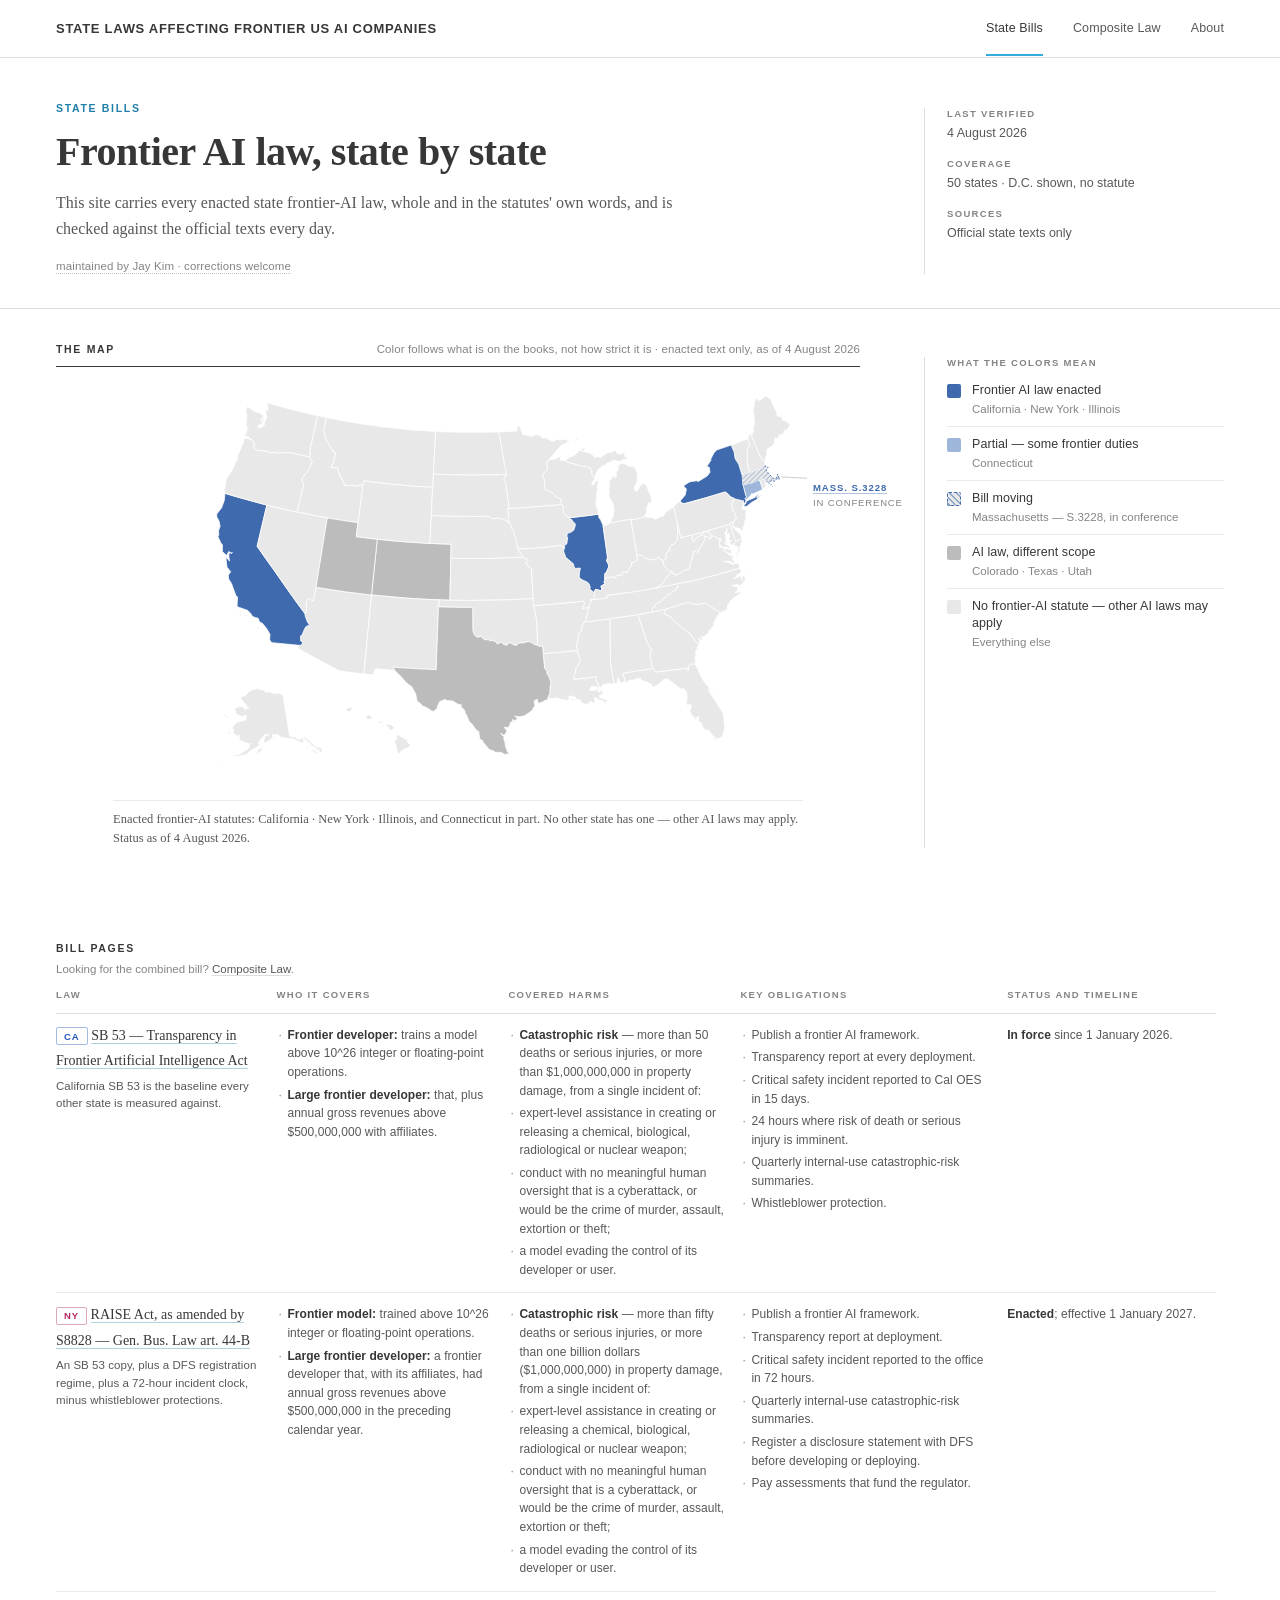
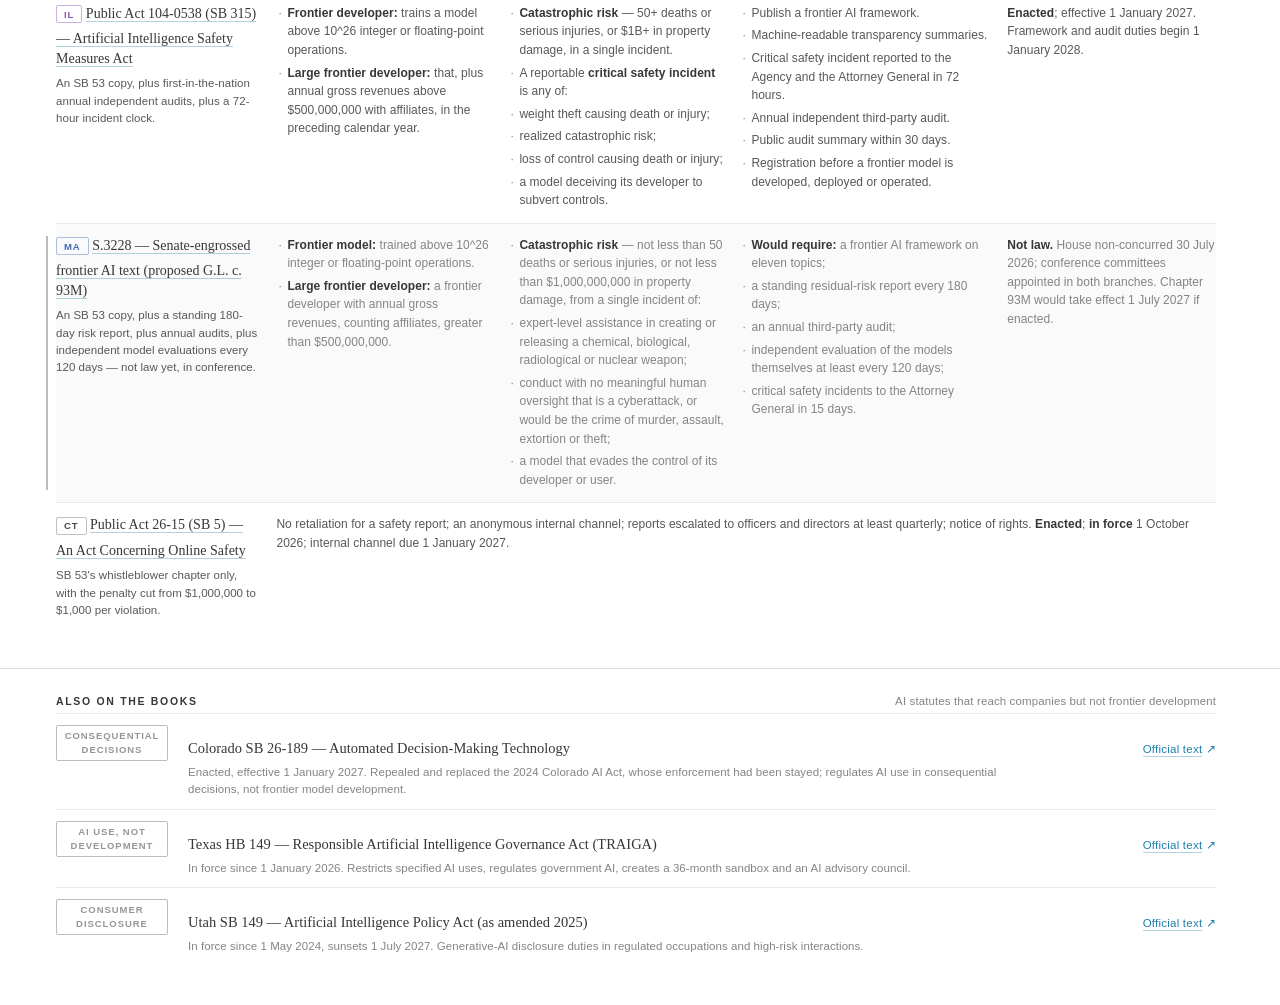
==== index.html @ 1c31c171 "publish: one-way sync from lawmap/v2/site/ @ HEAD (2026-08-04 12:29 EDT, white paper)" ====
<!doctype html><html lang="en"><head><meta charset="utf-8">
<meta name="viewport" content="width=device-width, initial-scale=1">
<title>State Laws Affecting Frontier US AI Companies</title>
<meta name="description" content="This site carries every enacted state frontier-AI law, whole and in the statutes' own words, and is checked against the official texts every day.">
<meta property="og:title" content="State Laws Affecting Frontier US AI Companies">
<meta property="og:description" content="This site carries every enacted state frontier-AI law, whole and in the statutes' own words, and is checked against the official texts every day.">
<meta property="og:url" content="https://frontierstatelaw.com/">
<meta property="og:image" content="https://frontierstatelaw.com/assets/og.png">
<meta name="twitter:card" content="summary_large_image">
<link rel="stylesheet" href="assets/site.css">
<link rel="stylesheet" href="assets/byline.css">
<link rel="stylesheet" href="assets/mobile.css">
<!-- THE FRONT PAGE since the inversion (Jay, 2026-08-03 ~20:00 ET) — this file
     was site/map.html until the deltas became the site's core value proposition.
     Hand-authored (BUILD_SPEC section 2): nothing regenerates it, so its cells
     are pinned against v2/data/provisions/*.json by build/test_landscape.test.js
     and its identity by build/test_frontpage.test.js.
     Adapted from mockups/mock4b_map.html; state outlines from lawmap/us_raw.svg
     (simplemaps.com, free for commercial use, attribution appreciated — credited
     on about.html). Colors are assigned mechanically from data/states.json
     `status`; the Massachusetts hatch is the one documented override, since
     states.json carries no pending-bill status. No JavaScript: states with a
     bill page are real <a> links, everything else is inert. -->
</head><body>

<div class="chrome">
  <div class="wordmark">State&nbsp;Laws Affecting Frontier&nbsp;US AI&nbsp;Companies</div>
  <nav>
    <a class="on" href="index.html">State Bills</a>
    <a class="" href="composite.html">Composite Law</a>
    <a class="" href="about.html">About</a>
  </nav>
</div>

<div class="mast">
  <div>
    <div class="eyebrow">State bills</div>
    <h1>Frontier AI law, state by state</h1>
    <div class="dek">This site carries every enacted state frontier-AI law, whole and in the statutes' own words, and is checked against the official texts every day.</div>
  <div class="byline" id="fb-byline">
  <button class="byline-t" id="fb-open" type="button" aria-expanded="false">maintained by Jay Kim &middot; corrections welcome</button>
  <div class="byline-card">
    <div class="byline-who">Jay Kim</div>
    <p class="byline-creed">An unsourced claim is a bug.</p>
    <p class="byline-ways"><a href="https://github.com/JayIoAurelius/frontier-ai-state-laws/issues">File a GitHub issue</a><span class="sep">&middot;</span><a href="mailto:jay.ifp.automation@gmail.com">jay.ifp.automation@gmail.com</a></p>
    <label class="byline-lab" for="fb-text">Or send a note from this page</label>
    <textarea id="fb-text" rows="3" placeholder="What is wrong, and where?"></textarea>
    <input id="fb-hp" type="text" tabindex="-1" autocomplete="off" aria-hidden="true">
    <button class="byline-send" id="fb-send" type="button">Send</button>
    <p class="byline-status" id="fb-status" role="status" aria-live="polite"></p>
  </div>
</div>
  </div>
  <dl class="meta">
    <dt>Last verified</dt><dd data-verified-stamp>1 August 2026</dd>
    <dt>Coverage</dt><dd>50 states &middot; D.C. shown, no statute</dd>
    <dt>Sources</dt><dd>Official state texts only</dd>
  </dl>
</div>

<div class="board">
  <div>
    <div class="sec-label">
      <h2>The map</h2>
      <span>Color follows what is on the books, not how strict it is &middot; enacted text only, as of <span data-verified-stamp>1 August 2026</span></span>
    </div>
    <div class="mapwrap">
      <svg class="usmap" viewBox="0 0 1000 589" xmlns="http://www.w3.org/2000/svg"
           role="img" aria-label="Map of the United States colored by enacted frontier AI law">
        <defs>
          <!-- The MOVING hatch. Its two hexes are the only colour literals on this
               page, because a <pattern> in <defs> is the one place the stylesheet's
               tokens cannot reach a fill. They are NOT free values: the backing rect
               is --m-none and the rule is --m-full, copied by hand, so the hatch
               reads as "no statute yet, but blue is coming". Both were re-derived
               under Jay's ruling 2026-08-04 12:04 ET (cream out, IFP light in): the
               rect was #EDE8D2, the warm no-statute fill, and is now #E8E8E8, its
               luminance-matched neutral. build/test_paperwhite.test.js asserts these
               two literals still equal --m-none and --m-full in site.css, so the
               pattern can never drift off the map's own palette again. -->
          <pattern id="hatch" width="5" height="5" patternUnits="userSpaceOnUse" patternTransform="rotate(45)">
            <rect width="5" height="5" fill="#E8E8E8"/>
            <line x1="0" y1="0" x2="0" y2="5" stroke="#3F6BAE" stroke-width="1.6" opacity=".62"/>
          </pattern>
        </defs>
<a href="states/ma.html" aria-label="Massachusetts bill page"><title>Massachusetts — open the bill page</title><path class="st moving" id="MA" d="m 956.31178,153.05085 -0.29118,-0.19412 0,0.29119 0.29118,-0.0971 z m -2.91189,-2.6207 0.67944,-0.29119 0,-0.38825 -0.67944,0.67944 z m 12.03583,-7.57092 -0.0971,-1.35889 -0.19412,-0.7765 0.29119,2.13539 z m -42.41659,-9.9975 -0.67944,0.29119 -5.5326,1.65007 -1.94126,0.67944 -2.23245,0.67944 -0.7765,0.29119 0,0.29119 0.29118,5.04728 0.29119,4.65903 0.29119,4.27078 0.48532,0.29119 1.74714,-0.48532 7.86211,-2.32951 0.19412,0.48531 13.97709,-5.33847 0.0971,0.19413 1.26182,-0.48532 4.4649,-1.74713 4.27078,5.14434 0,0 0.58238,-0.48531 0.29119,-1.45595 -0.0971,2.32952 0,0 0.97063,0 0.29119,1.16475 0.87357,1.65008 0,0 4.56197,-5.5326 3.78546,1.26182 0.87357,-1.94126 6.21204,-3.30015 -2.62071,-5.14435 0.67945,3.30015 -3.20309,2.42658 -3.59133,0.29119 -7.18267,-7.66799 -3.20309,-4.85315 3.20309,-3.39721 -3.30015,-0.19413 -1.35888,-3.20308 -0.0971,-0.19413 -5.53259,6.01791 -12.22996,4.07666 -3.97959,1.26182 0,0 z"/></a>
<g><title>Minnesota</title><path class="st none" id="MN" d="m 558.54712,73.847349 1.94126,6.891482 4.07665,24.848159 1.94126,9.90044 0.58238,8.73568 2.23246,5.24141 0.48531,4.4649 0.38825,1.45595 -0.0971,0.29119 -3.88252,6.40616 2.52364,4.27078 4.85315,34.16622 0.19413,4.4649 4.85315,-0.29119 19.12144,-1.06769 47.75505,-3.97959 4.7561,-0.48532 0,-0.48531 -1.35889,-7.47386 -5.92085,-3.00896 -4.65903,-4.85315 -7.37679,-4.46491 -2.32952,-0.19412 -3.59133,-2.71777 0.97063,-13.39471 -3.39721,-3.10602 1.16476,-5.43554 6.21204,-5.62966 -1.0677,-11.64757 2.23245,-2.52364 0,0 7.57093,-7.95918 8.63861,-11.065195 3.30015,-2.329514 5.82379,-2.814831 6.11497,-4.561967 -4.07665,0.776505 -2.42658,-1.844199 -9.31806,1.261821 -1.45594,-1.747136 -8.34743,3.397209 -6.69736,-2.814831 -1.84419,-2.232452 -5.33848,0.388253 -3.59133,-1.844199 1.16476,-1.358884 -4.56197,-1.455947 -4.07665,0 -6.50323,2.814831 -1.26182,-1.941263 -10.28869,-1.455947 -3.49427,-8.73568 -0.38826,-2.620705 -4.4649,-1.26182 0.38825,7.47386 -11.8417,0.873568 -14.65653,0.582379 -0.97063,0.09706 z"/></g>
<g><title>Montana</title><path class="st none" id="MT" d="m 465.65771,72.973781 -32.12789,-2.135389 -23.39221,-2.232451 -23.29515,-2.717768 -14.46241,-1.941262 -23.10102,-3.591336 -11.55051,-1.941262 -25.81879,-4.950219 -2.71777,-0.582379 -4.17371,19.800877 1.8442,3.591335 1.45595,5.532598 -0.87357,0.776505 1.8442,5.047282 2.52364,2.135389 7.18267,12.035829 0.67944,2.03832 2.91189,-0.19412 -3.39721,15.91835 -1.35888,0.38825 -1.8442,5.33847 9.60925,0.67944 0.77651,4.46491 5.43553,13.29765 0.97063,0.7765 3.78546,7.76505 0.97063,-0.7765 8.05624,-0.0971 10.19163,1.0677 2.52364,-3.30015 3.00896,5.43553 0.58238,0.29119 0.0971,-0.58237 1.35888,-9.51219 33.19559,4.07665 26.49823,2.52364 13.97709,1.16476 24.94522,1.45595 1.26182,0.0971 0.29119,0 0.0971,-1.35888 0.29119,-6.69736 0.38825,-8.83274 0.0971,-2.23246 0.19413,-3.88252 1.55301,-30.47782 1.26182,-23.683401 0.0971,-3.882525 -1.8442,-0.09706 z"/></g>
<g><title>North Dakota</title><path class="st none" id="ND" d="m 556.50879,73.847349 -29.31306,0.582379 -20.48032,-0.09706 -17.56842,-0.388253 -20.57738,-0.776505 -1.0677,-0.09706 -0.0971,3.882525 -1.26182,23.683405 -1.55301,30.47782 -0.19413,3.88252 3.78546,0.19413 42.80484,1.16476 39.50469,-0.29119 16.40367,-0.48532 3.30014,-0.19412 -0.38825,-1.45595 -0.48531,-4.4649 -2.23246,-5.24141 -0.58238,-8.73568 -1.94126,-9.90044 -4.07665,-24.848163 -1.94126,-6.891482 -2.03833,0 z"/></g>
<g><title>Hawaii</title><path class="st none" id="HI" d="m 416.34965,514.99923 -3.00896,-2.23245 -2.6207,0.67944 0.58238,5.43553 -3.59134,4.46491 3.10602,7.08561 0.87357,7.27973 3.59133,2.32951 2.23246,-3.59133 3.97958,-2.91189 4.85316,-1.26183 5.33847,-4.56196 -5.24141,-4.46491 -0.0971,-2.71776 -9.9975,-5.5326 z m -17.66549,-7.86211 -1.45595,-1.26182 -1.35888,1.8442 2.81483,-0.58238 z m -7.27973,-4.17372 0.38825,-3.59133 -1.8442,-0.29119 1.45595,3.88252 z m 6.11497,-5.92085 -1.65007,0.77651 1.16476,3.6884 2.52364,0.19412 0.7765,3.20308 2.71777,1.16476 6.01791,-2.81483 -5.62966,-4.65903 -5.92085,-1.55301 z m -12.42408,-3.97959 -0.87356,2.62071 4.17371,-0.0971 3.88252,0.97063 -2.03832,-3.20309 -5.14435,-0.29119 z m -12.22995,-7.66798 -2.23245,-2.13539 -4.27078,3.30015 2.71777,5.04728 1.94126,-2.03833 5.5326,1.16476 -0.48532,-2.32952 -3.20308,-3.00895 z m -43.48428,-4.27078 0.58238,-1.35888 1.65007,-0.87357 -2.23245,2.23245 z m 15.43304,-8.83274 -6.79442,2.52364 -0.67944,1.8442 2.71777,1.94126 3.78546,0.97063 2.71776,-5.33847 -1.74713,-1.94126 z m -47.07561,-17.85962 0,-0.0971 -0.19413,0 0.19413,0.0971 z m -51.44346,-12.71527 0,0.19413 0.0971,0 -0.0971,-0.19413 z m -26.98355,-4.4649 0.0971,0.0971 0,0 -0.0971,-0.0971 z m -1.06769,-1.94126 0,0 0,0 0,0 z m -0.87357,-0.97063 -0.19412,0 0,0.0971 0.19412,-0.0971 z m 0.67944,0 -0.0971,0 0.0971,0 0,0 z m -0.0971,-0.0971 0,0 0,0.0971 0,-0.0971 z m -30.47782,-25.04228 -0.0971,-0.29119 0,0.0971 0.0971,0.19413 z m -66.48824,-21.25682 -0.29119,0.29118 0.19413,0.0971 0.0971,-0.38825 z m -70.370758,-49.01688 0,0 0,0 0,0 z m 2.426578,0.0971 -0.09706,0 0,0 0.09706,0 z m -0.485316,-0.0971 0,0 0,0 0,0 z m -41.445952,-18.1508 0.291189,-0.0971 0,-0.19412 -0.291189,0.29119 z"/></g>
<g><title>Idaho</title><path class="st none" id="ID" d="m 309.0949,52.881715 -8.63862,-1.747136 -2.81483,-0.679442 -1.26182,-0.291189 -11.25932,50.666952 0.48532,4.17371 -0.38826,4.36784 0.19413,0.97063 0,0.0971 0.0971,1.84419 3.30015,3.59134 -4.75609,11.93876 -10.09457,13.20059 -0.29119,2.42658 2.62071,6.21204 -9.221,38.24287 -0.38825,2.03832 2.71776,0.58238 27.46887,5.43553 10.96813,2.03833 2.81483,0.48532 2.71777,0.48531 13.97709,2.23245 25.04228,3.78546 2.81483,0.38826 0.38825,-3.20309 0.87357,-6.3091 3.30015,-25.23641 1.74714,-12.52114 0.38825,-3.20309 -0.58238,-0.29119 -3.00896,-5.43553 -2.52364,3.30015 -10.19163,-1.0677 -8.05624,0.0971 -0.97063,0.7765 -3.78546,-7.76505 -0.97063,-0.7765 -5.43553,-13.29765 -0.77651,-4.46491 -9.60925,-0.67944 1.8442,-5.33847 1.35888,-0.38825 3.39721,-15.91835 -2.91189,0.19412 -0.67944,-2.03832 -7.18267,-12.035829 -2.52364,-2.135389 -1.8442,-5.047282 0.87357,-0.776505 -1.45595,-5.532598 -1.8442,-3.591335 4.17371,-19.800877 -0.0971,0 z"/></g>
<g><title>Washington</title><path class="st none" id="WA" d="m 192.13384,77.050432 0.0971,-1.650073 -0.19412,0.09706 0.0971,1.55301 z m 20.67445,-8.832744 0.58237,-0.970631 -0.67944,-0.09706 0.0971,1.067694 z m -1.8442,-1.747136 0.58237,-1.941262 -0.58237,-0.194127 0,2.135389 z m 7.0856,-2.814831 -0.0971,-1.941262 -1.65007,2.523641 1.74713,-0.582379 z m 0.19413,-4.076651 0.29119,-1.941262 -0.19413,-0.485316 -0.0971,2.426578 z m 0.29119,-9.512185 -0.0971,-1.067695 -0.38826,-0.09706 0.48532,1.164758 z m 3.10602,-6.406166 -0.87357,-0.09706 -1.74713,2.717767 2.6207,-2.620704 z m -2.42658,-2.620705 0.48532,-0.388252 0.0971,-0.291189 -0.58238,0.679441 z m -0.48531,0.29119 -0.29119,-1.941263 -0.87357,1.650073 1.16476,0.29119 z m -0.48532,-2.717768 -0.87357,-0.388252 0.67944,0.970631 0.19413,-0.582379 z m 2.91189,1.650074 0,-1.261821 -0.29119,0.485316 0.29119,0.776505 z m 0.87357,-1.261821 -0.38825,-0.291189 -0.0971,0 0.48531,0.291189 z m -5.5326,-2.135389 -0.48531,-0.388252 -0.19413,-0.09706 0.67944,0.485315 z m 3.59134,-0.388252 -2.6207,0.679442 0.67944,0.194126 1.94126,-0.873568 z m -2.13539,-0.194126 -0.48531,-0.582379 -0.0971,0.09706 0.58238,0.485316 z m 2.03833,-1.164758 -0.38826,0 0.48532,0.194126 -0.0971,-0.194126 z m -19.02438,49.793381 3.49428,3.785461 -0.58238,7.279734 0.67944,1.8442 5.24141,2.81483 14.75359,1.35888 0.58238,1.74714 6.98855,0.0971 6.60029,0.87357 10.774,-1.16476 5.33848,0.87357 1.45594,-0.67944 27.27474,6.21204 1.8442,0.38825 -0.19413,-0.97063 0.38826,-4.36784 -0.48532,-4.17371 11.25932,-50.666952 -1.55301,-0.29119 -22.71277,-5.338471 -19.80087,-5.047282 -22.42159,-6.21204 -6.69735,-1.650073 1.55301,8.444491 -1.45595,2.717768 -2.6207,-1.358884 2.52364,11.744637 -2.71777,3.882525 -1.26182,3.591336 0,3.688398 -5.72672,3.979588 -2.42658,-1.55301 -2.32952,1.164758 4.27078,-5.532598 -1.06769,3.785462 2.42658,-2.620705 1.94126,0.388253 -0.58238,-4.853156 1.26182,0.194126 2.6207,-5.823787 -0.87356,-0.873568 -3.39721,4.36784 -2.23246,0.09706 2.42658,-2.717767 2.71777,-0.679442 -0.97063,-4.950219 -2.71777,-0.679442 -1.35888,-2.329515 -1.65008,0.873568 -8.9298,-3.882524 -7.86211,-6.114977 -2.13539,5.92085 -0.19413,2.523641 1.65007,4.464904 -1.06769,14.462405 -0.77651,2.232452 4.36784,0.388252 -4.36784,3.10602 2.32952,1.164757 -1.8442,6.21204 -0.87357,-4.853156 -1.65007,5.629661 2.23245,2.717767 2.42658,-0.194126 2.91189,1.747136 1.45595,2.814831 1.74713,0 0,0 z"/></g>
<g><title>Arizona</title><path class="st none" id="AZ" d="m 372.18593,309.90486 -32.71027,-4.07665 -17.56843,-2.52365 -25.04228,-3.97958 -2.52364,-0.38826 0,0.19413 -4.27078,18.83025 -2.23245,-0.0971 -3.39721,-3.00895 -4.27078,3.59133 -0.0971,15.43304 -1.55301,3.30014 0,0.29119 0,0.0971 -0.19413,2.42657 3.39721,9.12394 3.00896,4.07665 -5.43554,3.20308 -2.13539,3.97959 -3.49427,8.54155 -1.74713,0.38826 -0.0971,7.0856 3.00896,2.23246 -1.55301,4.27077 -3.49427,0.19413 0,0 -2.03833,3.78546 6.98855,4.36784 13.20058,7.3768 40.76651,21.64507 34.55447,4.27078 0.38825,0 2.71777,-28.63362 0.67944,-7.08561 7.27974,-75.12685 0.38825,-3.49427 -2.52364,-0.29119 z"/></g>
<a href="states/ca.html" aria-label="California bill page"><title>California — open the bill page</title><path class="st full" id="CA" d="m 206.01387,363.77489 0.38825,2.13539 0,0.38825 -0.38825,-2.52364 z m -14.26828,-8.34743 0.67944,1.45595 0.38825,-0.0971 -1.06769,-1.35888 z m 16.98604,-0.29119 0.29119,2.52364 1.74714,1.26182 -2.03833,-3.78546 z m -11.74463,-13.78296 -1.0677,-0.29119 0.87357,0.38825 0.19413,-0.0971 z m -10.77401,-2.9119 -2.6207,1.55301 0.67944,0.67945 1.94126,-2.23246 z m -5.04728,-1.8442 -0.19413,0.77651 0.87357,0.19413 -0.67944,-0.97064 z m 8.54155,1.94127 4.27078,2.42658 0.77651,-0.67945 -5.04729,-1.74713 z m -33.09852,-85.51261 -0.0971,0.0971 0.0971,-0.0971 0,0 z m 10.38575,0.48531 -0.0971,-0.29119 0,0.38826 0.0971,-0.0971 z m 56.00542,-73.6709 -3.78546,-0.97064 -41.54301,-11.45344 -15.43304,-4.65903 0,0.38825 -0.87357,9.60925 -4.07665,11.35638 -6.79442,8.44449 -0.19412,4.27078 3.30014,5.92085 1.65008,7.76505 -2.32952,6.3091 0.38825,6.30911 -1.16475,2.6207 3.97958,8.63862 2.52364,3.30015 -0.19412,9.41512 6.01791,5.72672 3.49427,-5.82378 3.78547,3.00895 1.45594,-1.35888 -5.24141,0.97063 -0.0971,4.95022 1.0677,6.21204 -2.9119,-2.81483 -1.65007,-3.78546 -0.48532,5.2414 1.35889,10.38576 5.43553,6.69735 -3.59133,4.65903 0.58237,5.92085 3.88253,6.01792 6.79442,18.63612 2.13539,1.16475 -0.67945,12.9094 1.0677,1.55301 14.55947,5.24141 4.4649,4.75609 1.55301,3.10602 4.27078,2.42658 4.65903,0.87357 1.94126,5.33847 3.88252,1.8442 5.82379,6.89148 5.43554,9.02687 -0.38826,8.34743 3.00896,3.97958 39.69882,3.88253 0,0 3.49427,-0.19413 1.55301,-4.27077 -3.00896,-2.23246 0.0971,-7.0856 1.74713,-0.38826 3.49427,-8.54155 2.13539,-3.97959 5.43554,-3.20308 -3.00896,-4.07665 -3.39721,-9.12394 0.19413,-2.42657 0,-0.0971 -2.52364,-3.39721 -7.76505,-10.38575 -15.04479,-21.15976 -20.96563,-30.08957 -11.8417,-16.40366 -11.45345,-16.50074 13.20058,-56.00542 0.87357,-3.68839 z"/></a>
<g><title>Colorado</title><path class="st usage" id="CO" d="m 489.6323,255.54951 0.38826,-19.02437 -4.65903,-0.19413 -23.6834,-0.87357 -2.32952,-0.0971 -1.94126,-0.0971 -28.82775,-1.8442 -19.2185,-1.55301 -23.97459,-2.32952 -2.32951,-0.29119 -0.29119,2.52365 -5.24141,50.56988 -1.8442,17.66549 -0.7765,7.66799 -0.19413,2.52364 3.00896,0.29119 48.91981,4.27077 21.54801,1.35889 21.45095,0.97063 3.10602,0.0971 1.94126,0.0971 4.07665,0.0971 1.94127,0.0971 6.11497,0.19413 1.55301,0 0,-1.94127 1.0677,-51.34639 0.0971,-5.72672 0,-1.8442 0.0971,-1.26182 z"/></g>
<g><title>Nevada</title><path class="st none" id="NV" d="m 294.82662,295.8307 10.09457,-62.79983 5.14434,-31.44846 0.58238,-3.10601 -2.81483,-0.48532 -10.96813,-2.03833 -27.46887,-5.43553 -2.71776,-0.58238 -2.71777,-0.58238 -13.6859,-3.00895 -24.55697,-5.82379 -2.71777,-0.67944 -0.87357,3.68839 -13.20058,56.00542 11.45345,16.50074 11.8417,16.40366 20.96563,30.08957 15.04479,21.15976 7.76505,10.38575 2.52364,3.39721 0,-0.29119 1.55301,-3.30014 0.0971,-15.43304 4.27078,-3.59133 3.39721,3.00895 2.23245,0.0971 4.27078,-18.83025 0,-0.19413 0.48531,-3.10602 z"/></g>
<g><title>New Mexico</title><path class="st none" id="NM" d="m 472.45213,324.75551 0.0971,-2.52364 0.0971,-2.52364 0.0971,-2.52364 -3.10602,-0.0971 -21.45095,-0.97063 -21.54801,-1.35889 -48.91981,-4.27077 -3.00896,-0.29119 -0.38825,3.49427 -7.27974,75.12685 -0.67944,7.08561 -2.71777,28.63362 0.38826,0.0971 13.39471,1.26183 1.26182,-6.79442 2.42658,-1.94127 27.17767,2.42658 0.19413,0 -2.42658,-4.75609 12.32701,0.87357 30.76901,1.74713 19.2185,0.87357 3.30015,-91.0452 0.67944,0.0971 0.0971,-2.62071 z"/></g>
<g><title>Oregon</title><path class="st none" id="OR" d="m 162.2384,162.75717 15.43304,4.65903 41.54301,11.45344 3.78546,0.97064 2.71777,0.67944 24.55697,5.82379 13.6859,3.00895 2.71777,0.58238 0.38825,-2.03832 9.221,-38.24287 -2.62071,-6.21204 0.29119,-2.42658 10.09457,-13.20059 4.75609,-11.93876 -3.30015,-3.59134 -0.0971,-1.84419 0,-0.0971 -1.8442,-0.38825 -27.27474,-6.21204 -1.45594,0.67944 -5.33848,-0.87357 -10.774,1.16476 -6.60029,-0.87357 -6.98855,-0.0971 -0.58238,-1.74714 -14.75359,-1.35888 -5.24141,-2.81483 -0.67944,-1.8442 0.58238,-7.279734 -3.49428,-3.785461 -0.29118,0.09706 -0.67945,0.485315 -4.85315,-2.523641 -2.9119,0.873568 -1.94126,-0.970631 -2.03832,8.347429 -1.35889,2.329514 -6.01791,14.656531 -1.74714,8.05624 -1.06769,0.0971 -5.62966,13.39471 -3.78546,5.72672 -1.35889,0.97063 -3.49427,6.79442 -0.67944,7.18267 -2.13539,6.40617 1.26182,5.82378 0,0.0971 z m 35.5251,-79.688825 -0.29119,-0.873568 -0.0971,0.679442 0.38825,0.194126 z"/></g>
<g><title>Utah</title><path class="st usage" id="UT" d="m 352.38505,204.97962 -25.04228,-3.78546 -13.97709,-2.23245 -2.71777,-0.48531 -0.58238,3.10601 -5.14434,31.44846 -10.09457,62.79983 -0.48531,3.10602 2.52364,0.38826 25.04228,3.97958 17.56843,2.52365 32.71027,4.07665 2.52364,0.29119 0.19413,-2.52364 0.7765,-7.66799 1.8442,-17.66549 5.24141,-50.56988 0.29119,-2.52365 -1.94126,-0.19412 -24.7511,-3.00896 -3.78546,-0.48531 2.42658,-18.92731 0.19412,-1.26182 -2.81483,-0.38826 z"/></g>
<g><title>Wyoming</title><path class="st none" id="WY" d="m 461.38694,192.16729 0.7765,-15.14184 0.97063,-20.38326 0.0971,-2.52364 -1.26182,-0.0971 -24.94522,-1.45595 -13.97709,-1.16476 -26.49823,-2.52364 -33.19559,-4.07665 -1.35888,9.51219 -0.0971,0.58237 -0.38825,3.20309 -1.74714,12.52114 -3.30015,25.23641 -0.87357,6.3091 -0.38825,3.20309 -0.19412,1.26182 -2.42658,18.92731 3.78546,0.48531 24.7511,3.00896 1.94126,0.19412 2.32951,0.29119 23.97459,2.32952 19.2185,1.55301 28.82775,1.8442 1.94126,0.0971 0.0971,-2.52364 0.48532,-10.19163 0.87357,-17.76255 0.38825,-7.57092 0.0971,-2.52364 0.0971,-2.62071 z"/></g>
<g><title>Arkansas</title><path class="st none" id="AR" d="m 690.4559,328.05566 -10.48282,1.55301 4.27078,-6.79442 -1.8442,-3.78546 -36.98105,3.59134 -31.25432,2.52364 -4.56197,0.29119 0.58238,2.71776 3.78546,19.60675 0.0971,4.36784 1.0677,26.40117 0.0971,4.36784 0.29119,0.0971 1.45595,1.55301 5.82378,-0.19413 0.58238,8.54155 0.19413,2.42658 3.00896,-0.29119 9.22099,-0.67944 36.5928,-3.39721 0.19412,0 -0.0971,-2.13539 0.97063,-0.67944 -1.74713,-3.30014 3.6884,-15.5301 -1.45595,-1.74714 5.5326,-6.11498 -0.38826,-5.2414 4.07665,-6.79442 0,-0.0971 -0.19412,-0.19412 3.49427,-3.20309 -0.97063,-3.88252 2.71777,-4.27078 -0.58238,-3.97959 2.91189,-5.62966 0,-0.0971 -0.0971,0 z"/></g>
<g><title>Iowa</title><path class="st none" id="IA" d="m 661.53109,197.69989 -5.33847,-2.81483 -2.9119,-3.97959 -0.97063,-5.72672 0.77651,-2.62071 -2.81483,-3.39721 0,0 -4.7561,0.48532 -47.75505,3.97959 -19.12144,1.06769 -4.85315,0.29119 -2.03833,0.0971 1.65008,10.77401 -1.35889,5.14435 2.13539,3.20308 0,0.67944 0.67944,0.0971 3.10602,9.12394 3.00896,4.75609 0.19413,5.43554 3.30014,4.56196 -0.58238,1.94126 3.00896,12.22996 0,0.29119 0,0 19.89794,-0.58238 21.25682,-1.8442 20.86857,-2.62071 4.7561,4.17372 0.19412,0.19412 0.87357,-0.38825 -0.67944,-3.78546 3.59133,-2.23245 1.45595,-9.90044 -1.45595,-0.67944 0.87357,-5.04728 4.36784,-0.87357 4.85316,-3.49427 2.13539,-6.11498 0.0971,-3.10602 -3.88252,-3.6884 -1.16476,-2.32951 -3.6884,-2.32952 0.19413,-0.48531 0.0971,-0.48532 z"/></g>
<g><title>Kansas</title><path class="st none" id="KS" d="m 608.92288,312.71969 -2.42658,-41.0577 -4.36784,-2.52364 -0.38825,-1.94127 -3.49428,-3.10602 3.39721,-4.17371 -1.35888,-2.42658 -2.52364,0.0971 -2.32952,-1.65008 -0.97063,-0.7765 -3.30014,0.19412 -35.81629,1.35889 -16.40367,0.38825 -32.61321,0 -13.10352,-0.19413 -3.6884,-0.0971 0,1.8442 -0.0971,5.72672 -1.0677,51.34639 0,1.94127 4.17372,0.0971 22.51864,0.29119 52.70528,-0.77651 37.56342,-1.74713 3.6884,-0.29119 -0.0971,-2.52364 z"/></g>
<g><title>Missouri</title><path class="st none" id="MO" d="m 653.66898,242.44599 -4.7561,-4.17372 -20.86857,2.62071 -21.25682,1.8442 -19.89794,0.58238 0,0 -0.0971,0.58238 2.42657,4.65903 2.23246,1.553 2.6207,4.65903 0.38825,0.38826 0.97063,0.7765 2.32952,1.65008 2.52364,-0.0971 1.35888,2.42658 -3.39721,4.17371 3.49428,3.10602 0.38825,1.94127 4.36784,2.52364 2.42658,41.0577 0.0971,2.52364 0.19413,2.52364 0.0971,2.52364 0.19413,2.6207 0.0971,2.52365 4.56197,-0.29119 31.25432,-2.52364 36.98105,-3.59134 1.8442,3.78546 -4.27078,6.79442 10.48282,-1.55301 0.0971,0 0,-0.7765 0.19413,-4.46491 1.94126,-2.42658 -0.58238,-2.71776 -0.0971,-0.0971 -0.0971,-0.0971 0.38825,-1.26182 0.58238,0.19413 0.29119,0.7765 -0.0971,0.29119 0,0.0971 0,0.77651 0.38826,0.0971 0.7765,-0.97063 0,-0.0971 0.0971,-0.29119 2.52364,-1.55301 0.38826,-0.19413 0.87357,-7.95917 -0.19413,-0.38826 -0.29119,-0.0971 -6.89148,-5.62966 1.06769,-2.03833 -1.94126,-5.53259 -3.49427,-2.71777 -6.60029,-2.9119 -4.17372,-3.3972 0.48532,-6.98855 1.26182,-6.50323 -6.98855,0.38825 -2.13539,-2.23245 -0.97063,-4.4649 -11.06519,-9.31806 -3.10602,-8.63862 0.7765,-4.27078 0,0 -0.19412,-0.19412 z"/></g>
<g><title>Nebraska</title><path class="st none" id="NE" d="m 572.33008,204.68843 -3.00895,-3.00895 -10.57988,-3.10602 -3.39721,-0.0971 -5.14435,1.45594 -6.11498,-3.88252 -19.12143,0.19412 -27.85712,-0.29119 -32.90439,-1.06769 -2.9119,-0.0971 -0.0971,2.52364 -0.38825,7.57092 -0.87357,17.76255 -0.48532,10.19163 -0.0971,2.52364 2.32952,0.0971 23.6834,0.87357 4.65903,0.19413 -0.38826,19.02437 -0.0971,1.26182 3.6884,0.0971 13.10352,0.19413 32.61321,0 16.40367,-0.38825 35.81629,-1.35889 3.30014,-0.19412 -0.38825,-0.38826 -2.6207,-4.65903 -2.23246,-1.553 -2.42657,-4.65903 0.0971,-0.58238 0,-0.29119 -3.00896,-12.22996 0.58238,-1.94126 -3.30014,-4.56196 -0.19413,-5.43554 -3.00896,-4.75609 -3.10602,-9.12394 -0.67944,-0.0971 -1.8442,-0.19413 z"/></g>
<g><title>Oklahoma</title><path class="st none" id="OK" d="m 609.50526,322.91131 -0.19413,-2.6207 -0.0971,-2.52364 -0.19413,-2.52364 -3.6884,0.29119 -37.56342,1.74713 -52.70528,0.77651 -22.51864,-0.29119 -4.17372,-0.0971 -1.55301,0 -6.11497,-0.19413 -1.94127,-0.0971 -4.07665,-0.0971 -1.94126,-0.0971 -0.0971,2.52364 -0.0971,2.52364 -0.0971,2.52364 -0.0971,2.62071 0.58238,0 23.48927,0.58238 24.84816,0.29119 0.29119,33.19558 1.74714,5.82379 3.88252,3.6884 4.17372,0.19413 0.87356,-1.74714 5.72673,5.24141 7.47386,0.7765 1.35888,1.55301 2.71777,-1.26182 6.79442,3.20309 0,1.84419 2.52364,-0.0971 2.6207,-2.23245 4.85316,3.10602 4.56197,1.65007 3.10601,-4.27077 9.90044,4.65902 3.6884,-3.00895 3.00896,-1.16476 2.42658,0.58238 9.12393,-2.6207 4.85316,2.03832 4.36784,2.81483 3.78546,0.67944 0.0971,0 -0.0971,-4.36784 -1.0677,-26.40117 -0.0971,-4.36784 -3.78546,-19.60675 -0.58238,-2.71776 -0.0971,-2.52365 z"/></g>
<g><title>South Dakota</title><path class="st none" id="SD" d="m 566.89455,135.57949 -16.40367,0.48532 -39.50469,0.29119 -42.80484,-1.16476 -3.78546,-0.19413 -0.0971,2.23246 -0.38825,8.83274 -0.29119,6.69736 -0.0971,1.35888 -0.29119,0 -0.0971,2.52364 -0.97063,20.38326 -0.7765,15.14184 -0.0971,2.62071 2.9119,0.0971 32.90439,1.06769 27.85712,0.29119 19.12143,-0.19412 6.11498,3.88252 5.14435,-1.45594 3.39721,0.0971 10.57988,3.10602 3.00895,3.00895 1.8442,0.19413 0,-0.67944 -2.13539,-3.20308 1.35889,-5.14435 -1.65008,-10.77401 2.03833,-0.0971 -0.19413,-4.4649 -4.85315,-34.16622 -2.52364,-4.27078 3.88252,-6.40616 0.0971,-0.29119 -3.30014,0.19412 z"/></g>
<g><title>Louisiana</title><path class="st none" id="LA" d="m 688.99995,469.2825 -1.26182,0.29119 -0.58238,0.58238 1.8442,-0.87357 z m 4.07665,0 -0.67944,-0.29119 -0.19412,0.29119 0.87356,0 z m 2.32952,-0.77651 -0.67944,0 -0.38826,0.48532 1.0677,-0.48532 z m -1.16476,-0.67944 -0.19413,-0.29119 -0.0971,0.29119 0.29119,0 z m 7.76505,-5.14434 -0.29119,0.19412 0.48532,0 -0.19413,-0.19412 z m 13.58884,-5.72673 0.58238,-0.7765 -0.67945,0.87357 0.0971,-0.0971 z m 1.94126,-2.52364 -0.19413,0.0971 0,0.0971 0.19413,-0.19413 z m -49.89044,8.54156 1.45594,-1.8442 -3.97959,-1.0677 -1.74713,1.45595 4.27078,1.45595 z m 40.28119,-8.44449 -0.38825,-0.38826 -0.0971,0.19413 0.48532,0.19413 z m 1.06769,-1.74714 -0.97063,-0.29119 0.29119,0.97063 0.67944,-0.67944 z m 7.95918,-1.65007 0,-0.29119 0,0.0971 0,0.19413 z m 1.94126,-1.26182 -0.0971,-0.0971 0.0971,0.19413 0,-0.0971 z m -0.7765,-0.19413 -0.19413,-0.0971 -0.0971,0.29119 0.29119,-0.19413 z m -6.79442,-0.29119 0.87357,-0.29119 0,-0.29119 -0.87357,0.58238 z m 0.48532,-0.48532 0.48531,-0.48531 -0.0971,-0.0971 -0.38825,0.58237 z m -3.39721,-3.59133 -0.19413,0.19413 0.0971,0 0.0971,-0.19413 z m -35.8163,-54.35535 -0.19412,0 -36.5928,3.39721 -9.22099,0.67944 -3.00896,0.29119 0.0971,2.32952 1.94126,18.73318 3.20309,4.4649 0.0971,2.62071 3.10602,5.43553 2.52364,7.95918 -0.87357,4.4649 -0.67944,11.0652 -1.45594,3.59133 0.19412,0 0.29119,2.52364 -1.65007,2.32952 12.03582,-1.35889 9.41513,2.62071 6.69735,0.87357 3.39721,-2.42658 -1.8442,-2.42658 6.21204,-1.94126 -0.19412,2.13539 3.20308,-0.77651 2.6207,4.07665 2.23245,-0.7765 5.82379,3.97959 -3.59133,1.26182 8.25036,2.42657 3.10602,0 1.8442,-2.23245 3.97959,-2.13539 2.81483,4.07666 1.94126,-3.6884 -0.58238,-5.82379 5.24141,2.03833 0.58238,1.74713 6.21204,0.77651 3.10602,2.52364 -0.38825,2.03832 4.36784,-4.07665 -1.65008,-2.13539 -7.27973,-1.8442 -2.71777,-1.55301 -0.0971,-2.91189 3.00896,0.38825 2.32951,-4.75609 -3.00896,-4.17371 -1.65007,3.97958 -3.78546,-0.67944 2.6207,-4.27078 -1.74713,-0.48531 -4.27078,3.00896 -6.11498,0.38825 -1.74713,-1.35889 2.81483,-4.95021 3.30014,-0.0971 5.62967,1.8442 4.07665,0.38825 0,0 -2.23245,-2.81483 -4.27078,-8.34742 1.16476,-4.65903 -33.48678,3.68839 1.26182,-1.26182 -1.35888,-3.49427 2.03832,-3.00896 1.16476,-7.57092 7.3768,-12.6182 -3.59134,-4.36784 0.19413,-3.20309 -2.23246,-5.24141 0,-0.67944 z"/></g>
<g><title>Texas</title><path class="st usage" id="TX" d="m 573.98015,536.93549 -4.65902,-17.56842 0,3.30015 4.65902,14.26827 z m -1.06769,-30.86607 -3.30015,6.21204 -0.38825,2.03833 3.6884,-8.25037 z m 2.6207,-4.56196 3.10602,-4.07666 -2.23245,1.35889 -0.87357,2.71777 z m 10.96814,-9.90044 -7.27974,3.78546 2.03833,-0.38825 5.24141,-3.39721 z m 0.97063,-1.35889 2.03832,-1.65007 -0.7765,0.19413 -1.26182,1.45594 z m -115.11686,-162.87191 -0.67944,-0.0971 -3.30015,91.0452 -19.2185,-0.87357 -30.76901,-1.74713 -12.32701,-0.87357 2.42658,4.75609 0.0971,0.0971 10.48282,10.48281 6.01791,7.08561 7.95917,5.92085 5.62967,10.28869 2.13538,10.77401 4.56197,3.00895 3.59134,3.97959 5.14434,1.8442 7.47386,4.75609 3.39721,1.26183 4.65903,-4.65903 1.45595,-4.95022 2.42658,-4.7561 7.57092,-3.00895 2.91189,1.45594 8.44449,0.67945 7.66799,4.75609 5.24141,0.97063 -1.45595,2.71777 3.00896,1.94126 2.81483,3.39721 0.58238,3.59133 1.8442,2.42658 4.27077,10.28869 4.27078,3.59134 3.30015,5.43553 4.17371,4.27078 1.8442,0.58238 1.55301,11.06519 4.56197,2.52365 0.19412,3.49427 1.16476,-0.29119 7.95918,9.70631 3.97959,0.87357 5.04728,3.00896 7.76505,0 5.62966,3.10601 6.69735,-1.45594 -3.00895,-2.81483 -2.71777,-8.1533 -1.06769,-7.08561 -1.55301,-2.32952 0.67944,-4.75609 -2.03833,-0.19413 -2.71777,-4.4649 3.10602,3.30015 3.59134,-1.26182 1.94126,-5.14435 -3.88252,-5.24141 5.82378,0.67944 2.71777,-4.17371 -0.38825,-1.45595 2.42658,-3.20308 -0.58238,2.81483 2.71777,-2.13539 -1.0677,-3.78546 3.49427,1.8442 4.46491,-2.52364 -4.36784,-4.56197 2.71776,1.0677 5.04729,0.29119 6.60029,-1.45595 7.3768,-4.95022 4.4649,-3.6884 0.67944,-2.71777 2.71777,-2.81483 -1.45595,-4.65903 0.29119,-2.91189 4.85316,-2.13539 -0.38826,5.14435 2.9119,0 -3.20308,2.71776 12.90939,-6.79441 2.13539,-0.0971 1.35888,-6.21204 0.38826,0 1.45594,-3.59133 0.67944,-11.0652 0.87357,-4.4649 -2.52364,-7.95918 -3.10602,-5.43553 -0.0971,-2.62071 -3.20309,-4.4649 -1.94126,-18.73318 -0.0971,-2.32952 -0.19413,-2.42658 -0.58238,-8.54155 -5.82378,0.19413 -1.45595,-1.55301 -0.29119,-0.0971 -0.0971,0 -3.78546,-0.67944 -4.36784,-2.81483 -4.85316,-2.03832 -9.12393,2.6207 -2.42658,-0.58238 -3.00896,1.16476 -3.6884,3.00895 -9.90044,-4.65902 -3.10601,4.27077 -4.56197,-1.65007 -4.85316,-3.10602 -2.6207,2.23245 -2.52364,0.0971 0,-1.84419 -6.79442,-3.20309 -2.71777,1.26182 -1.35888,-1.55301 -7.47386,-0.7765 -5.72673,-5.24141 -0.87356,1.74714 -4.17372,-0.19413 -3.88252,-3.6884 -1.74714,-5.82379 -0.29119,-33.19558 -24.84816,-0.29119 -23.48927,-0.58238 -0.58238,0 z"/></g>
<a href="states/ct.html" aria-label="Connecticut bill page"><title>Connecticut — open the bill page</title><path class="st partial" id="CT" d="m 936.99622,143.34454 -13.97709,5.33847 -0.19412,-0.48531 -7.86211,2.32951 -1.74714,0.48532 0.19413,0.97063 3.68839,14.26828 1.16476,1.45595 -2.52364,3.10602 1.74714,1.65007 0,0 5.62966,-5.43554 3.00895,-4.17371 0.58238,1.16476 14.17122,-6.30911 0.29119,-0.29118 -0.0971,-2.32952 -0.58237,-2.03833 -3.00896,-8.44449 -0.38825,-1.06769 -0.0971,-0.19413 z"/></a>
<g><title>New Hampshire</title><path class="st none" id="NH" d="m 923.8927,75.982738 -1.26182,1.55301 -1.45594,-0.29119 -0.77651,6.406166 0,0.09706 2.32952,8.735681 -0.19413,1.747136 -4.17372,5.532598 1.0677,5.047281 0,6.30911 -0.77651,5.82378 4.36784,15.91836 0,0 0,0 3.97959,-1.26182 12.22996,-4.07666 5.53259,-6.01791 0,0 0,-1.55301 0.29119,-2.52364 -0.67944,0.29119 -0.0971,-0.58238 -6.11498,-7.47386 -0.19413,-0.67944 -14.07415,-33.001465 0,0 z"/></g>
<g><title>Rhode Island</title><path class="st none" id="RI" d="m 946.50841,152.08022 -0.0971,-2.03832 -0.29119,0.7765 0.38825,1.26182 z m 1.94126,-1.55301 -1.26182,-2.42657 -0.0971,2.52364 1.35888,-0.0971 z m -0.58238,-3.00895 0.67944,1.74713 0.87357,1.55301 0.58238,-1.16475 -0.87357,-1.65008 -0.29119,-1.16475 -0.97063,0 0,0.67944 z m -10.774,-3.97959 0.38825,1.06769 3.00896,8.44449 0.58237,2.03833 0.0971,2.32952 0.19412,-0.29119 4.65903,-3.6884 -0.87356,-6.60029 1.94126,-0.38826 0,0 -4.27078,-5.14434 -4.4649,1.74713 -1.26182,0.48532 z"/></g>
<g><title>Vermont</title><path class="st none" id="VT" d="m 923.01913,132.86173 -4.36784,-15.91836 0.77651,-5.82378 0,-6.30911 -1.0677,-5.047278 4.17372,-5.532598 0.19413,-1.747136 -2.32952,-8.735681 -1.26182,0.485316 -5.33847,1.941262 -5.24141,2.038326 -12.03583,4.36784 -0.67944,0.194126 4.36784,10.191633 1.45595,9.60924 5.14434,8.05624 4.85316,15.91835 0.19413,-0.0971 0.7765,-0.29119 2.23245,-0.67944 1.94126,-0.67944 5.5326,-1.65007 0.67944,-0.29119 0,0 z"/></g>
<g><title>Alabama</title><path class="st none" id="AL" d="m 718.31301,344.84758 0.38826,0.77651 1.35888,0.87356 0.58238,39.79588 0.19413,21.8392 4.95021,29.89545 0.38826,-0.0971 4.36784,0.87357 1.16475,-8.63862 1.94127,4.85316 3.30014,3.00896 6.30911,-3.6884 -0.67945,-0.58238 0.19413,0.0971 -4.36784,-9.9975 41.93127,-6.79442 2.81483,-0.48531 0,-0.0971 -2.62071,-4.95022 -0.19412,-7.0856 -2.13539,-3.88253 1.06769,-7.57092 1.74714,-1.94126 -7.18267,-12.81234 -13.00646,-39.60175 -0.0971,-0.19413 -2.9119,0.48532 -15.5301,2.52364 -7.76504,0.97063 -16.30661,2.23245 0.0971,0.19413 z"/></g>
<g><title>Florida</title><path class="st none" id="FL" d="m 854.6867,535.28542 -0.19413,0 0.0971,0.0971 0.0971,-0.0971 z m -0.87357,-0.0971 0,0.0971 0.0971,0 -0.0971,-0.0971 z m 0.19413,-0.0971 0,-0.0971 0,0.0971 0,0 z m -13.20059,1.45594 0,0 0,0.0971 0,-0.0971 z m -0.19412,0.0971 0,-0.0971 0,0.0971 0,0 z m 0.0971,-0.0971 0,0 0,0 0,0 z m -0.97063,0.0971 -0.0971,0 0,0.0971 0.0971,-0.0971 z m 27.56592,-6.11498 -0.0971,0 0.0971,0.19412 0,-0.19412 z m 2.62071,-0.67944 0,-0.19413 -0.19413,0.29119 0.19413,-0.0971 z m -0.97063,-0.19413 -0.38826,-0.38825 -0.0971,0.0971 0.48532,0.29119 z m -0.29119,0.77651 -1.16476,-1.45595 0.67944,1.26182 0.48532,0.19413 z m 9.22099,-5.72673 0,0.38825 0.19413,-0.19412 -0.19413,-0.19413 z m 1.35889,-0.97063 0.29119,-0.48532 -0.38826,0.38826 0.0971,0.0971 z m 0.29119,-0.97063 -0.0971,0 0,0.0971 0.0971,-0.0971 z m -1.74714,-0.29119 -0.0971,-0.0971 0.0971,0.0971 0,0 z m 0.87357,-1.45595 -0.0971,-0.0971 0,0.19413 0.0971,-0.0971 z m -2.62071,-0.0971 -0.0971,-0.0971 0.0971,0.0971 0,0 z m 3.30015,-2.23245 -0.19413,0.0971 0.29119,0.0971 -0.0971,-0.19412 z m 0.38825,0 -0.19412,-0.19413 0.0971,0.29119 0.0971,-0.0971 z m -0.67944,-0.19413 -0.0971,-0.0971 0,0.19412 0.0971,-0.0971 z m 3.59134,-0.67944 0,-0.0971 -0.19413,0.38825 0.19413,-0.29119 z m -4.07665,0.38825 -0.19413,0 0.19413,0.0971 0,-0.0971 z m 2.03832,-1.16476 -0.29119,0 -0.0971,0.0971 0.38825,-0.0971 z m 0.77651,-0.48531 0,0 -0.0971,0 0.0971,0 z m -8.15331,0.38825 0,-0.19412 -0.0971,0.19412 0.0971,0 z m 0.87357,-0.29119 -0.29119,0 0.29119,0.58238 0,-0.58238 z m -2.32951,0.0971 0,-0.58238 -0.48532,0.0971 0.48532,0.48532 z m -1.35889,-0.97064 0.48532,0.48532 0,-0.19413 -0.48532,-0.29119 z m 14.26828,0.58238 -1.74713,0.77651 0.58237,0.0971 1.16476,-0.87357 z m -13.58883,-0.87356 -0.58238,0 0,0.19412 0.58238,-0.19412 z m 15.33597,-4.85316 0.0971,-0.48532 0.0971,-1.26182 -0.19412,1.74714 z m 0.0971,-5.43554 -0.38825,-0.97063 -0.19413,0.38826 0.58238,0.58237 z m -22.42158,2.42658 -0.19413,0.29119 0.48532,0.0971 -0.29119,-0.38825 z m -1.8442,-0.87357 -0.87357,0.29119 0.67945,0.0971 0.19412,-0.38826 z m -1.94126,0.19413 0,-0.29119 -0.0971,0.0971 0.0971,0.19413 z m -2.03833,-0.0971 -0.58238,0.38825 0.77651,0.38825 -0.19413,-0.7765 z m 2.71777,0.0971 -0.0971,-0.29119 -0.48532,-0.0971 0.58238,0.38825 z m -12.71527,-9.51219 -0.58238,0.29119 1.16476,0.38826 -0.58238,-0.67945 z m -2.32951,-3.10602 -0.77651,-1.16475 0.29119,0.87357 0.48532,0.29118 z m 3.00895,1.94127 -1.35888,-3.10602 -0.97063,-0.29119 2.32951,3.39721 z m -3.88252,-3.88253 -0.29119,-0.7765 -0.19413,-0.48532 0.48532,1.26182 z m -8.05624,-10.774 -1.74714,-1.26182 0.67945,0.67944 1.06769,0.58238 z m 43.6784,-6.50323 -7.0856,-11.8417 -0.38826,0 7.47386,11.8417 z m -49.01687,-18.92731 -0.29119,-0.0971 0.29119,0.19412 0,-0.0971 z m -0.58238,-0.67944 -0.0971,0.0971 0.0971,0.0971 0,-0.19412 z m -0.67944,-0.97063 0,-0.0971 -0.0971,0.0971 0.0971,0 z m 0.38825,-0.38826 0.29119,0.19413 0,-0.19413 -0.29119,0 z m 0.58238,-0.38825 -0.38825,0.0971 0.0971,0 0.29119,-0.0971 z m -0.67944,-0.0971 -0.29119,-0.29119 0.0971,0.0971 0.19413,0.19413 z m -0.67944,-1.0677 -0.19413,0 0.29119,0.0971 -0.0971,-0.0971 z m 0.67944,-1.16475 -0.38826,0 -0.0971,0.0971 0.48532,-0.0971 z m 0.38825,0.19412 -0.48532,-0.48531 0.19413,0.0971 0.29119,0.38825 z m -3.6884,-4.17371 -0.19413,-0.0971 0,0.0971 0.19413,0 z m -4.17371,0 -0.29119,-0.38825 0.0971,0.48531 0.19413,-0.0971 z m -35.33098,-3.20309 2.91189,-2.23245 -3.20308,2.13539 0.29119,0.0971 z m 5.82379,-4.65902 0.29119,-0.29119 -1.16476,0.48531 0.87357,-0.19412 z m -36.88399,-6.50323 -10.57988,3.39721 5.82379,-1.65008 4.75609,-1.74713 z m 26.30411,-16.50073 -2.81483,0.48531 -41.93127,6.79442 4.36784,9.9975 0.29119,0.0971 -1.06769,3.97959 3.10602,-1.35888 3.3972,-3.00896 5.82379,-0.19412 6.69736,-2.42658 4.56196,0.67944 -1.06769,1.65007 8.34743,2.81483 7.18267,3.49428 1.65007,3.88252 5.33847,-1.16476 12.61821,-10.28869 4.65903,0.19413 19.02437,14.36534 3.88252,-0.77651 4.07666,5.43554 0.7765,8.63862 -1.26182,5.43553 0.58238,2.71777 3.39721,6.79442 -1.55301,-5.33847 4.36784,-0.0971 0.38825,3.88253 -2.32951,6.01791 8.05624,11.0652 3.00895,0.0971 -2.52364,-3.39721 3.10602,0.38825 1.8442,-1.16475 -0.7765,6.21204 4.17371,3.30014 2.81483,7.57093 3.78546,2.32951 4.85316,1.26182 6.69735,8.54156 3.49428,1.84419 -4.65903,0.29119 2.13538,2.42658 7.66799,-2.52364 3.78546,-2.13539 3.49427,-12.22995 -1.74713,-19.02437 -0.38825,-1.94127 -9.31806,-15.53009 -7.95918,-11.25933 -4.4649,-9.22099 3.78546,3.20308 0.7765,-0.58238 1.65008,8.05624 4.27077,6.11498 -4.17371,-8.1533 0.19413,-3.88253 -12.52115,-15.23891 -3.00895,-4.75609 -3.97959,-8.05624 -2.71777,-6.79442 -2.13539,-2.42658 -0.48531,-3.10602 -0.0971,-0.0971 -6.69735,-0.38825 -2.62071,2.03832 -1.45594,7.47386 -1.35889,-3.49427 -45.81379,5.72672 -3.30014,-5.14434 0.0971,-0.0971 z"/></g>
<g><title>Georgia</title><path class="st none" id="GA" d="m 845.85395,396.09691 -0.0971,-2.9119 -0.67944,2.52364 0.7765,0.38826 z m 1.0677,-4.46491 -0.38825,-2.23245 -0.29119,1.35889 0.67944,0.87356 z m -45.42554,-61.14976 -1.26182,0.29119 -3.6884,0.7765 -13.58884,2.81483 -1.26182,0.29119 -1.35888,0.19413 -7.57093,1.45595 -2.03832,0.38825 -8.25037,1.55301 -1.74713,0.19412 0.0971,0.19413 13.00646,39.60175 7.18267,12.81234 -1.74714,1.94126 -1.06769,7.57092 2.13539,3.88253 0.19412,7.0856 2.62071,4.95022 0,0.0971 -0.0971,0.0971 3.30014,5.14434 45.81379,-5.72672 1.35889,3.49427 1.45594,-7.47386 2.62071,-2.03832 6.69735,0.38825 0,0 -0.58237,-10.48282 1.26182,-2.23245 -0.67945,-4.17371 1.35889,-3.97959 2.03832,-2.23245 -1.45594,-1.35889 3.39721,-4.17371 -0.0971,0 -5.82378,-5.43554 -7.95918,-11.35638 -4.36784,-2.03833 -18.73318,-15.72422 -4.56197,-5.82379 -8.83274,-3.6884 -0.48532,-1.94126 2.71777,-5.33847 0,0 z"/></g>
<g><title>Mississippi</title><path class="st none" id="MS" d="m 716.76,442.78427 -0.48531,0.0971 0,0.0971 0.48531,-0.19412 z m 9.02687,-1.16476 -1.35888,0 1.26182,0.0971 0.0971,-0.0971 z m -11.25932,0.97063 -0.38825,0.38825 0.0971,0.0971 0.29119,-0.48532 z m 9.12394,-0.7765 -3.6884,0 3.49427,0.0971 0.19413,-0.0971 z m -40.47533,-92.50116 0,0.0971 -4.07665,6.79442 0.38826,5.2414 -5.5326,6.11498 1.45595,1.74714 -3.6884,15.5301 1.74713,3.30014 -0.97063,0.67944 0.0971,2.13539 0,0.67944 2.23246,5.24141 -0.19413,3.20309 3.59134,4.36784 -7.3768,12.6182 -1.16476,7.57092 -2.03832,3.00896 1.35888,3.49427 -1.26182,1.26182 33.48678,-3.68839 -1.16476,4.65903 4.27078,8.34742 2.23245,2.81483 0,-0.0971 3.59133,-4.07665 7.57093,-1.65007 6.98854,0.7765 1.06769,-1.35888 0,-0.0971 -4.95021,-29.89545 -0.19413,-21.8392 -0.58238,-39.79588 -1.35888,-0.87356 -0.38826,-0.77651 -0.19412,0 -4.85316,0.67944 -8.54155,1.16476 -19.41263,2.42658 -2.13539,0.19412 z"/></g>
<g><title>South Carolina</title><path class="st none" id="SC" d="m 801.49611,330.48224 0,0 -2.71777,5.33847 0.48532,1.94126 8.83274,3.6884 4.56197,5.82379 18.73318,15.72422 4.36784,2.03833 7.95918,11.35638 5.82378,5.43554 0,0 0.97063,-4.4649 -1.55301,-4.27078 4.17372,3.10602 2.32951,-1.8442 -3.97959,-3.30015 4.85316,-0.29119 7.57092,-6.40616 -0.87356,-1.65008 4.65903,-3.59133 -0.48532,-1.74714 3.39721,-2.13539 0.19413,-4.95022 5.33847,-9.90043 3.59133,-4.56197 0.38826,-0.19413 -21.64508,-13.6859 -8.05624,1.55301 -10.96813,-0.38825 -5.43554,-2.81483 -32.22495,10.19163 -0.29119,0 z"/></g>
<a href="states/il.html" aria-label="Illinois bill page"><title>Illinois — open the bill page</title><path class="st full" id="IL" d="m 661.43403,198.18521 -0.19413,0.48531 3.6884,2.32952 1.16476,2.32951 3.88252,3.6884 -0.0971,3.10602 -2.13539,6.11498 -4.85316,3.49427 -4.36784,0.87357 -0.87357,5.04728 1.45595,0.67944 -1.45595,9.90044 -3.59133,2.23245 0.67944,3.78546 -0.87357,0.38825 0,0 -0.7765,4.27078 3.10602,8.63862 11.06519,9.31806 0.97063,4.4649 2.13539,2.23245 6.98855,-0.38825 -1.26182,6.50323 -0.48532,6.98855 4.17372,3.3972 6.60029,2.9119 3.49427,2.71777 1.94126,5.53259 -1.06769,2.03833 6.89148,5.62966 0.29119,0.0971 -0.58238,-0.58238 1.94126,-4.56196 7.47386,2.03832 1.8442,-2.13539 -1.45594,-4.27077 6.11497,-3.59134 -1.65007,-2.32951 1.45595,-3.30015 0,-0.29119 -0.38826,-0.0971 0.0971,-8.63862 2.13539,-1.55301 3.68839,-8.63862 -0.7765,-3.78546 -2.42658,-4.56196 1.35888,-5.14435 -6.79441,-47.85212 -0.97064,-1.06769 -2.52364,-5.72673 -2.03832,-2.13539 -0.87357,-5.62966 0,-0.19412 -13.10352,1.8442 -7.86211,0.97063 -21.15976,2.42658 0,0 z"/></a>
<g><title>Indiana</title><path class="st none" id="IN" d="m 750.34384,200.22353 -14.85065,2.62071 -3.39721,0.67944 -12.03583,1.94126 -2.52364,2.03833 -3.78546,1.74713 -1.45595,-0.0971 -1.74714,-0.87357 -0.58237,-0.58238 6.79441,47.85212 -1.35888,5.14435 2.42658,4.56196 0.7765,3.78546 -3.68839,8.63862 -2.13539,1.55301 -0.0971,8.63862 0.38826,0.0971 0.38825,-0.0971 1.45595,-2.71777 3.59133,0 4.36784,-1.45595 5.43554,2.03833 0.58237,-2.23245 3.10602,-2.32952 4.65903,0.67945 2.52365,-4.95022 6.89148,0.58237 -0.0971,-2.81483 6.11498,-8.05623 -0.97063,-3.6884 4.27078,-0.0971 5.2414,-4.17371 -1.26182,-4.75609 0.19413,-0.19413 -0.19413,-1.65007 -5.82378,-34.36035 -2.62071,-14.65653 -0.29119,-1.55301 -0.29119,-1.26182 z"/></g>
<g><title>Kentucky</title><path class="st none" id="KY" d="m 693.17367,317.18459 -0.29119,-0.7765 -0.58238,-0.19413 -0.38825,1.26182 0.0971,0.0971 1.06769,-0.0971 0.0971,-0.29119 z m 66.39117,-63.47928 -0.19413,0.19413 1.26182,4.75609 -5.2414,4.17371 -4.27078,0.0971 0.97063,3.6884 -6.11498,8.05623 0.0971,2.81483 -6.89148,-0.58237 -2.52365,4.95022 -4.65903,-0.67945 -3.10602,2.32952 -0.58237,2.23245 -5.43554,-2.03833 -4.36784,1.45595 -3.59133,0 -1.45595,2.71777 -0.38825,0.0971 0,0.29119 -1.45595,3.30015 1.65007,2.32951 -6.11497,3.59134 1.45594,4.27077 -1.8442,2.13539 -7.47386,-2.03832 -1.94126,4.56196 0.58238,0.58238 0.19413,0.38826 -0.87357,7.95917 -0.38826,0.19413 -2.52364,1.55301 -0.0971,0.29119 2.81483,-0.38826 19.60675,-2.6207 -0.97063,-3.88252 3.30015,-0.0971 39.50469,-5.24141 27.76005,-4.65903 0.38825,-0.29119 0.67944,-0.7765 7.27974,-3.88252 5.62966,-7.3768 0.7765,-2.52364 3.6884,-2.9119 4.65903,-5.92085 0.67944,-0.97063 -0.29119,-0.0971 -2.42657,0 -3.10602,-1.74714 -5.5326,-6.69735 -1.94126,-6.79442 0,-0.19413 -0.19413,-0.19412 -4.07665,-2.32952 -1.8442,-3.10602 -3.6884,3.59134 -2.32951,0.58238 -2.9119,-1.16476 -2.52364,1.94126 -5.24141,-2.32951 -1.35888,0.58237 -4.95022,-4.27077 -2.52364,-1.26182 -4.75609,0.58238 -0.77651,0.7765 z"/></g>
<g><title>North Carolina</title><path class="st none" id="NC" d="m 890.2118,332.22937 -1.06769,1.0677 0.19412,0.19413 0.87357,-1.26183 z m 0.7765,-5.62966 -0.48531,0.77651 0.19413,0.7765 0.29118,-1.55301 z m 5.82379,-9.02687 -1.45594,0.97063 -0.77651,1.16476 2.23245,-2.13539 z m 12.52114,-6.11497 -0.58237,-0.38826 -1.26182,-0.0971 1.84419,0.48532 z m -2.6207,-0.58238 -0.87357,0 -1.45594,0.7765 2.32951,-0.7765 z m 3.00896,1.06769 2.81483,-6.98854 -1.94126,2.91189 -0.87357,4.07665 z m 4.17371,-9.22099 1.26182,-1.8442 -0.67944,0 -0.58238,1.8442 z m 8.1533,-7.57093 -2.13539,-10.774 1.8442,5.62966 0.29119,5.14434 z m -11.8417,-24.55697 -0.19412,0.0971 -0.29119,0.0971 0,0 0.0971,0 5.33847,9.02687 4.17372,4.17371 -9.12394,-13.39471 0,0 z m -1.74713,0.58238 -0.77651,0.19413 0,0 0.19413,0.0971 1.65007,0 -0.19413,-0.58238 0,0 -0.29118,0.0971 -0.29119,0 0,0 0,0.19412 -0.19413,0.0971 -0.0971,-0.0971 0,0 z m -89.78339,22.13039 -0.48532,1.45595 0.0971,4.17371 -1.0677,-0.0971 -2.52364,5.14435 -2.81483,0.29119 -5.24141,5.14434 -2.32951,-0.87357 -3.00896,4.46491 -7.95917,7.18267 -3.88253,0.97063 -4.07665,3.78546 -0.19413,2.52364 -3.59133,1.94126 0.0971,4.27078 0,0.97063 1.26182,-0.29119 13.58884,-2.81483 3.6884,-0.7765 1.26182,-0.29119 0.29119,0 32.22495,-10.19163 5.43554,2.81483 10.96813,0.38825 8.05624,-1.55301 21.64508,13.6859 0.38825,-0.29119 9.9975,-4.07665 0.0971,-5.33847 3.59134,-6.50323 3.88252,-3.6884 8.05624,-5.33847 1.0677,-1.94126 2.13538,0.97063 0.97064,-6.40616 -1.16476,2.23245 -4.07665,1.35888 -3.88253,0.0971 4.7561,-3.49427 -1.45595,-1.55301 1.65007,-3.49427 -9.12393,-1.45595 -0.38825,-0.48531 7.76505,-1.45595 2.52364,1.26182 3.20308,-0.29119 2.6207,-1.94126 1.94127,-3.78546 1.74713,-0.48532 -0.29119,-5.33847 -2.23245,-2.13539 -2.23245,2.03833 0.48531,5.14434 -1.65007,-6.3091 -1.26182,-0.29119 -9.60925,3.97959 4.27078,-4.17372 0.19413,-1.65007 4.4649,-1.06769 1.26182,-3.30015 3.00896,1.74714 -3.20309,-4.7561 -2.23245,-1.94126 0,0 -38.82525,11.0652 -24.75109,6.3091 -25.04229,4.65903 -0.0971,-0.19413 z"/></g>
<g><title>Ohio</title><path class="st none" id="OH" d="m 818.19096,206.6297 -2.42657,-10.48282 -0.48532,-2.13539 -2.71777,-11.93876 -3.49427,2.23245 -7.47386,5.72672 -4.85315,5.92085 -3.78547,0.58238 -6.98854,3.97959 -3.88253,-2.32951 -11.74463,-1.35889 0,0 -6.21204,1.55301 -6.11498,1.45595 -6.40617,1.35888 -0.97063,0.29119 0.29119,1.55301 2.62071,14.65653 5.82378,34.36035 0.19413,1.65007 0.77651,-0.7765 4.75609,-0.58238 2.52364,1.26182 4.95022,4.27077 1.35888,-0.58237 5.24141,2.32951 2.52364,-1.94126 2.9119,1.16476 2.32951,-0.58238 3.6884,-3.59134 1.8442,3.10602 4.07665,2.32952 0.19413,0.19412 0,0 4.17371,-2.03832 1.45595,-3.20309 -1.16476,-3.30014 3.30014,-5.04728 2.42658,-0.38826 -0.29119,-4.27077 3.97959,-5.43554 0.67944,0.77651 3.59134,-2.71777 3.10602,-4.65903 0.48531,-21.25682 0.19413,-0.0971 -0.48532,-2.03832 z"/></g>
<g><title>Tennessee</title><path class="st none" id="TN" d="m 786.2572,300.48973 -27.76005,4.65903 -39.50469,5.24141 -3.30015,0.0971 0.97063,3.88252 -19.60675,2.6207 -2.81483,0.38826 0,0.0971 -0.7765,0.97063 -0.38826,-0.0971 0,-0.77651 0,-0.0971 -1.06769,0.0971 0.0971,0.0971 0.58238,2.71776 -1.94126,2.42658 -0.19413,4.46491 0,0.7765 0,0.0971 -2.91189,5.62966 0.58238,3.97959 -2.71777,4.27078 0.97063,3.88252 -3.49427,3.20309 0.19412,0.19412 2.13539,-0.19412 19.41263,-2.42658 8.54155,-1.16476 4.85316,-0.67944 0.19412,0 -0.0971,-0.19413 16.30661,-2.23245 7.76504,-0.97063 15.5301,-2.52364 2.9119,-0.48532 1.74713,-0.19412 8.25037,-1.55301 2.03832,-0.38825 7.57093,-1.45595 1.35888,-0.19413 0,-0.97063 -0.0971,-4.27078 3.59133,-1.94126 0.19413,-2.52364 4.07665,-3.78546 3.88253,-0.97063 7.95917,-7.18267 3.00896,-4.46491 2.32951,0.87357 5.24141,-5.14434 2.81483,-0.29119 2.52364,-5.14435 1.0677,0.0971 -0.0971,-4.17371 0.48532,-1.45595 -1.55301,0.29119 -5.5326,1.55301 -6.60029,1.35889 -16.59779,3.39721 -1.74714,0.29118 -0.38825,0.29119 z"/></g>
<g><title>Virginia</title><path class="st none" id="VA" d="m 908.75086,270.98255 0.29119,0 0.29118,-0.0971 0,0 -0.19412,-0.48531 -0.38825,0.58238 0,0 z m -3.30015,-10.87107 0,0.48531 0.48532,-0.29119 -0.48532,-0.19412 z m 1.74714,-3.39721 -0.0971,-0.77651 0,0 0.0971,0.77651 z m -0.58238,1.16475 -0.19413,1.26183 -0.29119,0.48531 0.48532,-1.74714 z m 0.87357,-2.52364 0.0971,-0.58238 -0.19413,0.58238 0.0971,0 z m 0.58237,-2.6207 0.29119,-0.67944 -0.48531,1.74713 0.19412,-1.06769 z m 0.0971,-1.45595 0.38825,-2.13539 -0.48532,0.48532 0.0971,1.65007 z m 1.74713,-9.60925 0.19413,-0.87356 -0.0971,0.19412 -0.0971,0.67944 z m -0.38825,-2.23245 -1.26182,0.48532 -1.94126,0.87357 -0.67944,0.87356 0.29119,0.0971 -2.32952,14.4624 0.87357,2.32952 1.35888,-6.01792 2.52364,-7.86211 1.16476,-5.14435 0,-0.0971 z m 1.94126,-0.7765 -0.29119,0.0971 -0.0971,0.38825 -0.48531,3.00896 0.38825,-1.0677 0.48531,-2.42657 z m -101.43096,37.17517 -0.67944,0.97063 -4.65903,5.92085 -3.6884,2.9119 -0.7765,2.52364 -5.62966,7.3768 -7.27974,3.88252 -0.67944,0.7765 1.74714,-0.29118 16.59779,-3.39721 6.60029,-1.35889 5.5326,-1.55301 1.55301,-0.29119 0.0971,0.19413 25.04229,-4.65903 24.75109,-6.3091 38.82525,-11.0652 0,0 -0.29119,-0.48531 -0.0971,-0.29119 0.67944,0.67944 0,0 0,0 0.77651,-0.19413 -0.0971,-0.0971 -0.67944,-3.30015 0.48532,0.0971 1.55301,2.91189 0,0 0,0 0.29119,-0.0971 0.19412,-0.0971 -0.38825,-0.7765 -3.97959,-6.11498 -4.95022,0.87357 -2.23245,1.8442 -2.13539,-1.94126 -7.27973,-2.42658 -5.04728,-0.19413 9.80337,-0.87357 5.43554,3.6884 1.55301,-2.42658 -4.36784,-5.53259 3.10602,0.19412 -1.65008,-4.4649 -3.88252,0.19413 -9.221,-7.47386 -1.16476,0 13.00646,6.40616 -0.87357,-4.4649 0.87357,-1.45595 -6.60029,-2.52364 -5.72672,-0.38825 -2.81483,-2.52364 -2.32952,1.45594 -0.87357,-6.69735 0.97063,0.19412 -0.19412,-5.43553 -0.19413,-0.19413 -0.19413,0.0971 -0.19412,-0.0971 -0.48532,-0.38825 -0.29119,-0.29119 -3.10602,-1.35888 -3.20308,-2.32952 -4.4649,-1.16475 -0.29119,-0.0971 0,0.0971 -0.58238,4.07665 -9.02687,-3.88253 0.19413,5.62966 -4.95022,9.41513 -3.00896,3.30014 -1.94126,5.72673 -5.92085,-2.03833 -2.9119,13.20058 -2.32951,4.46491 -0.38825,5.82379 -1.74714,2.81483 -6.50323,1.94126 -5.33847,4.17371 -2.52364,0.38825 -2.42658,2.13539 -6.11498,-2.23245 -1.06769,-3.00896 -0.19413,-0.0971 z"/></g>
<g><title>Wisconsin</title><path class="st none" id="WI" d="m 705.79187,134.80299 -2.42658,3.00896 -1.45594,4.36784 0.67944,2.42657 3.20308,-9.80337 z m -55.71423,-22.80983 1.45595,-2.03833 -1.0677,0.97063 -0.38825,1.0677 z m 2.23245,-3.20309 -0.48531,-0.58238 -1.0677,0.67945 1.55301,-0.0971 z m -21.15976,5.43554 -2.23245,2.52364 1.0677,11.64757 -6.21204,5.62966 -1.16476,5.43554 3.39721,3.10602 -0.97063,13.39471 3.59133,2.71777 2.32952,0.19412 7.37679,4.46491 4.65903,4.85315 5.92085,3.00896 1.35889,7.47386 0,0.48531 0,0 2.81483,3.39721 -0.77651,2.62071 0.97063,5.72672 2.9119,3.97959 5.33847,2.81483 -0.0971,0.48532 0,0 21.15976,-2.42658 7.86211,-0.97063 13.10352,-1.8442 -0.38825,-1.45595 0,-4.56197 -2.62071,-4.85315 -0.67944,-6.11498 1.26182,-6.79442 -0.67944,-5.24141 2.32952,-6.50322 -0.87357,-1.0677 0.19412,-6.01791 1.26182,-4.56197 -1.45594,-1.55301 -2.81483,0.97063 -1.55301,4.07665 -3.6884,2.13539 1.16476,-5.14434 3.30014,-4.36784 0.19413,-1.94127 0.0971,-0.0971 -4.65903,-4.65903 0,-6.60029 -5.24141,-4.27078 -7.18267,-0.48531 -7.3768,-1.94127 -15.91835,-4.85315 -3.10602,-1.74714 -0.29119,0.29119 -4.95022,-0.67944 -1.65007,0.97063 0.67944,-7.08561 -7.95917,4.07665 -9.70631,1.55301 -0.0971,-0.19412 z m 19.02437,-5.14435 -0.19412,-0.67944 -0.67944,0.29119 0.87356,0.38825 z m -3.49427,-0.67944 0.29119,-0.58238 -0.19413,-0.19413 -0.0971,0.77651 z m 7.08561,-1.65007 -0.29119,-1.35889 -0.29119,1.65008 0.58238,-0.29119 z"/></g>
<g><title>West Virginia</title><path class="st none" id="WV" d="m 836.73002,223.71281 -13.78296,3.39721 -4.27078,-18.442 0,0 -0.19413,0.0971 -0.48531,21.25682 -3.10602,4.65903 -3.59134,2.71777 -0.67944,-0.77651 -3.97959,5.43554 0.29119,4.27077 -2.42658,0.38826 -3.30014,5.04728 1.16476,3.30014 -1.45595,3.20309 -4.17371,2.03832 0,0 0,0.19413 1.94126,6.79442 5.5326,6.69735 3.10602,1.74714 2.42657,0 0.29119,0.0971 0.19413,0.0971 1.06769,3.00896 6.11498,2.23245 2.42658,-2.13539 2.52364,-0.38825 5.33847,-4.17371 6.50323,-1.94126 1.74714,-2.81483 0.38825,-5.82379 2.32951,-4.46491 2.9119,-13.20058 5.92085,2.03833 1.94126,-5.72673 3.00896,-3.30014 4.95022,-9.41513 -0.19413,-5.62966 9.02687,3.88253 0.58238,-4.07665 0,-0.0971 0,0 -2.81483,-4.85315 -5.82379,-0.67945 -3.39721,2.62071 0,1.94126 -2.91189,0.67944 -4.27078,3.00896 -2.23245,0.48532 -4.46491,6.3091 -2.23245,-10.19163 -1.94126,0.48532 z"/></g>
<g><title>Delaware</title><path class="st none" id="DE" d="m 893.80314,207.69739 0.38825,1.45595 8.05624,23.00396 9.22099,-2.71777 -0.0971,-0.19413 0.19413,0 0.29119,0.0971 0,0 0.19412,-0.0971 -0.19412,-0.38825 -2.32952,-6.21204 -11.35638,-10.774 0.48531,-7.47386 0,0 -2.32951,0 -1.74714,1.35888 -0.7765,1.94126 0,0 z"/></g>
<g><title>District of Columbia</title><path class="st none" id="DC" d="m 878.17597,229.14834 0.48532,0.38825 0.19412,0.0971 0.19413,-0.0971 0.19413,0.0971 0.67944,0.38825 0.19413,0.29119 0,0.67944 0.19412,0.38825 1.26182,-2.32951 -1.35888,-0.77651 -1.65007,0.0971 -0.38826,0.7765 z"/></g>
<g><title>Maryland</title><path class="st none" id="MD" d="m 911.56569,238.27227 0.67944,-5.2414 -0.58238,3.88252 -0.38825,1.65007 -0.0971,0.19413 0.29119,-0.0971 0.0971,-0.38826 z m 0.48531,-9.02687 -0.19412,0.0971 0.19412,0.58238 0,1.16475 0,-1.8442 0,0 z m -73.37972,-6.01791 2.23245,10.19163 4.46491,-6.3091 2.23245,-0.48532 4.27078,-3.00896 2.91189,-0.67944 0,-1.94126 3.39721,-2.62071 5.82379,0.67945 2.81483,4.85315 0,0 0.29119,0.0971 4.4649,1.16475 3.20308,2.32952 3.10602,1.35888 0.29119,0.29119 0.38826,-0.7765 1.65007,-0.0971 1.35888,0.77651 -1.26182,2.32951 0,0.0971 -1.8442,5.62966 6.01792,3.88252 6.01791,0.29119 3.97959,1.8442 -1.65008,-4.65903 -5.14434,-1.74714 -1.26182,-3.97958 3.20308,4.27077 2.62071,0.38826 -2.32952,-2.32952 -1.8442,-6.89148 0.48532,-3.97959 -2.03833,-4.36784 2.13539,-1.74713 1.55301,-5.62967 -0.58238,8.34743 1.65007,2.81483 1.55301,-3.30014 0.87357,5.43553 -1.65007,3.97959 4.75609,1.74714 -4.07665,1.35888 2.13539,3.97959 3.49427,1.16475 1.94126,-3.3972 -0.19412,4.75609 3.30014,-0.0971 2.13539,2.42657 0.0971,0 0.67944,-0.87356 1.94126,-0.87357 1.26182,-0.48532 -0.0971,-0.19412 2.52364,-7.47386 0,-0.29119 -0.48532,-1.94127 0,-0.0971 -9.22099,2.71777 -8.05624,-23.00396 -0.38825,-1.45595 -1.65008,0.48532 -6.89148,2.13539 -37.95168,10.57988 -6.89148,1.8442 -1.74714,0.48531 z"/></g>
<g><title>New Jersey</title><path class="st none" id="NJ" d="m 916.80709,207.30914 -0.48531,-1.16476 0,1.16476 0.48531,0 z m 0.97064,-3.59134 0.29119,-2.91189 -0.58238,2.52364 0.29119,0.38825 z m -3.97959,-29.79837 -10.19163,-2.52365 -1.74714,-0.48531 -1.65007,-0.38825 0,0 -4.07665,9.02687 1.74714,2.13539 -0.0971,6.50322 1.8442,0.29119 3.78546,9.90044 -0.19412,0.29119 -4.75609,6.98855 0.48531,5.33847 11.45345,3.88252 0.0971,4.46491 2.62071,-3.6884 0.38825,-5.33847 2.71777,-1.8442 -1.0677,-3.97959 2.03833,-4.75609 0,-10.38576 -0.67944,-3.39721 -4.56197,0.0971 1.16476,-4.65903 0.67944,-7.47386 0,0 z"/></g>
<a href="states/ny.html" aria-label="New York bill page"><title>New York — open the bill page</title><path class="st full" id="NY" d="m 913.50695,181.78154 -1.45595,2.03832 -0.38825,0.58238 1.8442,-2.6207 z m 13.39471,-4.75609 4.85316,-4.27078 0,-0.19413 -4.85316,4.46491 z m -12.71527,3.00895 0,-3.30014 -0.29119,1.74713 0.29119,1.55301 z m 22.51864,-15.5301 -1.16475,-0.29119 -0.19413,0.87357 1.35888,-0.58238 z m 2.62071,-1.74713 -0.0971,0.97063 0.19412,-0.58238 -0.0971,-0.38825 z m -2.71777,0.0971 -6.50323,6.01791 -9.9975,4.27078 -2.6207,2.23245 -0.19413,2.13539 -2.71777,2.23245 0.38826,2.9119 4.17371,-1.65008 6.11498,-4.95022 6.79441,-3.59133 10.2887,-9.70631 -7.27974,5.53259 -2.32951,0.97064 3.88252,-6.40617 z m 3.00896,-4.07665 0.38825,-0.58238 -1.16476,1.35888 0.77651,-0.7765 z m -109.09895,-3.59134 -1.55301,-0.19412 1.16476,1.55301 0.38825,-1.35889 z m 32.22496,-29.70131 0.19412,-1.0677 -0.7765,0.97064 0.58238,0.0971 z m 0.48531,-6.98855 -0.38825,0.19413 -0.48532,1.06769 0.87357,-1.26182 z m -41.0577,55.13186 0.67944,2.91189 5.14435,1.26182 29.50719,-8.05624 29.70131,-8.92981 5.43554,4.17372 1.06769,2.42658 6.3091,2.71776 0.19413,0.38826 1.65007,0.38825 1.74714,0.48531 10.19163,2.52365 -0.19413,-0.48532 0.87357,3.97959 1.94126,-0.48532 1.0677,-4.36784 0,-0.0971 -1.74714,-1.65007 2.52364,-3.10602 -1.16476,-1.45595 -3.68839,-14.26828 -0.19413,-0.97063 -0.48532,-0.29119 -0.29119,-4.27078 -0.29119,-4.65903 -0.29118,-5.04728 0,-0.29119 -0.19413,0.0971 -4.85316,-15.91835 -5.14434,-8.05624 -1.45595,-9.60924 -4.36784,-10.191633 -0.58238,0.29119 -20.28619,6.794418 -4.07665,4.367845 -4.56197,8.73568 0.19413,1.94126 -6.01791,9.12393 3.68839,1.26182 1.0677,6.89148 -4.27078,5.62967 -12.81233,7.76504 -2.42658,-0.97063 -9.51218,1.35889 -8.83275,5.33847 0.48532,2.81483 3.10602,2.71777 -1.74714,8.54155 -6.98854,8.1533 -0.0971,0.0971 z"/></a>
<g><title>Pennsylvania</title><path class="st none" id="PA" d="m 900.01517,170.13396 -6.3091,-2.71776 -1.06769,-2.42658 -5.43554,-4.17372 -29.70131,8.92981 -29.50719,8.05624 -5.14435,-1.26182 -0.67944,-2.91189 -1.65007,1.26182 -2.6207,1.8442 -4.7561,4.85315 -0.58238,0.48532 2.71777,11.93876 0.48532,2.13539 2.42657,10.48282 0.48532,2.03832 0,0 4.27078,18.442 13.78296,-3.39721 1.94126,-0.48532 1.74714,-0.48531 6.89148,-1.8442 37.95168,-10.57988 6.89148,-2.13539 1.65008,-0.48532 0,0 0.7765,-1.94126 1.74714,-1.35888 2.32951,0 0.29119,-0.87357 3.78546,-4.27078 0.38825,-0.67944 0.29119,-0.19413 -3.78546,-9.90044 -1.8442,-0.29119 0.0971,-6.50322 -1.74714,-2.13539 4.07665,-9.02687 0,0 -0.19413,-0.38826 z"/></g>
<g><title>Maine</title><path class="st none" id="ME" d="m 946.7996,118.39932 -0.0971,0 0.19412,0.0971 -0.0971,-0.0971 z m 7.18267,-20.674443 -0.77651,-1.164758 0,0.582379 0.77651,0.582379 z m -1.35888,-1.067695 0,-0.970631 -0.0971,-0.582379 0.0971,1.55301 z m 3.49427,-4.076651 -0.19413,-0.09706 0.0971,0.291189 0.0971,-0.194126 z m 9.70631,-4.853156 -0.19413,-1.455947 -0.38825,0.679442 0.58238,0.776505 z m -2.42658,0.582379 0.0971,-1.067694 -1.16476,0.194126 1.06769,0.873568 z m 3.59134,-3.203083 -0.38825,0 0,0.194126 0.38825,-0.194126 z m -4.85316,1.455947 -0.87357,-0.194126 -0.0971,0.873568 0.97063,-0.679442 z m 4.95022,-3.008957 0.87357,0.679442 -0.29119,-0.776505 -0.58238,0.09706 z m -2.6207,0.09706 -0.87357,1.650073 1.16476,-0.582379 -0.29119,-1.067694 z m -4.17372,0.09706 -0.38825,0.582379 0.29119,0.873568 0.0971,-1.455947 z m 5.72673,-3.203083 -0.0971,-0.776505 -0.29119,0.485316 0.38826,0.291189 z m -0.48532,0.388253 -0.87357,-0.776505 0,0.679442 0.87357,0.09706 z m -5.43553,2.232452 -0.19413,-1.067695 -0.38825,0.873568 0.58238,0.194127 z m 9.22099,-3.39721 -1.45594,2.135389 -0.0971,-1.55301 1.55301,-0.582379 z m 7.08561,-6.503229 -0.67944,-0.970631 -0.38825,0.194126 1.06769,0.776505 z m 2.6207,-4.36784 -0.58237,-0.291189 -0.0971,0.291189 0.67944,0 z m 1.26183,-7.570923 -0.87357,0 0.97063,0.291189 -0.0971,-0.291189 z m 1.45594,0.970631 -0.29119,-1.747136 -0.7765,-0.09706 1.06769,1.8442 z m -1.55301,-1.55301 -0.19412,-1.844199 -0.67945,1.26182 0.87357,0.582379 z m -56.29661,15.23891 14.07415,33.001458 0.19413,0.67944 6.11498,7.47386 0,-0.0971 0.97063,-0.29119 0.19413,-5.5326 1.55301,-1.94126 0.97063,-5.14435 -0.87357,-0.87357 1.65007,-5.047274 5.62966,-2.620704 3.6884,-4.464904 1.35888,-7.765049 5.92085,-0.388253 -0.7765,-3.979588 7.3768,-2.81483 0.48531,-4.36784 1.74714,0.388252 4.85315,-3.979588 2.13539,-5.144345 -4.95022,-4.950219 -5.2414,-1.067695 -1.94127,-3.979588 0,-2.329515 -3.20308,0.970632 -3.59134,-1.261821 0,-3.979588 -9.70631,-20.965634 -7.0856,-3.688398 -7.86212,6.600292 -2.13539,-0.388253 -1.8442,-3.397209 -2.52364,0.970631 -3.59133,17.859614 1.26182,5.823788 1.06769,11.8417 -2.81483,9.123934 1.94126,1.455946 -2.32951,4.464904 -2.52364,-0.388253 -0.19413,0.194127 z"/></g>
<g><title>Michigan</title><path class="st none" id="MI" d="m 719.96309,138.2002 -0.48532,-0.77651 -0.0971,0.97063 0.58238,-0.19412 z m 1.55301,-1.74714 -1.16476,-1.55301 -0.19413,0.67944 1.35889,0.87357 z m 0.97063,-6.98854 -0.97063,-0.87357 0,0.19412 0.97063,0.67945 z m -2.42658,76.00042 12.03583,-1.94126 3.39721,-0.67944 14.85065,-2.62071 0.29119,1.26182 0.97063,-0.29119 6.40617,-1.35888 6.11498,-1.45595 6.21204,-1.55301 -0.0971,-0.29119 3.20309,-6.3091 -0.29119,-5.24141 3.59133,-9.02687 2.81483,1.65007 1.0677,-2.03832 -0.29119,-7.76505 -2.62071,-4.85316 -3.88252,-10.28869 -3.39721,-3.78546 -1.74714,-0.48531 -6.3091,4.36784 0.67944,0.87356 -3.30014,6.21204 -3.20309,-0.58238 -0.97063,-6.50322 1.35889,-0.48532 2.81483,-6.50323 0.29119,-11.45345 -4.36784,-9.70631 -9.70632,-1.65007 -0.97063,-1.45595 -9.02687,-2.6207 -4.07665,5.04728 0.38825,4.36784 -3.10602,3.88252 0.67945,6.01792 -3.00896,2.13539 0,-7.57093 -2.71777,5.72673 -3.20308,5.04728 -2.13539,1.65007 1.06769,5.33847 -1.35888,5.5326 0.77651,6.89148 -0.97064,3.39721 6.98855,13.39471 0.87357,5.14435 -0.87357,9.51218 -4.65903,10.67695 -0.58238,0.38825 z m 20.77151,-87.45387 -2.52364,0.19412 1.55301,1.16476 0.97063,-1.35888 z m -14.7536,2.52364 -0.7765,0 0.87357,0.38825 -0.0971,-0.38825 z m 16.98605,-12.32702 -0.97063,-1.55301 -0.38825,0.0971 1.35888,1.45594 z m -87.93919,7.08561 3.10602,1.74714 15.91835,4.85315 7.3768,1.94127 7.18267,0.48531 5.24141,4.27078 0,6.60029 4.65903,4.65903 0,-0.0971 3.78546,-10.96814 4.56197,-3.20308 3.49427,-3.88252 0.58238,3.49427 3.59134,-5.5326 8.63861,-3.30014 0.67945,-1.35889 8.73568,1.0677 3.39721,1.74713 1.65007,-4.27077 1.55301,0.97063 6.79442,-1.0677 -1.65008,-2.71777 -3.00895,-1.74713 0.58238,-6.3091 -5.92085,3.30014 -5.43554,-0.67944 -1.74714,-4.17371 0.58238,-1.358888 -7.37679,3.494268 -4.7561,0.29119 -8.54155,5.24141 -0.97063,1.94126 -5.24141,-1.26182 -3.30015,1.45595 -6.60029,-5.72672 -14.65653,-4.46491 -0.29119,-1.747133 -9.41512,9.026873 -5.33847,1.35888 -7.57093,5.72673 -0.29119,0.19412 z m 34.36035,-22.033327 -11.35639,5.629661 3.78546,3.688396 1.45595,-3.688396 3.88253,-4.756093 2.23245,-0.873568 z M 676.77,79.962326 l -7.76505,5.338471 -0.38825,2.620704 6.11497,-4.464903 2.03833,-3.494272 z"/></g>
<g><title>Alaska</title><path class="st none" id="AK" d="m 101.28276,542.95341 -0.48532,0.19412 0.38826,0.0971 0.0971,-0.29119 z m 3.59134,0.58238 0,0 0,0.0971 0,-0.0971 z m -1.74714,-1.65008 0,0.29119 0.19413,-0.0971 -0.19413,-0.19413 z m -0.87357,-0.48531 0,-0.0971 0,0 0,0.0971 z m 1.8442,0.97063 0,-0.19413 -0.0971,0.0971 0.0971,0.0971 z m -0.19413,-0.19413 0,-0.0971 -0.19412,0 0.19412,0.0971 z m -75.709229,-63.77047 -0.09706,0.67945 0.194126,1.94126 -0.09706,-2.62071 z m -0.485315,-2.6207 0.09706,0.87357 0.09706,-0.29119 -0.194126,-0.58238 z m 76.194544,65.22642 0.0971,-0.58238 -0.38825,0.19412 0.29118,0.38826 z m 11.0652,4.75609 -0.0971,-0.0971 0.19412,0.38825 -0.0971,-0.29119 z m -7.18267,-3.39721 -1.06769,-0.97063 0,2.32951 1.06769,-1.35888 z m 2.42658,2.13539 -0.0971,-0.67944 -1.65007,-0.0971 1.74714,0.77651 z m 5.82378,1.35888 -0.0971,0.19413 0.19413,0 -0.0971,-0.19413 z m 0.38826,0.0971 -0.19413,0 0.38825,0.0971 -0.19412,-0.0971 z m 1.16475,0.38826 -0.0971,0 -0.0971,0 0.19412,0 z m -85.70673,-65.8088 0.388252,0.0971 0.29119,-0.0971 -0.679442,0 z m 83.57135,64.44991 -0.77651,-0.0971 0.29119,0.29119 0.48532,-0.19413 z m -88.812759,-72.02083 -1.358883,-0.58238 -0.09706,0.29119 1.455947,0.29119 z m 91.239329,72.21496 -0.19412,-0.0971 0,0.0971 0.19412,0 z m 5.92085,1.16476 -3.78546,0.29119 -0.87357,0.38825 4.65903,-0.67944 z m -104.05166,-88.61863 -1.067695,0 0.194127,0.29119 0.873568,-0.29119 z m 115.7963,93.08353 0,-0.38825 -0.19412,0 0.19412,0.38825 z m 5.04728,0.0971 0.19413,-0.19412 -0.19413,-0.19413 0,0.38825 z m 3.78547,1.0677 0.19412,-0.0971 -0.0971,0 -0.0971,0.0971 z m -3.10602,-1.74714 -0.0971,-0.38825 -0.19412,0 0.29119,0.38825 z m 6.50322,1.45595 -0.0971,0.0971 0.0971,0 0,-0.0971 z m -127.443872,-98.90732 -1.455946,0.19413 1.844199,1.65007 -0.388253,-1.8442 z m 122.299532,97.45137 0.19413,-0.58238 -0.0971,0 -0.0971,0.58238 z m 16.40367,-1.45594 0.0971,-0.19413 -0.19413,-0.0971 0.0971,0.29119 z m -2.42658,-0.87357 -3.39721,3.00895 2.42658,-0.19412 2.81483,-2.23245 -1.8442,-0.58238 z m 6.11498,1.06769 -0.67945,-0.19412 0.48532,0.38825 0.19413,-0.19413 z m 1.35888,0.0971 -1.0677,-0.29118 -0.19412,0.0971 1.26182,0.19412 z m -3.6884,-1.35888 -1.06769,0 1.8442,0.48532 -0.77651,-0.48532 z m 4.4649,0.97063 -0.0971,-0.19412 -0.38825,0.0971 0.48531,0.0971 z m -2.91189,-1.16476 -0.38825,-0.19412 0,1.06769 0.38825,-0.87357 z m 12.42408,2.42658 -0.0971,-0.0971 -0.19413,0 0.29119,0.0971 z m 0.19413,-0.0971 0,-0.0971 -0.19413,-0.0971 0.19413,0.19413 z m -1.65008,-0.58238 0.19413,0.38825 0,-0.0971 -0.19413,-0.29119 z m 0.87357,0 -0.87357,-0.29119 1.0677,0.77651 -0.19413,-0.48532 z m 1.26182,-0.97063 0,0 0,0.0971 0,-0.0971 z m 11.55051,1.45595 -0.19412,-0.38826 -0.0971,0 0.29119,0.38826 z m 104.43992,-6.50323 -0.19413,-0.19413 0.0971,0.19413 0.0971,0 z m -117.6405,3.00895 0,-0.0971 -0.0971,0.0971 0.0971,0 z m 120.45533,-4.75609 0.29119,0.38825 0.19413,0 -0.48532,-0.38825 z m -106.08999,7.27974 -0.0971,0.0971 0,0.29119 0.0971,-0.38825 z m -12.03583,-1.74714 0.19413,-0.77651 -0.0971,0 -0.0971,0.77651 z m 123.75548,-7.76505 -0.87357,0.48532 0.77651,0.38825 0.0971,-0.87357 z m -122.00834,7.27973 -0.0971,-0.19412 0.0971,0.19412 0,0 z m -7.27973,-2.13539 -2.42658,0.48532 -2.13539,2.81483 4.56197,-3.30015 z m 17.37429,3.6884 -0.58237,0.48532 0.58237,-0.0971 0,-0.38826 z m 111.91378,-9.31806 -0.19412,-0.38825 -0.0971,0.19413 0.29119,0.19412 z m -121.23184,6.79442 -0.67944,-0.0971 0.67944,0.67944 0,-0.58238 z m 114.82568,-5.5326 -0.19413,0.19413 0.19413,0.67944 0,-0.87357 z m -113.27267,5.43554 -0.29118,0.0971 0.38825,0.29119 -0.0971,-0.38825 z m 7.18268,2.03832 -0.29119,0 -0.19413,-0.19412 0.48532,0.19412 z m -7.95918,-2.03832 -0.48532,-0.29119 0.19413,0.29119 0.29119,0 z m 6.50323,1.06769 -0.87357,0.29119 -0.58238,1.55301 1.45595,-1.8442 z m 105.41055,-6.79441 0,0.67944 0.38825,-0.48532 -0.38825,-0.19412 z m -116.864,3.68839 0.77651,-0.19412 -0.0971,0 -0.67944,0.19412 z m -0.97063,-0.58238 -0.19413,-0.19412 0,0.0971 0.19413,0.0971 z m 117.83463,-3.78546 -0.19413,-0.0971 -0.0971,0.29119 0.29119,-0.19413 z m -106.47825,5.82379 -0.19412,-0.0971 -0.19413,0.29119 0.38825,-0.19413 z m 105.50762,-5.62966 0.0971,-0.48532 -0.19413,-0.0971 0.0971,0.58238 z m -0.77651,-0.48532 -0.29119,0.38826 0.48532,0.0971 -0.19413,-0.48532 z m -100.65445,4.7561 -0.19413,-0.19413 -0.0971,0 0.29119,0.19413 z m 100.36326,-6.50323 0.77651,0.29119 0.29119,-0.38826 -1.0677,0.0971 z m 1.16476,-0.67944 -0.29119,0.19412 0.48532,0.29119 -0.19413,-0.48531 z m -2.23245,0.58237 -0.19413,-0.38825 -0.19413,0.19413 0.38826,0.19412 z m 9.70631,-3.59133 -1.26182,3.59133 1.26182,-0.7765 0,-2.81483 z m -115.0198,7.47386 -0.0971,0 0,0 0.0971,0 z m 106.47824,-6.11498 -0.87356,0.87357 0.19412,0.97063 0.67944,-1.8442 z m -90.36576,7.76505 0,-0.38825 -0.0971,0.19413 0.0971,0.19412 z m 89.29807,-8.73568 2.81483,4.27078 6.3091,3.97959 -1.45594,-3.39721 -6.01792,-5.14435 -1.65007,0.29119 z m -93.18059,7.18267 -0.0971,-0.29119 -0.19412,0.0971 0.29119,0.19412 z m 96.48074,-8.83274 -0.38826,1.45595 0.67945,-0.48532 -0.29119,-0.97063 z m 2.03832,0 -0.0971,0.97063 0.87357,0.29119 -0.77651,-1.26182 z m -95.41305,7.57092 -0.48531,-0.0971 -0.48532,0.19413 0.97063,-0.0971 z m 9.99751,0.77651 -0.38826,0.67944 0.19413,-0.58238 0.19413,-0.0971 z m 1.45594,0.0971 -0.87357,0.0971 0.48532,0.58238 0.38825,-0.67944 z m -58.82025,-12.42408 0.97063,0.48532 -0.19412,-0.19413 -0.77651,-0.29119 z m 38.53406,9.60925 0.0971,-0.0971 -0.0971,0.0971 0,0 z m 0.29119,-0.0971 0.0971,0 0,-0.0971 -0.0971,0.0971 z m 100.36327,-7.47386 0.48531,1.8442 0.97063,-0.58238 -1.45594,-1.26182 z m -97.74257,6.40616 0.0971,-0.0971 0,0 -0.0971,0.0971 z m 93.56885,-5.62966 0.48532,4.4649 0.97063,-0.97063 -1.45595,-3.49427 z m 0.48532,-1.45595 2.23245,3.10602 -0.29119,-2.03832 -1.94126,-1.0677 z m -6.89148,0.77651 -0.58238,1.8442 0.7765,-1.26182 -0.19412,-0.58238 z m -77.6505,4.75609 -0.0971,-0.0971 0.0971,0.0971 0,0 z m 9.221,0.19413 -0.19413,-0.29119 0.19413,0.38825 0,-0.0971 z m 68.62362,-6.40617 3.88253,6.40617 -0.58238,-4.36784 -3.30015,-2.03833 z m -63.18809,3.39721 -0.29119,0.29119 0.48532,0.19413 -0.19413,-0.48532 z m -1.26182,0.19413 0.0971,-0.29119 -0.38825,0 0.29119,0.29119 z m -0.97063,0 -2.52364,1.65007 -3.10602,4.07665 1.55301,1.65008 7.18267,-5.33848 -3.10602,-2.03832 z m 61.24683,-6.3091 -0.67944,-0.38826 0,0.58238 0.67944,-0.19412 z m -61.82921,5.14434 0.0971,0.38825 0.67945,0.38826 -0.77651,-0.77651 z m 63.67341,-6.98854 -1.94126,0.97063 1.84419,0.58238 0.0971,-1.55301 z m -1.26182,0 -0.19413,-0.19413 -0.0971,0.19413 0.29119,0 z m 5.92085,-1.55301 -0.77651,-0.29119 -0.19412,0.58238 0.97063,-0.29119 z m -4.17372,0.67944 -0.67944,-0.0971 0,0.19413 0.67944,-0.0971 z m 2.13539,-0.77651 3.97959,5.82379 -1.06769,-5.33847 -2.9119,-0.48532 z m -64.06166,6.30911 -2.32951,1.74713 1.06769,1.16476 3.10602,-2.32952 -1.8442,-0.58237 z m -26.40117,-3.6884 -0.0971,-0.0971 0,0.0971 0.0971,0 z m -1.06769,-0.48532 -0.0971,-0.48531 0,0.19412 0.0971,0.29119 z m 29.79838,1.26182 -0.19413,0.0971 0,0.0971 0.19413,-0.19413 z m -0.97063,-0.19412 -0.0971,0 -0.19412,0.29119 0.29119,-0.29119 z m 2.32951,-0.77651 -0.29119,-0.19413 0,0.0971 0.29119,0.0971 z m 0.77651,-0.0971 -0.29119,-0.19413 0,0.0971 0.29119,0.0971 z m -1.26182,-0.29119 -0.38826,0 0,0.0971 0.38826,-0.0971 z m 19.31556,-1.94126 0.0971,-0.29119 -0.19413,0.19412 0.0971,0.0971 z m 5.92085,-3.10602 1.16475,-1.45595 -0.38825,0.29119 -0.7765,1.16476 z m -11.8417,-0.19413 0.38825,-0.29119 0.0971,-0.38825 -0.48531,0.67944 z m 0,-1.06769 -0.38826,0.29118 0.67945,-0.19412 -0.29119,-0.0971 z m -15.91836,0 -0.0971,-0.38826 -0.0971,0 0.19412,0.38826 z m 15.5301,-0.0971 -0.38825,0.38825 -0.19412,0.38826 0.58237,-0.77651 z m 10.67695,-1.16476 0.0971,0 0.0971,0 -0.19412,0 z m 0.48531,0 -0.19412,-0.0971 0,0.0971 0.19412,0 z m -1.16475,-0.0971 0.0971,0.0971 0,-0.0971 -0.0971,0 z m -7.95918,0.58238 0.38825,-0.38825 -0.48531,0.38825 0.0971,0 z m 5.92085,-1.16476 0,0 0,0 0,0 z m -4.75609,0.29119 -2.32952,3.78546 3.00896,-3.49427 -0.67944,-0.29119 z m -3.00896,0.48532 -0.29119,-0.38825 -0.0971,0.19412 0.38825,0.19413 z m 7.3768,-0.87357 -0.19413,-0.0971 0.0971,0.0971 0.0971,0 z m 2.52364,0.19413 0,-0.67945 -0.19413,0.29119 0.19413,0.38826 z m -71.24433,-7.47386 -4.65903,-0.19413 3.20308,3.39721 1.45595,-3.20308 z m 66.29411,6.89148 0.19413,0.67944 0.48531,-0.77651 -0.67944,0.0971 z m -3.88253,-0.0971 -0.29119,2.13539 0.48532,-1.35888 -0.19413,-0.77651 z m -84.25078,-16.11247 0.0971,-0.38826 0,0 -0.0971,0.38826 z m 83.28015,14.75359 0.0971,0.29119 0.19412,-0.0971 -0.29119,-0.19413 z m -0.48531,0.38825 -0.19413,-0.58238 -0.29119,0.19413 0.48532,0.38825 z m 4.56196,-1.16475 0,-0.38826 -0.29119,0.19413 0.29119,0.19413 z m -4.36784,-0.58238 0,0.97063 0.29119,-0.67944 -0.29119,-0.29119 z m -7.37679,-1.16476 0,-0.29119 0,0 0,0.29119 z m -50.66695,-12.03583 0.19412,-0.58238 -0.0971,0.0971 -0.0971,0.48531 z m 0.29119,-0.97063 -0.0971,-0.0971 -0.0971,0.0971 0.19413,0 z m 4.27077,-2.32951 0,-0.0971 0,0 0,0.0971 z m 0,-0.38826 -0.0971,-0.19412 0,0 0.0971,0.19412 z m 1.74714,-2.52364 0,0 -0.0971,0 0.0971,0 z m 0.58238,0.19413 -0.38825,-0.19413 0,0.0971 0.38825,0.0971 z m -0.58238,-0.38825 0,-0.19413 -0.19413,0.19413 0.19413,0 z m -15.5301,-4.56197 -0.19412,-0.48532 -0.0971,-0.29118 0.29119,0.7765 z m 1.45595,-1.74714 0.0971,0 0.0971,0.0971 -0.19412,-0.0971 z m -2.62071,-0.48531 -0.7765,-0.97063 0.58238,0.7765 0.19412,0.19413 z m -1.55301,-1.55301 -0.19412,0 0.29119,0.0971 -0.0971,-0.0971 z m 0.19413,-1.0677 0,0 0,0 0,0 z m -0.19413,-0.0971 0,0 0.19413,0.0971 -0.19413,-0.0971 z m 25.72173,7.66799 -1.06769,0.0971 0.58238,0.29119 0.48531,-0.38825 z m -26.78942,-9.41513 -0.77651,2.9119 2.42658,0.38825 3.20309,3.30015 1.94126,-0.87357 -6.79442,-5.72673 z m 16.98605,1.16476 0,-0.19412 0,0.0971 0,0.0971 z m -4.85316,-10.28869 -0.19413,-0.0971 0.0971,0.0971 0.0971,0 z m 2.81483,0.97063 0.29119,-0.0971 -0.0971,0 -0.19413,0.0971 z m 1.94126,-0.58238 0.29119,0 0.87357,-0.38825 -1.16476,0.38825 z m 3.49428,-1.06769 0.19412,-0.19413 -0.29119,0.19413 0.0971,0 z m 0.48531,-0.0971 0.58238,-0.29119 -0.48532,0.0971 -0.0971,0.19413 z m 1.45595,-0.58238 -0.48532,0.0971 0,0.0971 0.48532,-0.19412 z m 0.58238,-0.0971 0,0 0,0 0,0 z m 61.73214,-17.47136 -0.38825,-0.29119 -0.67944,-0.29119 1.06769,0.58238 z m -50.86107,-2.13539 0.87356,-1.16475 -0.48531,0.38825 -0.38825,0.7765 z m 1.16475,-1.35888 0.38826,-0.58238 -0.19413,0.19413 -0.19413,0.38825 z m 0.58238,-0.7765 0.67944,-0.58238 -0.38825,0.19412 -0.29119,0.38826 z m 30.57488,0.19412 0.48532,0.48532 0.29119,0 -0.77651,-0.48532 z m -15.62716,-6.40616 -3.97959,3.30014 -2.42657,-0.67944 -5.62966,3.20308 -1.0677,-0.67944 -6.40616,7.18267 -6.50323,1.45595 0.58237,3.49427 2.9119,3.97959 5.43553,5.24141 -0.87356,2.03832 4.07665,1.74714 -2.13539,0.38825 -2.62071,-2.03832 1.35889,3.00895 -1.74714,1.0677 -5.5326,-5.04728 -4.36784,0.7765 -7.47386,2.81483 3.39721,3.78546 -0.48531,2.32952 2.23245,2.71776 7.37679,2.9119 5.33848,-2.71777 0.87356,2.03833 -1.45594,6.11497 -4.46491,0 -5.2414,2.32952 -0.29119,-1.65008 -2.71777,1.0677 -1.26182,2.81483 -4.46491,3.39721 0,4.95022 1.74714,0.7765 -1.35888,4.17372 5.82378,5.04728 3.6884,-1.55301 -0.7765,6.21204 1.06769,1.35888 4.46491,0.97063 1.65007,1.8442 3.88252,0.29119 1.8442,1.94127 3.97959,-1.16476 -1.8442,2.52364 -1.45595,5.14434 -11.8417,7.66799 -1.55301,1.55301 -2.23245,-0.87357 -3.59133,0.87357 -5.14435,3.39721 8.05624,-2.32952 1.16476,1.74714 10.38575,-3.39721 0.29119,1.35889 4.07665,-4.07666 8.54156,-5.92085 0.67944,0.38826 7.47386,-5.92085 -1.94126,-2.32952 2.52364,-4.17371 6.60029,-7.86212 5.04728,-0.97063 1.55301,1.0677 -6.11497,1.74713 -1.65008,6.50323 0.19413,3.49428 2.13539,-0.19413 10.28869,-6.21204 0.7765,-2.32952 -0.87356,-3.59133 3.10601,0.7765 2.23246,-1.45594 6.40616,3.88252 -0.48531,1.0677 14.55946,1.8442 3.39721,-1.0677 0.97064,1.45595 12.6182,6.01791 2.13539,-1.26182 0.19413,-7.27973 1.65007,3.30014 8.1533,5.92085 0.67944,2.42658 7.08561,3.97959 1.8442,5.14434 1.74714,-3.97958 3.59133,6.98854 2.42658,-3.97959 -1.94126,-4.95022 -7.47386,-0.7765 -11.45345,-10.96813 -6.21204,-4.56197 -4.75609,4.65903 -2.81483,0 -6.50323,-4.27078 -6.40617,-0.29119 -9.12393,-57.55843 -1.55301,-2.71776 -3.6884,-2.23246 -5.5326,1.0677 -4.27078,-0.87357 -5.43553,-2.13539 -5.72673,0.38825 -1.45594,-2.71776 -4.56197,-0.67945 -0.7765,-1.65007 -2.03833,2.32952 -0.58238,-4.36784 z"/></g>
        <path class="lead" d="M 969 139 L 1006 141"/>
      </svg>
      <!-- CROP-SAFE CAPTION (2026-08-03). Inside .mapwrap on purpose: a reader
           who screenshots the map crops away every word on the page except what
           is in this block, and the resulting image must not teach "these states
           have no AI regulation at all". So the caption carries the scope of the
           claim and its date, and the date is the hydrated data-verified-stamp —
           a hand-typed one would go stale inside every screenshot ever taken.
           Pinned by build/test_mapcrop.test.js. -->
      <div class="mapcap">Enacted frontier-AI statutes: California &middot; New York &middot; Illinois, and Connecticut in part. No other state has one &mdash; other AI laws may apply. Status as of <span data-verified-stamp>1 August 2026</span>.</div>
      <div class="matag"><a href="states/ma.html">Mass. S.3228</a><em data-ma-status>In conference</em></div>
    </div>
  </div>

  <div class="legend">
    <h3>What the colors mean</h3>
    <div class="lrow"><span class="sw full"></span>
      <div><div class="n">Frontier AI law enacted</div><div class="w">California &middot; New York &middot; Illinois</div></div></div>
    <div class="lrow"><span class="sw partial"></span>
      <div><div class="n">Partial &mdash; some frontier duties</div><div class="w">Connecticut</div></div></div>
    <div class="lrow"><span class="sw moving"></span>
      <div><div class="n">Bill moving</div><div class="w">Massachusetts &mdash; S.3228, in conference</div></div></div>
    <div class="lrow"><span class="sw usage"></span>
      <div><div class="n">AI law, different scope</div><div class="w">Colorado &middot; Texas &middot; Utah</div></div></div>
    <div class="lrow"><span class="sw"></span>
      <div><div class="n">No frontier-AI statute &mdash; other AI laws may apply</div><div class="w">Everything else</div></div></div>
  </div>
</div>

<div class="summary">
  <div class="sum-head">
    <h2>Bill pages</h2>
  </div>

  <!-- The scriptless half of the link preservation above: a reader who followed
       a pre-inversion https://frontierstatelaw.com/#<section> link with
       JavaScript off lands here with no redirect, so the way on has to be a
       plain anchor. Pinned by build/test_deeplinks.test.js (DL5). -->
  <p class="xref">Looking for the combined bill? <a href="composite.html">Composite Law</a>.</p>

  <!-- LANDSCAPE TABLE (2026-08-03). map.html is hand-authored (BUILD_SPEC
       section 2), so no generator keeps these cells honest — build/
       test_landscape.test.js does, by checking every figure and every harm term
       against the state's own v2/data/provisions/*.json. Each row is preceded by
       a comment naming the provision ids its cells were written from, so a
       reader and the next editor can check a cell against a specific row of
       data. The delta line under each law name is the FIRST LINE of that
       state's delta_sentence, verbatim (LT8) — first line only because
       California's delta is a five-line stanza whose remaining lines are the
       Key obligations cell said twice. The harms column is the statutes' own catastrophic-risk vocabulary,
       never our gloss of it: where a state's module carries the definition as a
       quoted provision the cell names its limbs, and where it carries it only
       through the glosses on its duties (Illinois) or through the covered-
       employee definition (Connecticut) the cell says that much and no more.

       BULLETED, not prose (Jay, 2026-08-03 ~22:39 ET, clarified ~22:44): the
       three content columns are compact lists, several bullets per cell. The
       harms list opens with the threshold bullet and gives one bullet per limb
       of that state's own definition; obligations give one bullet per distinct
       obligation; covers gives one bullet per covered tier. The words are
       unchanged — the bullets are the same sentences, cut at the semicolons the
       statutes already put there, so per-state fidelity is intact and
       test_landscape.test.js still holds every figure and term against the
       state's own module. The table is allowed to grow taller; re-condensing a
       cell to save height reverses the ruling, and
       build/test_lstbullets.test.js fails on it. -->
  <div class="lscape">
  <table class="lst">
    <thead>
      <tr>
        <th scope="col">Law</th>
        <th scope="col">Who it covers</th>
        <th scope="col">Covered harms</th>
        <th scope="col">Key obligations</th>
        <th scope="col">Status and timeline</th>
      </tr>
    </thead>
    <tbody>

      <!-- California. covers: ca-thresholds-compute-and-revenue ·
           harms: ca-catastrophic-risk-definition ·
           obligations: ca-frontier-ai-framework-publish,
           ca-transparency-report-baseline, ca-incident-reporting-15-days,
           ca-incident-reporting-24-hours, ca-internal-use-quarterly-summary,
           ca-whistleblower-core-protection ·
           status: ca.json bill.effective_date -->
      <tr>
        <th scope="row" class="lst-law" data-col="Law"><span class="chip ca">CA</span>
          <a href="states/ca.html">SB 53 &mdash; Transparency in Frontier Artificial Intelligence Act</a>
          <div class="lst-delta">California SB 53 is the baseline every other state is measured against.</div></th>
        <td data-col="Who it covers"><ul class="cl">
          <li><b>Frontier developer:</b> trains a model above 10^26 integer or floating-point operations.</li>
          <li><b>Large frontier developer:</b> that, plus annual gross revenues above $500,000,000 with affiliates.</li>
        </ul></td>
        <td data-col="Covered harms"><ul class="cl">
          <li><b>Catastrophic risk</b> &mdash; more than 50 deaths or serious injuries, or more than $1,000,000,000 in property damage, from a single incident of:</li>
          <li>expert-level assistance in creating or releasing a chemical, biological, radiological or nuclear weapon;</li>
          <li>conduct with no meaningful human oversight that is a cyberattack, or would be the crime of murder, assault, extortion or theft;</li>
          <li>a model evading the control of its developer or user.</li>
        </ul></td>
        <td data-col="Key obligations"><ul class="cl">
          <li>Publish a frontier AI framework.</li>
          <li>Transparency report at every deployment.</li>
          <li>Critical safety incident reported to Cal OES in 15 days.</li>
          <li>24 hours where risk of death or serious injury is imminent.</li>
          <li>Quarterly internal-use catastrophic-risk summaries.</li>
          <li>Whistleblower protection.</li>
        </ul></td>
        <td data-col="Status and timeline"><b>In force</b> since 1 January 2026.</td>
      </tr>

      <!-- New York. covers: ny-thresholds-compute-revenue ·
           harms: ny-catastrophic-risk-definition ·
           obligations: ny-frontier-ai-framework, ny-transparency-reports,
           ny-incident-reporting-72h, ny-internal-use-risk,
           ny-registration-disclosure, ny-industry-funded-regulator ·
           status: ny.json bill.effective_date -->
      <tr>
        <th scope="row" class="lst-law" data-col="Law"><span class="chip ny">NY</span>
          <a href="states/ny.html">RAISE Act, as amended by S8828 &mdash; Gen. Bus. Law art. 44-B</a>
          <div class="lst-delta">An SB 53 copy, plus a DFS registration regime, plus a 72-hour incident clock, minus whistleblower protections.</div></th>
        <td data-col="Who it covers"><ul class="cl">
          <li><b>Frontier model:</b> trained above 10^26 integer or floating-point operations.</li>
          <li><b>Large frontier developer:</b> a frontier developer that, with its affiliates, had annual gross revenues above $500,000,000 in the preceding calendar year.</li>
        </ul></td>
        <td data-col="Covered harms"><ul class="cl">
          <li><b>Catastrophic risk</b> &mdash; more than fifty deaths or serious injuries, or more than one billion dollars ($1,000,000,000) in property damage, from a single incident of:</li>
          <li>expert-level assistance in creating or releasing a chemical, biological, radiological or nuclear weapon;</li>
          <li>conduct with no meaningful human oversight that is a cyberattack, or would be the crime of murder, assault, extortion or theft;</li>
          <li>a model evading the control of its developer or user.</li>
        </ul></td>
        <td data-col="Key obligations"><ul class="cl">
          <li>Publish a frontier AI framework.</li>
          <li>Transparency report at deployment.</li>
          <li>Critical safety incident reported to the office in 72 hours.</li>
          <li>Quarterly internal-use catastrophic-risk summaries.</li>
          <li>Register a disclosure statement with DFS before developing or deploying.</li>
          <li>Pay assessments that fund the regulator.</li>
        </ul></td>
        <td data-col="Status and timeline"><b>Enacted</b>; effective 1 January 2027.</td>
      </tr>

      <!-- Illinois. covers: il-thresholds-scoping ·
           harms: il-internal-use-risk and il-incident-reporting-72h glosses
           (il.json carries the catastrophic-risk and critical-safety-incident
           definitions as glosses, not as quoted provisions, so the cell says
           what the module says) ·
           obligations: il-frontier-ai-framework, il-transparency-machine-readable,
           il-incident-reporting-72h, il-independent-audit-annual,
           il-audit-public-summary-30d, il-lfd-disclosure-registration ·
           status: il.json bill.effective_date -->
      <tr>
        <th scope="row" class="lst-law" data-col="Law"><span class="chip il">IL</span>
          <a href="states/il.html">Public Act 104-0538 (SB 315) &mdash; Artificial Intelligence Safety Measures Act</a>
          <div class="lst-delta">An SB 53 copy, plus first-in-the-nation annual independent audits, plus a 72-hour incident clock.</div></th>
        <td data-col="Who it covers"><ul class="cl">
          <li><b>Frontier developer:</b> trains a model above 10^26 integer or floating-point operations.</li>
          <li><b>Large frontier developer:</b> that, plus annual gross revenues above $500,000,000 with affiliates, in the preceding calendar year.</li>
        </ul></td>
        <td data-col="Covered harms"><ul class="cl">
          <li><b>Catastrophic risk</b> &mdash; 50+ deaths or serious injuries, or $1B+ in property damage, in a single incident.</li>
          <li>A reportable <b>critical safety incident</b> is any of:</li>
          <li>weight theft causing death or injury;</li>
          <li>realized catastrophic risk;</li>
          <li>loss of control causing death or injury;</li>
          <li>a model deceiving its developer to subvert controls.</li>
        </ul></td>
        <td data-col="Key obligations"><ul class="cl">
          <li>Publish a frontier AI framework.</li>
          <li>Machine-readable transparency summaries.</li>
          <li>Critical safety incident reported to the Agency and the Attorney General in 72 hours.</li>
          <li>Annual independent third-party audit.</li>
          <li>Public audit summary within 30 days.</li>
          <li>Registration before a frontier model is developed, deployed or operated.</li>
        </ul></td>
        <td data-col="Status and timeline"><b>Enacted</b>; effective 1 January 2027. Framework and audit duties begin 1 January 2028.</td>
      </tr>

      <!-- Massachusetts. NOT LAW — the row keeps the not-law treatment.
           covers: ma-thresholds-compute-revenue ·
           harms: ma-catastrophic-risk-definition ·
           obligations: ma-frontier-ai-framework, ma-residual-risk-report-180d,
           ma-annual-independent-audit, ma-independent-model-evaluation-120d,
           ma-incident-reporting-15d-to-ag ·
           status: ma.json bill.effective_date + bill.status -->
      <tr class="notlaw">
        <th scope="row" class="lst-law" data-col="Law"><span class="chip ma">MA</span>
          <a href="states/ma.html">S.3228 &mdash; Senate-engrossed frontier AI text (proposed G.L. c. 93M)</a>
          <div class="lst-delta">An SB 53 copy, plus a standing 180-day risk report, plus annual audits, plus independent model evaluations every 120 days &mdash; not law yet, in conference.</div></th>
        <td data-col="Who it covers"><ul class="cl">
          <li><b>Frontier model:</b> trained above 10^26 integer or floating-point operations.</li>
          <li><b>Large frontier developer:</b> a frontier developer with annual gross revenues, counting affiliates, greater than $500,000,000.</li>
        </ul></td>
        <td data-col="Covered harms"><ul class="cl">
          <li><b>Catastrophic risk</b> &mdash; not less than 50 deaths or serious injuries, or not less than $1,000,000,000 in property damage, from a single incident of:</li>
          <li>expert-level assistance in creating or releasing a chemical, biological, radiological or nuclear weapon;</li>
          <li>conduct with no meaningful human oversight that is a cyberattack, or would be the crime of murder, assault, extortion or theft;</li>
          <li>a model that evades the control of its developer or user.</li>
        </ul></td>
        <td data-col="Key obligations"><ul class="cl">
          <li><b>Would require:</b> a frontier AI framework on eleven topics;</li>
          <li>a standing residual-risk report every 180 days;</li>
          <li>an annual third-party audit;</li>
          <li>independent evaluation of the models themselves at least every 120 days;</li>
          <li>critical safety incidents to the Attorney General in 15 days.</li>
        </ul></td>
        <td data-col="Status and timeline"><b>Not law.</b> House non-concurred 30 July 2026; conference committees appointed in both branches. Chapter 93M would take effect 1 July 2027 if enacted.</td>
      </tr>

      <!-- Connecticut. COMPACT ROW, LAST — Jay's ruling 2026-08-04 08:46 ET:
           Public Act 26-15 took "more space than it ought to have given how
           useless it is… make it smaller like it ought to be. and maybe put it
           at the very bottom below MA." It is SB 53's whistleblower chapter and
           nothing else, so the four detail columns collapse into one line in the
           table's existing .lst-delta idiom (no new type sizes) and the row sits
           below Massachusetts. Nothing is deleted: the per-column detail — the
           two covered tiers, the covered-employee route to the harms, the four
           whistleblower duties — is on states/ct.html, which the row links.
           Shape pinned by test_landscape LT9 and test_lstbullets LB9.
           covers: ct-thresholds-frontier-developer ·
           harms: ct-thresholds-covered-employee (Public Act 26-15 reaches the
           harms only through who it protects) ·
           obligations: ct-whistleblower-contract-and-retaliation-ban,
           ct-whistleblower-anonymous-internal-channel,
           ct-whistleblower-quarterly-escalation,
           ct-whistleblower-notice-of-rights, ct-enforcement-civil-penalty ·
           status: ct.json bill.effective_date -->
      <tr>
        <th scope="row" class="lst-law" data-col="Law"><span class="chip ct">CT</span>
          <a href="states/ct.html">Public Act 26-15 (SB 5) &mdash; An Act Concerning Online Safety</a>
          <div class="lst-delta">SB 53's whistleblower chapter only, with the penalty cut from $1,000,000 to $1,000 per violation.</div></th>
        <td class="lst-delta" colspan="4" data-col="Whistleblower chapter only">No retaliation for a safety report; an anonymous internal channel; reports escalated to officers and directors at least quarterly; notice of rights. <b>Enacted</b>; <b>in force</b> 1 October 2026; internal channel due 1 January 2027.</td>
      </tr>

    </tbody>
  </table>
  </div>
</div>

<div class="strip">
  <div class="sum-head">
    <h2>Also on the books</h2>
    <span>AI statutes that reach companies but not frontier development</span>
  </div>

  <div class="sum-row">
    <div><span class="chip scope">Consequential decisions</span></div>
    <div class="sum-t">Colorado SB 26-189 &mdash; Automated Decision-Making Technology
      <span class="sub">Enacted, effective 1 January 2027. Repealed and replaced the 2024 Colorado AI Act, whose enforcement had been stayed; regulates AI use in consequential decisions, not frontier model development.</span></div>
    <a class="sum-l" href="https://leg.colorado.gov/bills/sb26-189"><u>Official text</u> &#8599;</a>
  </div>

  <div class="sum-row">
    <div><span class="chip scope">AI use, not development</span></div>
    <div class="sum-t">Texas HB 149 &mdash; Responsible Artificial Intelligence Governance Act (TRAIGA)
      <span class="sub">In force since 1 January 2026. Restricts specified AI uses, regulates government AI, creates a 36-month sandbox and an AI advisory council.</span></div>
    <a class="sum-l" href="https://capitol.texas.gov/BillLookup/History.aspx?LegSess=89R&amp;Bill=HB149"><u>Official text</u> &#8599;</a>
  </div>

  <div class="sum-row">
    <div><span class="chip scope">Consumer disclosure</span></div>
    <div class="sum-t">Utah SB 149 &mdash; Artificial Intelligence Policy Act (as amended 2025)
      <span class="sub">In force since 1 May 2024, sunsets 1 July 2027. Generative-AI disclosure duties in regulated occupations and high-risk interactions.</span></div>
    <a class="sum-l" href="https://le.utah.gov/~2024/bills/static/SB0149.html"><u>Official text</u> &#8599;</a>
  </div>
</div>

<script id="deeplink">
(function () {
  /* OLD COMPOSITE DEEP LINKS (the inversion, 2026-08-03). Until today this URL
     WAS the composite, so every link already shared into a group chat looks like
     https://frontierstatelaw.com/#il-independent-audit-annual — the root, plus a
     composite section anchor. Those sections now live on composite.html, and
     PURPOSE counts a dispute ending with one of our deep links as success, so a
     hash that can be PROVEN to have been a section is forwarded there.

     Proven, not guessed: the list below is the composite's own section anchors,
     pinned against data/composite.json by build/test_deeplinks.test.js (DL2).
     This page is hand-authored, so when the composite gains or loses a section
     the list is re-copied by hand and that test is what says so. A hash which is
     not on the list — one of this page's own anchors, a typo, an old id — is
     left exactly where it is rather than sent to a page that never had it.

     replace(), not assign(): the reader never wanted this page, so it must not
     sit in the back stack waiting to bounce them forward again. */
  var SECTIONS = [
    "ca-frontier-ai-framework-publish", "ca-transparency-report-baseline",,
    "il-transparency-machine-readable", "il-incident-reporting-72h",,
    "il-incident-reporting-24h-imminent", "ca-whistleblower-core-protection",,
    "il-independent-audit-annual", "il-enforcement-civil-penalty",,
    "ny-registration-disclosure", "il-lfd-disclosure-registration",,
    "ca-thresholds-compute-and-revenue", "ca-internal-use-quarterly-summary",,
    "ca-no-false-or-misleading-statements"
  ];
  var hash = String(location.hash || "").replace(/^#/, "");
  if (!/^[a-z]{2}-[a-z0-9-]+$/.test(hash)) return;
  for (var i = 0; i < SECTIONS.length; i++) {
    if (SECTIONS[i] === hash) { location.replace("composite.html#" + hash); return; }
  }
})();
</script>
<script id="feedback">
(function () {
  var root = document.getElementById("fb-byline");
  var trig = document.getElementById("fb-open");
  if (root && trig && root.classList && root.contains) {
    /* Take the open state off the CSS: .byline-js turns the hover and
       focus-within rules off, so nothing fights the toggle. */
    root.classList.add("byline-js");
    var open = false;
    var setOpen = function (next) {
      open = next;
      if (next) { root.classList.add("is-open"); } else { root.classList.remove("is-open"); }
      trig.setAttribute("aria-expanded", next ? "true" : "false");
    };
    trig.addEventListener("click", function () { setOpen(!open); });
    document.addEventListener("click", function (e) {
      // The trigger's own handler has already run; the card is inside root, so
      // this closes on outside clicks only.
      if (open && !root.contains(e.target)) { setOpen(false); }
    });
    document.addEventListener("keydown", function (e) {
      if (open && (e.key === "Escape" || e.key === "Esc")) { setOpen(false); trig.focus(); }
    });
  }

  var box = document.getElementById("fb-text");
  var send = document.getElementById("fb-send");
  var out = document.getElementById("fb-status");
  var hp = document.getElementById("fb-hp");
  if (!box || !send || !out || typeof fetch !== "function") return;
  var FAILED = 'Could not send. Please <a href="https://github.com/JayIoAurelius/frontier-ai-state-laws/issues">file a GitHub issue</a>'
    + ' or email <a href="mailto:jay.ifp.automation@gmail.com">jay.ifp.automation@gmail.com</a>.';
  send.addEventListener("click", function () {
    var comment = box.value.trim();
    if (!comment) { out.textContent = "Type a note first."; return; }
    send.disabled = true;
    out.textContent = "Sending\u2026";
    fetch("https://jayiomini.tail2094be.ts.net:8443/feedback", {
      method: "POST",
      headers: { "Content-Type": "application/json" },
      body: JSON.stringify({
        page: location.pathname,
        section: null,
        comment: comment,
        website: hp ? hp.value : ""
      })
    }).then(function (r) {
      return r.json().then(function (d) { return r.ok && d && d.ok === true; },
        function () { return false; });
    }).catch(function () {
      return false;
    }).then(function (accepted) {
      if (accepted) {
        box.value = "";
        out.textContent = "Sent \u2014 thank you.";
      } else {
        out.innerHTML = FAILED;
      }
      send.disabled = false;
    });
  });
})();
</script>
<script id="verified">
(function () {
  var MONTHS = ["January", "February", "March", "April", "May", "June", "July",
    "August", "September", "October", "November", "December"];
  function longDate(iso) {
    var m = /^(\d{4})-(\d{2})-(\d{2})$/.exec(iso || "");
    if (!m) return null;
    var mo = MONTHS[Number(m[2]) - 1];
    return mo ? Number(m[3]) + " " + mo + " " + m[1] : null;
  }
  fetch("/verified.json", { cache: "no-store" })
    .then(function (r) { return r.ok ? r.json() : null; })
    .then(function (j) {
      if (!j) return;
      var d = longDate(j.last_verified);
      if (d) {
        var stamps = document.querySelectorAll("[data-verified-stamp]");
        for (var i = 0; i < stamps.length; i++) stamps[i].textContent = d;
      }
      if (j.ma_status) {
        var chips = document.querySelectorAll("[data-ma-status]");
        for (var k = 0; k < chips.length; k++)
          chips[k].setAttribute("title", j.ma_status);
      }
    })
    .catch(function () {});
})();
</script>
</body></html>
---- assets/site.css ----
/* ==========================================================================
   LAWMAP v2 — frozen design system.
   Extracted (not invented) from mockups/mock1e_composite.html (composite),
   mock3e_textspine.html (bill page), mock4b_map.html (map), mock_shared.css.
   PNG ground truth: mock1e.png, mock3e.png, mock4b.png.
   Typography per Inputs/IFP_Brand/BRAND.md and the Cirrus/IFP webapp GUIDE:
   the SERIF carries the statute, the display line, and every longer chunk of
   our own prose (standfirst, summaries, About body, map caption); the SANS
   carries navigation, chips, eyebrows, labels, table headers and the editorial
   gloss that sits inside a statute line.  Both stacks live in one token each
   (--serif / --sans below) because the published site has no licensed fonts:
   renders in the browser's default face (2026-08-04: six bare 'Sohne' rules
   were shipping every chip and status flag on the public site in Times).
   Fonts are licensed and gitignored: referenced by relative path out of the
   ========================================================================== */


/* ---------- tokens (IFP palette: white #FFFFFF, rich black #373737,
   light blue #41C4FC/#35ABDD, dark blue #2658B9, mulberry #B52964) ----------
   THE PAPER IS WHITE (Jay ruling 2026-08-04 12:04 ET: cream out, IFP light in).
   --off was #FFFEF2, the Notion "Off White (new)" swatch, and the GUIDE's own
   provenance note flags it as a house call: "production ifp.org does not use the
   off-white body background our apps standardized on". #FFFFFF is not an
   invention either — it is the value production ifp.org itself sets for
   --color-body-background (in its prefers-contrast:more block), so the site now
   runs on IFP's own light surface rather than on our staging-derived cream.
   The token keeps the name --off so no rule outside this block had to move.

   EVERY WARM TINT BELOW WAS RE-DERIVED, NOT RE-GUESSED. Each one was a warm
   step off cream; each is now the NEUTRAL GRAY OF THE SAME RELATIVE LUMINANCE
   (WCAG 2.x definition), so every contrast step the approved design depends on
   survives the change while the yellow cast goes. The drift is under 0.08 of a
   contrast ratio at every token — e.g. --rule read 1.320:1 on cream and reads
   1.345:1 on white, --ink-2 7.086 -> 7.114, --ink-3 3.665 -> 3.740. Nothing got
   quieter; the hierarchy is the one Jay already approved, hue-corrected.
   The cool tokens (blues, --il, --ny, --green) never referenced the paper and
   are untouched. Pinned by build/test_paperwhite.test.js. */
:root{
  --off:#FFFFFF; --panel:#F4F4F4; --ink:#373737;
  --ink-2:#585858; --ink-3:#848484; --rule:#DEDEDE; --rule-2:#EAEAEA;
  --blue:#41C4FC; --blue-d:#35ABDD; --blue-ink:#1E7FA9;
  --ca:#2658B9; --ny:#B52964; --il:#8A56B5; --ct:#4A4A4A; --ma:#3F6BAE; --green:#3F7A4E;
  /* --gold is DERIVED, not invented (Jay's chip ruling, 2026-08-03): it was the
     palette's own warm axis — the hue of the old warm --ink-3 #8B8474 and
     --m-usage #C3BBA6, both hue ~41-43 — taken to accent strength. Saturation
     65% sits between --ny (63) and --ca (66); lightness 34 between --green (36)
     and --ny (44). White on it is 4.90:1, clearing WCAG AA for the 9.5px chip
     text, which the lighter ambers do not. Used for one thing: the FIRST IN THE
     NATION chip. KEPT THROUGH THE 2026-08-04 WHITE RULING, deliberately: the two
     grays it took its hue from are neutral now, so gold is the only warm value
     left in the palette — but the chip is a solid fill with white text, so its
     contrast math never involved the paper and the ruling does not reach it.
     It now reads as a chosen accent (brand law allows rich black plus one other
     colour) rather than as the warm family's brightest member. */
  --gold:#8F6B1E;
  --m-full:#3F6BAE; --m-on:#2E5B9E; --m-partial:#9DB6D9; --m-usage:#BCBCBC; --m-none:#E8E8E8;
  --railw:128px; --railgap:22px;              /* bill pages override to 132/24 */
  /* Room the map column keeps clear on each side for the Massachusetts callout,
     which hangs OUTSIDE .mapwrap at left:100% and so is invisible to the layout
     engine (2026-08-04). Half of it always lands on the callout's side, because
     the map is centred — that plus the .board gap is what keeps the label off
     the legend's rule at every width, not the accident of a wide viewport.
     114px is the largest reserve that still leaves the approved 850px map at the
     1440px design width. Pinned by build/test_mapcallout.test.js. */
  --matagw:114px;
  /* Type stacks (GUIDE §ii token sheet). Name-first, and every stack ends in a
     generic family: the licensed Klim files are LOCAL ONLY, so on the public
     site 'Tiempos' and 'Sohne' resolve to nothing and the rest of the stack is
     what a reader actually gets — Iowan Old Style on macOS, Georgia elsewhere.
     "Tiempos Text" / "Söhne" are the licensed families' real names, free on any
     machine that has them installed.  Pinned by build/test_serifvoice.test.js. */
  --serif:'Tiempos',"Tiempos Text","Iowan Old Style",Georgia,serif;
  --sans:'Sohne',"Söhne",Inter,-apple-system,"Helvetica Neue",Arial,sans-serif;
}
*{margin:0;padding:0;box-sizing:border-box;}
html{-webkit-font-smoothing:antialiased;}
body{max-width:1440px;margin:0 auto;background:var(--off);color:var(--ink);
  font-family:var(--sans);font-size:14px;}

/* ---------- site chrome / nav (templates/nav.html) ---------- */
.chrome{display:flex;align-items:center;justify-content:space-between;
  height:58px;padding:0 56px;border-bottom:1px solid var(--rule);}
.wordmark{font-weight:600;font-size:13px;letter-spacing:.055em;text-transform:uppercase;color:var(--ink);}
.wordmark .thin{font-weight:400;color:var(--ink-3);letter-spacing:.055em;}
nav{display:flex;gap:30px;align-items:center;}
nav a{font-size:12.5px;color:var(--ink-2);text-decoration:none;letter-spacing:.01em;
  padding:20px 0 19px;border-bottom:2px solid transparent;}
nav a.on{color:var(--ink);font-weight:500;border-bottom-color:var(--blue-d);}
nav a.mute{color:var(--ink-3);}

/* ---------- masthead ---------- */
.mast{display:grid;grid-template-columns:1fr 300px;gap:64px;
  padding:44px 56px 34px;border-bottom:1px solid var(--rule);}
.mast.tight{padding:40px 56px 32px;}            /* bill pages */
.eyebrow{font-size:10.5px;font-weight:600;letter-spacing:.16em;text-transform:uppercase;
  color:var(--blue-ink);margin-bottom:16px;}
.mast.tight .eyebrow{margin-bottom:14px;}
h1{font-family:var(--serif);font-weight:700;font-size:40px;line-height:1.1;
  letter-spacing:-.012em;margin-bottom:16px;}
h1.bill{font-size:38px;line-height:1.12;margin-bottom:14px;
  display:flex;align-items:baseline;gap:16px;flex-wrap:wrap;}
h1 .thin{font-weight:400;color:var(--ink-2);}
/* The standfirst is OURS, and it is the longest chunk of our prose above the
   fold on every page — serif, per the GUIDE, at the token sheet's body leading.
   It stays a step back from the statute's ink so the two voices never merge. */
.dek{font-family:var(--serif);font-size:16px;line-height:1.6;color:var(--ink-2);
  max-width:660px;font-weight:400;}
.dek b{font-weight:500;color:var(--ink);}
.subdek{font-family:var(--serif);font-size:14px;line-height:1.6;
  color:var(--ink-3);max-width:660px;}
.statusline{margin:-4px 0 14px;}
.status{font-family:var(--sans);font-size:9.5px;font-weight:600;letter-spacing:.13em;
  text-transform:uppercase;color:var(--green);border:1px solid rgba(63,122,78,.42);
  background:rgba(63,122,78,.10);padding:4px 9px 3px;border-radius:2px;}
.status.live{color:var(--blue-ink);border-color:rgba(30,127,169,.42);background:rgba(65,196,252,.10);}
.entries{margin-top:20px;padding-top:14px;border-top:1px solid var(--rule-2);max-width:660px;}
.entries dt{font-size:9.5px;font-weight:600;letter-spacing:.14em;text-transform:uppercase;
  color:var(--ink-3);margin-bottom:8px;}
.entries .row{display:flex;flex-wrap:wrap;align-items:baseline;gap:0 4px;font-size:12.5px;}
.entries a{color:var(--ink-2);text-decoration:none;border-bottom:1px solid #C8C8C8;
  padding-bottom:1px;letter-spacing:.005em;}
.entries a.soon{color:var(--ink-3);border-bottom-style:dashed;border-bottom-color:#D0D0D0;}
.entries .sep{color:#BEBEBE;padding:0 4px;}
.entries .conf{font-size:11px;color:var(--ink-3);letter-spacing:.02em;}
.meta{border-left:1px solid var(--rule);padding-left:22px;margin-top:6px;}
.meta dt{font-size:9.5px;font-weight:600;letter-spacing:.14em;text-transform:uppercase;
  color:var(--ink-3);margin-bottom:5px;}
.meta dd{font-size:12.5px;color:var(--ink-2);line-height:1.45;margin-bottom:16px;}
.meta dd:last-child{margin-bottom:0;}

/* ---------- section labels ---------- */
.sec-label{display:flex;justify-content:space-between;align-items:baseline;
  padding-bottom:11px;border-bottom:1px solid var(--ink);margin-bottom:12px;}
.sec-label h2{font-size:10.5px;font-weight:600;letter-spacing:.16em;text-transform:uppercase;color:var(--ink);}
.sec-label span{font-size:11.5px;color:var(--ink-3);letter-spacing:.01em;}

/* ---------- delta-first summary + one-line strips (same register) ---------- */
.summary{padding:34px 56px 36px;border-bottom:1px solid var(--rule);}
.sum-head{display:flex;justify-content:space-between;align-items:baseline;max-width:1160px;margin-bottom:6px;}
.sum-head h2{font-size:10.5px;font-weight:600;letter-spacing:.16em;text-transform:uppercase;color:var(--ink);}
.sum-head span{font-size:11.5px;color:var(--ink-3);letter-spacing:.01em;}
.sum-lede{font-family:var(--serif);font-size:20.5px;line-height:1.45;
  letter-spacing:-.004em;color:var(--ink);max-width:1180px;margin:15px 0 24px;}
.sum-row{display:grid;grid-template-columns:112px 1fr 152px;gap:0 20px;align-items:baseline;
  max-width:1160px;padding:13px 0 12px;border-top:1px solid var(--rule-2);}
.sum-row:first-of-type{border-top:1px solid var(--rule);}
.sum-row.hi + .sum-row{border-top:none;}
.sum-row.hi .sum-t{font-size:17.5px;}
.sum-t{font-family:var(--serif);font-size:16.5px;line-height:1.5;color:var(--ink);}
.sum-t i{font-style:italic;color:var(--ink-2);}
.sum-t .sub{display:block;font-family:var(--sans);font-size:11.5px;line-height:1.5;
  color:var(--ink-3);margin-top:4px;letter-spacing:.005em;}
.sum-l{text-align:right;font-size:11.5px;letter-spacing:.02em;color:var(--blue-ink);
  text-decoration:none;white-space:nowrap;}
.sum-l u{text-decoration:none;border-bottom:1px solid rgba(30,127,169,.35);padding-bottom:1px;}
/* "also on the books" strip (ruling 17): quieter than a summary block, same rows */
.strip{padding:26px 56px 40px;}
.strip .sum-row{padding:11px 0 10px;}
.strip .sum-t{font-size:14.5px;}
.strip-note{max-width:1160px;margin-top:14px;padding-top:12px;border-top:1px solid var(--rule-2);
  font-size:11.5px;line-height:1.6;color:var(--ink-3);}

/* ---------- split view (composite + bill pages) ---------- */
.split{display:grid;grid-template-columns:3fr 2fr;} /* 864:576 of the 1440 mock, fluid below it */
.split.bill{--railw:132px;--railgap:24px;}
.left{padding:40px 60px 56px 56px;}
.right{padding:40px 56px 56px 44px;background:var(--panel);border-left:1px solid var(--rule);
  position:sticky;top:0;align-self:start;height:100vh;overflow-y:auto;overscroll-behavior:contain;}

/* ---------- the bill (composite head) ---------- */
.bill-head{text-align:center;padding:0 40px 22px 150px;}
.act{font-family:var(--serif);font-size:17px;line-height:1.55;color:var(--ink);}
.act .sc{font-variant-caps:all-small-caps;letter-spacing:.07em;font-weight:700;}
.assembled{font-size:11.5px;line-height:1.6;color:var(--ink-3);margin:12px auto 0;max-width:470px;letter-spacing:.005em;}
.dbl{border-top:1px solid var(--ink);border-bottom:1px solid var(--ink);height:3px;margin-bottom:34px;opacity:.55;}

/* ---------- statute sections ---------- */
.sec{display:grid;grid-template-columns:var(--railw) 1fr;gap:var(--railgap);
  padding:14px 20px 16px 0;margin:0 0 6px -20px;border-radius:2px;position:relative;}
.split.bill .sec{padding:16px 20px 18px 0;margin-bottom:4px;}
.rail{display:flex;flex-direction:column;align-items:flex-end;text-align:right;padding-top:2px;}
.secno{font-size:10.5px;font-weight:600;letter-spacing:.13em;text-transform:uppercase;
  color:var(--ink-3);white-space:nowrap;}
.rail .chip{margin-top:8px;}
.rail .chip.eff{margin-top:5px;}
.leg{font-family:var(--serif);font-size:15.5px;line-height:1.74;color:var(--ink);max-width:598px;}
.split.bill .leg{max-width:620px;}
.leg .rin{font-weight:700;}
/* editorial gloss on a defined term — Sohne, never statute text (ruling 12) */
.gloss{font-family:var(--sans);font-size:11.5px;line-height:1;
  color:#949494;letter-spacing:.004em;font-weight:400;}
.gloss.tight{white-space:nowrap;}
.contd{display:grid;grid-template-columns:var(--railw) 1fr;gap:var(--railgap);margin-top:26px;
  padding-top:18px;border-top:1px solid var(--rule);}
.contd .secno{color:#969696;text-align:right;}
.contd p{font-size:12.5px;line-height:1.65;color:var(--ink-3);max-width:610px;}

/* ---------- chips ----------
   Tag hierarchy (BUILD_SPEC §3): solid purple NO CA ANALOGUE  >
   outline blue TIGHTENS CA  >  gray MATCHES.  Provision `tag` -> class:
     NEW_NO_CA_ANALOGUE -> .chip.newf   (alias .chip.tag-new)
     TIGHTENS_CA        -> .chip.vs     (alias .chip.tag-tightens)
     MATCHES            -> .chip.same   (alias .chip.tag-matches)
     BASELINE           -> .chip.ca     (alias .chip.tag-baseline)
   .chip.new is the quieter outline-purple NEW used outside the promoted band.
   OUTSIDE the hierarchy, because it is a different KIND of claim (Jay,
   2026-08-03): .chip.fin, the gold FIRST IN THE NATION solid. The purple chips
   say "no counterpart in SB 53", a comparison this site makes; the gold one says
   "no state had it first", which the site cannot check and therefore carries on
   an external citation (ruling 15). Same shape, different colour, so the two
   never scan as one register. */
.chip{display:inline-block;font-family:var(--sans);font-size:9.5px;font-weight:600;
  letter-spacing:.1em;text-transform:uppercase;padding:2.5px 7px 2px;border-radius:2px;
  border:1px solid;line-height:1.2;}
.chip.ca,.chip.tag-baseline{color:var(--ca);border-color:rgba(38,88,185,.42);}
.chip.ny{color:var(--ny);border-color:rgba(181,41,100,.42);}
.chip.il{color:var(--il);border-color:rgba(138,86,181,.45);}
.chip.ct{color:var(--ct);border-color:rgba(74,74,74,.35);}
.chip.ma{color:var(--ma);border-color:rgba(63,107,174,.42);}
/* effective-date chips — outline only, uncolored, quieter than the state chip */
.chip.eff{font-weight:500;letter-spacing:.085em;color:#969696;border-color:#D2D2D2;background:transparent;}
.chip.eff.live{color:var(--green);border-color:rgba(63,122,78,.34);}
/* tag chips wrap to two lines inside the rail, so they carry their own metrics */
.chip.vs,.chip.same,.chip.new,.chip.newf,.chip.fin,.chip.scope,
.chip.tag-tightens,.chip.tag-matches,.chip.tag-new{
  padding:3px 7px 2.5px;line-height:1.5;max-width:132px;text-align:center;}
.chip.vs,.chip.tag-tightens{color:var(--ca);border-color:rgba(38,88,185,.42);}
.chip.same,.chip.tag-matches,.chip.scope{color:#969696;border-color:#BCBCBC;}
.chip.new{color:var(--il);border-color:rgba(138,86,181,.45);background:rgba(138,86,181,.09);}
.chip.newf,.chip.tag-new{color:#fff;background:var(--il);border-color:var(--il);}
.chip.fin{color:#fff;background:var(--gold);border-color:var(--gold);}
/* An ABSENCE row: what an amended act removed. Struck-through label, no fill,
   muted ink — it must not read as a duty in the way every other chip does. */
.chip.repealed{color:var(--ink-3);border-color:#BCBCBC;background:transparent;
  text-decoration:line-through;text-decoration-thickness:1px;}

/* ---------- register A: EDITORIAL BAND (purple) ----------
   Ours, not the statute's: promotes a NEW — NO CA ANALOGUE provision
   (ruling 15). Never used to mark selection. */
.sec.newhi{background:rgba(138,86,181,.075);margin-bottom:22px;padding-top:18px;padding-bottom:20px;
  border-top:1px solid rgba(138,86,181,.22);border-bottom:1px solid rgba(138,86,181,.22);}
.sec.newhi::before{content:"";position:absolute;left:-20px;top:-1px;bottom:-1px;width:3px;background:var(--il);}
.sec.newhi .secno{color:var(--ink-2);}
.sum-row.hi{position:relative;background:rgba(138,86,181,.105);max-width:1196px;margin:0 -18px;
  padding:17px 18px;border-top:1px solid rgba(138,86,181,.22);border-bottom:1px solid rgba(138,86,181,.22);}
.sum-row.hi::before{content:"";position:absolute;left:0;top:-1px;bottom:-1px;width:3px;background:var(--il);}
.sublab{font-size:9px;font-weight:600;letter-spacing:.09em;text-transform:uppercase;
  color:#8E77AB;margin-top:8px;white-space:nowrap;}
.meaning{grid-column:2;max-width:620px;margin-top:16px;padding-top:13px;
  border-top:1px solid rgba(138,86,181,.24);
  font-family:var(--sans);font-size:12.5px;line-height:1.62;color:var(--ink-3);}

/* ---------- register B: SELECTION STATE (blue) ----------
   Which row the right-hand panel is currently showing, and the identical
   words inside it. Never used to say a provision is new. */
.sec.sel{background:rgba(65,196,252,.085);}
.sec.sel::before{content:"";position:absolute;left:-20px;top:0;bottom:0;width:2px;background:var(--blue-d);}
.sec.sel .chip.il{color:#fff;background:var(--il);border-color:var(--il);}
.sec.sel .chip.vs,.sec.sel .chip.tag-tightens{color:#fff;background:var(--ca);border-color:var(--ca);}
.sec.sel .secno{color:var(--ink-2);}
.sec.hov{background:rgba(55,55,55,.026);}
.sec.hov .secno{color:var(--ink-2);}
.openat{font-size:9px;font-weight:600;letter-spacing:.09em;text-transform:uppercase;
  color:var(--blue-ink);margin-top:9px;white-space:nowrap;}
.hl{background:rgba(65,196,252,.26);box-shadow:0 1px 0 var(--blue-d);padding-bottom:.5px;}

/* ---------- source panel (right half of the split) ---------- */
.p-head{display:flex;align-items:center;gap:10px;margin-bottom:13px;}
.p-eyebrow{font-size:9.5px;font-weight:600;letter-spacing:.16em;text-transform:uppercase;color:var(--blue-ink);}
.p-title{font-family:var(--serif);font-size:20px;font-weight:700;
  line-height:1.25;letter-spacing:-.005em;margin-bottom:7px;}
.p-cite{font-size:12px;color:var(--ink-2);letter-spacing:.005em;}
.p-cite .dot{color:#BEBEBE;padding:0 5px;}
.p-cite a{color:var(--ink-2);text-decoration:none;border-bottom:1px solid #C8C8C8;}
.p-rule{height:1px;background:var(--rule);margin:20px 0;}
.src{font-family:var(--serif);font-size:14.5px;line-height:1.76;color:#747474;}
.src .hl{color:var(--ink);}
.note{margin-top:26px;padding-top:18px;border-top:1px solid var(--rule);}
.note h3{font-size:9.5px;font-weight:600;letter-spacing:.14em;text-transform:uppercase;
  color:var(--ink-3);margin-bottom:9px;}
.note p{font-size:13px;line-height:1.62;color:var(--ink-2);}
.note i{font-style:italic;}
.facts{margin-top:24px;padding-top:18px;border-top:1px solid var(--rule);
  display:grid;grid-template-columns:112px 1fr;row-gap:9px;column-gap:14px;}
.facts dt{font-size:9.5px;font-weight:600;letter-spacing:.12em;text-transform:uppercase;
  color:var(--ink-3);padding-top:2px;}
.facts dd{font-size:12.5px;color:var(--ink-2);line-height:1.45;font-variant-numeric:tabular-nums;}

/* ---------- map board ---------- */
.board{display:grid;grid-template-columns:1fr 300px;gap:64px;padding:34px 56px 60px;}
.board .sec-label{margin-bottom:6px;}
.mapwrap{position:relative;max-width:min(850px, 100% - var(--matagw));margin:14px auto 0;}
svg.usmap{display:block;width:100%;height:auto;overflow:visible;}
/* The five map semantics. Colour follows what is ON THE BOOKS, so the five have
   to stay separable at a glance and in a screenshot — and the paper changing from
   cream to white (Jay ruling 2026-08-04 12:04 ET) moved two of them, so all ten
   pairwise separations were re-measured rather than eyeballed:
     enacted   --m-full    #3F6BAE   5.35:1 on the paper (was 5.28 on cream)
     partial   --m-partial #9DB6D9   2.07 on paper, 2.58 against enacted
     moving    url(#hatch) neutral base + the enacted blue at 62%, plus its own
                           dashed blue stroke — the only state carrying a texture
     diff.scope--m-usage   #BCBCBC   1.90 on paper, 2.82 against enacted. It was
                           #C3BBA6, a warm beige that the legend called "gray";
                           on white it is finally the gray it always claimed.
     no statute--m-none    #E8E8E8   1.23 on paper — deliberately near-background,
                           separated from it by the white state strokes below.
   Every one of those numbers moved by at most +0.074 against its cream value, so
   the map a reader learned last week still reads the same this week.
   The state strokes are the paper itself (--off), which is what keeps 51 shapes
   legible when most of them carry the near-background fill. */
.st{stroke:var(--off);stroke-width:1.1;stroke-linejoin:round;fill:var(--m-none);}
.st.full{fill:var(--m-full);}
.st.partial{fill:var(--m-partial);}
.st.usage{fill:var(--m-usage);}
.st.moving{fill:url(#hatch);stroke:var(--m-full);stroke-width:1.2;stroke-dasharray:3 2.2;}
.st.on{fill:var(--m-on);stroke:var(--blue-d);stroke-width:1.8;}
svg.usmap a{cursor:pointer;}
svg.usmap a:hover .st,svg.usmap a:focus .st{stroke:var(--blue-d);stroke-width:1.8;stroke-dasharray:none;}
svg.usmap a:hover .st.full{fill:var(--m-on);}
.lead{stroke:#B6B6B6;stroke-width:1;fill:none;}
.dot{fill:var(--blue-d);stroke:var(--off);stroke-width:1.4;}
/* hover tooltip — kept from mock4b for a future JS hover layer (no JS in v1) */
.tip{position:absolute;background:var(--off);border:1px solid var(--rule);border-radius:2px;
  box-shadow:0 3px 12px rgba(55,55,55,.10);padding:10px 13px 11px;white-space:nowrap;}
.tip::before{content:"";position:absolute;left:-5px;top:16px;width:8px;height:8px;
  background:var(--off);border-left:1px solid var(--rule);border-bottom:1px solid var(--rule);transform:rotate(45deg);}
.tip .t{font-size:12.5px;font-weight:500;color:var(--ink);letter-spacing:.005em;}
.tip .s{font-size:11.5px;color:var(--ink-3);margin-top:3px;letter-spacing:.005em;}
.tip .go{font-size:9.5px;font-weight:600;letter-spacing:.11em;text-transform:uppercase;
  color:var(--blue-ink);margin-top:8px;}
/* Crop-safe caption: sits under the SVG and inside .mapwrap so a screenshot of
   the map carries the claim's scope and its date (build/test_mapcrop.test.js).
   It is a sentence of OURS about the map, not a label on it, so it reads in the
   serif (2026-08-04); the .005em tracking it used to carry was a correction for
   Söhne at caption size and is wrong for a serif, so it goes. */
.mapcap{margin:12px 0 0;padding-top:9px;border-top:1px solid var(--rule-2);
  font-family:var(--serif);font-size:12.5px;line-height:1.55;color:var(--ink-2);}
/* A DEFINITE 96px width, not nowrap: the published site runs on fallback fonts
   font wider than Sohne walks straight over the legend's rule however much room
   the column reserves. It has to be `width`, not `max-width` — at left:100% the
   space to the containing block's right edge is zero, so shrink-to-fit resolves
   to the min-content width and the label breaks one word per line. */
.matag{position:absolute;left:100%;top:21.4%;margin-left:10px;width:96px;
  font-size:9.5px;font-weight:600;letter-spacing:.1em;text-transform:uppercase;
  color:var(--m-full);line-height:1.55;}
.matag em{display:block;font-style:normal;color:var(--ink-3);font-weight:500;letter-spacing:.09em;}
.matag a{color:inherit;text-decoration:none;border-bottom:1px solid rgba(63,107,174,.4);}

/* ---------- legend / right rail list ---------- */
.legend{border-left:1px solid var(--rule);padding-left:22px;margin-top:14px;}
.legend h3{font-size:9.5px;font-weight:600;letter-spacing:.14em;text-transform:uppercase;
  color:var(--ink-3);margin-bottom:14px;}
.lrow{display:grid;grid-template-columns:14px 1fr;gap:11px;align-items:start;
  padding:9px 0;border-top:1px solid var(--rule-2);}
.lrow:first-of-type{border-top:none;padding-top:0;}
.sw{width:14px;height:14px;border-radius:2px;margin-top:2px;background:var(--m-none);}
.sw.full{background:var(--m-full);}
.sw.partial{background:var(--m-partial);}
.sw.usage{background:var(--m-usage);}
.sw.moving{background:var(--m-none);border:1px dashed var(--m-full);
  background-image:repeating-linear-gradient(45deg,rgba(63,107,174,.55) 0 1.5px,transparent 1.5px 4.5px);}
.lrow .n{font-size:12.5px;color:var(--ink);line-height:1.35;letter-spacing:.005em;}
.lrow .w,.jump .w{font-size:11.5px;color:var(--ink-3);line-height:1.4;margin-top:2px;display:block;}
/* jump list — same rail, no swatches (the swatches mean map status, nothing else) */
.jump{display:block;padding:9px 0;border-top:1px solid var(--rule-2);font-size:12.5px;
  color:var(--ink);text-decoration:none;letter-spacing:.005em;}
.jump:first-of-type{border-top:none;padding-top:0;}
.jump:hover,.jump:hover .w{color:var(--blue-ink);}
.lnote{margin-top:20px;padding-top:14px;border-top:1px solid var(--rule);
  font-size:11.5px;line-height:1.6;color:var(--ink-3);}

/* ---------- prose (About) — Tiempos body on off-white, per BRAND.md ---------- */
.page{padding:34px 56px 60px;}
.prose{max-width:660px;}
.prose p{font-family:var(--serif);font-size:15.5px;line-height:1.74;
  color:var(--ink);margin-bottom:16px;}
.prose p:last-child{margin-bottom:0;}
.prose p.small{font-family:var(--sans);font-size:12.5px;line-height:1.65;color:var(--ink-3);}
.prose ul{list-style:none;margin:0 0 18px;}
.prose li{font-family:var(--serif);font-size:15.5px;line-height:1.7;
  color:var(--ink);padding-left:18px;position:relative;margin-bottom:9px;}
.prose li::before{content:"·";position:absolute;left:4px;color:var(--ink-3);}
.prose a{color:var(--ink);text-decoration:none;border-bottom:1px solid #C8C8C8;padding-bottom:1px;}
.prose a:hover{border-bottom-color:var(--blue-d);}
.prose code{font-family:ui-monospace,Menlo,monospace;font-size:.86em;color:var(--ink-2);}
.prose h3{font-family:var(--sans);font-size:10.5px;font-weight:600;letter-spacing:.16em;
  text-transform:uppercase;color:var(--ink);margin:26px 0 10px;}
.block{margin-bottom:38px;}
.block:last-child{margin-bottom:0;}

/* ---------- landscape table (map page) ----------
   The five bill pages compared on the statutes' own terms. Same type scale and
   rules as .sum-row, laid out as a table because five columns of statutory
   detail are a table; nothing here introduces a colour or a size site.css does
   not already define. Pinned by build/test_landscape.test.js. */
/* Quiet cross-reference line (the inversion, 2026-08-03): the scriptless path
   from the front page to the composite. Sized below the section caption on
   purpose — it is a way out for a reader who arrived by an old link, not a
   second invitation competing with the table. */
.xref{font-size:11.5px;line-height:1.6;color:var(--ink-3);margin-bottom:10px;}
.xref a{color:var(--ink-2);text-decoration:underline;text-underline-offset:2px;
  text-decoration-color:var(--rule);}
.xref a:hover{color:var(--blue-ink);}
.lscape{max-width:1160px;}
.lst{width:100%;border-collapse:collapse;table-layout:fixed;}
.lst th,.lst td{vertical-align:top;text-align:left;padding:12px 16px 13px 0;
  border-top:1px solid var(--rule-2);}
.lst thead th{border-top:none;border-bottom:1px solid var(--rule);padding-top:0;
  font-size:9.5px;font-weight:600;letter-spacing:.14em;text-transform:uppercase;
  color:var(--ink-3);}
.lst td{font-size:12px;line-height:1.55;color:var(--ink-2);letter-spacing:.004em;}
.lst td b{font-weight:600;color:var(--ink);}
.lst-law{width:19%;font-family:var(--serif);font-size:14px;
  line-height:1.4;font-weight:400;color:var(--ink);}
.lst-law .chip{margin-bottom:6px;}
/* The delta sentence, under the law name (the inversion, 2026-08-03): the
   community's own one-line format for what a bill adds. Back to the body sans
   at caption size, so it reads as a claim about the law rather than as part of
   the law's title, and so the serif name still leads the scan. */
.lst-delta{margin-top:7px;font-family:var(--sans);
  font-size:11.5px;line-height:1.5;font-weight:400;color:var(--ink-2);
  letter-spacing:.004em;}
/* Compact list — the landscape cells' bullet idiom (Jay, 2026-08-03). Nothing
   new: the same middot marker and muted marker ink .prose li already uses,
   re-hung at the table's own type scale (12px/1.55, inherited from .lst td) and
   at a tighter indent, because a 20%-wide column cannot spend 18px on a hang.
   Declared unscoped so a future cell elsewhere can reuse it rather than invent
   a second bullet; it is styled from the ink tokens, not from the table. */
.cl{list-style:none;}
.cl li{position:relative;padding-left:11px;margin-bottom:4px;}
.cl li:last-child{margin-bottom:0;}
.cl li::before{content:"·";position:absolute;left:2px;color:var(--ink-3);}
.lst-law a{color:var(--ink);text-decoration:none;
  border-bottom:1px solid rgba(30,127,169,.35);}
.lst-law a:hover{color:var(--blue-ink);}
.lst thead th:nth-child(2),.lst thead th:nth-child(3){width:20%;}
.lst thead th:nth-child(4){width:23%;}
.lst thead th:nth-child(5){width:18%;padding-right:0;}
.lst td:last-child{padding-right:0;}
/* Not law: the row is greyed and rule-marked so the status is visible before
   the status column is read. It is not a grade — it is the same not-law
   treatment the composite's status line uses.
   The row tint survived the white ruling (2026-08-04 12:04 ET) unchanged, and
   that is a measured result, not an oversight: it is an ALPHA of the ink over
   whatever the paper is, so it re-derives itself. Over cream it composited to
   #FBFAEE at 1.0350:1; over white it composites to #FBFBFB at 1.0348:1 — the
   same step, minus the cream. Re-deriving it to a literal would have frozen a
   value that currently tracks the paper for free. The visible signal was never
   this tint alone anyway: it is the tint plus --ink-3 text plus the rule marker
   below, which is why the row still reads as not-law at 1.03:1. */
.lst tr.notlaw td,.lst tr.notlaw th{color:var(--ink-3);background:rgba(55,55,55,.022);}
.lst tr.notlaw .lst-law{position:relative;}
.lst tr.notlaw .lst-law::before{content:"";position:absolute;left:-10px;top:12px;
  bottom:12px;width:2px;background:var(--m-usage);}

/* ---------- cite this page ----------
   A quiet meta-list row that costs one line until it is opened. Same type and
   ink as the rest of .meta; the payloads sit on the panel fill so they read as
   things to copy rather than as prose. Pinned by build/test_cite.test.js. */
.citeblk{margin-top:2px;}
.cite-t{cursor:pointer;list-style:none;font-size:12.5px;color:var(--ink-2);
  border-bottom:1px solid #C8C8C8;display:inline-block;}
.cite-t::-webkit-details-marker{display:none;}
.cite-t:hover{color:var(--blue-ink);border-bottom-color:var(--blue-d);}
.cite-body{margin-top:10px;}
.cite-line{font-size:11.5px;line-height:1.55;color:var(--ink-2);
  background:var(--panel);border:1px solid var(--rule-2);padding:8px 9px;
  word-break:break-word;}
.cite-bib{font-family:ui-monospace,SFMono-Regular,Menlo,monospace;font-size:10.5px;
  line-height:1.5;color:var(--ink-2);background:var(--panel);
  border:1px solid var(--rule-2);padding:8px 9px;margin-top:8px;
  white-space:pre-wrap;word-break:break-word;}
.citecopy{margin-top:6px;font-family:var(--sans);font-size:9.5px;
  font-weight:600;letter-spacing:.11em;text-transform:uppercase;color:var(--blue-ink);
  background:none;border:none;padding:0;cursor:pointer;}
.citecopy:hover{color:var(--ink);}
.citecopy:focus-visible{outline:2px solid var(--blue-d);outline-offset:2px;}
---- assets/byline.css ----
/* ==========================================================================
   BYLINE — the maintainer line and its corrections card (change 1, 2026-08-02).
   Site-wide chrome, loaded by every page, kept OUT of site.css because the
   design system there is frozen (BUILD_SPEC section 3: extract, don't invent)
   and this card is new vocabulary rather than extracted mockup vocabulary.
   Loads after site.css and any page patch, before mobile.css.
   ========================================================================== */
/* ---------- maintainer byline + corrections card (change 1) ----------
   Site-wide chrome, so it belongs here and not in a page patch: map.html and
   about.html load site.css and nothing else. Opening is a click when the script
   runs (.byline-js .is-open) and CSS when it does not — :hover for a mouse,
   :focus-within for a tap or the keyboard, since tapping the trigger focuses it
   — so the issue link and the email stay reachable with scripting off. The two
   CSS rules are scoped :not(.byline-js) because a live hover rule would undo
   click-to-close while the pointer is still on the trigger (fix 1, 2026-08-02).
   The card is out of flow: opening it never moves the page. */
.byline{position:relative;display:inline-block;margin-top:16px;}
.byline-t{font-family:var(--sans);font-size:11.5px;letter-spacing:.01em;
  color:var(--ink-3);background:none;border:0;border-bottom:1px dotted #C8C8C8;
  padding:0 0 1px;cursor:pointer;}
.byline:hover .byline-t,.byline:focus-within .byline-t{color:var(--ink-2);}
.byline-card{position:absolute;left:0;top:calc(100% + 8px);z-index:20;width:320px;
  max-width:calc(100vw - 40px);background:var(--off);border:1px solid var(--rule);
  border-radius:2px;box-shadow:0 3px 12px rgba(55,55,55,.10);padding:14px 15px 13px;
  visibility:hidden;opacity:0;transition:opacity .12s ease;}
.byline:not(.byline-js):hover .byline-card,
.byline:not(.byline-js):focus-within .byline-card{visibility:visible;opacity:1;}
.byline.is-open .byline-card{visibility:visible;opacity:1;}
.byline-who{font-size:12.5px;font-weight:500;color:var(--ink);letter-spacing:.005em;}
.byline-creed{font-family:var(--serif);font-size:13.5px;line-height:1.5;
  color:var(--ink-2);margin-top:4px;}
.byline-ways{font-size:11.5px;line-height:1.5;margin-top:9px;}
.byline-ways a{color:var(--blue-ink);text-decoration:none;
  border-bottom:1px solid rgba(30,127,169,.35);}
.byline-ways .sep{color:#BEBEBE;padding:0 5px;}
.byline-lab{display:block;font-size:9.5px;font-weight:600;letter-spacing:.14em;
  text-transform:uppercase;color:var(--ink-3);margin:13px 0 6px;}
.byline-card textarea{display:block;width:100%;font-family:var(--sans);
  font-size:12px;line-height:1.5;color:var(--ink);background:#fff;border:1px solid var(--rule);
  border-radius:2px;padding:7px 8px;resize:vertical;}
.byline-card textarea:focus{outline:none;border-color:var(--blue-d);}
#fb-hp{position:absolute;left:-9999px;width:1px;height:1px;opacity:0;}
.byline-send{margin-top:8px;font-family:var(--sans);font-size:9.5px;
  font-weight:600;letter-spacing:.11em;text-transform:uppercase;color:var(--blue-ink);
  background:transparent;border:1px solid rgba(30,127,169,.42);border-radius:2px;
  padding:5px 11px 4px;cursor:pointer;}
.byline-send:hover{background:rgba(65,196,252,.10);}
.byline-send[disabled]{color:var(--ink-3);border-color:var(--rule);cursor:default;}
.byline-status{font-size:11.5px;line-height:1.5;color:var(--ink-3);margin-top:8px;}
.byline-status:empty{display:none;}
.byline-status a{color:var(--blue-ink);}
---- assets/mobile.css ----
/* ==========================================================================
   mobile.css — phone layout for every v2 page. Loaded LAST on every page so
   its overrides beat site.css (frozen design system), composite-patch.css and
   billpage-patch.css without any of them being edited.

   Why this file exists: distribution is a Signal group opened on phones, and
   below ~900px the desktop split view (3fr/2fr) rendered as two unusable
   slivers. Jay's ruling, 2026-08-01.

   Contract, in one line each:
     - one column below 900px: .mast, .board, .split and .sec all stack;
     - the source panel (.right) stops being a column and becomes a bottom
       sheet over the lower 55vh, hidden until a row is opened;
     - the sheet carries a visible close affordance (.sheet-close) that
       returns the reader to the text spine;
     - at >=900px NOTHING here applies: the approved desktop layout is
       untouched, which is why every rule below sits inside the media query
       except the two that hide the close affordance on desktop.

   The two mechanisms differ because the pages differ. The composite runs a
   small inline script already (open(n)); it toggles body.panel-open and the
   close button clears it. The bill pages are deliberately JavaScript-free, so
   the sheet opens on :has(.sec:target) — the same selector billpage-patch.css
   already uses to reveal a panel — and the close affordance is an <a> that
   retargets the URL at the inert #closed anchor in templates/billpage.html.
   ========================================================================== */

/* Desktop: the sheet affordance does not exist. Outside the media query so it
   is hidden even on the pages that never open a sheet. */
.sheet-close{display:none;}

@media (max-width: 899px){

  /* ---------- page frame ----------
     56px of side padding is a third of a 390px screen. 18px throughout. */
  body{max-width:none;}

  /* ---------- chrome / nav ----------
     The wordmark is a sentence, not a logotype, so it takes its own line and
     wraps; the three nav items (ruling 19) stay on one line at a smaller size,
     which is the whole reason the chrome stacks rather than wrapping as a row. */
  .chrome{flex-direction:column;align-items:flex-start;gap:6px;
    height:auto;padding:12px 18px 0;}
  .wordmark{font-size:11.5px;line-height:1.4;letter-spacing:.045em;}
  nav{gap:20px;flex-wrap:nowrap;white-space:nowrap;align-self:stretch;}
  nav a{font-size:11.5px;padding:8px 0 7px;}

  /* ---------- masthead + map board: the 1fr/300px grids stack ----------
     The meta rail's left rule becomes a top rule; it is a separator either way. */
  .mast,.mast.tight{grid-template-columns:1fr;gap:22px;padding:24px 18px 22px;}
  .board{grid-template-columns:1fr;gap:26px;padding:22px 18px 40px;}
  .meta,.legend{border-left:none;border-top:1px solid var(--rule);
    padding-left:0;padding-top:16px;margin-top:0;}
  h1{font-size:27px;}
  h1.bill{font-size:25px;}
  .dek,.subdek,.entries,.strip-note{max-width:none;}
  .entries{margin-top:16px;}
  .sec-label,.sum-head{flex-wrap:wrap;gap:3px 12px;}

  /* ---------- summary rows: chip / text / link stack ----------
     billpage-patch.css compresses these rows to one desktop scan line with
     `.summary .sum-row` selectors; the overrides below carry at least the same
     specificity, or the three-column grid would survive past the breakpoint. */
  .summary{padding:22px 18px 24px;}
  .sum-head,.sum-lede,.sum-row,.strip .sec-label{max-width:none;}
  .sum-lede{font-size:17px;margin:11px 0 16px;}
  .summary .sum-row{grid-template-columns:1fr;gap:5px;padding:10px 0 9px;}
  .summary .sum-row.hi{margin:0 -18px;padding:11px 18px;max-width:none;}
  .sum-x>summary.sum-line{flex-direction:column;align-items:flex-start;gap:5px;}
  .sum-x>summary.sum-line>div:first-child{flex:none;}
  .summary .sum-t,.summary .sum-row.hi .sum-t{font-size:15px;}
  .sum-l{text-align:left;white-space:normal;}
  .sum-drop{margin-left:0;max-width:none;}
  .sum-list{grid-template-columns:1fr;}

  /* ---------- the split becomes one column ---------- */
  .split{grid-template-columns:1fr;}
  .left{padding:24px 18px 40px;}
  /* Section index (2026-08-03): four columns do not survive 320px, so each row
     becomes two lines — the obligation, then its two chips under it. The number
     stays in its own narrow column so the list still scans as numbered. */
  .secindex{max-width:none;margin-bottom:24px;}
  .sxi tr{display:grid;grid-template-columns:30px 1fr;
    border-top:1px solid var(--rule-2);}
  .sxi tr:first-child{border-top:1px solid var(--rule);}
  .sxi td{border-top:none;padding:5px 0;}
  .sxi-n{grid-row:1 / span 2;padding-right:10px;}
  .sxi-h,.sxi-e{width:auto;text-align:left;display:inline-block;padding:0 8px 6px 0;}
  .bill-head{padding:0 0 18px;text-align:left;}
  .assembled{margin-left:0;max-width:none;}
  .strip{padding:22px 18px 32px;}
  /* The pipeline ledger stacks like the summary rows: date and branch, then the
     recorded action, then the link — three lines instead of three columns. */
  .pipeline{padding:22px 18px 26px;}
  .pipeline .strip-note{max-width:none;}
  .pipeline .sum-row{grid-template-columns:1fr;gap:5px;padding:10px 0 9px;}
  .page{padding:24px 18px 40px;}
  .prose{max-width:none;}

  /* ---------- statute rows: rail on top, text below ----------
     site.css hangs .sec 20px into the left gutter so the selection bar sits
     outside the text column. At 390px that gutter is off-screen, so the row
     un-hangs and the bar moves to x=0 — otherwise the page scrolls sideways. */
  .sec,.contd,details.sec>summary.sec-row{grid-template-columns:1fr;
    gap:9px;}
  .sec{margin:0 0 6px;padding:14px 0 15px 12px;}
  .split.bill .sec{padding:15px 0 16px 12px;margin-bottom:4px;}
  .sec.newhi{padding-top:16px;padding-bottom:18px;margin-bottom:18px;}
  .sec.newhi::before,.sec.sel::before,.split.bill .sec:target::before{left:0;}
  .rail{flex-direction:row;flex-wrap:wrap;align-items:center;
    justify-content:flex-start;text-align:left;gap:7px;padding-top:0;}
  .rail>*{margin-top:0 !important;}
  .rail .secno,.contd .secno{text-align:left;}
  .chip.vs,.chip.same,.chip.new,.chip.newf,.chip.scope,
  .chip.tag-tightens,.chip.tag-matches,.chip.tag-new{max-width:none;}
  .leg,.split.bill .leg,.meaning,.contd p{max-width:none;}
  .meaning{grid-column:1;margin-top:13px;}
  .drop{grid-column:1;margin-left:0;padding-left:0;max-width:none;}
  .contd{margin-top:22px;}

  /* ---------- the source panel becomes a bottom sheet ----------
     Fixed to the lower 55vh, slid out of view until a row is opened. It is
     `position:fixed`, so it takes no space in the stacked column and the
     spine keeps its own scroll. */
  .right{
    position:fixed;left:0;right:0;bottom:0;top:auto;
    height:55vh;max-height:55vh;width:auto;align-self:auto;
    padding:14px 18px 26px;
    background:var(--panel);
    border-left:none;border-top:1px solid var(--rule);
    box-shadow:0 -8px 26px rgba(55,55,55,.20);
    overflow-y:auto;overscroll-behavior:contain;
    z-index:60;
    transform:translateY(100%);visibility:hidden;
    transition:transform .22s ease-out, visibility .22s;
  }
  /* Composite: the inline script sets body.panel-open on open(n). */
  body.panel-open .right,
  /* Bill pages: JS-free — the same :has(.sec:target) billpage-patch.css uses. */
  .split.bill:has(.sec:target) .right{transform:translateY(0);visibility:visible;}

  /* Neither panel stack sticks inside the sheet — the sheet is the viewport. */
  .panelwrap,.right>.panel{position:static;top:auto;}
  .right .src,.right .note p,.right .p-cite{max-width:none;}
  .facts{grid-template-columns:96px 1fr;column-gap:12px;}

  /* ---------- compact card typography in the sheet ----------
     The desktop card steps its type down inside a min-width query, so below
     900px the sheet was still inheriting site.css's full-size SPINE metrics
     (14.5px statute, 20px title) — the widest column on the site rendered at
     the narrowest width. Same numbers as the desktop card: 55vh of phone is
     less room than the card has, not more. */
  .right .p-eyebrow{font-size:8.5px;letter-spacing:.14em;}
  .right .p-head{margin-bottom:10px;}
  .right .p-title{font-size:16px;margin-bottom:5px;}
  .right .p-cite{font-size:10.5px;}
  .right .p-rule{margin:13px 0;}
  .right .src{font-size:12px;line-height:1.7;}
  .right .p-more{font-size:10.5px;margin-top:12px;padding-top:10px;}
  .right .note{margin-top:15px;padding-top:12px;}
  .right .note h3{font-size:8.5px;letter-spacing:.13em;margin-bottom:5px;}
  .right .note p{font-size:11px;line-height:1.56;}

  /* Room to keep reading the spine underneath an open sheet. */
  body.panel-open .left,
  .split.bill:has(.sec:target) .left{padding-bottom:58vh;}

  /* ---------- close affordance ----------
     A <button> on the composite (script-driven), an <a href="#closed"> on the
     bill pages (retargets the URL, which closes the sheet with no script).
     Sticky so it stays reachable however far the source text is scrolled. */
  .sheet-close{
    display:flex;align-items:center;justify-content:center;
    position:sticky;top:0;z-index:2;margin:0 0 6px auto;
    width:34px;height:34px;border-radius:50%;
    background:var(--off);border:1px solid var(--rule);
    color:var(--ink-2);font-family:var(--sans);
    font-size:15px;line-height:1;text-decoration:none;cursor:pointer;
    box-shadow:0 1px 5px rgba(55,55,55,.14);
  }
  .sheet-close:focus-visible{outline:2px solid var(--blue-d);outline-offset:2px;}

  /* ---------- the way back to the summary ----------
     Shown by the same :target that opens the sheet, so on a phone it would
     otherwise sit underneath it: it rides on top of the sheet's 55vh instead.
     A landed spine row also needs far less headroom than on a desktop. */
  .split.bill>.tosum{left:12px;bottom:12px;padding:7px 10px 6px;}
  .split.bill:has(.sec:target)>.tosum{bottom:calc(55vh + 12px);}
  .split.bill .sec{scroll-margin-top:18px;}

  /* ---------- map ----------
     mock4b hangs the Massachusetts tag off the right edge of the SVG at
     left:100%. On a phone that is off-screen and drags a horizontal scrollbar
     onto every page, so the tag drops below the map instead.
     The desktop reserve (--matagw, site.css) exists only because the tag is
     absolutely positioned outside the map's box; here it is a flow element
     under the map, so the reserve would narrow the map for nothing. */
  .mapwrap{margin-top:10px;--matagw:0px;}
  /* The caption wraps to two or three lines on a phone; it must stay attached to
     the map and above the MA tag, which is now also in normal flow. */
  .mapcap{margin-top:10px;font-size:11px;max-width:none;}

  /* ---------- landscape table stacks ----------
     Five columns of statutory detail cannot shrink to 390px, and a sideways
     scroll hides columns 3-5 entirely. Each row becomes a card and each cell
     grows the column label it lost, from the same data-col attribute the
     desktop header row prints. */
  .lscape{max-width:none;}
  .lst,.lst tbody,.lst tr,.lst th,.lst td{display:block;width:auto;}
  .lst thead{position:absolute;width:1px;height:1px;overflow:hidden;
    clip:rect(0 0 0 0);clip-path:inset(50%);}
  .lst tr{border-top:1px solid var(--rule);padding:14px 0 4px;}
  .lst th,.lst td{border-top:none;padding:0 0 10px;}
  .lst td::before{content:attr(data-col);display:block;margin-bottom:3px;
    font-size:9px;font-weight:600;letter-spacing:.13em;text-transform:uppercase;
    color:var(--ink-3);}
  /* The bulleted cells (Jay, 2026-08-03) are the row's ONLY structure here: the
     column header is a label stacked above each cell rather than a column
     beside it, so nothing else separates one obligation from the next. They get
     a little more air than in the desktop table, where the column rules do part
     of that work. */
  .lst .cl li{margin-bottom:6px;}
  .lst-law{width:auto;font-size:15px;padding-bottom:12px;}
  .lst tr.notlaw{margin:0 -18px;padding:14px 18px 4px;}
  .lst tr.notlaw .lst-law::before{display:none;}
  .matag{position:static;margin:14px 0 0;left:auto;top:auto;white-space:normal;
    width:auto;}
  .lnote{max-width:none;}
}
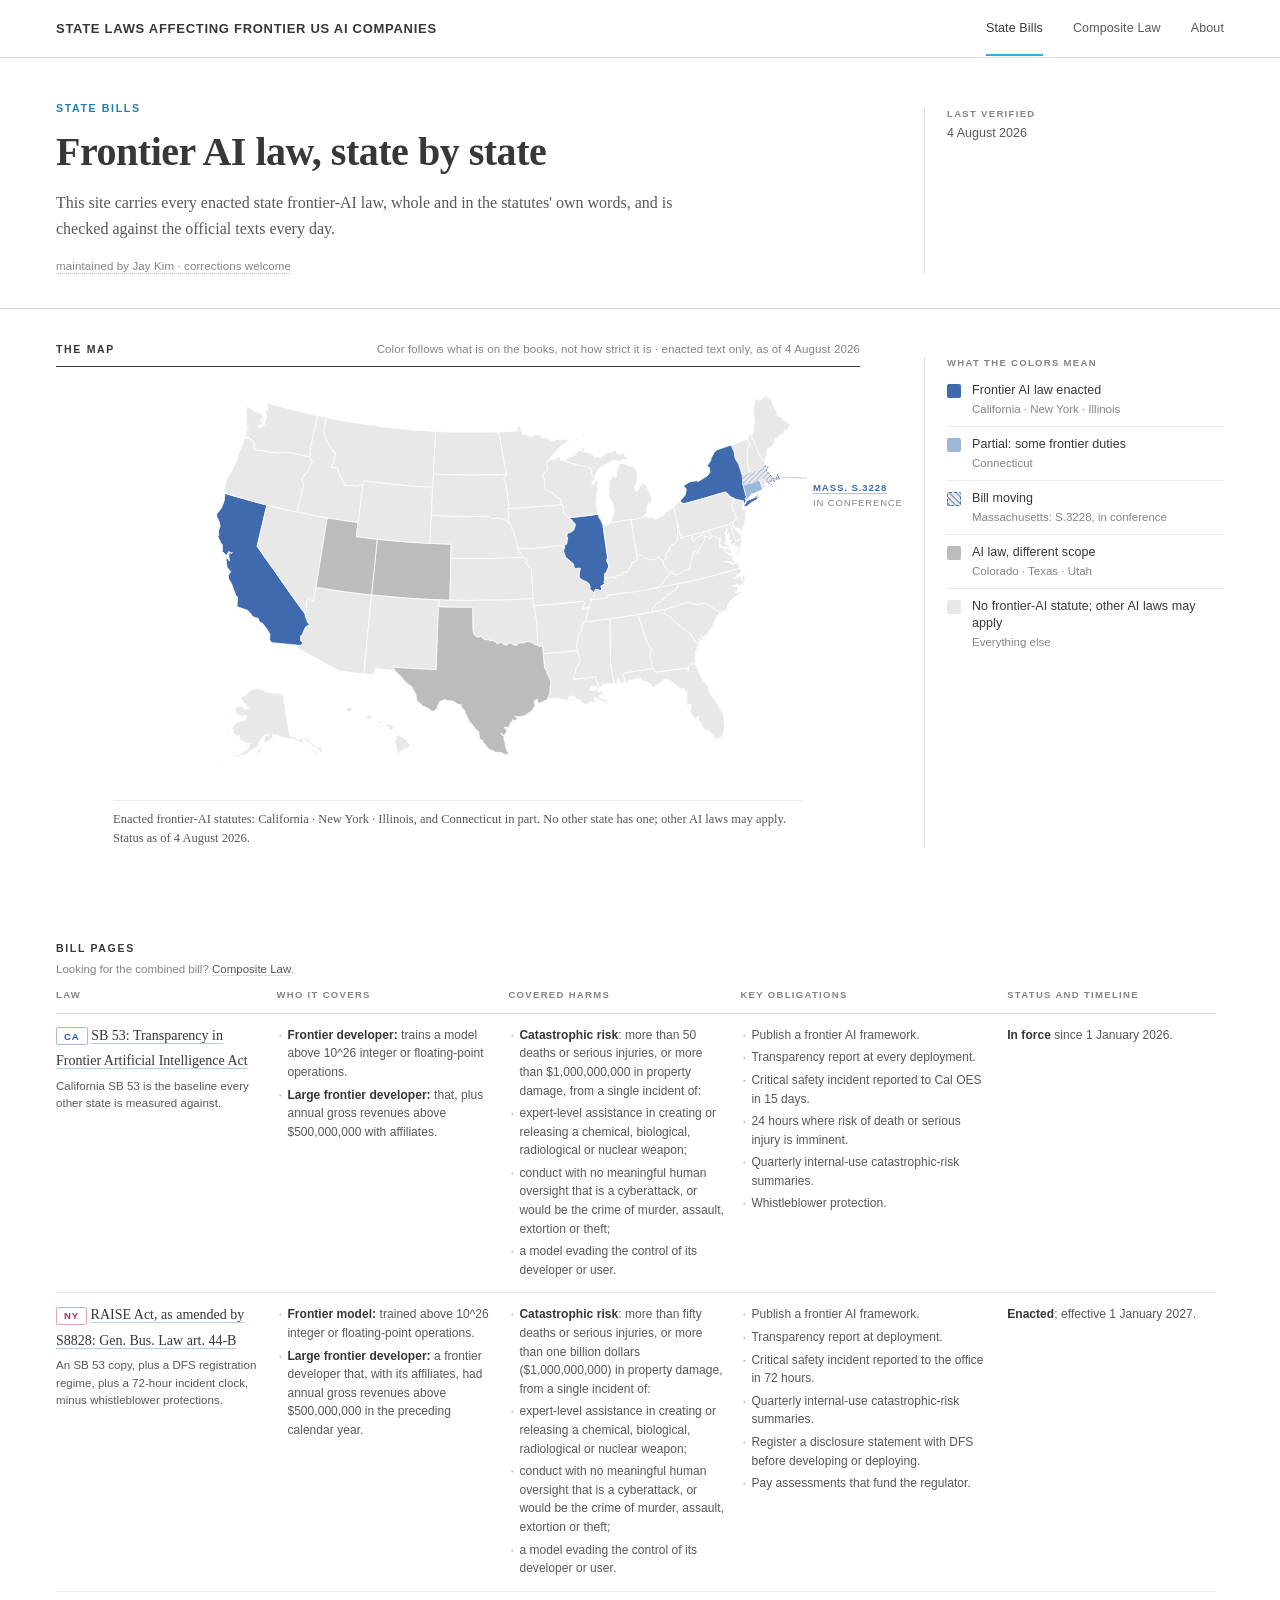
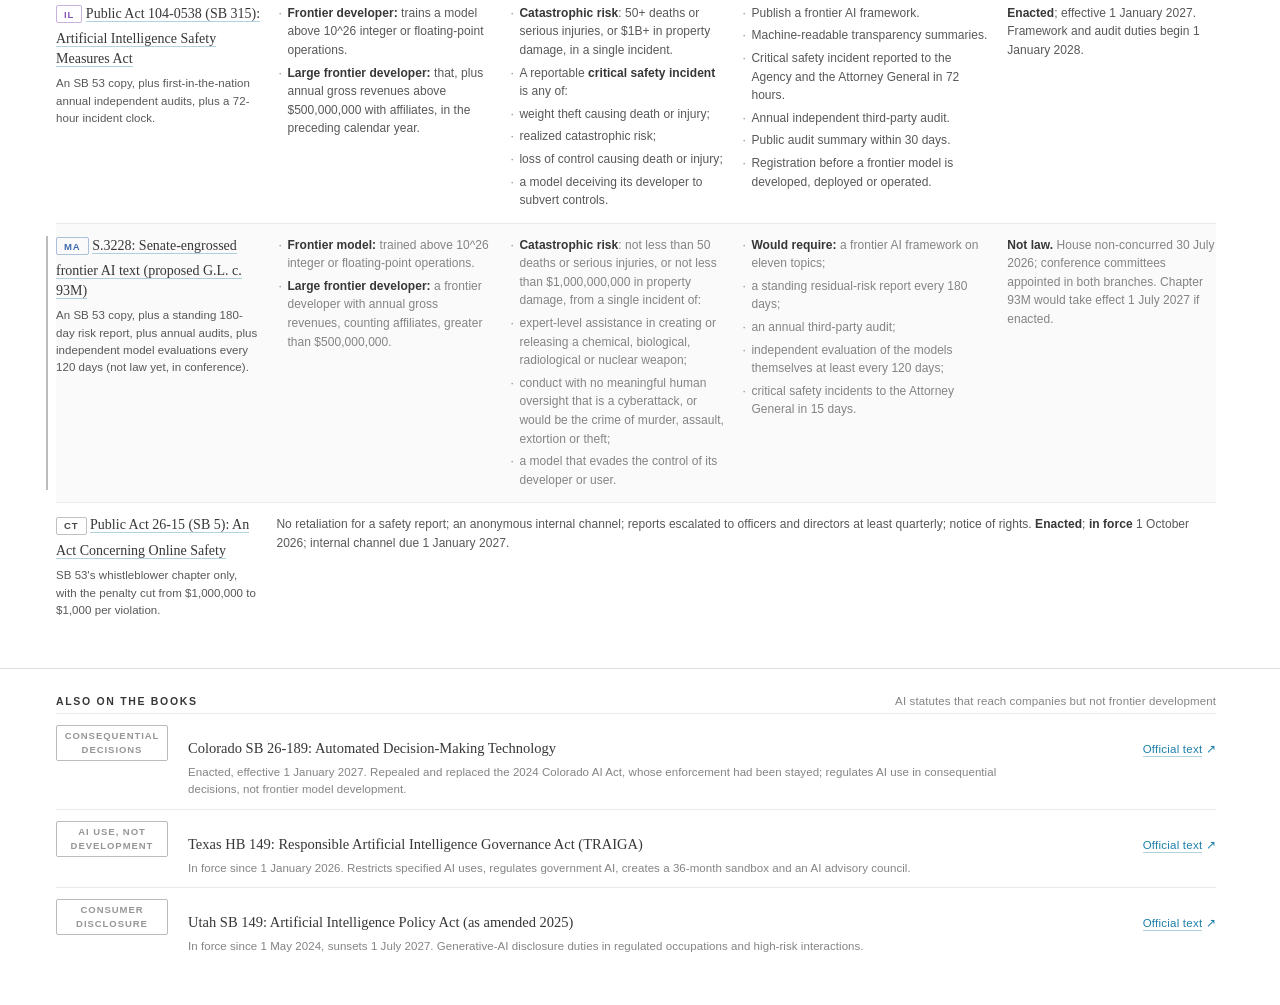
==== commit 3e696e8b: "publish: one-way sync from lawmap/v2/site/ @ HEAD (2026-08-04 12:58 EDT: em-dash purge, card scroll," ====
--- a/index.html
+++ b/index.html
@@ -41,7 +41,6 @@
   <button class="byline-t" id="fb-open" type="button" aria-expanded="false">maintained by Jay Kim &middot; corrections welcome</button>
   <div class="byline-card">
     <div class="byline-who">Jay Kim</div>
-    <p class="byline-creed">An unsourced claim is a bug.</p>
     <p class="byline-ways"><a href="https://github.com/JayIoAurelius/frontier-ai-state-laws/issues">File a GitHub issue</a><span class="sep">&middot;</span><a href="mailto:jay.ifp.automation@gmail.com">jay.ifp.automation@gmail.com</a></p>
     <label class="byline-lab" for="fb-text">Or send a note from this page</label>
     <textarea id="fb-text" rows="3" placeholder="What is wrong, and where?"></textarea>
@@ -53,8 +52,6 @@
   </div>
   <dl class="meta">
     <dt>Last verified</dt><dd data-verified-stamp>1 August 2026</dd>
-    <dt>Coverage</dt><dd>50 states &middot; D.C. shown, no statute</dd>
-    <dt>Sources</dt><dd>Official state texts only</dd>
   </dl>
 </div>
 
@@ -83,7 +80,7 @@
             <line x1="0" y1="0" x2="0" y2="5" stroke="#3F6BAE" stroke-width="1.6" opacity=".62"/>
           </pattern>
         </defs>
-<a href="states/ma.html" aria-label="Massachusetts bill page"><title>Massachusetts — open the bill page</title><path class="st moving" id="MA" d="m 956.31178,153.05085 -0.29118,-0.19412 0,0.29119 0.29118,-0.0971 z m -2.91189,-2.6207 0.67944,-0.29119 0,-0.38825 -0.67944,0.67944 z m 12.03583,-7.57092 -0.0971,-1.35889 -0.19412,-0.7765 0.29119,2.13539 z m -42.41659,-9.9975 -0.67944,0.29119 -5.5326,1.65007 -1.94126,0.67944 -2.23245,0.67944 -0.7765,0.29119 0,0.29119 0.29118,5.04728 0.29119,4.65903 0.29119,4.27078 0.48532,0.29119 1.74714,-0.48532 7.86211,-2.32951 0.19412,0.48531 13.97709,-5.33847 0.0971,0.19413 1.26182,-0.48532 4.4649,-1.74713 4.27078,5.14434 0,0 0.58238,-0.48531 0.29119,-1.45595 -0.0971,2.32952 0,0 0.97063,0 0.29119,1.16475 0.87357,1.65008 0,0 4.56197,-5.5326 3.78546,1.26182 0.87357,-1.94126 6.21204,-3.30015 -2.62071,-5.14435 0.67945,3.30015 -3.20309,2.42658 -3.59133,0.29119 -7.18267,-7.66799 -3.20309,-4.85315 3.20309,-3.39721 -3.30015,-0.19413 -1.35888,-3.20308 -0.0971,-0.19413 -5.53259,6.01791 -12.22996,4.07666 -3.97959,1.26182 0,0 z"/></a>
+<a href="states/ma.html" aria-label="Massachusetts bill page"><title>Massachusetts: open the bill page</title><path class="st moving" id="MA" d="m 956.31178,153.05085 -0.29118,-0.19412 0,0.29119 0.29118,-0.0971 z m -2.91189,-2.6207 0.67944,-0.29119 0,-0.38825 -0.67944,0.67944 z m 12.03583,-7.57092 -0.0971,-1.35889 -0.19412,-0.7765 0.29119,2.13539 z m -42.41659,-9.9975 -0.67944,0.29119 -5.5326,1.65007 -1.94126,0.67944 -2.23245,0.67944 -0.7765,0.29119 0,0.29119 0.29118,5.04728 0.29119,4.65903 0.29119,4.27078 0.48532,0.29119 1.74714,-0.48532 7.86211,-2.32951 0.19412,0.48531 13.97709,-5.33847 0.0971,0.19413 1.26182,-0.48532 4.4649,-1.74713 4.27078,5.14434 0,0 0.58238,-0.48531 0.29119,-1.45595 -0.0971,2.32952 0,0 0.97063,0 0.29119,1.16475 0.87357,1.65008 0,0 4.56197,-5.5326 3.78546,1.26182 0.87357,-1.94126 6.21204,-3.30015 -2.62071,-5.14435 0.67945,3.30015 -3.20309,2.42658 -3.59133,0.29119 -7.18267,-7.66799 -3.20309,-4.85315 3.20309,-3.39721 -3.30015,-0.19413 -1.35888,-3.20308 -0.0971,-0.19413 -5.53259,6.01791 -12.22996,4.07666 -3.97959,1.26182 0,0 z"/></a>
 <g><title>Minnesota</title><path class="st none" id="MN" d="m 558.54712,73.847349 1.94126,6.891482 4.07665,24.848159 1.94126,9.90044 0.58238,8.73568 2.23246,5.24141 0.48531,4.4649 0.38825,1.45595 -0.0971,0.29119 -3.88252,6.40616 2.52364,4.27078 4.85315,34.16622 0.19413,4.4649 4.85315,-0.29119 19.12144,-1.06769 47.75505,-3.97959 4.7561,-0.48532 0,-0.48531 -1.35889,-7.47386 -5.92085,-3.00896 -4.65903,-4.85315 -7.37679,-4.46491 -2.32952,-0.19412 -3.59133,-2.71777 0.97063,-13.39471 -3.39721,-3.10602 1.16476,-5.43554 6.21204,-5.62966 -1.0677,-11.64757 2.23245,-2.52364 0,0 7.57093,-7.95918 8.63861,-11.065195 3.30015,-2.329514 5.82379,-2.814831 6.11497,-4.561967 -4.07665,0.776505 -2.42658,-1.844199 -9.31806,1.261821 -1.45594,-1.747136 -8.34743,3.397209 -6.69736,-2.814831 -1.84419,-2.232452 -5.33848,0.388253 -3.59133,-1.844199 1.16476,-1.358884 -4.56197,-1.455947 -4.07665,0 -6.50323,2.814831 -1.26182,-1.941263 -10.28869,-1.455947 -3.49427,-8.73568 -0.38826,-2.620705 -4.4649,-1.26182 0.38825,7.47386 -11.8417,0.873568 -14.65653,0.582379 -0.97063,0.09706 z"/></g>
 <g><title>Montana</title><path class="st none" id="MT" d="m 465.65771,72.973781 -32.12789,-2.135389 -23.39221,-2.232451 -23.29515,-2.717768 -14.46241,-1.941262 -23.10102,-3.591336 -11.55051,-1.941262 -25.81879,-4.950219 -2.71777,-0.582379 -4.17371,19.800877 1.8442,3.591335 1.45595,5.532598 -0.87357,0.776505 1.8442,5.047282 2.52364,2.135389 7.18267,12.035829 0.67944,2.03832 2.91189,-0.19412 -3.39721,15.91835 -1.35888,0.38825 -1.8442,5.33847 9.60925,0.67944 0.77651,4.46491 5.43553,13.29765 0.97063,0.7765 3.78546,7.76505 0.97063,-0.7765 8.05624,-0.0971 10.19163,1.0677 2.52364,-3.30015 3.00896,5.43553 0.58238,0.29119 0.0971,-0.58237 1.35888,-9.51219 33.19559,4.07665 26.49823,2.52364 13.97709,1.16476 24.94522,1.45595 1.26182,0.0971 0.29119,0 0.0971,-1.35888 0.29119,-6.69736 0.38825,-8.83274 0.0971,-2.23246 0.19413,-3.88252 1.55301,-30.47782 1.26182,-23.683401 0.0971,-3.882525 -1.8442,-0.09706 z"/></g>
 <g><title>North Dakota</title><path class="st none" id="ND" d="m 556.50879,73.847349 -29.31306,0.582379 -20.48032,-0.09706 -17.56842,-0.388253 -20.57738,-0.776505 -1.0677,-0.09706 -0.0971,3.882525 -1.26182,23.683405 -1.55301,30.47782 -0.19413,3.88252 3.78546,0.19413 42.80484,1.16476 39.50469,-0.29119 16.40367,-0.48532 3.30014,-0.19412 -0.38825,-1.45595 -0.48531,-4.4649 -2.23246,-5.24141 -0.58238,-8.73568 -1.94126,-9.90044 -4.07665,-24.848163 -1.94126,-6.891482 -2.03833,0 z"/></g>
@@ -91,7 +88,7 @@
 <g><title>Idaho</title><path class="st none" id="ID" d="m 309.0949,52.881715 -8.63862,-1.747136 -2.81483,-0.679442 -1.26182,-0.291189 -11.25932,50.666952 0.48532,4.17371 -0.38826,4.36784 0.19413,0.97063 0,0.0971 0.0971,1.84419 3.30015,3.59134 -4.75609,11.93876 -10.09457,13.20059 -0.29119,2.42658 2.62071,6.21204 -9.221,38.24287 -0.38825,2.03832 2.71776,0.58238 27.46887,5.43553 10.96813,2.03833 2.81483,0.48532 2.71777,0.48531 13.97709,2.23245 25.04228,3.78546 2.81483,0.38826 0.38825,-3.20309 0.87357,-6.3091 3.30015,-25.23641 1.74714,-12.52114 0.38825,-3.20309 -0.58238,-0.29119 -3.00896,-5.43553 -2.52364,3.30015 -10.19163,-1.0677 -8.05624,0.0971 -0.97063,0.7765 -3.78546,-7.76505 -0.97063,-0.7765 -5.43553,-13.29765 -0.77651,-4.46491 -9.60925,-0.67944 1.8442,-5.33847 1.35888,-0.38825 3.39721,-15.91835 -2.91189,0.19412 -0.67944,-2.03832 -7.18267,-12.035829 -2.52364,-2.135389 -1.8442,-5.047282 0.87357,-0.776505 -1.45595,-5.532598 -1.8442,-3.591335 4.17371,-19.800877 -0.0971,0 z"/></g>
 <g><title>Washington</title><path class="st none" id="WA" d="m 192.13384,77.050432 0.0971,-1.650073 -0.19412,0.09706 0.0971,1.55301 z m 20.67445,-8.832744 0.58237,-0.970631 -0.67944,-0.09706 0.0971,1.067694 z m -1.8442,-1.747136 0.58237,-1.941262 -0.58237,-0.194127 0,2.135389 z m 7.0856,-2.814831 -0.0971,-1.941262 -1.65007,2.523641 1.74713,-0.582379 z m 0.19413,-4.076651 0.29119,-1.941262 -0.19413,-0.485316 -0.0971,2.426578 z m 0.29119,-9.512185 -0.0971,-1.067695 -0.38826,-0.09706 0.48532,1.164758 z m 3.10602,-6.406166 -0.87357,-0.09706 -1.74713,2.717767 2.6207,-2.620704 z m -2.42658,-2.620705 0.48532,-0.388252 0.0971,-0.291189 -0.58238,0.679441 z m -0.48531,0.29119 -0.29119,-1.941263 -0.87357,1.650073 1.16476,0.29119 z m -0.48532,-2.717768 -0.87357,-0.388252 0.67944,0.970631 0.19413,-0.582379 z m 2.91189,1.650074 0,-1.261821 -0.29119,0.485316 0.29119,0.776505 z m 0.87357,-1.261821 -0.38825,-0.291189 -0.0971,0 0.48531,0.291189 z m -5.5326,-2.135389 -0.48531,-0.388252 -0.19413,-0.09706 0.67944,0.485315 z m 3.59134,-0.388252 -2.6207,0.679442 0.67944,0.194126 1.94126,-0.873568 z m -2.13539,-0.194126 -0.48531,-0.582379 -0.0971,0.09706 0.58238,0.485316 z m 2.03833,-1.164758 -0.38826,0 0.48532,0.194126 -0.0971,-0.194126 z m -19.02438,49.793381 3.49428,3.785461 -0.58238,7.279734 0.67944,1.8442 5.24141,2.81483 14.75359,1.35888 0.58238,1.74714 6.98855,0.0971 6.60029,0.87357 10.774,-1.16476 5.33848,0.87357 1.45594,-0.67944 27.27474,6.21204 1.8442,0.38825 -0.19413,-0.97063 0.38826,-4.36784 -0.48532,-4.17371 11.25932,-50.666952 -1.55301,-0.29119 -22.71277,-5.338471 -19.80087,-5.047282 -22.42159,-6.21204 -6.69735,-1.650073 1.55301,8.444491 -1.45595,2.717768 -2.6207,-1.358884 2.52364,11.744637 -2.71777,3.882525 -1.26182,3.591336 0,3.688398 -5.72672,3.979588 -2.42658,-1.55301 -2.32952,1.164758 4.27078,-5.532598 -1.06769,3.785462 2.42658,-2.620705 1.94126,0.388253 -0.58238,-4.853156 1.26182,0.194126 2.6207,-5.823787 -0.87356,-0.873568 -3.39721,4.36784 -2.23246,0.09706 2.42658,-2.717767 2.71777,-0.679442 -0.97063,-4.950219 -2.71777,-0.679442 -1.35888,-2.329515 -1.65008,0.873568 -8.9298,-3.882524 -7.86211,-6.114977 -2.13539,5.92085 -0.19413,2.523641 1.65007,4.464904 -1.06769,14.462405 -0.77651,2.232452 4.36784,0.388252 -4.36784,3.10602 2.32952,1.164757 -1.8442,6.21204 -0.87357,-4.853156 -1.65007,5.629661 2.23245,2.717767 2.42658,-0.194126 2.91189,1.747136 1.45595,2.814831 1.74713,0 0,0 z"/></g>
 <g><title>Arizona</title><path class="st none" id="AZ" d="m 372.18593,309.90486 -32.71027,-4.07665 -17.56843,-2.52365 -25.04228,-3.97958 -2.52364,-0.38826 0,0.19413 -4.27078,18.83025 -2.23245,-0.0971 -3.39721,-3.00895 -4.27078,3.59133 -0.0971,15.43304 -1.55301,3.30014 0,0.29119 0,0.0971 -0.19413,2.42657 3.39721,9.12394 3.00896,4.07665 -5.43554,3.20308 -2.13539,3.97959 -3.49427,8.54155 -1.74713,0.38826 -0.0971,7.0856 3.00896,2.23246 -1.55301,4.27077 -3.49427,0.19413 0,0 -2.03833,3.78546 6.98855,4.36784 13.20058,7.3768 40.76651,21.64507 34.55447,4.27078 0.38825,0 2.71777,-28.63362 0.67944,-7.08561 7.27974,-75.12685 0.38825,-3.49427 -2.52364,-0.29119 z"/></g>
-<a href="states/ca.html" aria-label="California bill page"><title>California — open the bill page</title><path class="st full" id="CA" d="m 206.01387,363.77489 0.38825,2.13539 0,0.38825 -0.38825,-2.52364 z m -14.26828,-8.34743 0.67944,1.45595 0.38825,-0.0971 -1.06769,-1.35888 z m 16.98604,-0.29119 0.29119,2.52364 1.74714,1.26182 -2.03833,-3.78546 z m -11.74463,-13.78296 -1.0677,-0.29119 0.87357,0.38825 0.19413,-0.0971 z m -10.77401,-2.9119 -2.6207,1.55301 0.67944,0.67945 1.94126,-2.23246 z m -5.04728,-1.8442 -0.19413,0.77651 0.87357,0.19413 -0.67944,-0.97064 z m 8.54155,1.94127 4.27078,2.42658 0.77651,-0.67945 -5.04729,-1.74713 z m -33.09852,-85.51261 -0.0971,0.0971 0.0971,-0.0971 0,0 z m 10.38575,0.48531 -0.0971,-0.29119 0,0.38826 0.0971,-0.0971 z m 56.00542,-73.6709 -3.78546,-0.97064 -41.54301,-11.45344 -15.43304,-4.65903 0,0.38825 -0.87357,9.60925 -4.07665,11.35638 -6.79442,8.44449 -0.19412,4.27078 3.30014,5.92085 1.65008,7.76505 -2.32952,6.3091 0.38825,6.30911 -1.16475,2.6207 3.97958,8.63862 2.52364,3.30015 -0.19412,9.41512 6.01791,5.72672 3.49427,-5.82378 3.78547,3.00895 1.45594,-1.35888 -5.24141,0.97063 -0.0971,4.95022 1.0677,6.21204 -2.9119,-2.81483 -1.65007,-3.78546 -0.48532,5.2414 1.35889,10.38576 5.43553,6.69735 -3.59133,4.65903 0.58237,5.92085 3.88253,6.01792 6.79442,18.63612 2.13539,1.16475 -0.67945,12.9094 1.0677,1.55301 14.55947,5.24141 4.4649,4.75609 1.55301,3.10602 4.27078,2.42658 4.65903,0.87357 1.94126,5.33847 3.88252,1.8442 5.82379,6.89148 5.43554,9.02687 -0.38826,8.34743 3.00896,3.97958 39.69882,3.88253 0,0 3.49427,-0.19413 1.55301,-4.27077 -3.00896,-2.23246 0.0971,-7.0856 1.74713,-0.38826 3.49427,-8.54155 2.13539,-3.97959 5.43554,-3.20308 -3.00896,-4.07665 -3.39721,-9.12394 0.19413,-2.42657 0,-0.0971 -2.52364,-3.39721 -7.76505,-10.38575 -15.04479,-21.15976 -20.96563,-30.08957 -11.8417,-16.40366 -11.45345,-16.50074 13.20058,-56.00542 0.87357,-3.68839 z"/></a>
+<a href="states/ca.html" aria-label="California bill page"><title>California: open the bill page</title><path class="st full" id="CA" d="m 206.01387,363.77489 0.38825,2.13539 0,0.38825 -0.38825,-2.52364 z m -14.26828,-8.34743 0.67944,1.45595 0.38825,-0.0971 -1.06769,-1.35888 z m 16.98604,-0.29119 0.29119,2.52364 1.74714,1.26182 -2.03833,-3.78546 z m -11.74463,-13.78296 -1.0677,-0.29119 0.87357,0.38825 0.19413,-0.0971 z m -10.77401,-2.9119 -2.6207,1.55301 0.67944,0.67945 1.94126,-2.23246 z m -5.04728,-1.8442 -0.19413,0.77651 0.87357,0.19413 -0.67944,-0.97064 z m 8.54155,1.94127 4.27078,2.42658 0.77651,-0.67945 -5.04729,-1.74713 z m -33.09852,-85.51261 -0.0971,0.0971 0.0971,-0.0971 0,0 z m 10.38575,0.48531 -0.0971,-0.29119 0,0.38826 0.0971,-0.0971 z m 56.00542,-73.6709 -3.78546,-0.97064 -41.54301,-11.45344 -15.43304,-4.65903 0,0.38825 -0.87357,9.60925 -4.07665,11.35638 -6.79442,8.44449 -0.19412,4.27078 3.30014,5.92085 1.65008,7.76505 -2.32952,6.3091 0.38825,6.30911 -1.16475,2.6207 3.97958,8.63862 2.52364,3.30015 -0.19412,9.41512 6.01791,5.72672 3.49427,-5.82378 3.78547,3.00895 1.45594,-1.35888 -5.24141,0.97063 -0.0971,4.95022 1.0677,6.21204 -2.9119,-2.81483 -1.65007,-3.78546 -0.48532,5.2414 1.35889,10.38576 5.43553,6.69735 -3.59133,4.65903 0.58237,5.92085 3.88253,6.01792 6.79442,18.63612 2.13539,1.16475 -0.67945,12.9094 1.0677,1.55301 14.55947,5.24141 4.4649,4.75609 1.55301,3.10602 4.27078,2.42658 4.65903,0.87357 1.94126,5.33847 3.88252,1.8442 5.82379,6.89148 5.43554,9.02687 -0.38826,8.34743 3.00896,3.97958 39.69882,3.88253 0,0 3.49427,-0.19413 1.55301,-4.27077 -3.00896,-2.23246 0.0971,-7.0856 1.74713,-0.38826 3.49427,-8.54155 2.13539,-3.97959 5.43554,-3.20308 -3.00896,-4.07665 -3.39721,-9.12394 0.19413,-2.42657 0,-0.0971 -2.52364,-3.39721 -7.76505,-10.38575 -15.04479,-21.15976 -20.96563,-30.08957 -11.8417,-16.40366 -11.45345,-16.50074 13.20058,-56.00542 0.87357,-3.68839 z"/></a>
 <g><title>Colorado</title><path class="st usage" id="CO" d="m 489.6323,255.54951 0.38826,-19.02437 -4.65903,-0.19413 -23.6834,-0.87357 -2.32952,-0.0971 -1.94126,-0.0971 -28.82775,-1.8442 -19.2185,-1.55301 -23.97459,-2.32952 -2.32951,-0.29119 -0.29119,2.52365 -5.24141,50.56988 -1.8442,17.66549 -0.7765,7.66799 -0.19413,2.52364 3.00896,0.29119 48.91981,4.27077 21.54801,1.35889 21.45095,0.97063 3.10602,0.0971 1.94126,0.0971 4.07665,0.0971 1.94127,0.0971 6.11497,0.19413 1.55301,0 0,-1.94127 1.0677,-51.34639 0.0971,-5.72672 0,-1.8442 0.0971,-1.26182 z"/></g>
 <g><title>Nevada</title><path class="st none" id="NV" d="m 294.82662,295.8307 10.09457,-62.79983 5.14434,-31.44846 0.58238,-3.10601 -2.81483,-0.48532 -10.96813,-2.03833 -27.46887,-5.43553 -2.71776,-0.58238 -2.71777,-0.58238 -13.6859,-3.00895 -24.55697,-5.82379 -2.71777,-0.67944 -0.87357,3.68839 -13.20058,56.00542 11.45345,16.50074 11.8417,16.40366 20.96563,30.08957 15.04479,21.15976 7.76505,10.38575 2.52364,3.39721 0,-0.29119 1.55301,-3.30014 0.0971,-15.43304 4.27078,-3.59133 3.39721,3.00895 2.23245,0.0971 4.27078,-18.83025 0,-0.19413 0.48531,-3.10602 z"/></g>
 <g><title>New Mexico</title><path class="st none" id="NM" d="m 472.45213,324.75551 0.0971,-2.52364 0.0971,-2.52364 0.0971,-2.52364 -3.10602,-0.0971 -21.45095,-0.97063 -21.54801,-1.35889 -48.91981,-4.27077 -3.00896,-0.29119 -0.38825,3.49427 -7.27974,75.12685 -0.67944,7.08561 -2.71777,28.63362 0.38826,0.0971 13.39471,1.26183 1.26182,-6.79442 2.42658,-1.94127 27.17767,2.42658 0.19413,0 -2.42658,-4.75609 12.32701,0.87357 30.76901,1.74713 19.2185,0.87357 3.30015,-91.0452 0.67944,0.0971 0.0971,-2.62071 z"/></g>
@@ -107,7 +104,7 @@
 <g><title>South Dakota</title><path class="st none" id="SD" d="m 566.89455,135.57949 -16.40367,0.48532 -39.50469,0.29119 -42.80484,-1.16476 -3.78546,-0.19413 -0.0971,2.23246 -0.38825,8.83274 -0.29119,6.69736 -0.0971,1.35888 -0.29119,0 -0.0971,2.52364 -0.97063,20.38326 -0.7765,15.14184 -0.0971,2.62071 2.9119,0.0971 32.90439,1.06769 27.85712,0.29119 19.12143,-0.19412 6.11498,3.88252 5.14435,-1.45594 3.39721,0.0971 10.57988,3.10602 3.00895,3.00895 1.8442,0.19413 0,-0.67944 -2.13539,-3.20308 1.35889,-5.14435 -1.65008,-10.77401 2.03833,-0.0971 -0.19413,-4.4649 -4.85315,-34.16622 -2.52364,-4.27078 3.88252,-6.40616 0.0971,-0.29119 -3.30014,0.19412 z"/></g>
 <g><title>Louisiana</title><path class="st none" id="LA" d="m 688.99995,469.2825 -1.26182,0.29119 -0.58238,0.58238 1.8442,-0.87357 z m 4.07665,0 -0.67944,-0.29119 -0.19412,0.29119 0.87356,0 z m 2.32952,-0.77651 -0.67944,0 -0.38826,0.48532 1.0677,-0.48532 z m -1.16476,-0.67944 -0.19413,-0.29119 -0.0971,0.29119 0.29119,0 z m 7.76505,-5.14434 -0.29119,0.19412 0.48532,0 -0.19413,-0.19412 z m 13.58884,-5.72673 0.58238,-0.7765 -0.67945,0.87357 0.0971,-0.0971 z m 1.94126,-2.52364 -0.19413,0.0971 0,0.0971 0.19413,-0.19413 z m -49.89044,8.54156 1.45594,-1.8442 -3.97959,-1.0677 -1.74713,1.45595 4.27078,1.45595 z m 40.28119,-8.44449 -0.38825,-0.38826 -0.0971,0.19413 0.48532,0.19413 z m 1.06769,-1.74714 -0.97063,-0.29119 0.29119,0.97063 0.67944,-0.67944 z m 7.95918,-1.65007 0,-0.29119 0,0.0971 0,0.19413 z m 1.94126,-1.26182 -0.0971,-0.0971 0.0971,0.19413 0,-0.0971 z m -0.7765,-0.19413 -0.19413,-0.0971 -0.0971,0.29119 0.29119,-0.19413 z m -6.79442,-0.29119 0.87357,-0.29119 0,-0.29119 -0.87357,0.58238 z m 0.48532,-0.48532 0.48531,-0.48531 -0.0971,-0.0971 -0.38825,0.58237 z m -3.39721,-3.59133 -0.19413,0.19413 0.0971,0 0.0971,-0.19413 z m -35.8163,-54.35535 -0.19412,0 -36.5928,3.39721 -9.22099,0.67944 -3.00896,0.29119 0.0971,2.32952 1.94126,18.73318 3.20309,4.4649 0.0971,2.62071 3.10602,5.43553 2.52364,7.95918 -0.87357,4.4649 -0.67944,11.0652 -1.45594,3.59133 0.19412,0 0.29119,2.52364 -1.65007,2.32952 12.03582,-1.35889 9.41513,2.62071 6.69735,0.87357 3.39721,-2.42658 -1.8442,-2.42658 6.21204,-1.94126 -0.19412,2.13539 3.20308,-0.77651 2.6207,4.07665 2.23245,-0.7765 5.82379,3.97959 -3.59133,1.26182 8.25036,2.42657 3.10602,0 1.8442,-2.23245 3.97959,-2.13539 2.81483,4.07666 1.94126,-3.6884 -0.58238,-5.82379 5.24141,2.03833 0.58238,1.74713 6.21204,0.77651 3.10602,2.52364 -0.38825,2.03832 4.36784,-4.07665 -1.65008,-2.13539 -7.27973,-1.8442 -2.71777,-1.55301 -0.0971,-2.91189 3.00896,0.38825 2.32951,-4.75609 -3.00896,-4.17371 -1.65007,3.97958 -3.78546,-0.67944 2.6207,-4.27078 -1.74713,-0.48531 -4.27078,3.00896 -6.11498,0.38825 -1.74713,-1.35889 2.81483,-4.95021 3.30014,-0.0971 5.62967,1.8442 4.07665,0.38825 0,0 -2.23245,-2.81483 -4.27078,-8.34742 1.16476,-4.65903 -33.48678,3.68839 1.26182,-1.26182 -1.35888,-3.49427 2.03832,-3.00896 1.16476,-7.57092 7.3768,-12.6182 -3.59134,-4.36784 0.19413,-3.20309 -2.23246,-5.24141 0,-0.67944 z"/></g>
 <g><title>Texas</title><path class="st usage" id="TX" d="m 573.98015,536.93549 -4.65902,-17.56842 0,3.30015 4.65902,14.26827 z m -1.06769,-30.86607 -3.30015,6.21204 -0.38825,2.03833 3.6884,-8.25037 z m 2.6207,-4.56196 3.10602,-4.07666 -2.23245,1.35889 -0.87357,2.71777 z m 10.96814,-9.90044 -7.27974,3.78546 2.03833,-0.38825 5.24141,-3.39721 z m 0.97063,-1.35889 2.03832,-1.65007 -0.7765,0.19413 -1.26182,1.45594 z m -115.11686,-162.87191 -0.67944,-0.0971 -3.30015,91.0452 -19.2185,-0.87357 -30.76901,-1.74713 -12.32701,-0.87357 2.42658,4.75609 0.0971,0.0971 10.48282,10.48281 6.01791,7.08561 7.95917,5.92085 5.62967,10.28869 2.13538,10.77401 4.56197,3.00895 3.59134,3.97959 5.14434,1.8442 7.47386,4.75609 3.39721,1.26183 4.65903,-4.65903 1.45595,-4.95022 2.42658,-4.7561 7.57092,-3.00895 2.91189,1.45594 8.44449,0.67945 7.66799,4.75609 5.24141,0.97063 -1.45595,2.71777 3.00896,1.94126 2.81483,3.39721 0.58238,3.59133 1.8442,2.42658 4.27077,10.28869 4.27078,3.59134 3.30015,5.43553 4.17371,4.27078 1.8442,0.58238 1.55301,11.06519 4.56197,2.52365 0.19412,3.49427 1.16476,-0.29119 7.95918,9.70631 3.97959,0.87357 5.04728,3.00896 7.76505,0 5.62966,3.10601 6.69735,-1.45594 -3.00895,-2.81483 -2.71777,-8.1533 -1.06769,-7.08561 -1.55301,-2.32952 0.67944,-4.75609 -2.03833,-0.19413 -2.71777,-4.4649 3.10602,3.30015 3.59134,-1.26182 1.94126,-5.14435 -3.88252,-5.24141 5.82378,0.67944 2.71777,-4.17371 -0.38825,-1.45595 2.42658,-3.20308 -0.58238,2.81483 2.71777,-2.13539 -1.0677,-3.78546 3.49427,1.8442 4.46491,-2.52364 -4.36784,-4.56197 2.71776,1.0677 5.04729,0.29119 6.60029,-1.45595 7.3768,-4.95022 4.4649,-3.6884 0.67944,-2.71777 2.71777,-2.81483 -1.45595,-4.65903 0.29119,-2.91189 4.85316,-2.13539 -0.38826,5.14435 2.9119,0 -3.20308,2.71776 12.90939,-6.79441 2.13539,-0.0971 1.35888,-6.21204 0.38826,0 1.45594,-3.59133 0.67944,-11.0652 0.87357,-4.4649 -2.52364,-7.95918 -3.10602,-5.43553 -0.0971,-2.62071 -3.20309,-4.4649 -1.94126,-18.73318 -0.0971,-2.32952 -0.19413,-2.42658 -0.58238,-8.54155 -5.82378,0.19413 -1.45595,-1.55301 -0.29119,-0.0971 -0.0971,0 -3.78546,-0.67944 -4.36784,-2.81483 -4.85316,-2.03832 -9.12393,2.6207 -2.42658,-0.58238 -3.00896,1.16476 -3.6884,3.00895 -9.90044,-4.65902 -3.10601,4.27077 -4.56197,-1.65007 -4.85316,-3.10602 -2.6207,2.23245 -2.52364,0.0971 0,-1.84419 -6.79442,-3.20309 -2.71777,1.26182 -1.35888,-1.55301 -7.47386,-0.7765 -5.72673,-5.24141 -0.87356,1.74714 -4.17372,-0.19413 -3.88252,-3.6884 -1.74714,-5.82379 -0.29119,-33.19558 -24.84816,-0.29119 -23.48927,-0.58238 -0.58238,0 z"/></g>
-<a href="states/ct.html" aria-label="Connecticut bill page"><title>Connecticut — open the bill page</title><path class="st partial" id="CT" d="m 936.99622,143.34454 -13.97709,5.33847 -0.19412,-0.48531 -7.86211,2.32951 -1.74714,0.48532 0.19413,0.97063 3.68839,14.26828 1.16476,1.45595 -2.52364,3.10602 1.74714,1.65007 0,0 5.62966,-5.43554 3.00895,-4.17371 0.58238,1.16476 14.17122,-6.30911 0.29119,-0.29118 -0.0971,-2.32952 -0.58237,-2.03833 -3.00896,-8.44449 -0.38825,-1.06769 -0.0971,-0.19413 z"/></a>
+<a href="states/ct.html" aria-label="Connecticut bill page"><title>Connecticut: open the bill page</title><path class="st partial" id="CT" d="m 936.99622,143.34454 -13.97709,5.33847 -0.19412,-0.48531 -7.86211,2.32951 -1.74714,0.48532 0.19413,0.97063 3.68839,14.26828 1.16476,1.45595 -2.52364,3.10602 1.74714,1.65007 0,0 5.62966,-5.43554 3.00895,-4.17371 0.58238,1.16476 14.17122,-6.30911 0.29119,-0.29118 -0.0971,-2.32952 -0.58237,-2.03833 -3.00896,-8.44449 -0.38825,-1.06769 -0.0971,-0.19413 z"/></a>
 <g><title>New Hampshire</title><path class="st none" id="NH" d="m 923.8927,75.982738 -1.26182,1.55301 -1.45594,-0.29119 -0.77651,6.406166 0,0.09706 2.32952,8.735681 -0.19413,1.747136 -4.17372,5.532598 1.0677,5.047281 0,6.30911 -0.77651,5.82378 4.36784,15.91836 0,0 0,0 3.97959,-1.26182 12.22996,-4.07666 5.53259,-6.01791 0,0 0,-1.55301 0.29119,-2.52364 -0.67944,0.29119 -0.0971,-0.58238 -6.11498,-7.47386 -0.19413,-0.67944 -14.07415,-33.001465 0,0 z"/></g>
 <g><title>Rhode Island</title><path class="st none" id="RI" d="m 946.50841,152.08022 -0.0971,-2.03832 -0.29119,0.7765 0.38825,1.26182 z m 1.94126,-1.55301 -1.26182,-2.42657 -0.0971,2.52364 1.35888,-0.0971 z m -0.58238,-3.00895 0.67944,1.74713 0.87357,1.55301 0.58238,-1.16475 -0.87357,-1.65008 -0.29119,-1.16475 -0.97063,0 0,0.67944 z m -10.774,-3.97959 0.38825,1.06769 3.00896,8.44449 0.58237,2.03833 0.0971,2.32952 0.19412,-0.29119 4.65903,-3.6884 -0.87356,-6.60029 1.94126,-0.38826 0,0 -4.27078,-5.14434 -4.4649,1.74713 -1.26182,0.48532 z"/></g>
 <g><title>Vermont</title><path class="st none" id="VT" d="m 923.01913,132.86173 -4.36784,-15.91836 0.77651,-5.82378 0,-6.30911 -1.0677,-5.047278 4.17372,-5.532598 0.19413,-1.747136 -2.32952,-8.735681 -1.26182,0.485316 -5.33847,1.941262 -5.24141,2.038326 -12.03583,4.36784 -0.67944,0.194126 4.36784,10.191633 1.45595,9.60924 5.14434,8.05624 4.85316,15.91835 0.19413,-0.0971 0.7765,-0.29119 2.23245,-0.67944 1.94126,-0.67944 5.5326,-1.65007 0.67944,-0.29119 0,0 z"/></g>
@@ -116,7 +113,7 @@
 <g><title>Georgia</title><path class="st none" id="GA" d="m 845.85395,396.09691 -0.0971,-2.9119 -0.67944,2.52364 0.7765,0.38826 z m 1.0677,-4.46491 -0.38825,-2.23245 -0.29119,1.35889 0.67944,0.87356 z m -45.42554,-61.14976 -1.26182,0.29119 -3.6884,0.7765 -13.58884,2.81483 -1.26182,0.29119 -1.35888,0.19413 -7.57093,1.45595 -2.03832,0.38825 -8.25037,1.55301 -1.74713,0.19412 0.0971,0.19413 13.00646,39.60175 7.18267,12.81234 -1.74714,1.94126 -1.06769,7.57092 2.13539,3.88253 0.19412,7.0856 2.62071,4.95022 0,0.0971 -0.0971,0.0971 3.30014,5.14434 45.81379,-5.72672 1.35889,3.49427 1.45594,-7.47386 2.62071,-2.03832 6.69735,0.38825 0,0 -0.58237,-10.48282 1.26182,-2.23245 -0.67945,-4.17371 1.35889,-3.97959 2.03832,-2.23245 -1.45594,-1.35889 3.39721,-4.17371 -0.0971,0 -5.82378,-5.43554 -7.95918,-11.35638 -4.36784,-2.03833 -18.73318,-15.72422 -4.56197,-5.82379 -8.83274,-3.6884 -0.48532,-1.94126 2.71777,-5.33847 0,0 z"/></g>
 <g><title>Mississippi</title><path class="st none" id="MS" d="m 716.76,442.78427 -0.48531,0.0971 0,0.0971 0.48531,-0.19412 z m 9.02687,-1.16476 -1.35888,0 1.26182,0.0971 0.0971,-0.0971 z m -11.25932,0.97063 -0.38825,0.38825 0.0971,0.0971 0.29119,-0.48532 z m 9.12394,-0.7765 -3.6884,0 3.49427,0.0971 0.19413,-0.0971 z m -40.47533,-92.50116 0,0.0971 -4.07665,6.79442 0.38826,5.2414 -5.5326,6.11498 1.45595,1.74714 -3.6884,15.5301 1.74713,3.30014 -0.97063,0.67944 0.0971,2.13539 0,0.67944 2.23246,5.24141 -0.19413,3.20309 3.59134,4.36784 -7.3768,12.6182 -1.16476,7.57092 -2.03832,3.00896 1.35888,3.49427 -1.26182,1.26182 33.48678,-3.68839 -1.16476,4.65903 4.27078,8.34742 2.23245,2.81483 0,-0.0971 3.59133,-4.07665 7.57093,-1.65007 6.98854,0.7765 1.06769,-1.35888 0,-0.0971 -4.95021,-29.89545 -0.19413,-21.8392 -0.58238,-39.79588 -1.35888,-0.87356 -0.38826,-0.77651 -0.19412,0 -4.85316,0.67944 -8.54155,1.16476 -19.41263,2.42658 -2.13539,0.19412 z"/></g>
 <g><title>South Carolina</title><path class="st none" id="SC" d="m 801.49611,330.48224 0,0 -2.71777,5.33847 0.48532,1.94126 8.83274,3.6884 4.56197,5.82379 18.73318,15.72422 4.36784,2.03833 7.95918,11.35638 5.82378,5.43554 0,0 0.97063,-4.4649 -1.55301,-4.27078 4.17372,3.10602 2.32951,-1.8442 -3.97959,-3.30015 4.85316,-0.29119 7.57092,-6.40616 -0.87356,-1.65008 4.65903,-3.59133 -0.48532,-1.74714 3.39721,-2.13539 0.19413,-4.95022 5.33847,-9.90043 3.59133,-4.56197 0.38826,-0.19413 -21.64508,-13.6859 -8.05624,1.55301 -10.96813,-0.38825 -5.43554,-2.81483 -32.22495,10.19163 -0.29119,0 z"/></g>
-<a href="states/il.html" aria-label="Illinois bill page"><title>Illinois — open the bill page</title><path class="st full" id="IL" d="m 661.43403,198.18521 -0.19413,0.48531 3.6884,2.32952 1.16476,2.32951 3.88252,3.6884 -0.0971,3.10602 -2.13539,6.11498 -4.85316,3.49427 -4.36784,0.87357 -0.87357,5.04728 1.45595,0.67944 -1.45595,9.90044 -3.59133,2.23245 0.67944,3.78546 -0.87357,0.38825 0,0 -0.7765,4.27078 3.10602,8.63862 11.06519,9.31806 0.97063,4.4649 2.13539,2.23245 6.98855,-0.38825 -1.26182,6.50323 -0.48532,6.98855 4.17372,3.3972 6.60029,2.9119 3.49427,2.71777 1.94126,5.53259 -1.06769,2.03833 6.89148,5.62966 0.29119,0.0971 -0.58238,-0.58238 1.94126,-4.56196 7.47386,2.03832 1.8442,-2.13539 -1.45594,-4.27077 6.11497,-3.59134 -1.65007,-2.32951 1.45595,-3.30015 0,-0.29119 -0.38826,-0.0971 0.0971,-8.63862 2.13539,-1.55301 3.68839,-8.63862 -0.7765,-3.78546 -2.42658,-4.56196 1.35888,-5.14435 -6.79441,-47.85212 -0.97064,-1.06769 -2.52364,-5.72673 -2.03832,-2.13539 -0.87357,-5.62966 0,-0.19412 -13.10352,1.8442 -7.86211,0.97063 -21.15976,2.42658 0,0 z"/></a>
+<a href="states/il.html" aria-label="Illinois bill page"><title>Illinois: open the bill page</title><path class="st full" id="IL" d="m 661.43403,198.18521 -0.19413,0.48531 3.6884,2.32952 1.16476,2.32951 3.88252,3.6884 -0.0971,3.10602 -2.13539,6.11498 -4.85316,3.49427 -4.36784,0.87357 -0.87357,5.04728 1.45595,0.67944 -1.45595,9.90044 -3.59133,2.23245 0.67944,3.78546 -0.87357,0.38825 0,0 -0.7765,4.27078 3.10602,8.63862 11.06519,9.31806 0.97063,4.4649 2.13539,2.23245 6.98855,-0.38825 -1.26182,6.50323 -0.48532,6.98855 4.17372,3.3972 6.60029,2.9119 3.49427,2.71777 1.94126,5.53259 -1.06769,2.03833 6.89148,5.62966 0.29119,0.0971 -0.58238,-0.58238 1.94126,-4.56196 7.47386,2.03832 1.8442,-2.13539 -1.45594,-4.27077 6.11497,-3.59134 -1.65007,-2.32951 1.45595,-3.30015 0,-0.29119 -0.38826,-0.0971 0.0971,-8.63862 2.13539,-1.55301 3.68839,-8.63862 -0.7765,-3.78546 -2.42658,-4.56196 1.35888,-5.14435 -6.79441,-47.85212 -0.97064,-1.06769 -2.52364,-5.72673 -2.03832,-2.13539 -0.87357,-5.62966 0,-0.19412 -13.10352,1.8442 -7.86211,0.97063 -21.15976,2.42658 0,0 z"/></a>
 <g><title>Indiana</title><path class="st none" id="IN" d="m 750.34384,200.22353 -14.85065,2.62071 -3.39721,0.67944 -12.03583,1.94126 -2.52364,2.03833 -3.78546,1.74713 -1.45595,-0.0971 -1.74714,-0.87357 -0.58237,-0.58238 6.79441,47.85212 -1.35888,5.14435 2.42658,4.56196 0.7765,3.78546 -3.68839,8.63862 -2.13539,1.55301 -0.0971,8.63862 0.38826,0.0971 0.38825,-0.0971 1.45595,-2.71777 3.59133,0 4.36784,-1.45595 5.43554,2.03833 0.58237,-2.23245 3.10602,-2.32952 4.65903,0.67945 2.52365,-4.95022 6.89148,0.58237 -0.0971,-2.81483 6.11498,-8.05623 -0.97063,-3.6884 4.27078,-0.0971 5.2414,-4.17371 -1.26182,-4.75609 0.19413,-0.19413 -0.19413,-1.65007 -5.82378,-34.36035 -2.62071,-14.65653 -0.29119,-1.55301 -0.29119,-1.26182 z"/></g>
 <g><title>Kentucky</title><path class="st none" id="KY" d="m 693.17367,317.18459 -0.29119,-0.7765 -0.58238,-0.19413 -0.38825,1.26182 0.0971,0.0971 1.06769,-0.0971 0.0971,-0.29119 z m 66.39117,-63.47928 -0.19413,0.19413 1.26182,4.75609 -5.2414,4.17371 -4.27078,0.0971 0.97063,3.6884 -6.11498,8.05623 0.0971,2.81483 -6.89148,-0.58237 -2.52365,4.95022 -4.65903,-0.67945 -3.10602,2.32952 -0.58237,2.23245 -5.43554,-2.03833 -4.36784,1.45595 -3.59133,0 -1.45595,2.71777 -0.38825,0.0971 0,0.29119 -1.45595,3.30015 1.65007,2.32951 -6.11497,3.59134 1.45594,4.27077 -1.8442,2.13539 -7.47386,-2.03832 -1.94126,4.56196 0.58238,0.58238 0.19413,0.38826 -0.87357,7.95917 -0.38826,0.19413 -2.52364,1.55301 -0.0971,0.29119 2.81483,-0.38826 19.60675,-2.6207 -0.97063,-3.88252 3.30015,-0.0971 39.50469,-5.24141 27.76005,-4.65903 0.38825,-0.29119 0.67944,-0.7765 7.27974,-3.88252 5.62966,-7.3768 0.7765,-2.52364 3.6884,-2.9119 4.65903,-5.92085 0.67944,-0.97063 -0.29119,-0.0971 -2.42657,0 -3.10602,-1.74714 -5.5326,-6.69735 -1.94126,-6.79442 0,-0.19413 -0.19413,-0.19412 -4.07665,-2.32952 -1.8442,-3.10602 -3.6884,3.59134 -2.32951,0.58238 -2.9119,-1.16476 -2.52364,1.94126 -5.24141,-2.32951 -1.35888,0.58237 -4.95022,-4.27077 -2.52364,-1.26182 -4.75609,0.58238 -0.77651,0.7765 z"/></g>
 <g><title>North Carolina</title><path class="st none" id="NC" d="m 890.2118,332.22937 -1.06769,1.0677 0.19412,0.19413 0.87357,-1.26183 z m 0.7765,-5.62966 -0.48531,0.77651 0.19413,0.7765 0.29118,-1.55301 z m 5.82379,-9.02687 -1.45594,0.97063 -0.77651,1.16476 2.23245,-2.13539 z m 12.52114,-6.11497 -0.58237,-0.38826 -1.26182,-0.0971 1.84419,0.48532 z m -2.6207,-0.58238 -0.87357,0 -1.45594,0.7765 2.32951,-0.7765 z m 3.00896,1.06769 2.81483,-6.98854 -1.94126,2.91189 -0.87357,4.07665 z m 4.17371,-9.22099 1.26182,-1.8442 -0.67944,0 -0.58238,1.8442 z m 8.1533,-7.57093 -2.13539,-10.774 1.8442,5.62966 0.29119,5.14434 z m -11.8417,-24.55697 -0.19412,0.0971 -0.29119,0.0971 0,0 0.0971,0 5.33847,9.02687 4.17372,4.17371 -9.12394,-13.39471 0,0 z m -1.74713,0.58238 -0.77651,0.19413 0,0 0.19413,0.0971 1.65007,0 -0.19413,-0.58238 0,0 -0.29118,0.0971 -0.29119,0 0,0 0,0.19412 -0.19413,0.0971 -0.0971,-0.0971 0,0 z m -89.78339,22.13039 -0.48532,1.45595 0.0971,4.17371 -1.0677,-0.0971 -2.52364,5.14435 -2.81483,0.29119 -5.24141,5.14434 -2.32951,-0.87357 -3.00896,4.46491 -7.95917,7.18267 -3.88253,0.97063 -4.07665,3.78546 -0.19413,2.52364 -3.59133,1.94126 0.0971,4.27078 0,0.97063 1.26182,-0.29119 13.58884,-2.81483 3.6884,-0.7765 1.26182,-0.29119 0.29119,0 32.22495,-10.19163 5.43554,2.81483 10.96813,0.38825 8.05624,-1.55301 21.64508,13.6859 0.38825,-0.29119 9.9975,-4.07665 0.0971,-5.33847 3.59134,-6.50323 3.88252,-3.6884 8.05624,-5.33847 1.0677,-1.94126 2.13538,0.97063 0.97064,-6.40616 -1.16476,2.23245 -4.07665,1.35888 -3.88253,0.0971 4.7561,-3.49427 -1.45595,-1.55301 1.65007,-3.49427 -9.12393,-1.45595 -0.38825,-0.48531 7.76505,-1.45595 2.52364,1.26182 3.20308,-0.29119 2.6207,-1.94126 1.94127,-3.78546 1.74713,-0.48532 -0.29119,-5.33847 -2.23245,-2.13539 -2.23245,2.03833 0.48531,5.14434 -1.65007,-6.3091 -1.26182,-0.29119 -9.60925,3.97959 4.27078,-4.17372 0.19413,-1.65007 4.4649,-1.06769 1.26182,-3.30015 3.00896,1.74714 -3.20309,-4.7561 -2.23245,-1.94126 0,0 -38.82525,11.0652 -24.75109,6.3091 -25.04229,4.65903 -0.0971,-0.19413 z"/></g>
@@ -129,7 +126,7 @@
 <g><title>District of Columbia</title><path class="st none" id="DC" d="m 878.17597,229.14834 0.48532,0.38825 0.19412,0.0971 0.19413,-0.0971 0.19413,0.0971 0.67944,0.38825 0.19413,0.29119 0,0.67944 0.19412,0.38825 1.26182,-2.32951 -1.35888,-0.77651 -1.65007,0.0971 -0.38826,0.7765 z"/></g>
 <g><title>Maryland</title><path class="st none" id="MD" d="m 911.56569,238.27227 0.67944,-5.2414 -0.58238,3.88252 -0.38825,1.65007 -0.0971,0.19413 0.29119,-0.0971 0.0971,-0.38826 z m 0.48531,-9.02687 -0.19412,0.0971 0.19412,0.58238 0,1.16475 0,-1.8442 0,0 z m -73.37972,-6.01791 2.23245,10.19163 4.46491,-6.3091 2.23245,-0.48532 4.27078,-3.00896 2.91189,-0.67944 0,-1.94126 3.39721,-2.62071 5.82379,0.67945 2.81483,4.85315 0,0 0.29119,0.0971 4.4649,1.16475 3.20308,2.32952 3.10602,1.35888 0.29119,0.29119 0.38826,-0.7765 1.65007,-0.0971 1.35888,0.77651 -1.26182,2.32951 0,0.0971 -1.8442,5.62966 6.01792,3.88252 6.01791,0.29119 3.97959,1.8442 -1.65008,-4.65903 -5.14434,-1.74714 -1.26182,-3.97958 3.20308,4.27077 2.62071,0.38826 -2.32952,-2.32952 -1.8442,-6.89148 0.48532,-3.97959 -2.03833,-4.36784 2.13539,-1.74713 1.55301,-5.62967 -0.58238,8.34743 1.65007,2.81483 1.55301,-3.30014 0.87357,5.43553 -1.65007,3.97959 4.75609,1.74714 -4.07665,1.35888 2.13539,3.97959 3.49427,1.16475 1.94126,-3.3972 -0.19412,4.75609 3.30014,-0.0971 2.13539,2.42657 0.0971,0 0.67944,-0.87356 1.94126,-0.87357 1.26182,-0.48532 -0.0971,-0.19412 2.52364,-7.47386 0,-0.29119 -0.48532,-1.94127 0,-0.0971 -9.22099,2.71777 -8.05624,-23.00396 -0.38825,-1.45595 -1.65008,0.48532 -6.89148,2.13539 -37.95168,10.57988 -6.89148,1.8442 -1.74714,0.48531 z"/></g>
 <g><title>New Jersey</title><path class="st none" id="NJ" d="m 916.80709,207.30914 -0.48531,-1.16476 0,1.16476 0.48531,0 z m 0.97064,-3.59134 0.29119,-2.91189 -0.58238,2.52364 0.29119,0.38825 z m -3.97959,-29.79837 -10.19163,-2.52365 -1.74714,-0.48531 -1.65007,-0.38825 0,0 -4.07665,9.02687 1.74714,2.13539 -0.0971,6.50322 1.8442,0.29119 3.78546,9.90044 -0.19412,0.29119 -4.75609,6.98855 0.48531,5.33847 11.45345,3.88252 0.0971,4.46491 2.62071,-3.6884 0.38825,-5.33847 2.71777,-1.8442 -1.0677,-3.97959 2.03833,-4.75609 0,-10.38576 -0.67944,-3.39721 -4.56197,0.0971 1.16476,-4.65903 0.67944,-7.47386 0,0 z"/></g>
-<a href="states/ny.html" aria-label="New York bill page"><title>New York — open the bill page</title><path class="st full" id="NY" d="m 913.50695,181.78154 -1.45595,2.03832 -0.38825,0.58238 1.8442,-2.6207 z m 13.39471,-4.75609 4.85316,-4.27078 0,-0.19413 -4.85316,4.46491 z m -12.71527,3.00895 0,-3.30014 -0.29119,1.74713 0.29119,1.55301 z m 22.51864,-15.5301 -1.16475,-0.29119 -0.19413,0.87357 1.35888,-0.58238 z m 2.62071,-1.74713 -0.0971,0.97063 0.19412,-0.58238 -0.0971,-0.38825 z m -2.71777,0.0971 -6.50323,6.01791 -9.9975,4.27078 -2.6207,2.23245 -0.19413,2.13539 -2.71777,2.23245 0.38826,2.9119 4.17371,-1.65008 6.11498,-4.95022 6.79441,-3.59133 10.2887,-9.70631 -7.27974,5.53259 -2.32951,0.97064 3.88252,-6.40617 z m 3.00896,-4.07665 0.38825,-0.58238 -1.16476,1.35888 0.77651,-0.7765 z m -109.09895,-3.59134 -1.55301,-0.19412 1.16476,1.55301 0.38825,-1.35889 z m 32.22496,-29.70131 0.19412,-1.0677 -0.7765,0.97064 0.58238,0.0971 z m 0.48531,-6.98855 -0.38825,0.19413 -0.48532,1.06769 0.87357,-1.26182 z m -41.0577,55.13186 0.67944,2.91189 5.14435,1.26182 29.50719,-8.05624 29.70131,-8.92981 5.43554,4.17372 1.06769,2.42658 6.3091,2.71776 0.19413,0.38826 1.65007,0.38825 1.74714,0.48531 10.19163,2.52365 -0.19413,-0.48532 0.87357,3.97959 1.94126,-0.48532 1.0677,-4.36784 0,-0.0971 -1.74714,-1.65007 2.52364,-3.10602 -1.16476,-1.45595 -3.68839,-14.26828 -0.19413,-0.97063 -0.48532,-0.29119 -0.29119,-4.27078 -0.29119,-4.65903 -0.29118,-5.04728 0,-0.29119 -0.19413,0.0971 -4.85316,-15.91835 -5.14434,-8.05624 -1.45595,-9.60924 -4.36784,-10.191633 -0.58238,0.29119 -20.28619,6.794418 -4.07665,4.367845 -4.56197,8.73568 0.19413,1.94126 -6.01791,9.12393 3.68839,1.26182 1.0677,6.89148 -4.27078,5.62967 -12.81233,7.76504 -2.42658,-0.97063 -9.51218,1.35889 -8.83275,5.33847 0.48532,2.81483 3.10602,2.71777 -1.74714,8.54155 -6.98854,8.1533 -0.0971,0.0971 z"/></a>
+<a href="states/ny.html" aria-label="New York bill page"><title>New York: open the bill page</title><path class="st full" id="NY" d="m 913.50695,181.78154 -1.45595,2.03832 -0.38825,0.58238 1.8442,-2.6207 z m 13.39471,-4.75609 4.85316,-4.27078 0,-0.19413 -4.85316,4.46491 z m -12.71527,3.00895 0,-3.30014 -0.29119,1.74713 0.29119,1.55301 z m 22.51864,-15.5301 -1.16475,-0.29119 -0.19413,0.87357 1.35888,-0.58238 z m 2.62071,-1.74713 -0.0971,0.97063 0.19412,-0.58238 -0.0971,-0.38825 z m -2.71777,0.0971 -6.50323,6.01791 -9.9975,4.27078 -2.6207,2.23245 -0.19413,2.13539 -2.71777,2.23245 0.38826,2.9119 4.17371,-1.65008 6.11498,-4.95022 6.79441,-3.59133 10.2887,-9.70631 -7.27974,5.53259 -2.32951,0.97064 3.88252,-6.40617 z m 3.00896,-4.07665 0.38825,-0.58238 -1.16476,1.35888 0.77651,-0.7765 z m -109.09895,-3.59134 -1.55301,-0.19412 1.16476,1.55301 0.38825,-1.35889 z m 32.22496,-29.70131 0.19412,-1.0677 -0.7765,0.97064 0.58238,0.0971 z m 0.48531,-6.98855 -0.38825,0.19413 -0.48532,1.06769 0.87357,-1.26182 z m -41.0577,55.13186 0.67944,2.91189 5.14435,1.26182 29.50719,-8.05624 29.70131,-8.92981 5.43554,4.17372 1.06769,2.42658 6.3091,2.71776 0.19413,0.38826 1.65007,0.38825 1.74714,0.48531 10.19163,2.52365 -0.19413,-0.48532 0.87357,3.97959 1.94126,-0.48532 1.0677,-4.36784 0,-0.0971 -1.74714,-1.65007 2.52364,-3.10602 -1.16476,-1.45595 -3.68839,-14.26828 -0.19413,-0.97063 -0.48532,-0.29119 -0.29119,-4.27078 -0.29119,-4.65903 -0.29118,-5.04728 0,-0.29119 -0.19413,0.0971 -4.85316,-15.91835 -5.14434,-8.05624 -1.45595,-9.60924 -4.36784,-10.191633 -0.58238,0.29119 -20.28619,6.794418 -4.07665,4.367845 -4.56197,8.73568 0.19413,1.94126 -6.01791,9.12393 3.68839,1.26182 1.0677,6.89148 -4.27078,5.62967 -12.81233,7.76504 -2.42658,-0.97063 -9.51218,1.35889 -8.83275,5.33847 0.48532,2.81483 3.10602,2.71777 -1.74714,8.54155 -6.98854,8.1533 -0.0971,0.0971 z"/></a>
 <g><title>Pennsylvania</title><path class="st none" id="PA" d="m 900.01517,170.13396 -6.3091,-2.71776 -1.06769,-2.42658 -5.43554,-4.17372 -29.70131,8.92981 -29.50719,8.05624 -5.14435,-1.26182 -0.67944,-2.91189 -1.65007,1.26182 -2.6207,1.8442 -4.7561,4.85315 -0.58238,0.48532 2.71777,11.93876 0.48532,2.13539 2.42657,10.48282 0.48532,2.03832 0,0 4.27078,18.442 13.78296,-3.39721 1.94126,-0.48532 1.74714,-0.48531 6.89148,-1.8442 37.95168,-10.57988 6.89148,-2.13539 1.65008,-0.48532 0,0 0.7765,-1.94126 1.74714,-1.35888 2.32951,0 0.29119,-0.87357 3.78546,-4.27078 0.38825,-0.67944 0.29119,-0.19413 -3.78546,-9.90044 -1.8442,-0.29119 0.0971,-6.50322 -1.74714,-2.13539 4.07665,-9.02687 0,0 -0.19413,-0.38826 z"/></g>
 <g><title>Maine</title><path class="st none" id="ME" d="m 946.7996,118.39932 -0.0971,0 0.19412,0.0971 -0.0971,-0.0971 z m 7.18267,-20.674443 -0.77651,-1.164758 0,0.582379 0.77651,0.582379 z m -1.35888,-1.067695 0,-0.970631 -0.0971,-0.582379 0.0971,1.55301 z m 3.49427,-4.076651 -0.19413,-0.09706 0.0971,0.291189 0.0971,-0.194126 z m 9.70631,-4.853156 -0.19413,-1.455947 -0.38825,0.679442 0.58238,0.776505 z m -2.42658,0.582379 0.0971,-1.067694 -1.16476,0.194126 1.06769,0.873568 z m 3.59134,-3.203083 -0.38825,0 0,0.194126 0.38825,-0.194126 z m -4.85316,1.455947 -0.87357,-0.194126 -0.0971,0.873568 0.97063,-0.679442 z m 4.95022,-3.008957 0.87357,0.679442 -0.29119,-0.776505 -0.58238,0.09706 z m -2.6207,0.09706 -0.87357,1.650073 1.16476,-0.582379 -0.29119,-1.067694 z m -4.17372,0.09706 -0.38825,0.582379 0.29119,0.873568 0.0971,-1.455947 z m 5.72673,-3.203083 -0.0971,-0.776505 -0.29119,0.485316 0.38826,0.291189 z m -0.48532,0.388253 -0.87357,-0.776505 0,0.679442 0.87357,0.09706 z m -5.43553,2.232452 -0.19413,-1.067695 -0.38825,0.873568 0.58238,0.194127 z m 9.22099,-3.39721 -1.45594,2.135389 -0.0971,-1.55301 1.55301,-0.582379 z m 7.08561,-6.503229 -0.67944,-0.970631 -0.38825,0.194126 1.06769,0.776505 z m 2.6207,-4.36784 -0.58237,-0.291189 -0.0971,0.291189 0.67944,0 z m 1.26183,-7.570923 -0.87357,0 0.97063,0.291189 -0.0971,-0.291189 z m 1.45594,0.970631 -0.29119,-1.747136 -0.7765,-0.09706 1.06769,1.8442 z m -1.55301,-1.55301 -0.19412,-1.844199 -0.67945,1.26182 0.87357,0.582379 z m -56.29661,15.23891 14.07415,33.001458 0.19413,0.67944 6.11498,7.47386 0,-0.0971 0.97063,-0.29119 0.19413,-5.5326 1.55301,-1.94126 0.97063,-5.14435 -0.87357,-0.87357 1.65007,-5.047274 5.62966,-2.620704 3.6884,-4.464904 1.35888,-7.765049 5.92085,-0.388253 -0.7765,-3.979588 7.3768,-2.81483 0.48531,-4.36784 1.74714,0.388252 4.85315,-3.979588 2.13539,-5.144345 -4.95022,-4.950219 -5.2414,-1.067695 -1.94127,-3.979588 0,-2.329515 -3.20308,0.970632 -3.59134,-1.261821 0,-3.979588 -9.70631,-20.965634 -7.0856,-3.688398 -7.86212,6.600292 -2.13539,-0.388253 -1.8442,-3.397209 -2.52364,0.970631 -3.59133,17.859614 1.26182,5.823788 1.06769,11.8417 -2.81483,9.123934 1.94126,1.455946 -2.32951,4.464904 -2.52364,-0.388253 -0.19413,0.194127 z"/></g>
 <g><title>Michigan</title><path class="st none" id="MI" d="m 719.96309,138.2002 -0.48532,-0.77651 -0.0971,0.97063 0.58238,-0.19412 z m 1.55301,-1.74714 -1.16476,-1.55301 -0.19413,0.67944 1.35889,0.87357 z m 0.97063,-6.98854 -0.97063,-0.87357 0,0.19412 0.97063,0.67945 z m -2.42658,76.00042 12.03583,-1.94126 3.39721,-0.67944 14.85065,-2.62071 0.29119,1.26182 0.97063,-0.29119 6.40617,-1.35888 6.11498,-1.45595 6.21204,-1.55301 -0.0971,-0.29119 3.20309,-6.3091 -0.29119,-5.24141 3.59133,-9.02687 2.81483,1.65007 1.0677,-2.03832 -0.29119,-7.76505 -2.62071,-4.85316 -3.88252,-10.28869 -3.39721,-3.78546 -1.74714,-0.48531 -6.3091,4.36784 0.67944,0.87356 -3.30014,6.21204 -3.20309,-0.58238 -0.97063,-6.50322 1.35889,-0.48532 2.81483,-6.50323 0.29119,-11.45345 -4.36784,-9.70631 -9.70632,-1.65007 -0.97063,-1.45595 -9.02687,-2.6207 -4.07665,5.04728 0.38825,4.36784 -3.10602,3.88252 0.67945,6.01792 -3.00896,2.13539 0,-7.57093 -2.71777,5.72673 -3.20308,5.04728 -2.13539,1.65007 1.06769,5.33847 -1.35888,5.5326 0.77651,6.89148 -0.97064,3.39721 6.98855,13.39471 0.87357,5.14435 -0.87357,9.51218 -4.65903,10.67695 -0.58238,0.38825 z m 20.77151,-87.45387 -2.52364,0.19412 1.55301,1.16476 0.97063,-1.35888 z m -14.7536,2.52364 -0.7765,0 0.87357,0.38825 -0.0971,-0.38825 z m 16.98605,-12.32702 -0.97063,-1.55301 -0.38825,0.0971 1.35888,1.45594 z m -87.93919,7.08561 3.10602,1.74714 15.91835,4.85315 7.3768,1.94127 7.18267,0.48531 5.24141,4.27078 0,6.60029 4.65903,4.65903 0,-0.0971 3.78546,-10.96814 4.56197,-3.20308 3.49427,-3.88252 0.58238,3.49427 3.59134,-5.5326 8.63861,-3.30014 0.67945,-1.35889 8.73568,1.0677 3.39721,1.74713 1.65007,-4.27077 1.55301,0.97063 6.79442,-1.0677 -1.65008,-2.71777 -3.00895,-1.74713 0.58238,-6.3091 -5.92085,3.30014 -5.43554,-0.67944 -1.74714,-4.17371 0.58238,-1.358888 -7.37679,3.494268 -4.7561,0.29119 -8.54155,5.24141 -0.97063,1.94126 -5.24141,-1.26182 -3.30015,1.45595 -6.60029,-5.72672 -14.65653,-4.46491 -0.29119,-1.747133 -9.41512,9.026873 -5.33847,1.35888 -7.57093,5.72673 -0.29119,0.19412 z m 34.36035,-22.033327 -11.35639,5.629661 3.78546,3.688396 1.45595,-3.688396 3.88253,-4.756093 2.23245,-0.873568 z M 676.77,79.962326 l -7.76505,5.338471 -0.38825,2.620704 6.11497,-4.464903 2.03833,-3.494272 z"/></g>
@@ -143,7 +140,7 @@
            claim and its date, and the date is the hydrated data-verified-stamp —
            a hand-typed one would go stale inside every screenshot ever taken.
            Pinned by build/test_mapcrop.test.js. -->
-      <div class="mapcap">Enacted frontier-AI statutes: California &middot; New York &middot; Illinois, and Connecticut in part. No other state has one &mdash; other AI laws may apply. Status as of <span data-verified-stamp>1 August 2026</span>.</div>
+      <div class="mapcap">Enacted frontier-AI statutes: California &middot; New York &middot; Illinois, and Connecticut in part. No other state has one; other AI laws may apply. Status as of <span data-verified-stamp>1 August 2026</span>.</div>
       <div class="matag"><a href="states/ma.html">Mass. S.3228</a><em data-ma-status>In conference</em></div>
     </div>
   </div>
@@ -153,13 +150,13 @@
     <div class="lrow"><span class="sw full"></span>
       <div><div class="n">Frontier AI law enacted</div><div class="w">California &middot; New York &middot; Illinois</div></div></div>
     <div class="lrow"><span class="sw partial"></span>
-      <div><div class="n">Partial &mdash; some frontier duties</div><div class="w">Connecticut</div></div></div>
+      <div><div class="n">Partial: some frontier duties</div><div class="w">Connecticut</div></div></div>
     <div class="lrow"><span class="sw moving"></span>
-      <div><div class="n">Bill moving</div><div class="w">Massachusetts &mdash; S.3228, in conference</div></div></div>
+      <div><div class="n">Bill moving</div><div class="w">Massachusetts: S.3228, in conference</div></div></div>
     <div class="lrow"><span class="sw usage"></span>
       <div><div class="n">AI law, different scope</div><div class="w">Colorado &middot; Texas &middot; Utah</div></div></div>
     <div class="lrow"><span class="sw"></span>
-      <div><div class="n">No frontier-AI statute &mdash; other AI laws may apply</div><div class="w">Everything else</div></div></div>
+      <div><div class="n">No frontier-AI statute; other AI laws may apply</div><div class="w">Everything else</div></div></div>
   </div>
 </div>
 
@@ -222,14 +219,14 @@
            status: ca.json bill.effective_date -->
       <tr>
         <th scope="row" class="lst-law" data-col="Law"><span class="chip ca">CA</span>
-          <a href="states/ca.html">SB 53 &mdash; Transparency in Frontier Artificial Intelligence Act</a>
+          <a href="states/ca.html">SB 53: Transparency in Frontier Artificial Intelligence Act</a>
           <div class="lst-delta">California SB 53 is the baseline every other state is measured against.</div></th>
         <td data-col="Who it covers"><ul class="cl">
           <li><b>Frontier developer:</b> trains a model above 10^26 integer or floating-point operations.</li>
           <li><b>Large frontier developer:</b> that, plus annual gross revenues above $500,000,000 with affiliates.</li>
         </ul></td>
         <td data-col="Covered harms"><ul class="cl">
-          <li><b>Catastrophic risk</b> &mdash; more than 50 deaths or serious injuries, or more than $1,000,000,000 in property damage, from a single incident of:</li>
+          <li><b>Catastrophic risk</b>: more than 50 deaths or serious injuries, or more than $1,000,000,000 in property damage, from a single incident of:</li>
           <li>expert-level assistance in creating or releasing a chemical, biological, radiological or nuclear weapon;</li>
           <li>conduct with no meaningful human oversight that is a cyberattack, or would be the crime of murder, assault, extortion or theft;</li>
           <li>a model evading the control of its developer or user.</li>
@@ -253,14 +250,14 @@
            status: ny.json bill.effective_date -->
       <tr>
         <th scope="row" class="lst-law" data-col="Law"><span class="chip ny">NY</span>
-          <a href="states/ny.html">RAISE Act, as amended by S8828 &mdash; Gen. Bus. Law art. 44-B</a>
+          <a href="states/ny.html">RAISE Act, as amended by S8828: Gen. Bus. Law art. 44-B</a>
           <div class="lst-delta">An SB 53 copy, plus a DFS registration regime, plus a 72-hour incident clock, minus whistleblower protections.</div></th>
         <td data-col="Who it covers"><ul class="cl">
           <li><b>Frontier model:</b> trained above 10^26 integer or floating-point operations.</li>
           <li><b>Large frontier developer:</b> a frontier developer that, with its affiliates, had annual gross revenues above $500,000,000 in the preceding calendar year.</li>
         </ul></td>
         <td data-col="Covered harms"><ul class="cl">
-          <li><b>Catastrophic risk</b> &mdash; more than fifty deaths or serious injuries, or more than one billion dollars ($1,000,000,000) in property damage, from a single incident of:</li>
+          <li><b>Catastrophic risk</b>: more than fifty deaths or serious injuries, or more than one billion dollars ($1,000,000,000) in property damage, from a single incident of:</li>
           <li>expert-level assistance in creating or releasing a chemical, biological, radiological or nuclear weapon;</li>
           <li>conduct with no meaningful human oversight that is a cyberattack, or would be the crime of murder, assault, extortion or theft;</li>
           <li>a model evading the control of its developer or user.</li>
@@ -287,14 +284,14 @@
            status: il.json bill.effective_date -->
       <tr>
         <th scope="row" class="lst-law" data-col="Law"><span class="chip il">IL</span>
-          <a href="states/il.html">Public Act 104-0538 (SB 315) &mdash; Artificial Intelligence Safety Measures Act</a>
+          <a href="states/il.html">Public Act 104-0538 (SB 315): Artificial Intelligence Safety Measures Act</a>
           <div class="lst-delta">An SB 53 copy, plus first-in-the-nation annual independent audits, plus a 72-hour incident clock.</div></th>
         <td data-col="Who it covers"><ul class="cl">
           <li><b>Frontier developer:</b> trains a model above 10^26 integer or floating-point operations.</li>
           <li><b>Large frontier developer:</b> that, plus annual gross revenues above $500,000,000 with affiliates, in the preceding calendar year.</li>
         </ul></td>
         <td data-col="Covered harms"><ul class="cl">
-          <li><b>Catastrophic risk</b> &mdash; 50+ deaths or serious injuries, or $1B+ in property damage, in a single incident.</li>
+          <li><b>Catastrophic risk</b>: 50+ deaths or serious injuries, or $1B+ in property damage, in a single incident.</li>
           <li>A reportable <b>critical safety incident</b> is any of:</li>
           <li>weight theft causing death or injury;</li>
           <li>realized catastrophic risk;</li>
@@ -321,14 +318,14 @@
            status: ma.json bill.effective_date + bill.status -->
       <tr class="notlaw">
         <th scope="row" class="lst-law" data-col="Law"><span class="chip ma">MA</span>
-          <a href="states/ma.html">S.3228 &mdash; Senate-engrossed frontier AI text (proposed G.L. c. 93M)</a>
-          <div class="lst-delta">An SB 53 copy, plus a standing 180-day risk report, plus annual audits, plus independent model evaluations every 120 days &mdash; not law yet, in conference.</div></th>
+          <a href="states/ma.html">S.3228: Senate-engrossed frontier AI text (proposed G.L. c. 93M)</a>
+          <div class="lst-delta">An SB 53 copy, plus a standing 180-day risk report, plus annual audits, plus independent model evaluations every 120 days (not law yet, in conference).</div></th>
         <td data-col="Who it covers"><ul class="cl">
           <li><b>Frontier model:</b> trained above 10^26 integer or floating-point operations.</li>
           <li><b>Large frontier developer:</b> a frontier developer with annual gross revenues, counting affiliates, greater than $500,000,000.</li>
         </ul></td>
         <td data-col="Covered harms"><ul class="cl">
-          <li><b>Catastrophic risk</b> &mdash; not less than 50 deaths or serious injuries, or not less than $1,000,000,000 in property damage, from a single incident of:</li>
+          <li><b>Catastrophic risk</b>: not less than 50 deaths or serious injuries, or not less than $1,000,000,000 in property damage, from a single incident of:</li>
           <li>expert-level assistance in creating or releasing a chemical, biological, radiological or nuclear weapon;</li>
           <li>conduct with no meaningful human oversight that is a cyberattack, or would be the crime of murder, assault, extortion or theft;</li>
           <li>a model that evades the control of its developer or user.</li>
@@ -363,7 +360,7 @@
            status: ct.json bill.effective_date -->
       <tr>
         <th scope="row" class="lst-law" data-col="Law"><span class="chip ct">CT</span>
-          <a href="states/ct.html">Public Act 26-15 (SB 5) &mdash; An Act Concerning Online Safety</a>
+          <a href="states/ct.html">Public Act 26-15 (SB 5): An Act Concerning Online Safety</a>
           <div class="lst-delta">SB 53's whistleblower chapter only, with the penalty cut from $1,000,000 to $1,000 per violation.</div></th>
         <td class="lst-delta" colspan="4" data-col="Whistleblower chapter only">No retaliation for a safety report; an anonymous internal channel; reports escalated to officers and directors at least quarterly; notice of rights. <b>Enacted</b>; <b>in force</b> 1 October 2026; internal channel due 1 January 2027.</td>
       </tr>
@@ -381,21 +378,21 @@
 
   <div class="sum-row">
     <div><span class="chip scope">Consequential decisions</span></div>
-    <div class="sum-t">Colorado SB 26-189 &mdash; Automated Decision-Making Technology
+    <div class="sum-t">Colorado SB 26-189: Automated Decision-Making Technology
       <span class="sub">Enacted, effective 1 January 2027. Repealed and replaced the 2024 Colorado AI Act, whose enforcement had been stayed; regulates AI use in consequential decisions, not frontier model development.</span></div>
     <a class="sum-l" href="https://leg.colorado.gov/bills/sb26-189"><u>Official text</u> &#8599;</a>
   </div>
 
   <div class="sum-row">
     <div><span class="chip scope">AI use, not development</span></div>
-    <div class="sum-t">Texas HB 149 &mdash; Responsible Artificial Intelligence Governance Act (TRAIGA)
+    <div class="sum-t">Texas HB 149: Responsible Artificial Intelligence Governance Act (TRAIGA)
       <span class="sub">In force since 1 January 2026. Restricts specified AI uses, regulates government AI, creates a 36-month sandbox and an AI advisory council.</span></div>
     <a class="sum-l" href="https://capitol.texas.gov/BillLookup/History.aspx?LegSess=89R&amp;Bill=HB149"><u>Official text</u> &#8599;</a>
   </div>
 
   <div class="sum-row">
     <div><span class="chip scope">Consumer disclosure</span></div>
-    <div class="sum-t">Utah SB 149 &mdash; Artificial Intelligence Policy Act (as amended 2025)
+    <div class="sum-t">Utah SB 149: Artificial Intelligence Policy Act (as amended 2025)
       <span class="sub">In force since 1 May 2024, sunsets 1 July 2027. Generative-AI disclosure duties in regulated occupations and high-risk interactions.</span></div>
     <a class="sum-l" href="https://le.utah.gov/~2024/bills/static/SB0149.html"><u>Official text</u> &#8599;</a>
   </div>
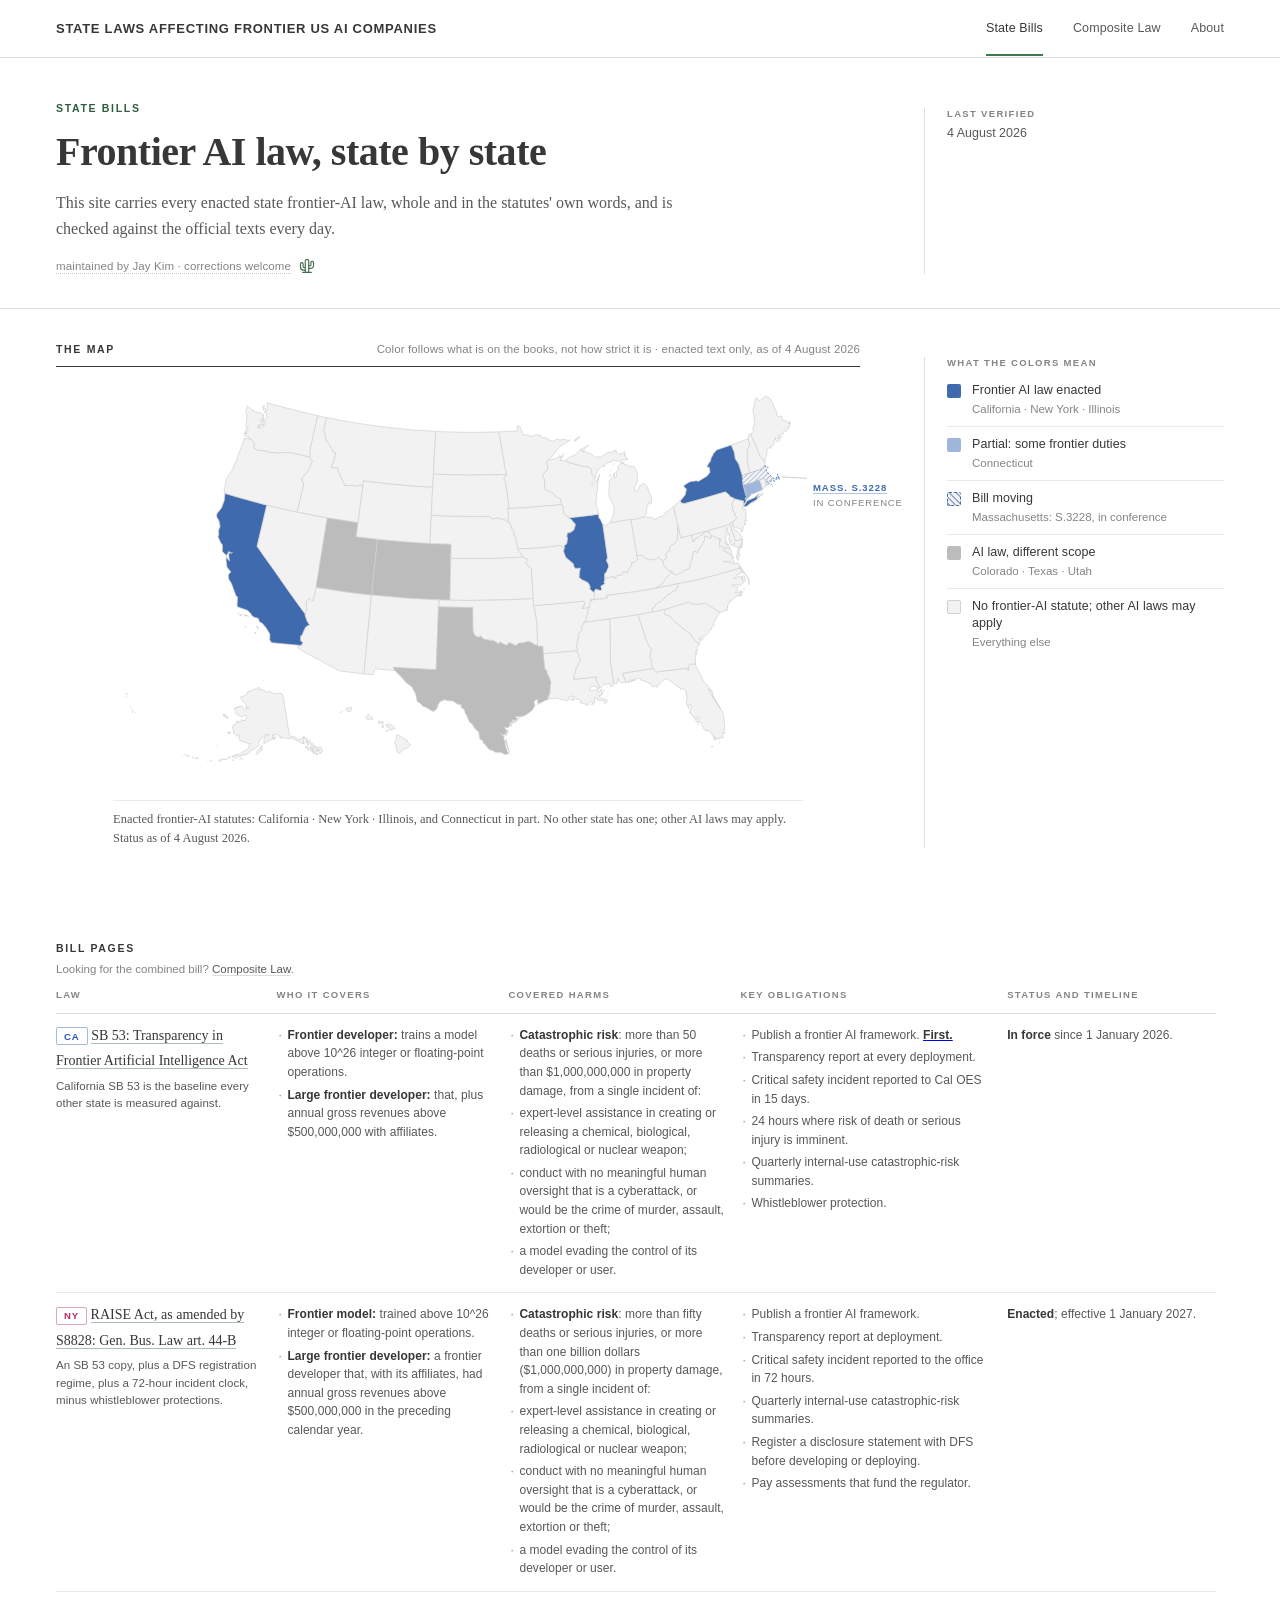
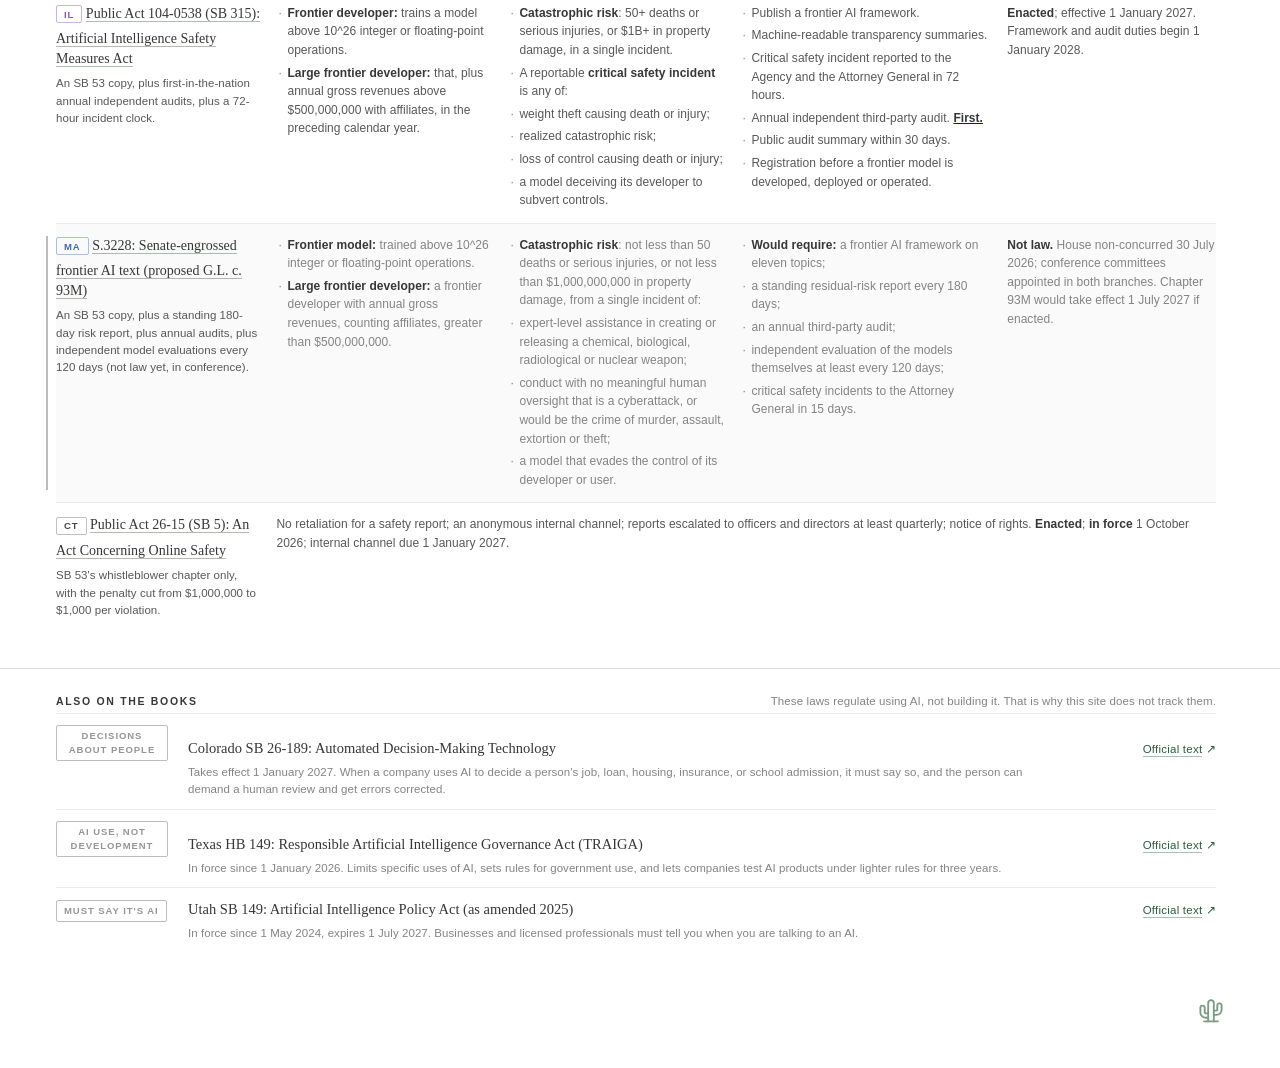
==== commit 5ecf0ba3: "publish: one-way sync from lawmap/v2/site/ (2026-08-04 17:44 EDT)" ====
--- a/index.html
+++ b/index.html
@@ -7,6 +7,8 @@
 <meta property="og:url" content="https://frontierstatelaw.com/">
 <meta property="og:image" content="https://frontierstatelaw.com/assets/og.png">
 <meta name="twitter:card" content="summary_large_image">
+<link rel="icon" href="favicon.svg" type="image/svg+xml">
+<link rel="alternate icon" href="favicon.ico" sizes="32x32">
 <link rel="stylesheet" href="assets/site.css">
 <link rel="stylesheet" href="assets/byline.css">
 <link rel="stylesheet" href="assets/mobile.css">
@@ -38,10 +40,10 @@
     <h1>Frontier AI law, state by state</h1>
     <div class="dek">This site carries every enacted state frontier-AI law, whole and in the statutes' own words, and is checked against the official texts every day.</div>
   <div class="byline" id="fb-byline">
-  <button class="byline-t" id="fb-open" type="button" aria-expanded="false">maintained by Jay Kim &middot; corrections welcome</button>
+  <button class="byline-t" id="fb-open" type="button" aria-expanded="false">maintained by Jay Kim &middot; corrections welcome</button><svg class="cactus-i" viewBox="0 0 24 24" fill="none" stroke="currentColor" stroke-width="1.7" stroke-linecap="round" stroke-linejoin="round" aria-hidden="true" focusable="false"><path d="M9.4 21.6V4.6a2.6 2.6 0 0 1 5.2 0V21.6"/><path d="M9.4 18.2H7a4.8 4.8 0 0 1-4.8-4.8V9a2 2 0 0 1 4 0v4.4a.8.8 0 0 0 .8.8h1.8"/><path d="M14.6 15.6H17a4.8 4.8 0 0 0 4.8-4.8V7a2 2 0 0 0-4 0v3.8a.8.8 0 0 1-.8.8h-2.4"/><path d="M5.6 21.6h12.8"/></svg>
   <div class="byline-card">
     <div class="byline-who">Jay Kim</div>
-    <p class="byline-ways"><a href="https://github.com/JayIoAurelius/frontier-ai-state-laws/issues">File a GitHub issue</a><span class="sep">&middot;</span><a href="mailto:jay.ifp.automation@gmail.com">jay.ifp.automation@gmail.com</a></p>
+    <p class="byline-ways"><a href="https://github.com/JayIoAurelius/frontier-ai-state-laws/issues">File a GitHub issue</a><span class="sep">&middot;</span><a href="mailto:jay.ifp.automation@gmail.com">jay.ifp.automation@gmail.com</a><span class="sep">&middot;</span><a href="/corrections.html">What this site got wrong</a></p>
     <label class="byline-lab" for="fb-text">Or send a note from this page</label>
     <textarea id="fb-text" rows="3" placeholder="What is wrong, and where?"></textarea>
     <input id="fb-hp" type="text" tabindex="-1" autocomplete="off" aria-hidden="true">
@@ -71,12 +73,15 @@
                is --m-none and the rule is --m-full, copied by hand, so the hatch
                reads as "no statute yet, but blue is coming". Both were re-derived
                under Jay's ruling 2026-08-04 12:04 ET (cream out, IFP light in): the
-               rect was #EDE8D2, the warm no-statute fill, and is now #E8E8E8, its
-               luminance-matched neutral. build/test_paperwhite.test.js asserts these
-               two literals still equal --m-none and --m-full in site.css, so the
-               pattern can never drift off the map's own palette again. -->
+               rect was #EDE8D2, the warm no-statute fill, then #E8E8E8, its
+               luminance-matched neutral, and is now #F2F2F2 under the green ruling
+               of the same day, which lifted the no-statute fill and put a real
+               #D0D0D0 stroke under the map. test_paperwhite B6 and
+               test_greenpalette G6 both assert these two literals still equal
+               --m-none and --m-full in site.css, so the pattern can never drift
+               off the map's own palette again. -->
           <pattern id="hatch" width="5" height="5" patternUnits="userSpaceOnUse" patternTransform="rotate(45)">
-            <rect width="5" height="5" fill="#E8E8E8"/>
+            <rect width="5" height="5" fill="#F2F2F2"/>
             <line x1="0" y1="0" x2="0" y2="5" stroke="#3F6BAE" stroke-width="1.6" opacity=".62"/>
           </pattern>
         </defs>
@@ -89,11 +94,11 @@
 <g><title>Washington</title><path class="st none" id="WA" d="m 192.13384,77.050432 0.0971,-1.650073 -0.19412,0.09706 0.0971,1.55301 z m 20.67445,-8.832744 0.58237,-0.970631 -0.67944,-0.09706 0.0971,1.067694 z m -1.8442,-1.747136 0.58237,-1.941262 -0.58237,-0.194127 0,2.135389 z m 7.0856,-2.814831 -0.0971,-1.941262 -1.65007,2.523641 1.74713,-0.582379 z m 0.19413,-4.076651 0.29119,-1.941262 -0.19413,-0.485316 -0.0971,2.426578 z m 0.29119,-9.512185 -0.0971,-1.067695 -0.38826,-0.09706 0.48532,1.164758 z m 3.10602,-6.406166 -0.87357,-0.09706 -1.74713,2.717767 2.6207,-2.620704 z m -2.42658,-2.620705 0.48532,-0.388252 0.0971,-0.291189 -0.58238,0.679441 z m -0.48531,0.29119 -0.29119,-1.941263 -0.87357,1.650073 1.16476,0.29119 z m -0.48532,-2.717768 -0.87357,-0.388252 0.67944,0.970631 0.19413,-0.582379 z m 2.91189,1.650074 0,-1.261821 -0.29119,0.485316 0.29119,0.776505 z m 0.87357,-1.261821 -0.38825,-0.291189 -0.0971,0 0.48531,0.291189 z m -5.5326,-2.135389 -0.48531,-0.388252 -0.19413,-0.09706 0.67944,0.485315 z m 3.59134,-0.388252 -2.6207,0.679442 0.67944,0.194126 1.94126,-0.873568 z m -2.13539,-0.194126 -0.48531,-0.582379 -0.0971,0.09706 0.58238,0.485316 z m 2.03833,-1.164758 -0.38826,0 0.48532,0.194126 -0.0971,-0.194126 z m -19.02438,49.793381 3.49428,3.785461 -0.58238,7.279734 0.67944,1.8442 5.24141,2.81483 14.75359,1.35888 0.58238,1.74714 6.98855,0.0971 6.60029,0.87357 10.774,-1.16476 5.33848,0.87357 1.45594,-0.67944 27.27474,6.21204 1.8442,0.38825 -0.19413,-0.97063 0.38826,-4.36784 -0.48532,-4.17371 11.25932,-50.666952 -1.55301,-0.29119 -22.71277,-5.338471 -19.80087,-5.047282 -22.42159,-6.21204 -6.69735,-1.650073 1.55301,8.444491 -1.45595,2.717768 -2.6207,-1.358884 2.52364,11.744637 -2.71777,3.882525 -1.26182,3.591336 0,3.688398 -5.72672,3.979588 -2.42658,-1.55301 -2.32952,1.164758 4.27078,-5.532598 -1.06769,3.785462 2.42658,-2.620705 1.94126,0.388253 -0.58238,-4.853156 1.26182,0.194126 2.6207,-5.823787 -0.87356,-0.873568 -3.39721,4.36784 -2.23246,0.09706 2.42658,-2.717767 2.71777,-0.679442 -0.97063,-4.950219 -2.71777,-0.679442 -1.35888,-2.329515 -1.65008,0.873568 -8.9298,-3.882524 -7.86211,-6.114977 -2.13539,5.92085 -0.19413,2.523641 1.65007,4.464904 -1.06769,14.462405 -0.77651,2.232452 4.36784,0.388252 -4.36784,3.10602 2.32952,1.164757 -1.8442,6.21204 -0.87357,-4.853156 -1.65007,5.629661 2.23245,2.717767 2.42658,-0.194126 2.91189,1.747136 1.45595,2.814831 1.74713,0 0,0 z"/></g>
 <g><title>Arizona</title><path class="st none" id="AZ" d="m 372.18593,309.90486 -32.71027,-4.07665 -17.56843,-2.52365 -25.04228,-3.97958 -2.52364,-0.38826 0,0.19413 -4.27078,18.83025 -2.23245,-0.0971 -3.39721,-3.00895 -4.27078,3.59133 -0.0971,15.43304 -1.55301,3.30014 0,0.29119 0,0.0971 -0.19413,2.42657 3.39721,9.12394 3.00896,4.07665 -5.43554,3.20308 -2.13539,3.97959 -3.49427,8.54155 -1.74713,0.38826 -0.0971,7.0856 3.00896,2.23246 -1.55301,4.27077 -3.49427,0.19413 0,0 -2.03833,3.78546 6.98855,4.36784 13.20058,7.3768 40.76651,21.64507 34.55447,4.27078 0.38825,0 2.71777,-28.63362 0.67944,-7.08561 7.27974,-75.12685 0.38825,-3.49427 -2.52364,-0.29119 z"/></g>
 <a href="states/ca.html" aria-label="California bill page"><title>California: open the bill page</title><path class="st full" id="CA" d="m 206.01387,363.77489 0.38825,2.13539 0,0.38825 -0.38825,-2.52364 z m -14.26828,-8.34743 0.67944,1.45595 0.38825,-0.0971 -1.06769,-1.35888 z m 16.98604,-0.29119 0.29119,2.52364 1.74714,1.26182 -2.03833,-3.78546 z m -11.74463,-13.78296 -1.0677,-0.29119 0.87357,0.38825 0.19413,-0.0971 z m -10.77401,-2.9119 -2.6207,1.55301 0.67944,0.67945 1.94126,-2.23246 z m -5.04728,-1.8442 -0.19413,0.77651 0.87357,0.19413 -0.67944,-0.97064 z m 8.54155,1.94127 4.27078,2.42658 0.77651,-0.67945 -5.04729,-1.74713 z m -33.09852,-85.51261 -0.0971,0.0971 0.0971,-0.0971 0,0 z m 10.38575,0.48531 -0.0971,-0.29119 0,0.38826 0.0971,-0.0971 z m 56.00542,-73.6709 -3.78546,-0.97064 -41.54301,-11.45344 -15.43304,-4.65903 0,0.38825 -0.87357,9.60925 -4.07665,11.35638 -6.79442,8.44449 -0.19412,4.27078 3.30014,5.92085 1.65008,7.76505 -2.32952,6.3091 0.38825,6.30911 -1.16475,2.6207 3.97958,8.63862 2.52364,3.30015 -0.19412,9.41512 6.01791,5.72672 3.49427,-5.82378 3.78547,3.00895 1.45594,-1.35888 -5.24141,0.97063 -0.0971,4.95022 1.0677,6.21204 -2.9119,-2.81483 -1.65007,-3.78546 -0.48532,5.2414 1.35889,10.38576 5.43553,6.69735 -3.59133,4.65903 0.58237,5.92085 3.88253,6.01792 6.79442,18.63612 2.13539,1.16475 -0.67945,12.9094 1.0677,1.55301 14.55947,5.24141 4.4649,4.75609 1.55301,3.10602 4.27078,2.42658 4.65903,0.87357 1.94126,5.33847 3.88252,1.8442 5.82379,6.89148 5.43554,9.02687 -0.38826,8.34743 3.00896,3.97958 39.69882,3.88253 0,0 3.49427,-0.19413 1.55301,-4.27077 -3.00896,-2.23246 0.0971,-7.0856 1.74713,-0.38826 3.49427,-8.54155 2.13539,-3.97959 5.43554,-3.20308 -3.00896,-4.07665 -3.39721,-9.12394 0.19413,-2.42657 0,-0.0971 -2.52364,-3.39721 -7.76505,-10.38575 -15.04479,-21.15976 -20.96563,-30.08957 -11.8417,-16.40366 -11.45345,-16.50074 13.20058,-56.00542 0.87357,-3.68839 z"/></a>
-<g><title>Colorado</title><path class="st usage" id="CO" d="m 489.6323,255.54951 0.38826,-19.02437 -4.65903,-0.19413 -23.6834,-0.87357 -2.32952,-0.0971 -1.94126,-0.0971 -28.82775,-1.8442 -19.2185,-1.55301 -23.97459,-2.32952 -2.32951,-0.29119 -0.29119,2.52365 -5.24141,50.56988 -1.8442,17.66549 -0.7765,7.66799 -0.19413,2.52364 3.00896,0.29119 48.91981,4.27077 21.54801,1.35889 21.45095,0.97063 3.10602,0.0971 1.94126,0.0971 4.07665,0.0971 1.94127,0.0971 6.11497,0.19413 1.55301,0 0,-1.94127 1.0677,-51.34639 0.0971,-5.72672 0,-1.8442 0.0971,-1.26182 z"/></g>
+<a href="https://leg.colorado.gov/bills/sb26-189" aria-label="Colorado SB 26-189 official text"><title>Colorado SB 26-189: AI use, not frontier development</title><path class="st usage" id="CO" d="m 489.6323,255.54951 0.38826,-19.02437 -4.65903,-0.19413 -23.6834,-0.87357 -2.32952,-0.0971 -1.94126,-0.0971 -28.82775,-1.8442 -19.2185,-1.55301 -23.97459,-2.32952 -2.32951,-0.29119 -0.29119,2.52365 -5.24141,50.56988 -1.8442,17.66549 -0.7765,7.66799 -0.19413,2.52364 3.00896,0.29119 48.91981,4.27077 21.54801,1.35889 21.45095,0.97063 3.10602,0.0971 1.94126,0.0971 4.07665,0.0971 1.94127,0.0971 6.11497,0.19413 1.55301,0 0,-1.94127 1.0677,-51.34639 0.0971,-5.72672 0,-1.8442 0.0971,-1.26182 z"/></a>
 <g><title>Nevada</title><path class="st none" id="NV" d="m 294.82662,295.8307 10.09457,-62.79983 5.14434,-31.44846 0.58238,-3.10601 -2.81483,-0.48532 -10.96813,-2.03833 -27.46887,-5.43553 -2.71776,-0.58238 -2.71777,-0.58238 -13.6859,-3.00895 -24.55697,-5.82379 -2.71777,-0.67944 -0.87357,3.68839 -13.20058,56.00542 11.45345,16.50074 11.8417,16.40366 20.96563,30.08957 15.04479,21.15976 7.76505,10.38575 2.52364,3.39721 0,-0.29119 1.55301,-3.30014 0.0971,-15.43304 4.27078,-3.59133 3.39721,3.00895 2.23245,0.0971 4.27078,-18.83025 0,-0.19413 0.48531,-3.10602 z"/></g>
 <g><title>New Mexico</title><path class="st none" id="NM" d="m 472.45213,324.75551 0.0971,-2.52364 0.0971,-2.52364 0.0971,-2.52364 -3.10602,-0.0971 -21.45095,-0.97063 -21.54801,-1.35889 -48.91981,-4.27077 -3.00896,-0.29119 -0.38825,3.49427 -7.27974,75.12685 -0.67944,7.08561 -2.71777,28.63362 0.38826,0.0971 13.39471,1.26183 1.26182,-6.79442 2.42658,-1.94127 27.17767,2.42658 0.19413,0 -2.42658,-4.75609 12.32701,0.87357 30.76901,1.74713 19.2185,0.87357 3.30015,-91.0452 0.67944,0.0971 0.0971,-2.62071 z"/></g>
 <g><title>Oregon</title><path class="st none" id="OR" d="m 162.2384,162.75717 15.43304,4.65903 41.54301,11.45344 3.78546,0.97064 2.71777,0.67944 24.55697,5.82379 13.6859,3.00895 2.71777,0.58238 0.38825,-2.03832 9.221,-38.24287 -2.62071,-6.21204 0.29119,-2.42658 10.09457,-13.20059 4.75609,-11.93876 -3.30015,-3.59134 -0.0971,-1.84419 0,-0.0971 -1.8442,-0.38825 -27.27474,-6.21204 -1.45594,0.67944 -5.33848,-0.87357 -10.774,1.16476 -6.60029,-0.87357 -6.98855,-0.0971 -0.58238,-1.74714 -14.75359,-1.35888 -5.24141,-2.81483 -0.67944,-1.8442 0.58238,-7.279734 -3.49428,-3.785461 -0.29118,0.09706 -0.67945,0.485315 -4.85315,-2.523641 -2.9119,0.873568 -1.94126,-0.970631 -2.03832,8.347429 -1.35889,2.329514 -6.01791,14.656531 -1.74714,8.05624 -1.06769,0.0971 -5.62966,13.39471 -3.78546,5.72672 -1.35889,0.97063 -3.49427,6.79442 -0.67944,7.18267 -2.13539,6.40617 1.26182,5.82378 0,0.0971 z m 35.5251,-79.688825 -0.29119,-0.873568 -0.0971,0.679442 0.38825,0.194126 z"/></g>
-<g><title>Utah</title><path class="st usage" id="UT" d="m 352.38505,204.97962 -25.04228,-3.78546 -13.97709,-2.23245 -2.71777,-0.48531 -0.58238,3.10601 -5.14434,31.44846 -10.09457,62.79983 -0.48531,3.10602 2.52364,0.38826 25.04228,3.97958 17.56843,2.52365 32.71027,4.07665 2.52364,0.29119 0.19413,-2.52364 0.7765,-7.66799 1.8442,-17.66549 5.24141,-50.56988 0.29119,-2.52365 -1.94126,-0.19412 -24.7511,-3.00896 -3.78546,-0.48531 2.42658,-18.92731 0.19412,-1.26182 -2.81483,-0.38826 z"/></g>
+<a href="https://le.utah.gov/~2024/bills/static/SB0149.html" aria-label="Utah SB 149 official text"><title>Utah SB 149: AI use, not frontier development</title><path class="st usage" id="UT" d="m 352.38505,204.97962 -25.04228,-3.78546 -13.97709,-2.23245 -2.71777,-0.48531 -0.58238,3.10601 -5.14434,31.44846 -10.09457,62.79983 -0.48531,3.10602 2.52364,0.38826 25.04228,3.97958 17.56843,2.52365 32.71027,4.07665 2.52364,0.29119 0.19413,-2.52364 0.7765,-7.66799 1.8442,-17.66549 5.24141,-50.56988 0.29119,-2.52365 -1.94126,-0.19412 -24.7511,-3.00896 -3.78546,-0.48531 2.42658,-18.92731 0.19412,-1.26182 -2.81483,-0.38826 z"/></a>
 <g><title>Wyoming</title><path class="st none" id="WY" d="m 461.38694,192.16729 0.7765,-15.14184 0.97063,-20.38326 0.0971,-2.52364 -1.26182,-0.0971 -24.94522,-1.45595 -13.97709,-1.16476 -26.49823,-2.52364 -33.19559,-4.07665 -1.35888,9.51219 -0.0971,0.58237 -0.38825,3.20309 -1.74714,12.52114 -3.30015,25.23641 -0.87357,6.3091 -0.38825,3.20309 -0.19412,1.26182 -2.42658,18.92731 3.78546,0.48531 24.7511,3.00896 1.94126,0.19412 2.32951,0.29119 23.97459,2.32952 19.2185,1.55301 28.82775,1.8442 1.94126,0.0971 0.0971,-2.52364 0.48532,-10.19163 0.87357,-17.76255 0.38825,-7.57092 0.0971,-2.52364 0.0971,-2.62071 z"/></g>
 <g><title>Arkansas</title><path class="st none" id="AR" d="m 690.4559,328.05566 -10.48282,1.55301 4.27078,-6.79442 -1.8442,-3.78546 -36.98105,3.59134 -31.25432,2.52364 -4.56197,0.29119 0.58238,2.71776 3.78546,19.60675 0.0971,4.36784 1.0677,26.40117 0.0971,4.36784 0.29119,0.0971 1.45595,1.55301 5.82378,-0.19413 0.58238,8.54155 0.19413,2.42658 3.00896,-0.29119 9.22099,-0.67944 36.5928,-3.39721 0.19412,0 -0.0971,-2.13539 0.97063,-0.67944 -1.74713,-3.30014 3.6884,-15.5301 -1.45595,-1.74714 5.5326,-6.11498 -0.38826,-5.2414 4.07665,-6.79442 0,-0.0971 -0.19412,-0.19412 3.49427,-3.20309 -0.97063,-3.88252 2.71777,-4.27078 -0.58238,-3.97959 2.91189,-5.62966 0,-0.0971 -0.0971,0 z"/></g>
 <g><title>Iowa</title><path class="st none" id="IA" d="m 661.53109,197.69989 -5.33847,-2.81483 -2.9119,-3.97959 -0.97063,-5.72672 0.77651,-2.62071 -2.81483,-3.39721 0,0 -4.7561,0.48532 -47.75505,3.97959 -19.12144,1.06769 -4.85315,0.29119 -2.03833,0.0971 1.65008,10.77401 -1.35889,5.14435 2.13539,3.20308 0,0.67944 0.67944,0.0971 3.10602,9.12394 3.00896,4.75609 0.19413,5.43554 3.30014,4.56196 -0.58238,1.94126 3.00896,12.22996 0,0.29119 0,0 19.89794,-0.58238 21.25682,-1.8442 20.86857,-2.62071 4.7561,4.17372 0.19412,0.19412 0.87357,-0.38825 -0.67944,-3.78546 3.59133,-2.23245 1.45595,-9.90044 -1.45595,-0.67944 0.87357,-5.04728 4.36784,-0.87357 4.85316,-3.49427 2.13539,-6.11498 0.0971,-3.10602 -3.88252,-3.6884 -1.16476,-2.32951 -3.6884,-2.32952 0.19413,-0.48531 0.0971,-0.48532 z"/></g>
@@ -103,7 +108,7 @@
 <g><title>Oklahoma</title><path class="st none" id="OK" d="m 609.50526,322.91131 -0.19413,-2.6207 -0.0971,-2.52364 -0.19413,-2.52364 -3.6884,0.29119 -37.56342,1.74713 -52.70528,0.77651 -22.51864,-0.29119 -4.17372,-0.0971 -1.55301,0 -6.11497,-0.19413 -1.94127,-0.0971 -4.07665,-0.0971 -1.94126,-0.0971 -0.0971,2.52364 -0.0971,2.52364 -0.0971,2.52364 -0.0971,2.62071 0.58238,0 23.48927,0.58238 24.84816,0.29119 0.29119,33.19558 1.74714,5.82379 3.88252,3.6884 4.17372,0.19413 0.87356,-1.74714 5.72673,5.24141 7.47386,0.7765 1.35888,1.55301 2.71777,-1.26182 6.79442,3.20309 0,1.84419 2.52364,-0.0971 2.6207,-2.23245 4.85316,3.10602 4.56197,1.65007 3.10601,-4.27077 9.90044,4.65902 3.6884,-3.00895 3.00896,-1.16476 2.42658,0.58238 9.12393,-2.6207 4.85316,2.03832 4.36784,2.81483 3.78546,0.67944 0.0971,0 -0.0971,-4.36784 -1.0677,-26.40117 -0.0971,-4.36784 -3.78546,-19.60675 -0.58238,-2.71776 -0.0971,-2.52365 z"/></g>
 <g><title>South Dakota</title><path class="st none" id="SD" d="m 566.89455,135.57949 -16.40367,0.48532 -39.50469,0.29119 -42.80484,-1.16476 -3.78546,-0.19413 -0.0971,2.23246 -0.38825,8.83274 -0.29119,6.69736 -0.0971,1.35888 -0.29119,0 -0.0971,2.52364 -0.97063,20.38326 -0.7765,15.14184 -0.0971,2.62071 2.9119,0.0971 32.90439,1.06769 27.85712,0.29119 19.12143,-0.19412 6.11498,3.88252 5.14435,-1.45594 3.39721,0.0971 10.57988,3.10602 3.00895,3.00895 1.8442,0.19413 0,-0.67944 -2.13539,-3.20308 1.35889,-5.14435 -1.65008,-10.77401 2.03833,-0.0971 -0.19413,-4.4649 -4.85315,-34.16622 -2.52364,-4.27078 3.88252,-6.40616 0.0971,-0.29119 -3.30014,0.19412 z"/></g>
 <g><title>Louisiana</title><path class="st none" id="LA" d="m 688.99995,469.2825 -1.26182,0.29119 -0.58238,0.58238 1.8442,-0.87357 z m 4.07665,0 -0.67944,-0.29119 -0.19412,0.29119 0.87356,0 z m 2.32952,-0.77651 -0.67944,0 -0.38826,0.48532 1.0677,-0.48532 z m -1.16476,-0.67944 -0.19413,-0.29119 -0.0971,0.29119 0.29119,0 z m 7.76505,-5.14434 -0.29119,0.19412 0.48532,0 -0.19413,-0.19412 z m 13.58884,-5.72673 0.58238,-0.7765 -0.67945,0.87357 0.0971,-0.0971 z m 1.94126,-2.52364 -0.19413,0.0971 0,0.0971 0.19413,-0.19413 z m -49.89044,8.54156 1.45594,-1.8442 -3.97959,-1.0677 -1.74713,1.45595 4.27078,1.45595 z m 40.28119,-8.44449 -0.38825,-0.38826 -0.0971,0.19413 0.48532,0.19413 z m 1.06769,-1.74714 -0.97063,-0.29119 0.29119,0.97063 0.67944,-0.67944 z m 7.95918,-1.65007 0,-0.29119 0,0.0971 0,0.19413 z m 1.94126,-1.26182 -0.0971,-0.0971 0.0971,0.19413 0,-0.0971 z m -0.7765,-0.19413 -0.19413,-0.0971 -0.0971,0.29119 0.29119,-0.19413 z m -6.79442,-0.29119 0.87357,-0.29119 0,-0.29119 -0.87357,0.58238 z m 0.48532,-0.48532 0.48531,-0.48531 -0.0971,-0.0971 -0.38825,0.58237 z m -3.39721,-3.59133 -0.19413,0.19413 0.0971,0 0.0971,-0.19413 z m -35.8163,-54.35535 -0.19412,0 -36.5928,3.39721 -9.22099,0.67944 -3.00896,0.29119 0.0971,2.32952 1.94126,18.73318 3.20309,4.4649 0.0971,2.62071 3.10602,5.43553 2.52364,7.95918 -0.87357,4.4649 -0.67944,11.0652 -1.45594,3.59133 0.19412,0 0.29119,2.52364 -1.65007,2.32952 12.03582,-1.35889 9.41513,2.62071 6.69735,0.87357 3.39721,-2.42658 -1.8442,-2.42658 6.21204,-1.94126 -0.19412,2.13539 3.20308,-0.77651 2.6207,4.07665 2.23245,-0.7765 5.82379,3.97959 -3.59133,1.26182 8.25036,2.42657 3.10602,0 1.8442,-2.23245 3.97959,-2.13539 2.81483,4.07666 1.94126,-3.6884 -0.58238,-5.82379 5.24141,2.03833 0.58238,1.74713 6.21204,0.77651 3.10602,2.52364 -0.38825,2.03832 4.36784,-4.07665 -1.65008,-2.13539 -7.27973,-1.8442 -2.71777,-1.55301 -0.0971,-2.91189 3.00896,0.38825 2.32951,-4.75609 -3.00896,-4.17371 -1.65007,3.97958 -3.78546,-0.67944 2.6207,-4.27078 -1.74713,-0.48531 -4.27078,3.00896 -6.11498,0.38825 -1.74713,-1.35889 2.81483,-4.95021 3.30014,-0.0971 5.62967,1.8442 4.07665,0.38825 0,0 -2.23245,-2.81483 -4.27078,-8.34742 1.16476,-4.65903 -33.48678,3.68839 1.26182,-1.26182 -1.35888,-3.49427 2.03832,-3.00896 1.16476,-7.57092 7.3768,-12.6182 -3.59134,-4.36784 0.19413,-3.20309 -2.23246,-5.24141 0,-0.67944 z"/></g>
-<g><title>Texas</title><path class="st usage" id="TX" d="m 573.98015,536.93549 -4.65902,-17.56842 0,3.30015 4.65902,14.26827 z m -1.06769,-30.86607 -3.30015,6.21204 -0.38825,2.03833 3.6884,-8.25037 z m 2.6207,-4.56196 3.10602,-4.07666 -2.23245,1.35889 -0.87357,2.71777 z m 10.96814,-9.90044 -7.27974,3.78546 2.03833,-0.38825 5.24141,-3.39721 z m 0.97063,-1.35889 2.03832,-1.65007 -0.7765,0.19413 -1.26182,1.45594 z m -115.11686,-162.87191 -0.67944,-0.0971 -3.30015,91.0452 -19.2185,-0.87357 -30.76901,-1.74713 -12.32701,-0.87357 2.42658,4.75609 0.0971,0.0971 10.48282,10.48281 6.01791,7.08561 7.95917,5.92085 5.62967,10.28869 2.13538,10.77401 4.56197,3.00895 3.59134,3.97959 5.14434,1.8442 7.47386,4.75609 3.39721,1.26183 4.65903,-4.65903 1.45595,-4.95022 2.42658,-4.7561 7.57092,-3.00895 2.91189,1.45594 8.44449,0.67945 7.66799,4.75609 5.24141,0.97063 -1.45595,2.71777 3.00896,1.94126 2.81483,3.39721 0.58238,3.59133 1.8442,2.42658 4.27077,10.28869 4.27078,3.59134 3.30015,5.43553 4.17371,4.27078 1.8442,0.58238 1.55301,11.06519 4.56197,2.52365 0.19412,3.49427 1.16476,-0.29119 7.95918,9.70631 3.97959,0.87357 5.04728,3.00896 7.76505,0 5.62966,3.10601 6.69735,-1.45594 -3.00895,-2.81483 -2.71777,-8.1533 -1.06769,-7.08561 -1.55301,-2.32952 0.67944,-4.75609 -2.03833,-0.19413 -2.71777,-4.4649 3.10602,3.30015 3.59134,-1.26182 1.94126,-5.14435 -3.88252,-5.24141 5.82378,0.67944 2.71777,-4.17371 -0.38825,-1.45595 2.42658,-3.20308 -0.58238,2.81483 2.71777,-2.13539 -1.0677,-3.78546 3.49427,1.8442 4.46491,-2.52364 -4.36784,-4.56197 2.71776,1.0677 5.04729,0.29119 6.60029,-1.45595 7.3768,-4.95022 4.4649,-3.6884 0.67944,-2.71777 2.71777,-2.81483 -1.45595,-4.65903 0.29119,-2.91189 4.85316,-2.13539 -0.38826,5.14435 2.9119,0 -3.20308,2.71776 12.90939,-6.79441 2.13539,-0.0971 1.35888,-6.21204 0.38826,0 1.45594,-3.59133 0.67944,-11.0652 0.87357,-4.4649 -2.52364,-7.95918 -3.10602,-5.43553 -0.0971,-2.62071 -3.20309,-4.4649 -1.94126,-18.73318 -0.0971,-2.32952 -0.19413,-2.42658 -0.58238,-8.54155 -5.82378,0.19413 -1.45595,-1.55301 -0.29119,-0.0971 -0.0971,0 -3.78546,-0.67944 -4.36784,-2.81483 -4.85316,-2.03832 -9.12393,2.6207 -2.42658,-0.58238 -3.00896,1.16476 -3.6884,3.00895 -9.90044,-4.65902 -3.10601,4.27077 -4.56197,-1.65007 -4.85316,-3.10602 -2.6207,2.23245 -2.52364,0.0971 0,-1.84419 -6.79442,-3.20309 -2.71777,1.26182 -1.35888,-1.55301 -7.47386,-0.7765 -5.72673,-5.24141 -0.87356,1.74714 -4.17372,-0.19413 -3.88252,-3.6884 -1.74714,-5.82379 -0.29119,-33.19558 -24.84816,-0.29119 -23.48927,-0.58238 -0.58238,0 z"/></g>
+<a href="https://capitol.texas.gov/BillLookup/History.aspx?LegSess=89R&amp;Bill=HB149" aria-label="Texas HB 149 official text"><title>Texas HB 149: AI use, not frontier development</title><path class="st usage" id="TX" d="m 573.98015,536.93549 -4.65902,-17.56842 0,3.30015 4.65902,14.26827 z m -1.06769,-30.86607 -3.30015,6.21204 -0.38825,2.03833 3.6884,-8.25037 z m 2.6207,-4.56196 3.10602,-4.07666 -2.23245,1.35889 -0.87357,2.71777 z m 10.96814,-9.90044 -7.27974,3.78546 2.03833,-0.38825 5.24141,-3.39721 z m 0.97063,-1.35889 2.03832,-1.65007 -0.7765,0.19413 -1.26182,1.45594 z m -115.11686,-162.87191 -0.67944,-0.0971 -3.30015,91.0452 -19.2185,-0.87357 -30.76901,-1.74713 -12.32701,-0.87357 2.42658,4.75609 0.0971,0.0971 10.48282,10.48281 6.01791,7.08561 7.95917,5.92085 5.62967,10.28869 2.13538,10.77401 4.56197,3.00895 3.59134,3.97959 5.14434,1.8442 7.47386,4.75609 3.39721,1.26183 4.65903,-4.65903 1.45595,-4.95022 2.42658,-4.7561 7.57092,-3.00895 2.91189,1.45594 8.44449,0.67945 7.66799,4.75609 5.24141,0.97063 -1.45595,2.71777 3.00896,1.94126 2.81483,3.39721 0.58238,3.59133 1.8442,2.42658 4.27077,10.28869 4.27078,3.59134 3.30015,5.43553 4.17371,4.27078 1.8442,0.58238 1.55301,11.06519 4.56197,2.52365 0.19412,3.49427 1.16476,-0.29119 7.95918,9.70631 3.97959,0.87357 5.04728,3.00896 7.76505,0 5.62966,3.10601 6.69735,-1.45594 -3.00895,-2.81483 -2.71777,-8.1533 -1.06769,-7.08561 -1.55301,-2.32952 0.67944,-4.75609 -2.03833,-0.19413 -2.71777,-4.4649 3.10602,3.30015 3.59134,-1.26182 1.94126,-5.14435 -3.88252,-5.24141 5.82378,0.67944 2.71777,-4.17371 -0.38825,-1.45595 2.42658,-3.20308 -0.58238,2.81483 2.71777,-2.13539 -1.0677,-3.78546 3.49427,1.8442 4.46491,-2.52364 -4.36784,-4.56197 2.71776,1.0677 5.04729,0.29119 6.60029,-1.45595 7.3768,-4.95022 4.4649,-3.6884 0.67944,-2.71777 2.71777,-2.81483 -1.45595,-4.65903 0.29119,-2.91189 4.85316,-2.13539 -0.38826,5.14435 2.9119,0 -3.20308,2.71776 12.90939,-6.79441 2.13539,-0.0971 1.35888,-6.21204 0.38826,0 1.45594,-3.59133 0.67944,-11.0652 0.87357,-4.4649 -2.52364,-7.95918 -3.10602,-5.43553 -0.0971,-2.62071 -3.20309,-4.4649 -1.94126,-18.73318 -0.0971,-2.32952 -0.19413,-2.42658 -0.58238,-8.54155 -5.82378,0.19413 -1.45595,-1.55301 -0.29119,-0.0971 -0.0971,0 -3.78546,-0.67944 -4.36784,-2.81483 -4.85316,-2.03832 -9.12393,2.6207 -2.42658,-0.58238 -3.00896,1.16476 -3.6884,3.00895 -9.90044,-4.65902 -3.10601,4.27077 -4.56197,-1.65007 -4.85316,-3.10602 -2.6207,2.23245 -2.52364,0.0971 0,-1.84419 -6.79442,-3.20309 -2.71777,1.26182 -1.35888,-1.55301 -7.47386,-0.7765 -5.72673,-5.24141 -0.87356,1.74714 -4.17372,-0.19413 -3.88252,-3.6884 -1.74714,-5.82379 -0.29119,-33.19558 -24.84816,-0.29119 -23.48927,-0.58238 -0.58238,0 z"/></a>
 <a href="states/ct.html" aria-label="Connecticut bill page"><title>Connecticut: open the bill page</title><path class="st partial" id="CT" d="m 936.99622,143.34454 -13.97709,5.33847 -0.19412,-0.48531 -7.86211,2.32951 -1.74714,0.48532 0.19413,0.97063 3.68839,14.26828 1.16476,1.45595 -2.52364,3.10602 1.74714,1.65007 0,0 5.62966,-5.43554 3.00895,-4.17371 0.58238,1.16476 14.17122,-6.30911 0.29119,-0.29118 -0.0971,-2.32952 -0.58237,-2.03833 -3.00896,-8.44449 -0.38825,-1.06769 -0.0971,-0.19413 z"/></a>
 <g><title>New Hampshire</title><path class="st none" id="NH" d="m 923.8927,75.982738 -1.26182,1.55301 -1.45594,-0.29119 -0.77651,6.406166 0,0.09706 2.32952,8.735681 -0.19413,1.747136 -4.17372,5.532598 1.0677,5.047281 0,6.30911 -0.77651,5.82378 4.36784,15.91836 0,0 0,0 3.97959,-1.26182 12.22996,-4.07666 5.53259,-6.01791 0,0 0,-1.55301 0.29119,-2.52364 -0.67944,0.29119 -0.0971,-0.58238 -6.11498,-7.47386 -0.19413,-0.67944 -14.07415,-33.001465 0,0 z"/></g>
 <g><title>Rhode Island</title><path class="st none" id="RI" d="m 946.50841,152.08022 -0.0971,-2.03832 -0.29119,0.7765 0.38825,1.26182 z m 1.94126,-1.55301 -1.26182,-2.42657 -0.0971,2.52364 1.35888,-0.0971 z m -0.58238,-3.00895 0.67944,1.74713 0.87357,1.55301 0.58238,-1.16475 -0.87357,-1.65008 -0.29119,-1.16475 -0.97063,0 0,0.67944 z m -10.774,-3.97959 0.38825,1.06769 3.00896,8.44449 0.58237,2.03833 0.0971,2.32952 0.19412,-0.29119 4.65903,-3.6884 -0.87356,-6.60029 1.94126,-0.38826 0,0 -4.27078,-5.14434 -4.4649,1.74713 -1.26182,0.48532 z"/></g>
@@ -231,8 +236,16 @@
           <li>conduct with no meaningful human oversight that is a cyberattack, or would be the crime of murder, assault, extortion or theft;</li>
           <li>a model evading the control of its developer or user.</li>
         </ul></td>
+        <!-- FIRST = FIRST ENACTED (Jay, 2026-08-04). The marker is bold, linked
+             to the same source the provision's own first_in_nation band cites,
+             and appears on exactly two bullets in the whole table: this one and
+             Illinois's annual audit. It is a claim of primacy, which is the
+             claim class this site is least able to prove on its own authority,
+             so it never appears without the link behind it. Pinned by
+             build/test_firstmark.test.js (F1-F4), which reads the URL out of
+             data/provisions/ca.json rather than trusting the one typed here. -->
         <td data-col="Key obligations"><ul class="cl">
-          <li>Publish a frontier AI framework.</li>
+          <li>Publish a frontier AI framework. <a href="https://fpf.org/blog/californias-sb-53-the-first-frontier-ai-law-explained/"><b>First.</b></a></li>
           <li>Transparency report at every deployment.</li>
           <li>Critical safety incident reported to Cal OES in 15 days.</li>
           <li>24 hours where risk of death or serious injury is imminent.</li>
@@ -302,7 +315,10 @@
           <li>Publish a frontier AI framework.</li>
           <li>Machine-readable transparency summaries.</li>
           <li>Critical safety incident reported to the Agency and the Attorney General in 72 hours.</li>
-          <li>Annual independent third-party audit.</li>
+          <!-- The table's second and last first-in-the-nation marker; see the
+               California obligations cell for the rule. Its URL is held to
+               data/provisions/il.json by test_firstmark F3. -->
+          <li>Annual independent third-party audit. <a href="https://www.skadden.com/insights/publications/2026/07/illinois-enacts-ai-safety-law-becoming-first-state"><b>First.</b></a></li>
           <li>Public audit summary within 30 days.</li>
           <li>Registration before a frontier model is developed, deployed or operated.</li>
         </ul></td>
@@ -370,30 +386,41 @@
   </div>
 </div>
 
+<!-- ALSO ON THE BOOKS, IN A READER'S WORDS (Jay's ruling, 2026-08-04, given as
+     exact copy). The strip used to describe these acts in their own drafting
+     vocabulary — "consequential decisions", "a 36-month sandbox", "generative-AI
+     disclosure duties in regulated occupations and high-risk interactions" —
+     which told a reader nothing they did not already have to be a lawyer to
+     know, and left the one question the strip exists to answer ("why are these
+     listed but not tracked?") repeated three times in three different hedges.
+     The subtitle now answers it once for all three, so each row is free to say
+     only what its act does. Every word here is pinned by
+     build/test_plainspeak.test.js (P1-P4); the chips render uppercase from
+     .chip's text-transform, so the source stays sentence case. -->
 <div class="strip">
   <div class="sum-head">
     <h2>Also on the books</h2>
-    <span>AI statutes that reach companies but not frontier development</span>
+    <span>These laws regulate using AI, not building it. That is why this site does not track them.</span>
   </div>
 
   <div class="sum-row">
-    <div><span class="chip scope">Consequential decisions</span></div>
+    <div><span class="chip scope">Decisions about people</span></div>
     <div class="sum-t">Colorado SB 26-189: Automated Decision-Making Technology
-      <span class="sub">Enacted, effective 1 January 2027. Repealed and replaced the 2024 Colorado AI Act, whose enforcement had been stayed; regulates AI use in consequential decisions, not frontier model development.</span></div>
+      <span class="sub">Takes effect 1 January 2027. When a company uses AI to decide a person's job, loan, housing, insurance, or school admission, it must say so, and the person can demand a human review and get errors corrected.</span></div>
     <a class="sum-l" href="https://leg.colorado.gov/bills/sb26-189"><u>Official text</u> &#8599;</a>
   </div>
 
   <div class="sum-row">
     <div><span class="chip scope">AI use, not development</span></div>
     <div class="sum-t">Texas HB 149: Responsible Artificial Intelligence Governance Act (TRAIGA)
-      <span class="sub">In force since 1 January 2026. Restricts specified AI uses, regulates government AI, creates a 36-month sandbox and an AI advisory council.</span></div>
+      <span class="sub">In force since 1 January 2026. Limits specific uses of AI, sets rules for government use, and lets companies test AI products under lighter rules for three years.</span></div>
     <a class="sum-l" href="https://capitol.texas.gov/BillLookup/History.aspx?LegSess=89R&amp;Bill=HB149"><u>Official text</u> &#8599;</a>
   </div>
 
   <div class="sum-row">
-    <div><span class="chip scope">Consumer disclosure</span></div>
+    <div><span class="chip scope">Must say it's AI</span></div>
     <div class="sum-t">Utah SB 149: Artificial Intelligence Policy Act (as amended 2025)
-      <span class="sub">In force since 1 May 2024, sunsets 1 July 2027. Generative-AI disclosure duties in regulated occupations and high-risk interactions.</span></div>
+      <span class="sub">In force since 1 May 2024, expires 1 July 2027. Businesses and licensed professionals must tell you when you are talking to an AI.</span></div>
     <a class="sum-l" href="https://le.utah.gov/~2024/bills/static/SB0149.html"><u>Official text</u> &#8599;</a>
   </div>
 </div>
@@ -499,11 +526,33 @@
 (function () {
   var MONTHS = ["January", "February", "March", "April", "May", "June", "July",
     "August", "September", "October", "November", "December"];
+  var ZONE = "America/New_York";
   function longDate(iso) {
     var m = /^(\d{4})-(\d{2})-(\d{2})$/.exec(iso || "");
     if (!m) return null;
     var mo = MONTHS[Number(m[2]) - 1];
     return mo ? Number(m[3]) + " " + mo + " " + m[1] : null;
+  }
+  function etParts(d, opts) {
+    opts.timeZone = ZONE;
+    var p = new Intl.DateTimeFormat("en-US", opts).formatToParts(d), g = {}, i;
+    for (i = 0; i < p.length; i++) g[p[i].type] = p[i].value;
+    return g;
+  }
+  function relative(iso, now) {
+    try {
+      var t = Date.parse(typeof iso === "string" ? iso : "");
+      if (isNaN(t) || Math.abs(now - t) >= 864e5) return null;
+      var d = new Date(t);
+      var a = etParts(d, { year: "numeric", month: "2-digit", day: "2-digit",
+        hour: "numeric", minute: "2-digit", hour12: true });
+      var b = etParts(now, { year: "numeric", month: "2-digit", day: "2-digit" });
+      var same = a.year === b.year && a.month === b.month && a.day === b.day;
+      var word = same ? "today" : (t < now ? "yesterday" : null);
+      if (!word || !a.hour || !a.minute || !a.dayPeriod) return null;
+      return word + ", " + a.hour + ":" + a.minute + " "
+        + a.dayPeriod.toLowerCase() + " ET";
+    } catch (e) { return null; }
   }
   fetch("/verified.json", { cache: "no-store" })
     .then(function (r) { return r.ok ? r.json() : null; })
@@ -512,7 +561,11 @@
       var d = longDate(j.last_verified);
       if (d) {
         var stamps = document.querySelectorAll("[data-verified-stamp]");
-        for (var i = 0; i < stamps.length; i++) stamps[i].textContent = d;
+        var head = document.querySelectorAll("dd[data-verified-stamp], dd [data-verified-stamp]");
+        var rel = relative(j.generated_at, new Date());
+        for (var i = 0; i < stamps.length; i++)
+          stamps[i].textContent =
+            rel && [].indexOf.call(head, stamps[i]) >= 0 ? rel : d;
       }
       if (j.ma_status) {
         var chips = document.querySelectorAll("[data-ma-status]");
@@ -523,4 +576,5 @@
     .catch(function () {});
 })();
 </script>
+<div class="colophon"><svg class="cactus-c" viewBox="0 0 24 24" fill="none" stroke="currentColor" stroke-width="1.7" stroke-linecap="round" stroke-linejoin="round" aria-hidden="true" focusable="false"><path d="M9.4 21.6V4.6a2.6 2.6 0 0 1 5.2 0V21.6"/><path d="M9.4 18.2H7a4.8 4.8 0 0 1-4.8-4.8V9a2 2 0 0 1 4 0v4.4a.8.8 0 0 0 .8.8h1.8"/><path d="M14.6 15.6H17a4.8 4.8 0 0 0 4.8-4.8V7a2 2 0 0 0-4 0v3.8a.8.8 0 0 1-.8.8h-2.4"/><path d="M5.6 21.6h12.8"/></svg></div>
 </body></html>
--- a/assets/site.css
+++ b/assets/site.css
@@ -34,11 +34,35 @@
    1.345:1 on white, --ink-2 7.086 -> 7.114, --ink-3 3.665 -> 3.740. Nothing got
    quieter; the hierarchy is the one Jay already approved, hue-corrected.
    The cool tokens (blues, --il, --ny, --green) never referenced the paper and
-   are untouched. Pinned by build/test_paperwhite.test.js. */
+   are untouched. Pinned by build/test_paperwhite.test.js.
+
+   ---------- GREEN STRUCTURAL (Jay ruling 2026-08-04 16:49-17:06 ET) ----------
+   Approved from mockups/green_2026-08-04/B_front.html + B_ma.html. Three moves,
+   all of them values in place, none of them a selector:
+
+   1. THE --blue-* FAMILY IS THE LINK-AND-AFFORDANCE FAMILY, AND IT IS GREEN.
+      The names stay — the same call --off got when the cream went white, so no
+      rule outside this block had to move — but every one of them now holds a
+      green. --blue-ink #2E5D3C is the primary: links, the eyebrow, the nav
+      underline, every word you can act on. It reads 7.64:1 on the paper against
+      the 4.50:1 of the #1E7FA9 it replaces, and sits between --ink-2 (7.11) and
+      --ink (11.90): ink-adjacent, statute book, not mint. --blue-d and --blue
+      are the secondary #3F7A4E, which is the palette's own --green, already
+      carrying "in force".
+      The point of the move is what it does to BLUE: --ca #2658B9 is untouched,
+      so blue on this site now means California and nothing else.
+   2. THE PANEL FILL IS THE PAPER. --panel #F4F4F4 -> #FFFFFF. The source card
+      was a tint AND a hairline box (card.css); it is a hairline box now.
+   3. THE MAP IS ENGRAVED, NOT FILLED. --m-none #E8E8E8 -> #F2F2F2 (1.12:1 on
+      the paper) with a real #D0D0D0 state stroke below replacing the white one.
+      Every pairwise separation improves: enacted 4.37 -> 4.78, partial
+      1.69 -> 1.85, different-scope 1.55 -> 1.70.
+   Pinned, with every ratio recomputed rather than quoted, by
+   build/test_greenpalette.test.js. */
 :root{
-  --off:#FFFFFF; --panel:#F4F4F4; --ink:#373737;
+  --off:#FFFFFF; --panel:#FFFFFF; --ink:#373737;
   --ink-2:#585858; --ink-3:#848484; --rule:#DEDEDE; --rule-2:#EAEAEA;
-  --blue:#41C4FC; --blue-d:#35ABDD; --blue-ink:#1E7FA9;
+  --blue:#3F7A4E; --blue-d:#3F7A4E; --blue-ink:#2E5D3C;
   --ca:#2658B9; --ny:#B52964; --il:#8A56B5; --ct:#4A4A4A; --ma:#3F6BAE; --green:#3F7A4E;
   /* --gold is DERIVED, not invented (Jay's chip ruling, 2026-08-03): it was the
      palette's own warm axis — the hue of the old warm --ink-3 #8B8474 and
@@ -53,7 +77,12 @@
      It now reads as a chosen accent (brand law allows rich black plus one other
      colour) rather than as the warm family's brightest member. */
   --gold:#8F6B1E;
-  --m-full:#3F6BAE; --m-on:#2E5B9E; --m-partial:#9DB6D9; --m-usage:#BCBCBC; --m-none:#E8E8E8;
+  /* The maker's mark (Jay, 2026-08-04 17:06 ET). Green, not the ink grey the
+     variant shipped with: at 62% opacity a grey colophon reads as a stray glyph
+     rather than a mark. A decorative mark is not a link, so reusing the link
+     hue on it is an argued exception, not an accident. */
+  --mark:#2E5D3C;
+  --m-full:#3F6BAE; --m-on:#2E5B9E; --m-partial:#9DB6D9; --m-usage:#BCBCBC; --m-none:#F2F2F2;
   --railw:128px; --railgap:22px;              /* bill pages override to 132/24 */
   /* Room the map column keeps clear on each side for the Massachusetts callout,
      which hangs OUTSIDE .mapwrap at left:100% and so is invisible to the layout
@@ -112,7 +141,7 @@
 .status{font-family:var(--sans);font-size:9.5px;font-weight:600;letter-spacing:.13em;
   text-transform:uppercase;color:var(--green);border:1px solid rgba(63,122,78,.42);
   background:rgba(63,122,78,.10);padding:4px 9px 3px;border-radius:2px;}
-.status.live{color:var(--blue-ink);border-color:rgba(30,127,169,.42);background:rgba(65,196,252,.10);}
+.status.live{color:var(--blue-ink);border-color:rgba(46,93,60,.42);background:rgba(46,93,60,.08);}
 .entries{margin-top:20px;padding-top:14px;border-top:1px solid var(--rule-2);max-width:660px;}
 .entries dt{font-size:9.5px;font-weight:600;letter-spacing:.14em;text-transform:uppercase;
   color:var(--ink-3);margin-bottom:8px;}
@@ -152,7 +181,7 @@
   color:var(--ink-3);margin-top:4px;letter-spacing:.005em;}
 .sum-l{text-align:right;font-size:11.5px;letter-spacing:.02em;color:var(--blue-ink);
   text-decoration:none;white-space:nowrap;}
-.sum-l u{text-decoration:none;border-bottom:1px solid rgba(30,127,169,.35);padding-bottom:1px;}
+.sum-l u{text-decoration:none;border-bottom:1px solid rgba(46,93,60,.40);padding-bottom:1px;}
 /* "also on the books" strip (ruling 17): quieter than a summary block, same rows */
 .strip{padding:26px 56px 40px;}
 .strip .sum-row{padding:11px 0 10px;}
@@ -250,10 +279,15 @@
   border-top:1px solid rgba(138,86,181,.24);
   font-family:var(--sans);font-size:12.5px;line-height:1.62;color:var(--ink-3);}
 
-/* ---------- register B: SELECTION STATE (blue) ----------
+/* ---------- register B: SELECTION STATE (green since 2026-08-04) ----------
    Which row the right-hand panel is currently showing, and the identical
-   words inside it. Never used to say a provision is new. */
-.sec.sel{background:rgba(65,196,252,.085);}
+   words inside it. Never used to say a provision is new.
+   The washes are lighter than the blue ones they replace (.085 -> .06 for the
+   row, .26 -> .14 for the highlight) because #2E5D3C is a dark green where
+   #41C4FC was a light blue: at the old alphas the same tint reads twice as
+   heavy. Body ink is 10.84:1 over the row wash and 9.58:1 under the
+   highlight, both recomputed in build/test_greenpalette.test.js G4. */
+.sec.sel{background:rgba(46,93,60,.06);}
 .sec.sel::before{content:"";position:absolute;left:-20px;top:0;bottom:0;width:2px;background:var(--blue-d);}
 .sec.sel .chip.il{color:#fff;background:var(--il);border-color:var(--il);}
 .sec.sel .chip.vs,.sec.sel .chip.tag-tightens{color:#fff;background:var(--ca);border-color:var(--ca);}
@@ -262,7 +296,7 @@
 .sec.hov .secno{color:var(--ink-2);}
 .openat{font-size:9px;font-weight:600;letter-spacing:.09em;text-transform:uppercase;
   color:var(--blue-ink);margin-top:9px;white-space:nowrap;}
-.hl{background:rgba(65,196,252,.26);box-shadow:0 1px 0 var(--blue-d);padding-bottom:.5px;}
+.hl{background:rgba(46,93,60,.14);box-shadow:0 1px 0 var(--blue-d);padding-bottom:.5px;}
 
 /* ---------- source panel (right half of the split) ---------- */
 .p-head{display:flex;align-items:center;gap:10px;margin-bottom:13px;}
@@ -302,13 +336,19 @@
      diff.scope--m-usage   #BCBCBC   1.90 on paper, 2.82 against enacted. It was
                            #C3BBA6, a warm beige that the legend called "gray";
                            on white it is finally the gray it always claimed.
-     no statute--m-none    #E8E8E8   1.23 on paper — deliberately near-background,
-                           separated from it by the white state strokes below.
+     no statute--m-none    #F2F2F2   1.12 on paper — deliberately near-background,
+                           and since 2026-08-04 drawn rather than filled.
    Every one of those numbers moved by at most +0.074 against its cream value, so
    the map a reader learned last week still reads the same this week.
-   The state strokes are the paper itself (--off), which is what keeps 51 shapes
-   legible when most of them carry the near-background fill. */
-.st{stroke:var(--off);stroke-width:1.1;stroke-linejoin:round;fill:var(--m-none);}
+   THE STATE STROKES WERE THE PAPER; they are a real #D0D0D0 line now (green
+   ruling, 2026-08-04). That is the trade: the no-statute fill steps closer to
+   the paper (1.23 -> 1.12) so the map stops being a grey mass, and an engraved
+   outline takes over the job of keeping 51 shapes apart. The stroke reads
+   1.38:1 against the new fill and 1.54:1 against the paper, and every pairwise
+   separation improved rather than degraded — enacted 4.37 -> 4.78, partial
+   1.69 -> 1.85, different-scope 1.55 -> 1.70. Pinned by
+   build/test_greenpalette.test.js G6. */
+.st{stroke:#D0D0D0;stroke-width:1;stroke-linejoin:round;fill:var(--m-none);}
 .st.full{fill:var(--m-full);}
 .st.partial{fill:var(--m-partial);}
 .st.usage{fill:var(--m-usage);}
@@ -353,10 +393,15 @@
 .lrow{display:grid;grid-template-columns:14px 1fr;gap:11px;align-items:start;
   padding:9px 0;border-top:1px solid var(--rule-2);}
 .lrow:first-of-type{border-top:none;padding-top:0;}
-.sw{width:14px;height:14px;border-radius:2px;margin-top:2px;background:var(--m-none);}
-.sw.full{background:var(--m-full);}
-.sw.partial{background:var(--m-partial);}
-.sw.usage{background:var(--m-usage);}
+/* The bare .sw is the no-statute swatch, so it carries the map's own edge
+   (green ruling, 2026-08-04): a 1.12:1 fill with no stroke is a blank square in
+   a legend. The three solid fills clear the border again — on the map they are
+   fills, not outlines. */
+.sw{width:14px;height:14px;border-radius:2px;margin-top:2px;background:var(--m-none);
+  border:1px solid #D0D0D0;}
+.sw.full{background:var(--m-full);border-color:transparent;}
+.sw.partial{background:var(--m-partial);border-color:transparent;}
+.sw.usage{background:var(--m-usage);border-color:transparent;}
 .sw.moving{background:var(--m-none);border:1px dashed var(--m-full);
   background-image:repeating-linear-gradient(45deg,rgba(63,107,174,.55) 0 1.5px,transparent 1.5px 4.5px);}
 .lrow .n{font-size:12.5px;color:var(--ink);line-height:1.35;letter-spacing:.005em;}
@@ -431,7 +476,7 @@
 .cl li:last-child{margin-bottom:0;}
 .cl li::before{content:"·";position:absolute;left:2px;color:var(--ink-3);}
 .lst-law a{color:var(--ink);text-decoration:none;
-  border-bottom:1px solid rgba(30,127,169,.35);}
+  border-bottom:1px solid rgba(46,93,60,.40);}
 .lst-law a:hover{color:var(--blue-ink);}
 .lst thead th:nth-child(2),.lst thead th:nth-child(3){width:20%;}
 .lst thead th:nth-child(4){width:23%;}
--- a/assets/byline.css
+++ b/assets/byline.css
@@ -31,7 +31,7 @@
   color:var(--ink-2);margin-top:4px;}
 .byline-ways{font-size:11.5px;line-height:1.5;margin-top:9px;}
 .byline-ways a{color:var(--blue-ink);text-decoration:none;
-  border-bottom:1px solid rgba(30,127,169,.35);}
+  border-bottom:1px solid rgba(46,93,60,.40);}
 .byline-ways .sep{color:#BEBEBE;padding:0 5px;}
 .byline-lab{display:block;font-size:9.5px;font-weight:600;letter-spacing:.14em;
   text-transform:uppercase;color:var(--ink-3);margin:13px 0 6px;}
@@ -42,10 +42,26 @@
 #fb-hp{position:absolute;left:-9999px;width:1px;height:1px;opacity:0;}
 .byline-send{margin-top:8px;font-family:var(--sans);font-size:9.5px;
   font-weight:600;letter-spacing:.11em;text-transform:uppercase;color:var(--blue-ink);
-  background:transparent;border:1px solid rgba(30,127,169,.42);border-radius:2px;
+  background:transparent;border:1px solid rgba(46,93,60,.45);border-radius:2px;
   padding:5px 11px 4px;cursor:pointer;}
-.byline-send:hover{background:rgba(65,196,252,.10);}
+.byline-send:hover{background:rgba(46,93,60,.08);}
 .byline-send[disabled]{color:var(--ink-3);border-color:var(--rule);cursor:default;}
 .byline-status{font-size:11.5px;line-height:1.5;color:var(--ink-3);margin-top:8px;}
 .byline-status:empty{display:none;}
 .byline-status a{color:var(--blue-ink);}
+
+/* ---------- the maker's mark (Jay, 2026-08-04 16:32 / 17:06 ET) ----------
+   One cactus, drawn once in build/byline.js, used twice on every page: inline
+   at the byline and as the colophon in the bottom-right corner. It lives beside
+   the byline rather than in site.css for the same reason the byline does — this
+   is new vocabulary, not extracted mockup vocabulary, and site.css is frozen.
+   Line art at the site's own hairline weight, one colour, no fill, so it reads
+   as a printer's mark and not as an icon set. --mark is green: at .62 a grey
+   colophon is nearly invisible on white and reads as a stray glyph, and a
+   decorative mark is not a link, so it may share the link hue. */
+.cactus-i{width:16px;height:16px;vertical-align:-3.5px;margin-left:8px;
+  color:var(--mark);opacity:.9;}
+.colophon{display:flex;justify-content:flex-end;align-items:center;
+  padding:0 56px 44px;margin-top:6px;}
+.colophon .cactus-c{width:26px;height:26px;color:var(--mark);opacity:.62;}
+@media (max-width:899px){.colophon{padding:0 18px 30px;}}
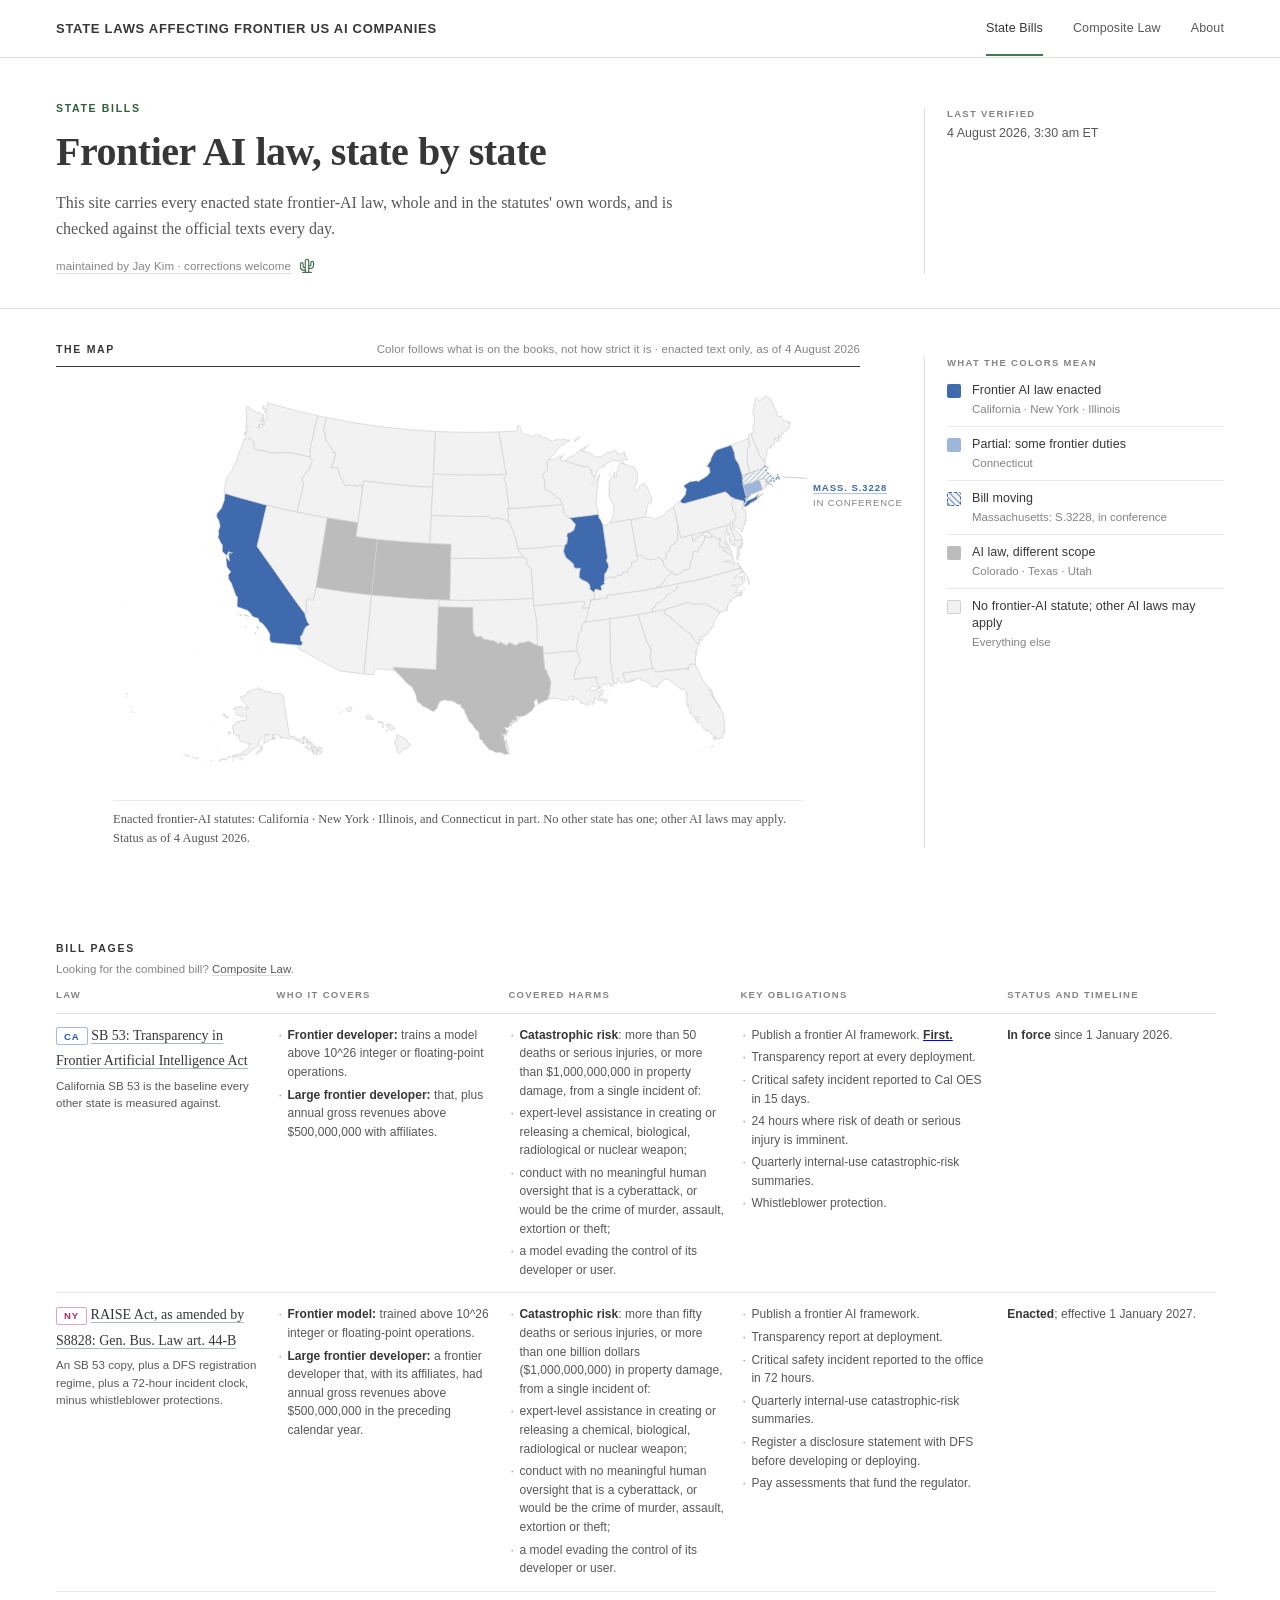
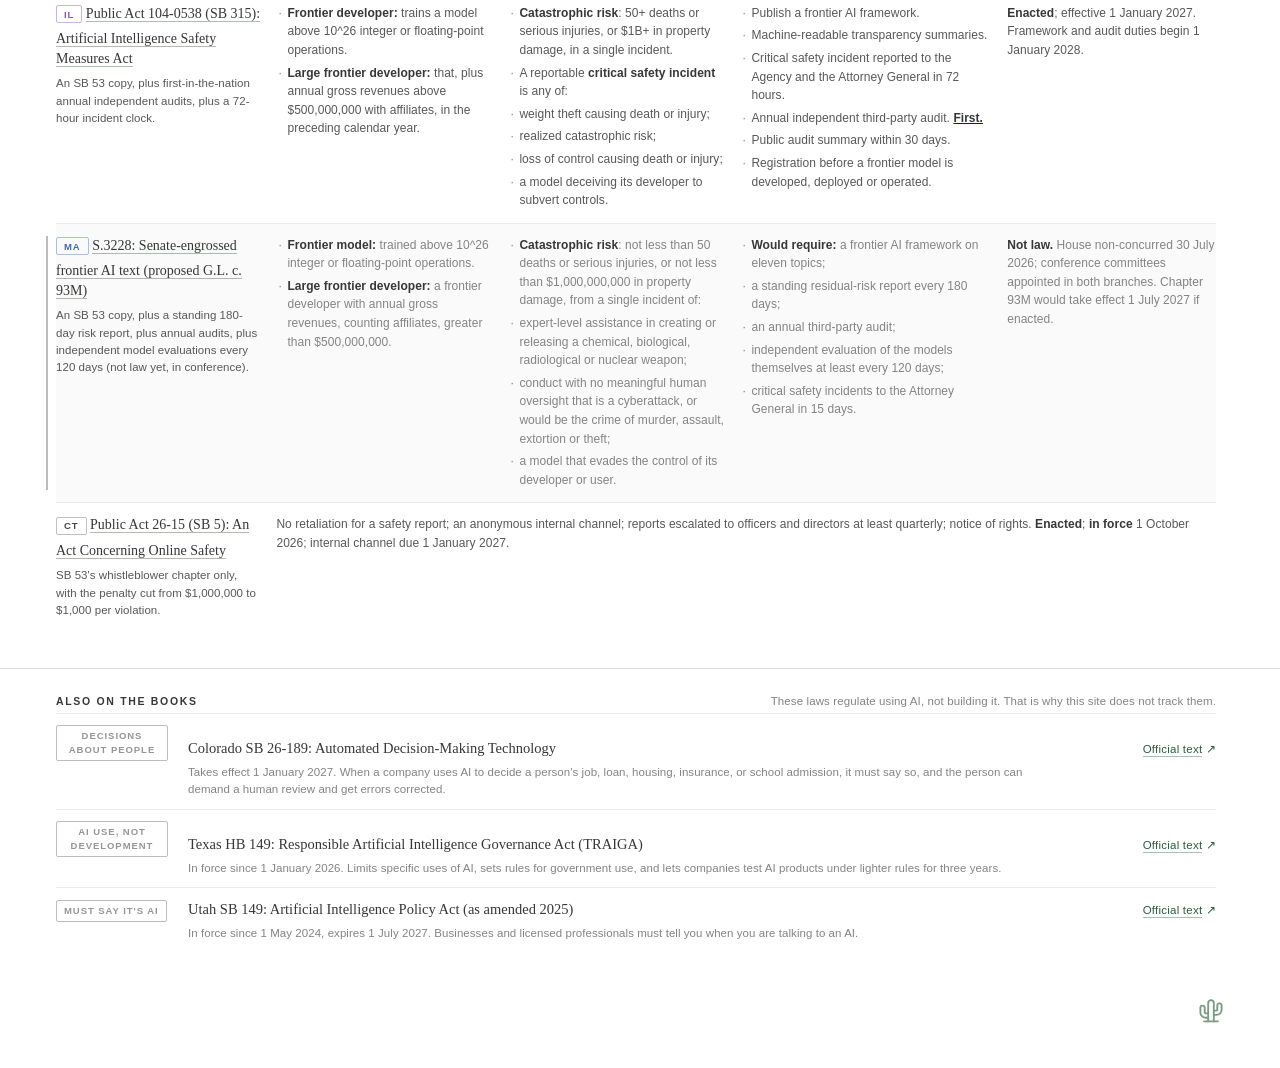
==== commit 78f74549: "publish: one-way sync from lawmap/v2/site/ (2026-08-04 17:56 EDT)" ====
--- a/index.html
+++ b/index.html
@@ -539,19 +539,16 @@
     for (i = 0; i < p.length; i++) g[p[i].type] = p[i].value;
     return g;
   }
-  function relative(iso, now) {
+  function dated(iso) {
     try {
       var t = Date.parse(typeof iso === "string" ? iso : "");
-      if (isNaN(t) || Math.abs(now - t) >= 864e5) return null;
-      var d = new Date(t);
-      var a = etParts(d, { year: "numeric", month: "2-digit", day: "2-digit",
-        hour: "numeric", minute: "2-digit", hour12: true });
-      var b = etParts(now, { year: "numeric", month: "2-digit", day: "2-digit" });
-      var same = a.year === b.year && a.month === b.month && a.day === b.day;
-      var word = same ? "today" : (t < now ? "yesterday" : null);
-      if (!word || !a.hour || !a.minute || !a.dayPeriod) return null;
-      return word + ", " + a.hour + ":" + a.minute + " "
-        + a.dayPeriod.toLowerCase() + " ET";
+      if (isNaN(t)) return null;
+      var a = etParts(new Date(t), { year: "numeric", month: "long",
+        day: "numeric", hour: "numeric", minute: "2-digit", hour12: true });
+      if (!a.day || !a.month || !a.year || !a.hour || !a.minute || !a.dayPeriod)
+        return null;
+      return a.day + " " + a.month + " " + a.year + ", " + a.hour + ":"
+        + a.minute + " " + a.dayPeriod.toLowerCase() + " ET";
     } catch (e) { return null; }
   }
   fetch("/verified.json", { cache: "no-store" })
@@ -562,7 +559,7 @@
       if (d) {
         var stamps = document.querySelectorAll("[data-verified-stamp]");
         var head = document.querySelectorAll("dd[data-verified-stamp], dd [data-verified-stamp]");
-        var rel = relative(j.generated_at, new Date());
+        var rel = dated(j.generated_at);
         for (var i = 0; i < stamps.length; i++)
           stamps[i].textContent =
             rel && [].indexOf.call(head, stamps[i]) >= 0 ? rel : d;
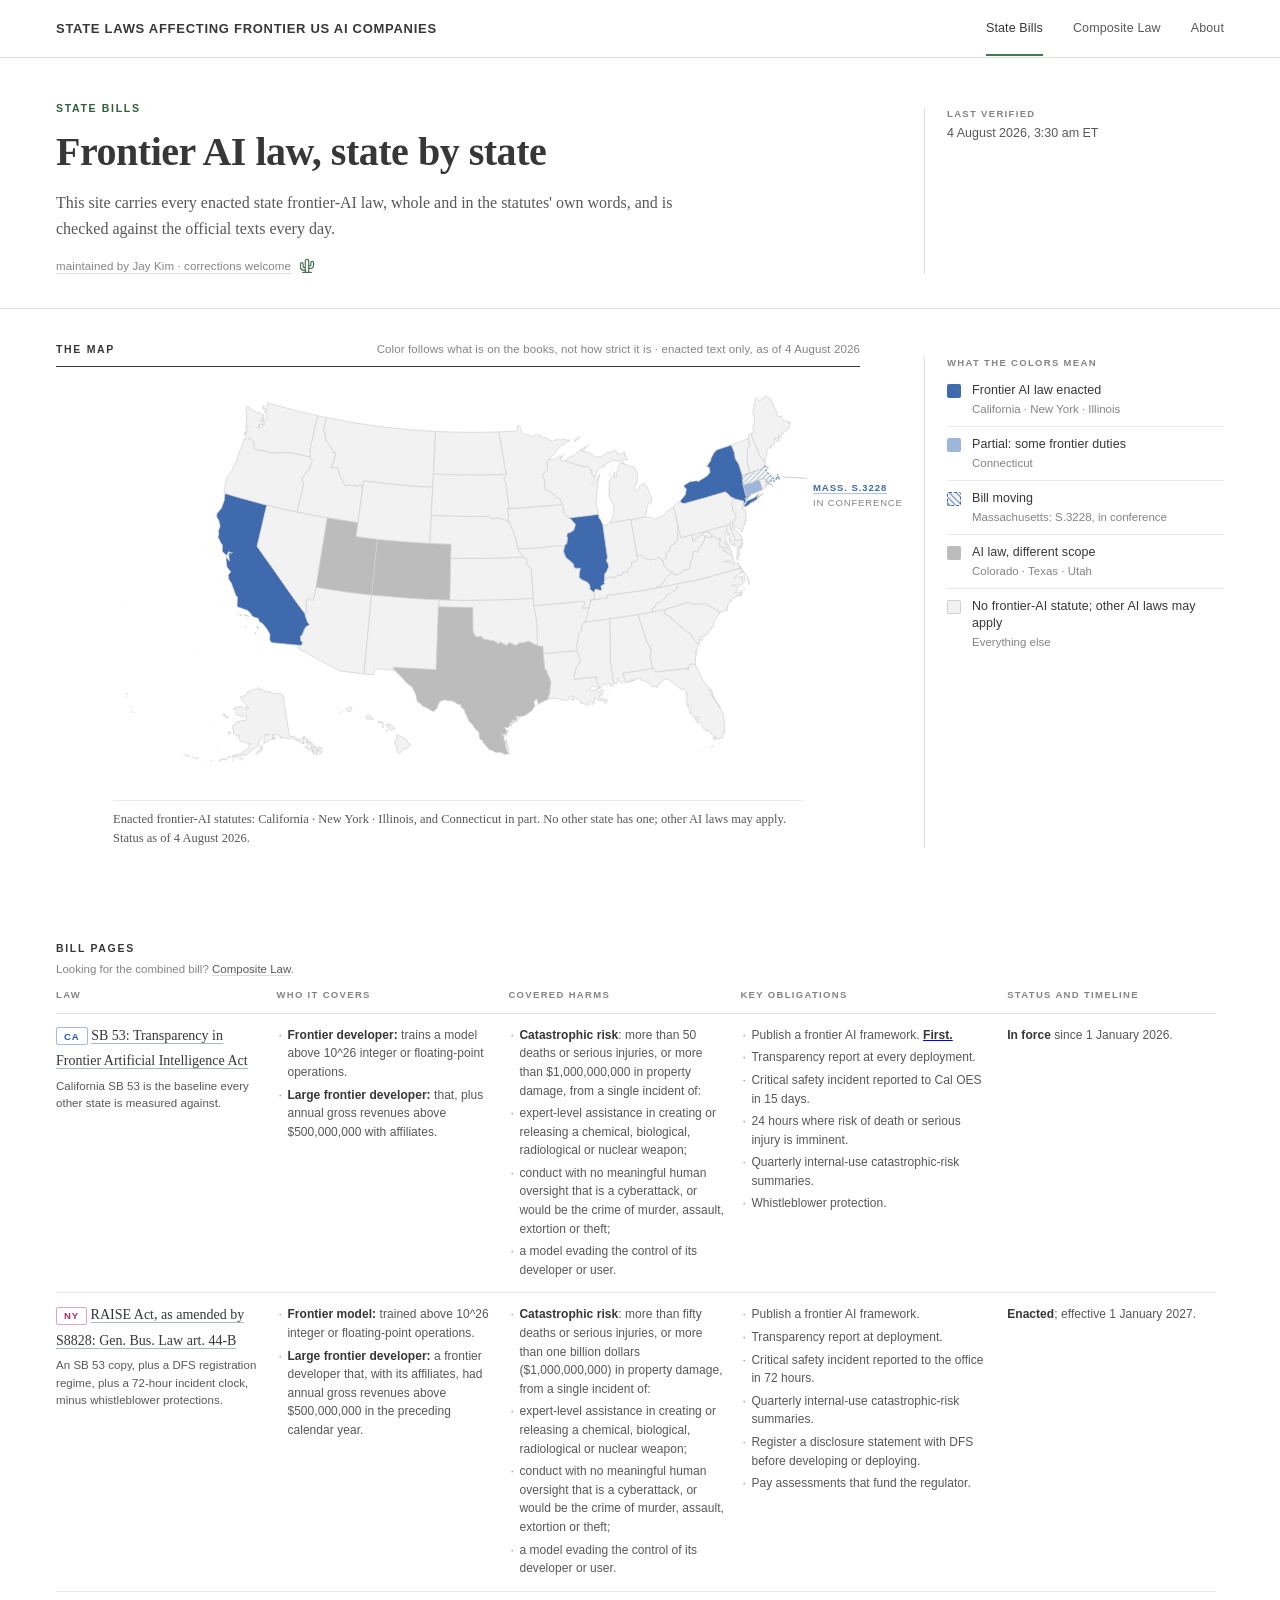
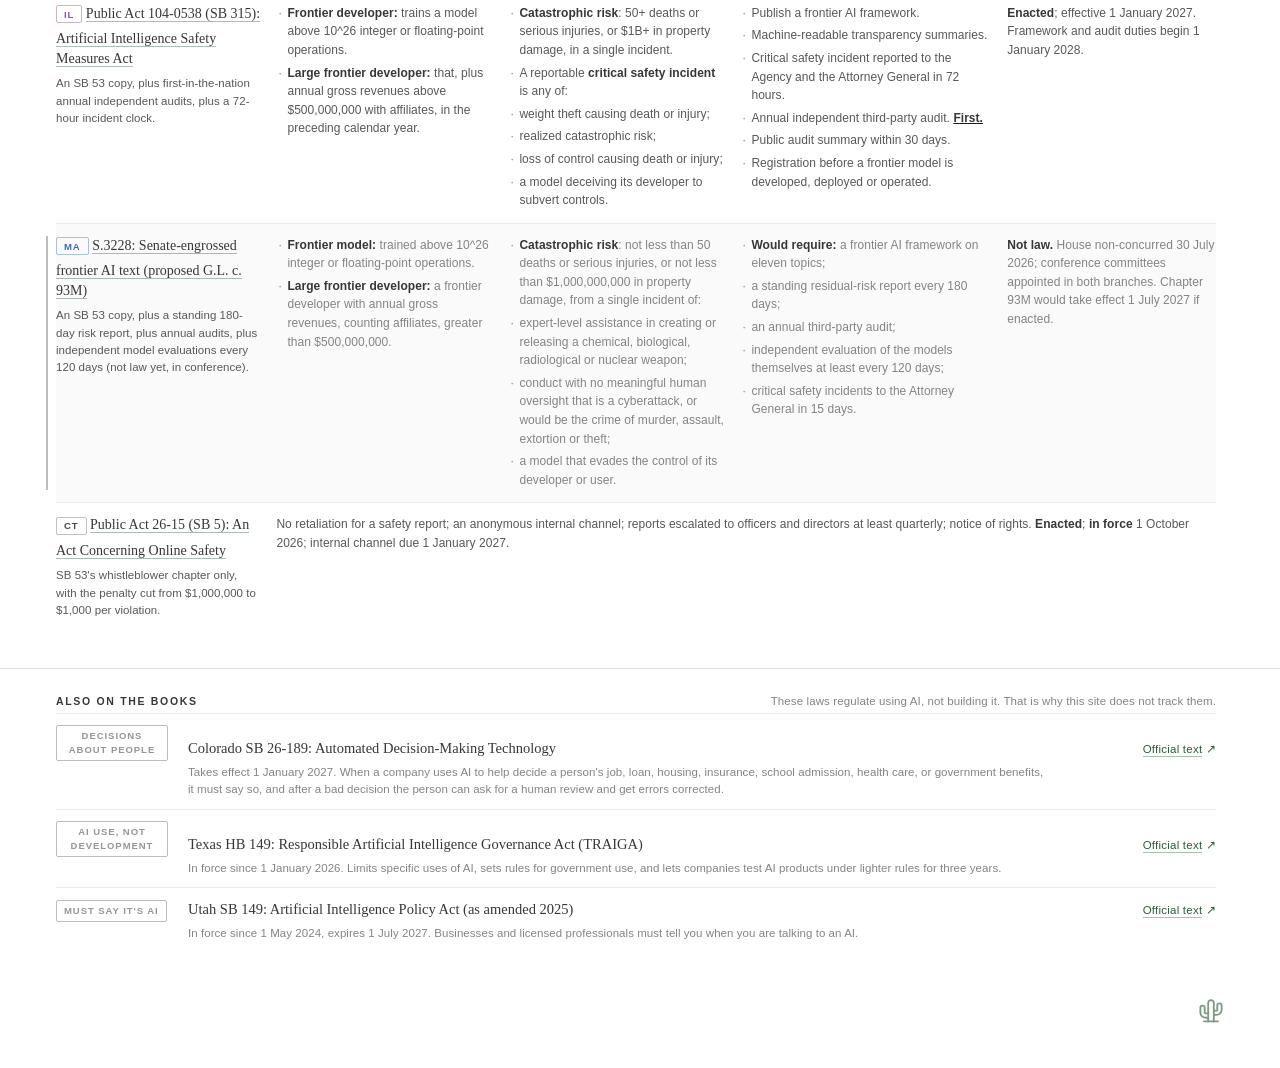
==== commit 92e03c49: "publish: one-way sync from lawmap/v2/site/ (2026-08-04 18:10 EDT)" ====
--- a/index.html
+++ b/index.html
@@ -406,7 +406,7 @@
   <div class="sum-row">
     <div><span class="chip scope">Decisions about people</span></div>
     <div class="sum-t">Colorado SB 26-189: Automated Decision-Making Technology
-      <span class="sub">Takes effect 1 January 2027. When a company uses AI to decide a person's job, loan, housing, insurance, or school admission, it must say so, and the person can demand a human review and get errors corrected.</span></div>
+      <span class="sub">Takes effect 1 January 2027. When a company uses AI to help decide a person's job, loan, housing, insurance, school admission, health care, or government benefits, it must say so, and after a bad decision the person can ask for a human review and get errors corrected.</span></div>
     <a class="sum-l" href="https://leg.colorado.gov/bills/sb26-189"><u>Official text</u> &#8599;</a>
   </div>
 
--- a/assets/mobile.css
+++ b/assets/mobile.css
@@ -70,6 +70,9 @@
   .sum-x>summary.sum-line>div:first-child{flex:none;}
   .summary .sum-t,.summary .sum-row.hi .sum-t{font-size:15px;}
   .sum-l{text-align:left;white-space:normal;}
+  /* the row is one column here, so a grouped row's link stack starts at the
+     same left edge as its heading */
+  .sum-ls{align-items:flex-start;}
   .sum-drop{margin-left:0;max-width:none;}
   .sum-list{grid-template-columns:1fr;}
 
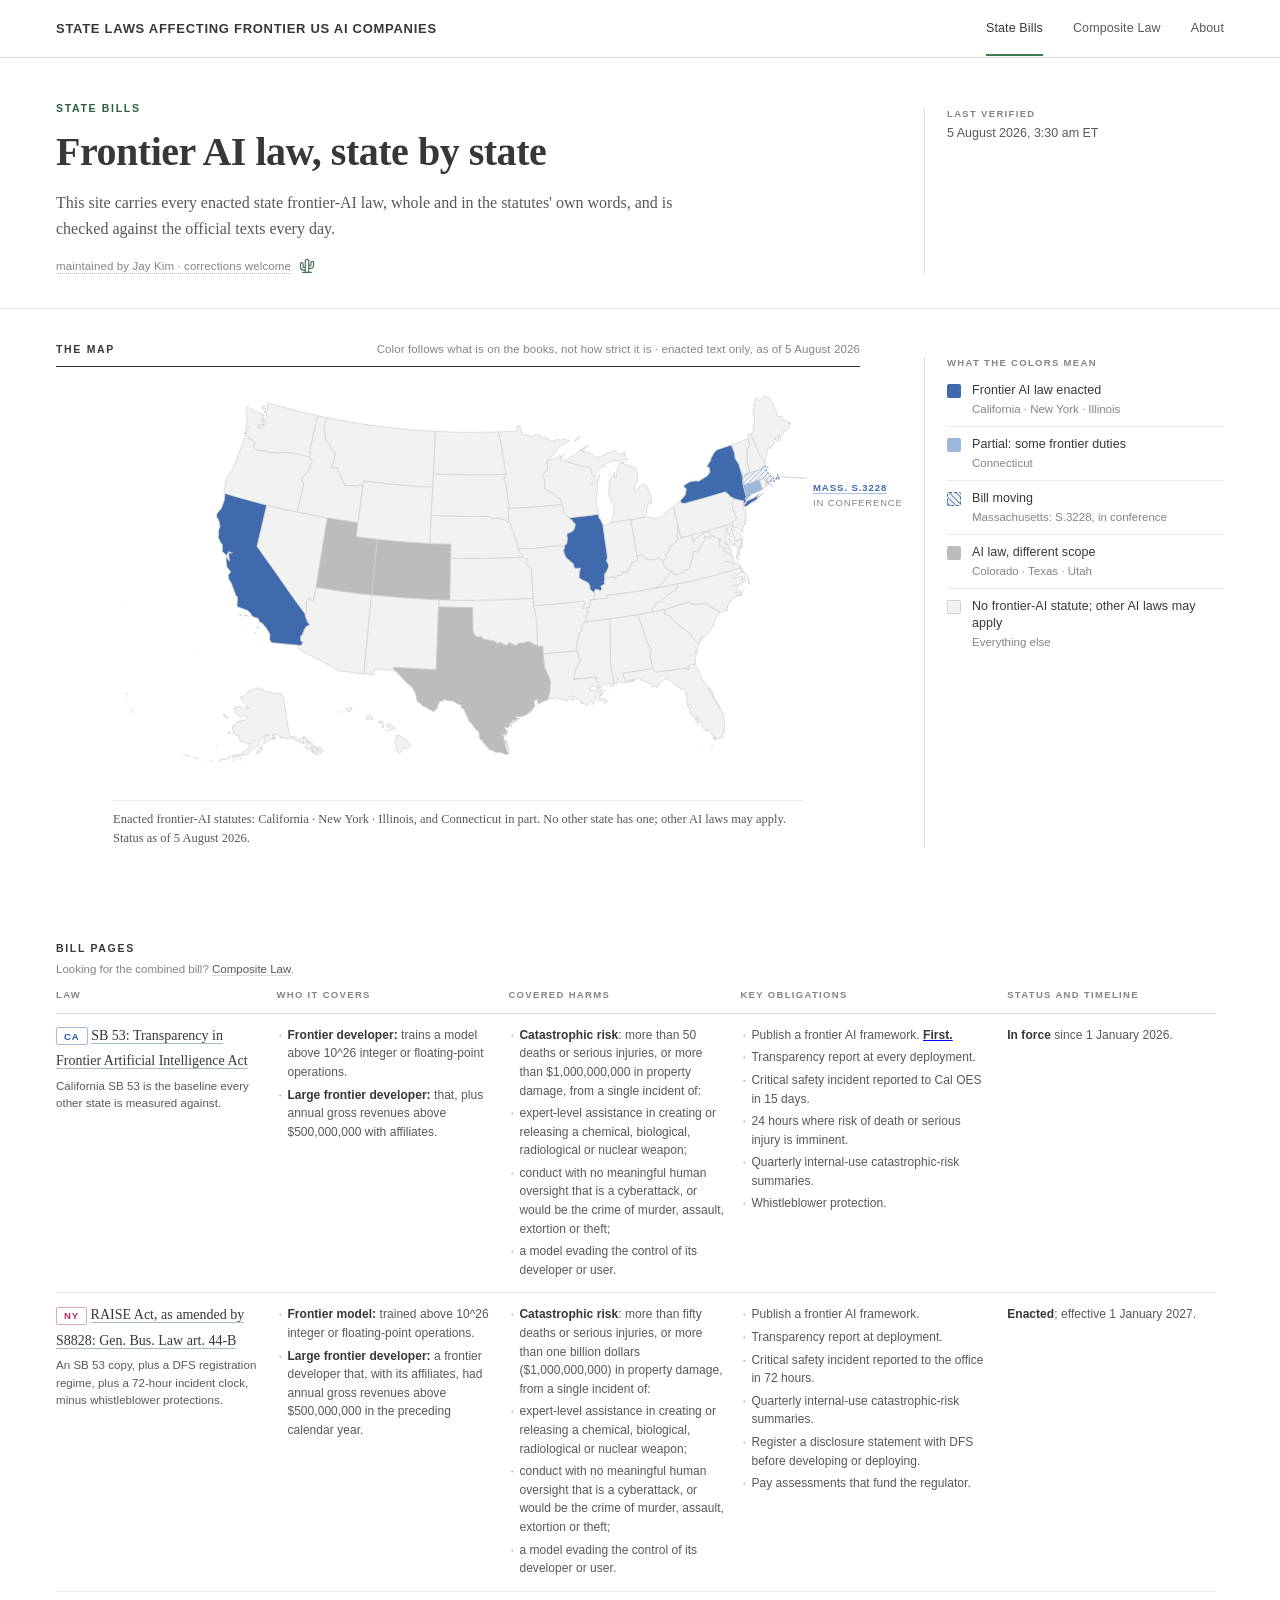
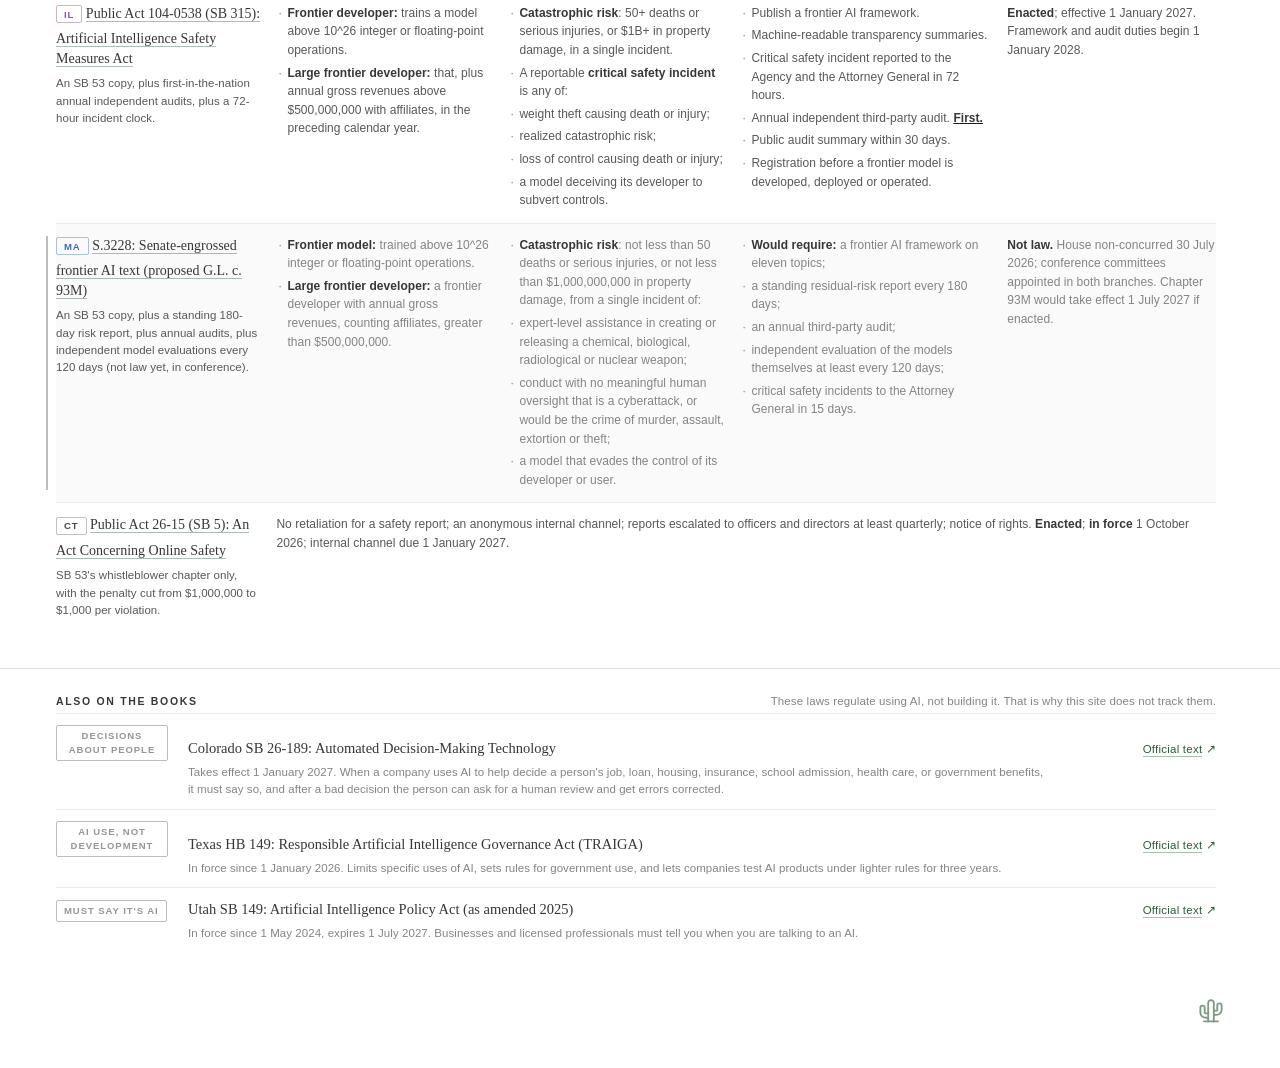
==== commit 8174880f: "publish: one-way sync from lawmap/v2/site/ (2026-08-05 15:01 EDT)" ====
--- a/index.html
+++ b/index.html
@@ -43,7 +43,7 @@
   <button class="byline-t" id="fb-open" type="button" aria-expanded="false">maintained by Jay Kim &middot; corrections welcome</button><svg class="cactus-i" viewBox="0 0 24 24" fill="none" stroke="currentColor" stroke-width="1.7" stroke-linecap="round" stroke-linejoin="round" aria-hidden="true" focusable="false"><path d="M9.4 21.6V4.6a2.6 2.6 0 0 1 5.2 0V21.6"/><path d="M9.4 18.2H7a4.8 4.8 0 0 1-4.8-4.8V9a2 2 0 0 1 4 0v4.4a.8.8 0 0 0 .8.8h1.8"/><path d="M14.6 15.6H17a4.8 4.8 0 0 0 4.8-4.8V7a2 2 0 0 0-4 0v3.8a.8.8 0 0 1-.8.8h-2.4"/><path d="M5.6 21.6h12.8"/></svg>
   <div class="byline-card">
     <div class="byline-who">Jay Kim</div>
-    <p class="byline-ways"><a href="https://github.com/JayIoAurelius/frontier-ai-state-laws/issues">File a GitHub issue</a><span class="sep">&middot;</span><a href="mailto:jay.ifp.automation@gmail.com">jay.ifp.automation@gmail.com</a><span class="sep">&middot;</span><a href="/corrections.html">What this site got wrong</a></p>
+    <p class="byline-ways"><a href="mailto:jay.ifp.automation@gmail.com">jay.ifp.automation@gmail.com</a><span class="sep">&middot;</span><a href="/corrections.html">What this site got wrong</a></p>
     <label class="byline-lab" for="fb-text">Or send a note from this page</label>
     <textarea id="fb-text" rows="3" placeholder="What is wrong, and where?"></textarea>
     <input id="fb-hp" type="text" tabindex="-1" autocomplete="off" aria-hidden="true">
@@ -489,8 +489,7 @@
   var out = document.getElementById("fb-status");
   var hp = document.getElementById("fb-hp");
   if (!box || !send || !out || typeof fetch !== "function") return;
-  var FAILED = 'Could not send. Please <a href="https://github.com/JayIoAurelius/frontier-ai-state-laws/issues">file a GitHub issue</a>'
-    + ' or email <a href="mailto:jay.ifp.automation@gmail.com">jay.ifp.automation@gmail.com</a>.';
+  var FAILED = 'Could not send. Please email <a href="mailto:jay.ifp.automation@gmail.com">jay.ifp.automation@gmail.com</a>.';
   send.addEventListener("click", function () {
     var comment = box.value.trim();
     if (!comment) { out.textContent = "Type a note first."; return; }
--- a/assets/byline.css
+++ b/assets/byline.css
@@ -19,6 +19,12 @@
   color:var(--ink-3);background:none;border:0;border-bottom:1px dotted #C8C8C8;
   padding:0 0 1px;cursor:pointer;}
 .byline:hover .byline-t,.byline:focus-within .byline-t{color:var(--ink-2);}
+/* The browser's default focus ring is a heavy black box around the whole
+   trigger (Jay, 2026-08-05: "this is ugly"). Keep a visible ring for keyboard
+   focus, in the site's own green and offset off the text; a pointer click
+   gets the open card itself as its feedback. */
+.byline-t:focus{outline:none;}
+.byline-t:focus-visible{outline:2px solid rgba(46,93,60,.55);outline-offset:3px;}
 .byline-card{position:absolute;left:0;top:calc(100% + 8px);z-index:20;width:320px;
   max-width:calc(100vw - 40px);background:var(--off);border:1px solid var(--rule);
   border-radius:2px;box-shadow:0 3px 12px rgba(55,55,55,.10);padding:14px 15px 13px;
@@ -30,7 +36,7 @@
 .byline-creed{font-family:var(--serif);font-size:13.5px;line-height:1.5;
   color:var(--ink-2);margin-top:4px;}
 .byline-ways{font-size:11.5px;line-height:1.5;margin-top:9px;}
-.byline-ways a{color:var(--blue-ink);text-decoration:none;
+.byline-ways a{color:var(--blue-ink);text-decoration:none;white-space:nowrap;
   border-bottom:1px solid rgba(46,93,60,.40);}
 .byline-ways .sep{color:#BEBEBE;padding:0 5px;}
 .byline-lab{display:block;font-size:9.5px;font-weight:600;letter-spacing:.14em;
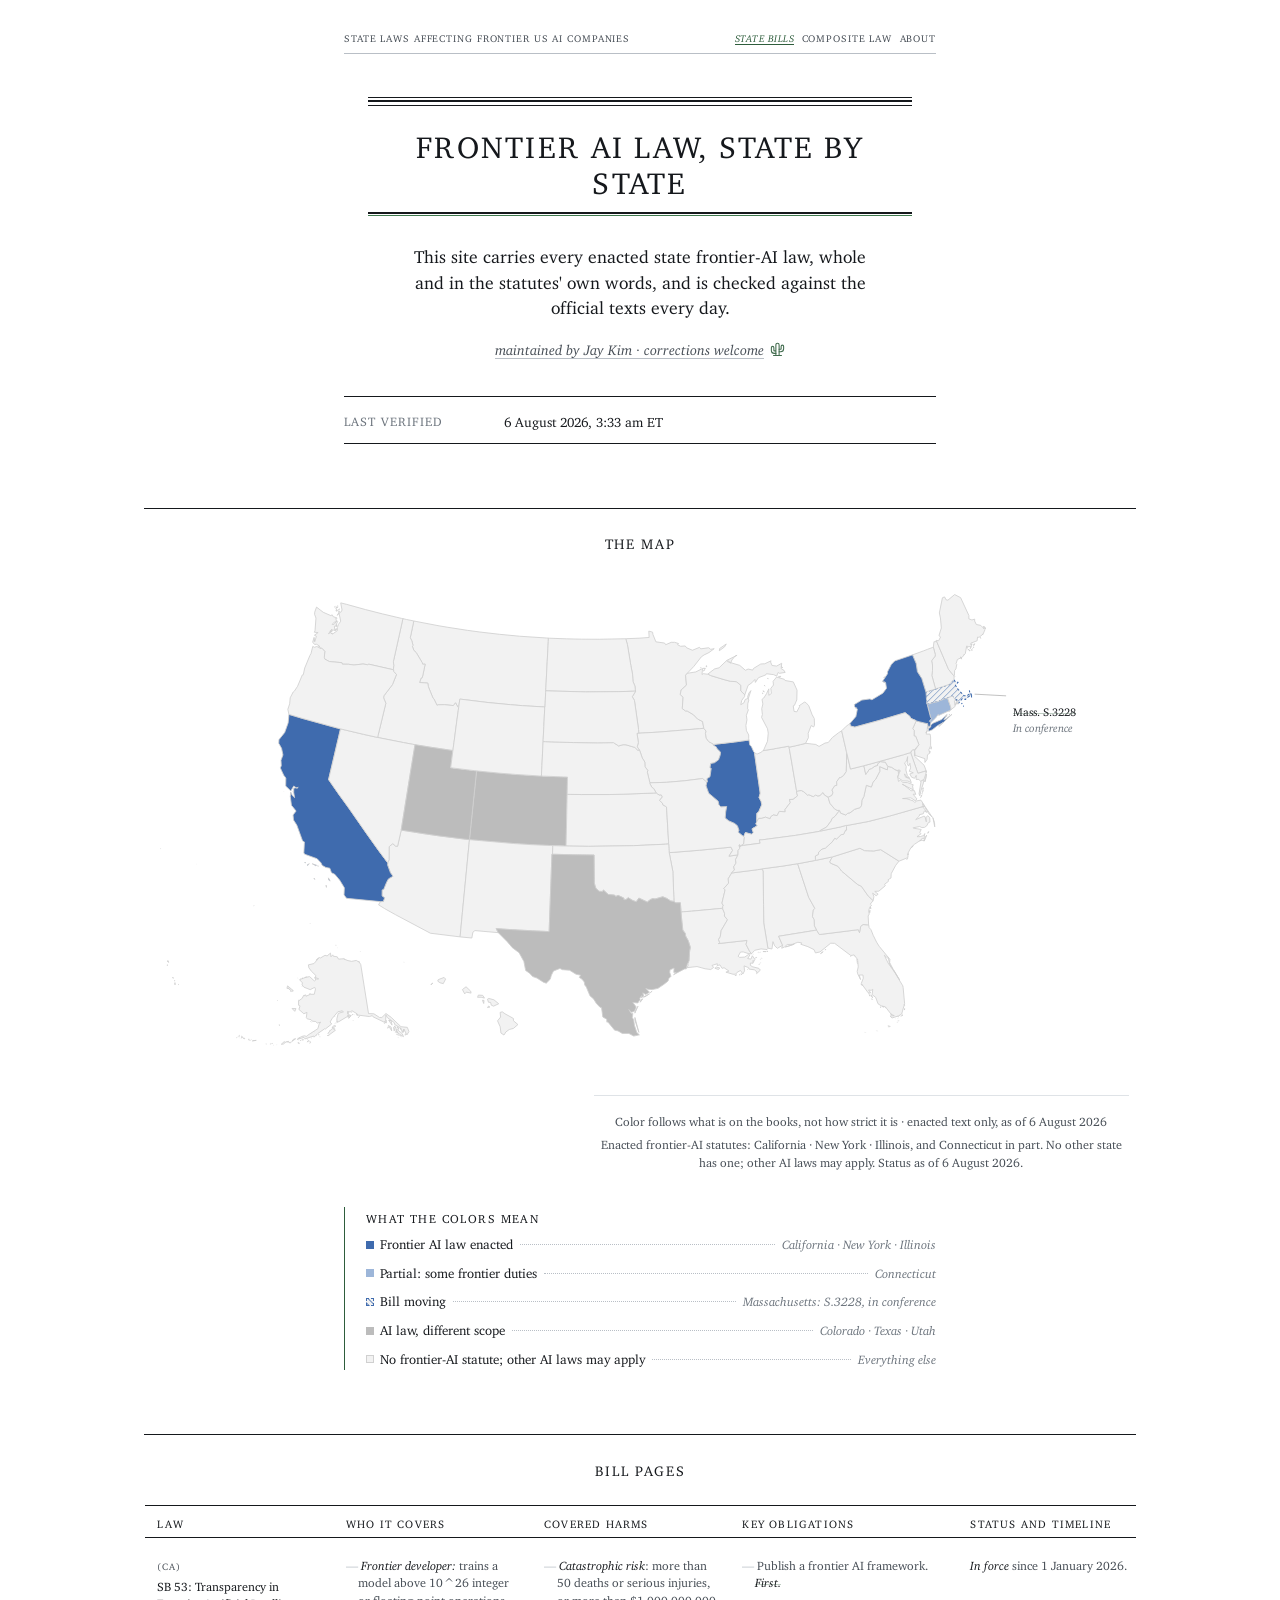
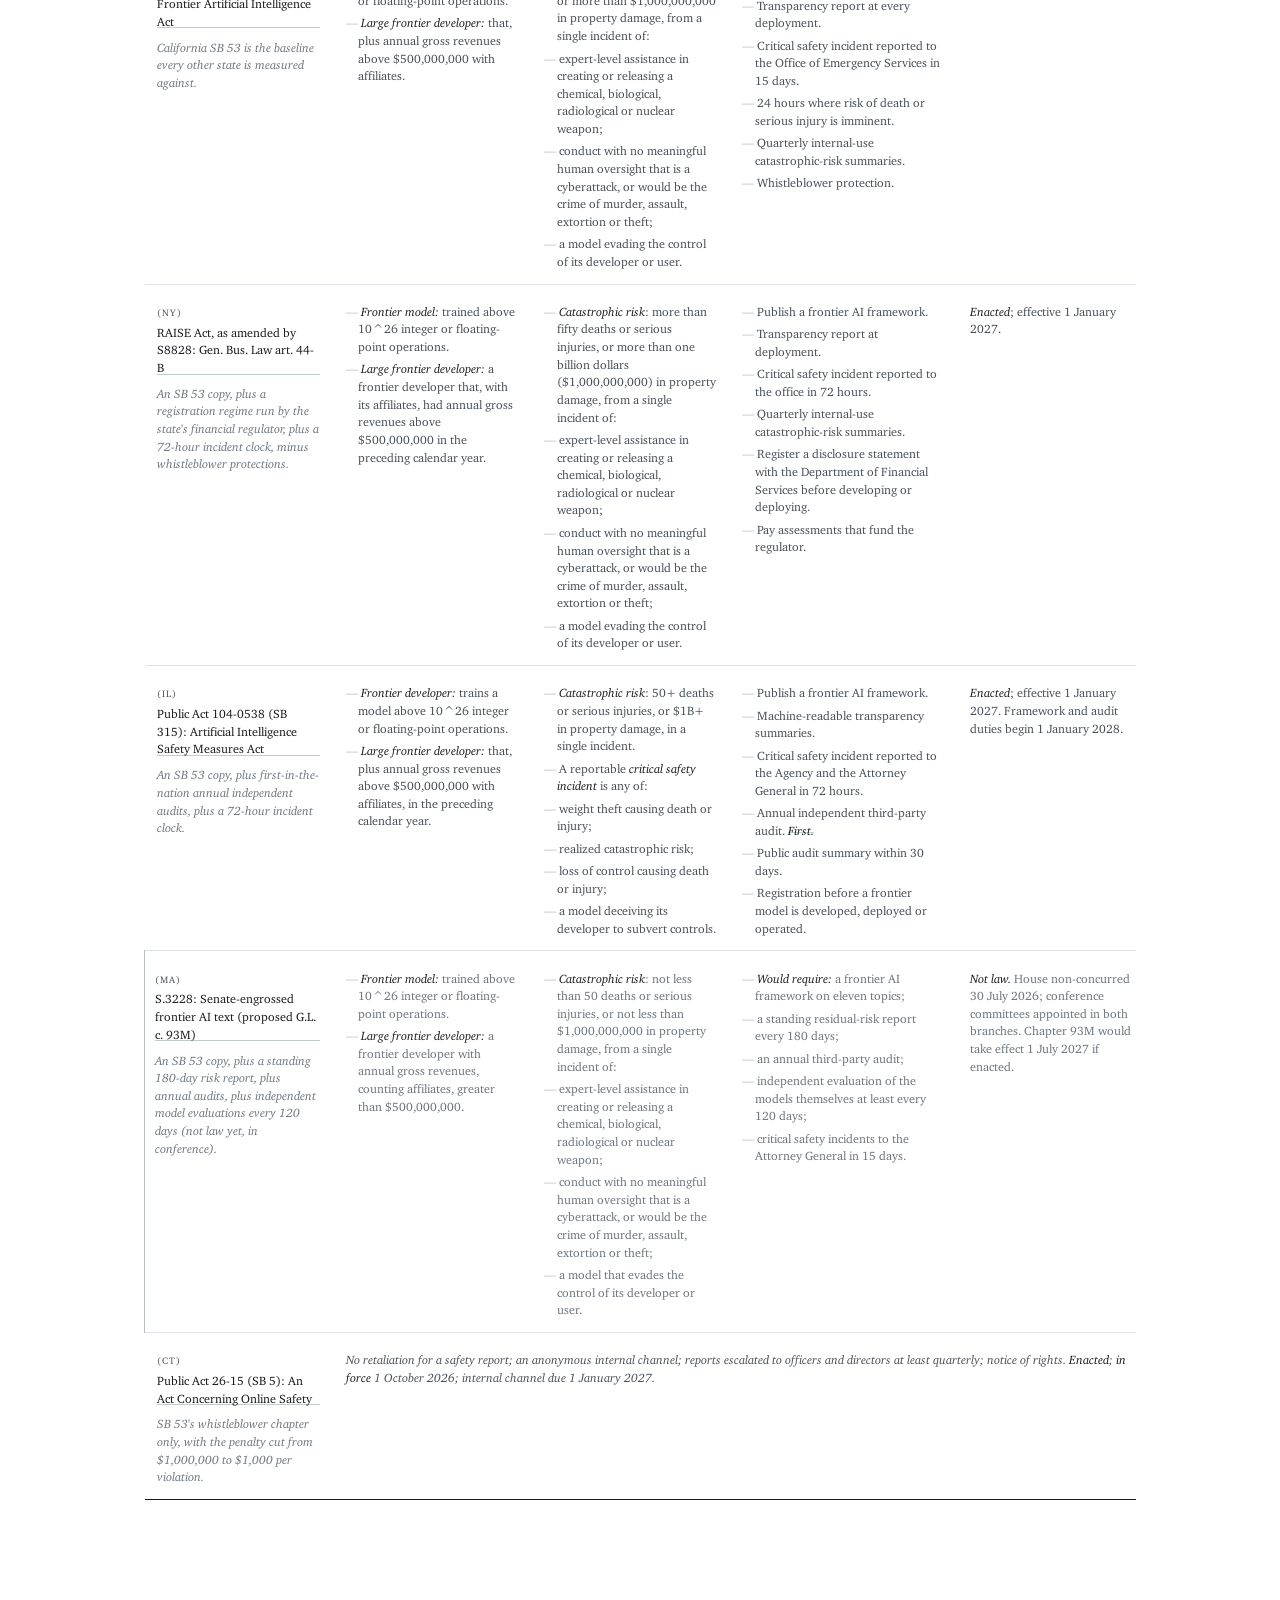
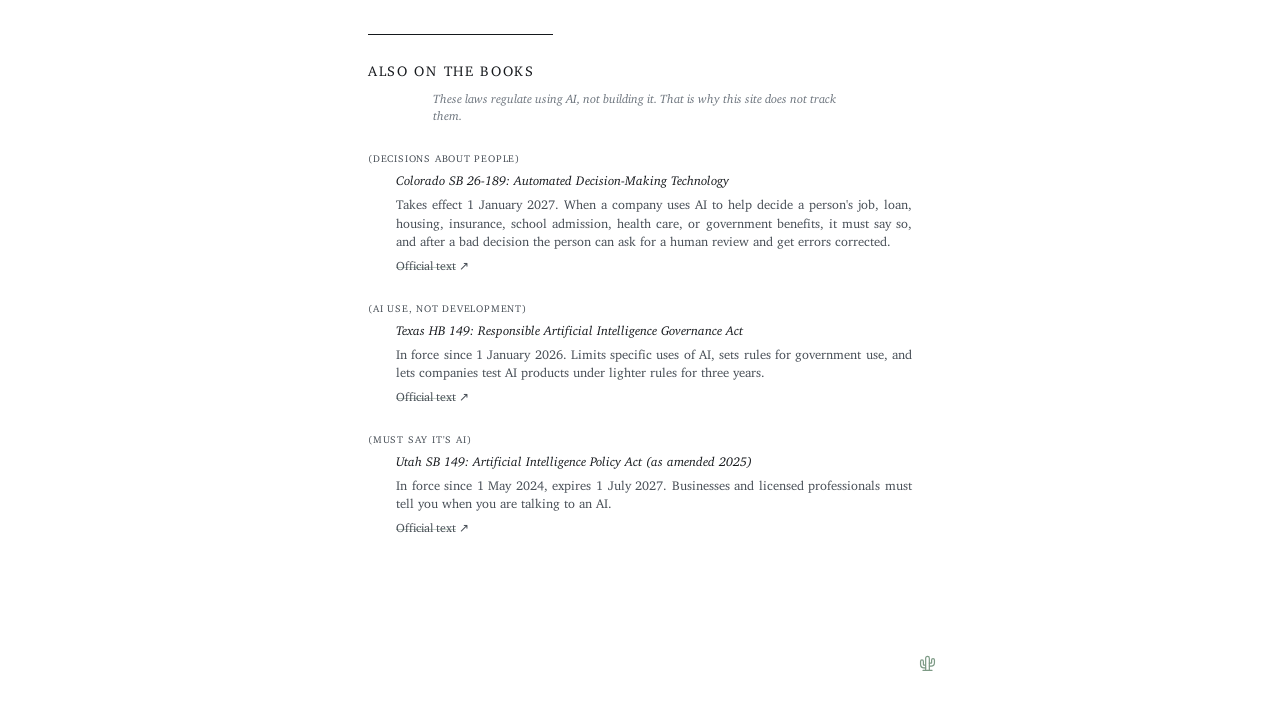
==== commit c30be8e9: "publish: one-way sync from lawmap/v2/site/ (2026-08-06 15:33 EDT)" ====
--- a/index.html
+++ b/index.html
@@ -17,12 +17,49 @@
      Hand-authored (BUILD_SPEC section 2): nothing regenerates it, so its cells
      are pinned against v2/data/provisions/*.json by build/test_landscape.test.js
      and its identity by build/test_frontpage.test.js.
+
+     RESTYLED 2026-08-05 into the printed-law-review idiom, from the approved
+     mockups/antislop_2026-08-05/lawreview_index.html under v2/RESTYLE_SPEC.md
+     ruling 11. What the restyle moved, and nothing else:
+       · the "State bills" eyebrow is retired (the only visible string the
+         restyle was allowed to drop — ruling 1 freezes the rest, and
+         test_frontpage FP8 holds every remaining word to a captured inventory);
+       · the masthead is centred between a double rule and a thin green rule,
+         with the "Last verified" ledger below it as its own rule-bound strip;
+       · the map, its legend and the landscape table sit in ONE 62rem .plate
+         breakout out of the .leaf measure (ruling 10's single breakout);
+       · the map's "Color follows…" line is demoted from a section caption to a
+         quiet caption under the map, above the enacted-statutes note (Jay's
+         edit to the mockup, 2026-08-05) — both still inside .mapwrap, because
+         .mapwrap is the crop a reader screenshots (see the caption comment);
+       · the legend rows gain dotted leaders; the strip gains the short notes
+         rule that marks footnote apparatus.
+     THE BUTTERICK CORRECTIONS (spec addendum A1-A7, 2026-08-05 16:45) touch
+     this page only through its stylesheets, because it carries no typography of
+     its own — no <style> block, no style attribute, which is what
+     build/test_frontpage_type.test.js FT5 holds it to. The corrected rules are
+     in v2/RESTYLE_L3_CSS_REQUEST.css: real capitals instead of synthesized
+     small caps in the masthead (A1), ragged narrow columns and unbreakable
+     statutory cites beside the justified subtitles (A2), hairline rules that
+     sit above their headings and tabular figures in the date columns (A6). The
+     one thing the page itself owes them is `lang="en"` on the <html> element:
+     without it a browser has no dictionary and hyphens:auto does nothing.
+     A7 is why no character in the statutes' text moved: FP8 proves it.
+     NAMES: the mockup's outer measure column is .page, which site.css already
+     spends on a dead padding rule, so it is .leaf here; .plate is the mockup's
+     own name. The rules for .leaf, .plate, .rule-dbl, .lead-dots, .notes-rule
+     and .mapcap.mapsub belong in assets/site.css, which is L1's file — see the
+     L3 report. Every other class on this page is the vocabulary the live
+     stylesheets and the other lanes' tests already speak.
+
      Adapted from mockups/mock4b_map.html; state outlines from lawmap/us_raw.svg
      (simplemaps.com, free for commercial use, attribution appreciated — credited
      on about.html). Colors are assigned mechanically from data/states.json
      `status`; the Massachusetts hatch is the one documented override, since
-     states.json carries no pending-bill status. No JavaScript: states with a
-     bill page are real <a> links, everything else is inert. -->
+     states.json carries no pending-bill status. The map palette literals are
+     untouched by the restyle (ruling 4: the map stays blue-family). No
+     JavaScript in the map itself: states with a bill page are real <a> links,
+     everything else is inert. -->
 </head><body>
 
 <div class="chrome">
@@ -34,13 +71,15 @@
   </nav>
 </div>
 
+<div class="leaf">
+
 <div class="mast">
-  <div>
-    <div class="eyebrow">State bills</div>
-    <h1>Frontier AI law, state by state</h1>
-    <div class="dek">This site carries every enacted state frontier-AI law, whole and in the statutes' own words, and is checked against the official texts every day.</div>
+  <div class="rule-dbl"></div>
+  <h1>Frontier AI law, state by state</h1>
+  <div class="rule-dbl thin"></div>
+  <div class="dek">This site carries every enacted state frontier-AI law, whole and in the statutes' own words, and is checked against the official texts every day.</div>
   <div class="byline" id="fb-byline">
-  <button class="byline-t" id="fb-open" type="button" aria-expanded="false">maintained by Jay Kim &middot; corrections welcome</button><svg class="cactus-i" viewBox="0 0 24 24" fill="none" stroke="currentColor" stroke-width="1.7" stroke-linecap="round" stroke-linejoin="round" aria-hidden="true" focusable="false"><path d="M9.4 21.6V4.6a2.6 2.6 0 0 1 5.2 0V21.6"/><path d="M9.4 18.2H7a4.8 4.8 0 0 1-4.8-4.8V9a2 2 0 0 1 4 0v4.4a.8.8 0 0 0 .8.8h1.8"/><path d="M14.6 15.6H17a4.8 4.8 0 0 0 4.8-4.8V7a2 2 0 0 0-4 0v3.8a.8.8 0 0 1-.8.8h-2.4"/><path d="M5.6 21.6h12.8"/></svg>
+  <button class="byline-t" id="fb-open" type="button">maintained by Jay Kim &middot; corrections welcome</button><svg class="cactus-i" viewBox="0 0 24 24" fill="none" stroke="currentColor" stroke-width="1.7" stroke-linecap="round" stroke-linejoin="round" aria-hidden="true" focusable="false"><path d="M9.4 21.6V4.6a2.6 2.6 0 0 1 5.2 0V21.6"/><path d="M9.4 18.2H7a4.8 4.8 0 0 1-4.8-4.8V9a2 2 0 0 1 4 0v4.4a.8.8 0 0 0 .8.8h1.8"/><path d="M14.6 15.6H17a4.8 4.8 0 0 0 4.8-4.8V7a2 2 0 0 0-4 0v3.8a.8.8 0 0 1-.8.8h-2.4"/><path d="M5.6 21.6h12.8"/></svg>
   <div class="byline-card">
     <div class="byline-who">Jay Kim</div>
     <p class="byline-ways"><a href="mailto:jay.ifp.automation@gmail.com">jay.ifp.automation@gmail.com</a><span class="sep">&middot;</span><a href="/corrections.html">What this site got wrong</a></p>
@@ -51,18 +90,17 @@
     <p class="byline-status" id="fb-status" role="status" aria-live="polite"></p>
   </div>
 </div>
-  </div>
-  <dl class="meta">
-    <dt>Last verified</dt><dd data-verified-stamp>1 August 2026</dd>
-  </dl>
 </div>
 
-<div class="board">
-  <div>
-    <div class="sec-label">
-      <h2>The map</h2>
-      <span>Color follows what is on the books, not how strict it is &middot; enacted text only, as of <span data-verified-stamp>1 August 2026</span></span>
-    </div>
+<dl class="meta">
+  <dt>Last verified</dt><dd data-verified-stamp>1 August 2026</dd>
+</dl>
+
+<div class="plate">
+  <div class="sec-label">
+    <h2>The map</h2>
+  </div>
+  <div class="mapframe">
     <div class="mapwrap">
       <svg class="usmap" viewBox="0 0 1000 589" xmlns="http://www.w3.org/2000/svg"
            role="img" aria-label="Map of the United States colored by enacted frontier AI law">
@@ -138,34 +176,39 @@
 <g><title>Alaska</title><path class="st none" id="AK" d="m 101.28276,542.95341 -0.48532,0.19412 0.38826,0.0971 0.0971,-0.29119 z m 3.59134,0.58238 0,0 0,0.0971 0,-0.0971 z m -1.74714,-1.65008 0,0.29119 0.19413,-0.0971 -0.19413,-0.19413 z m -0.87357,-0.48531 0,-0.0971 0,0 0,0.0971 z m 1.8442,0.97063 0,-0.19413 -0.0971,0.0971 0.0971,0.0971 z m -0.19413,-0.19413 0,-0.0971 -0.19412,0 0.19412,0.0971 z m -75.709229,-63.77047 -0.09706,0.67945 0.194126,1.94126 -0.09706,-2.62071 z m -0.485315,-2.6207 0.09706,0.87357 0.09706,-0.29119 -0.194126,-0.58238 z m 76.194544,65.22642 0.0971,-0.58238 -0.38825,0.19412 0.29118,0.38826 z m 11.0652,4.75609 -0.0971,-0.0971 0.19412,0.38825 -0.0971,-0.29119 z m -7.18267,-3.39721 -1.06769,-0.97063 0,2.32951 1.06769,-1.35888 z m 2.42658,2.13539 -0.0971,-0.67944 -1.65007,-0.0971 1.74714,0.77651 z m 5.82378,1.35888 -0.0971,0.19413 0.19413,0 -0.0971,-0.19413 z m 0.38826,0.0971 -0.19413,0 0.38825,0.0971 -0.19412,-0.0971 z m 1.16475,0.38826 -0.0971,0 -0.0971,0 0.19412,0 z m -85.70673,-65.8088 0.388252,0.0971 0.29119,-0.0971 -0.679442,0 z m 83.57135,64.44991 -0.77651,-0.0971 0.29119,0.29119 0.48532,-0.19413 z m -88.812759,-72.02083 -1.358883,-0.58238 -0.09706,0.29119 1.455947,0.29119 z m 91.239329,72.21496 -0.19412,-0.0971 0,0.0971 0.19412,0 z m 5.92085,1.16476 -3.78546,0.29119 -0.87357,0.38825 4.65903,-0.67944 z m -104.05166,-88.61863 -1.067695,0 0.194127,0.29119 0.873568,-0.29119 z m 115.7963,93.08353 0,-0.38825 -0.19412,0 0.19412,0.38825 z m 5.04728,0.0971 0.19413,-0.19412 -0.19413,-0.19413 0,0.38825 z m 3.78547,1.0677 0.19412,-0.0971 -0.0971,0 -0.0971,0.0971 z m -3.10602,-1.74714 -0.0971,-0.38825 -0.19412,0 0.29119,0.38825 z m 6.50322,1.45595 -0.0971,0.0971 0.0971,0 0,-0.0971 z m -127.443872,-98.90732 -1.455946,0.19413 1.844199,1.65007 -0.388253,-1.8442 z m 122.299532,97.45137 0.19413,-0.58238 -0.0971,0 -0.0971,0.58238 z m 16.40367,-1.45594 0.0971,-0.19413 -0.19413,-0.0971 0.0971,0.29119 z m -2.42658,-0.87357 -3.39721,3.00895 2.42658,-0.19412 2.81483,-2.23245 -1.8442,-0.58238 z m 6.11498,1.06769 -0.67945,-0.19412 0.48532,0.38825 0.19413,-0.19413 z m 1.35888,0.0971 -1.0677,-0.29118 -0.19412,0.0971 1.26182,0.19412 z m -3.6884,-1.35888 -1.06769,0 1.8442,0.48532 -0.77651,-0.48532 z m 4.4649,0.97063 -0.0971,-0.19412 -0.38825,0.0971 0.48531,0.0971 z m -2.91189,-1.16476 -0.38825,-0.19412 0,1.06769 0.38825,-0.87357 z m 12.42408,2.42658 -0.0971,-0.0971 -0.19413,0 0.29119,0.0971 z m 0.19413,-0.0971 0,-0.0971 -0.19413,-0.0971 0.19413,0.19413 z m -1.65008,-0.58238 0.19413,0.38825 0,-0.0971 -0.19413,-0.29119 z m 0.87357,0 -0.87357,-0.29119 1.0677,0.77651 -0.19413,-0.48532 z m 1.26182,-0.97063 0,0 0,0.0971 0,-0.0971 z m 11.55051,1.45595 -0.19412,-0.38826 -0.0971,0 0.29119,0.38826 z m 104.43992,-6.50323 -0.19413,-0.19413 0.0971,0.19413 0.0971,0 z m -117.6405,3.00895 0,-0.0971 -0.0971,0.0971 0.0971,0 z m 120.45533,-4.75609 0.29119,0.38825 0.19413,0 -0.48532,-0.38825 z m -106.08999,7.27974 -0.0971,0.0971 0,0.29119 0.0971,-0.38825 z m -12.03583,-1.74714 0.19413,-0.77651 -0.0971,0 -0.0971,0.77651 z m 123.75548,-7.76505 -0.87357,0.48532 0.77651,0.38825 0.0971,-0.87357 z m -122.00834,7.27973 -0.0971,-0.19412 0.0971,0.19412 0,0 z m -7.27973,-2.13539 -2.42658,0.48532 -2.13539,2.81483 4.56197,-3.30015 z m 17.37429,3.6884 -0.58237,0.48532 0.58237,-0.0971 0,-0.38826 z m 111.91378,-9.31806 -0.19412,-0.38825 -0.0971,0.19413 0.29119,0.19412 z m -121.23184,6.79442 -0.67944,-0.0971 0.67944,0.67944 0,-0.58238 z m 114.82568,-5.5326 -0.19413,0.19413 0.19413,0.67944 0,-0.87357 z m -113.27267,5.43554 -0.29118,0.0971 0.38825,0.29119 -0.0971,-0.38825 z m 7.18268,2.03832 -0.29119,0 -0.19413,-0.19412 0.48532,0.19412 z m -7.95918,-2.03832 -0.48532,-0.29119 0.19413,0.29119 0.29119,0 z m 6.50323,1.06769 -0.87357,0.29119 -0.58238,1.55301 1.45595,-1.8442 z m 105.41055,-6.79441 0,0.67944 0.38825,-0.48532 -0.38825,-0.19412 z m -116.864,3.68839 0.77651,-0.19412 -0.0971,0 -0.67944,0.19412 z m -0.97063,-0.58238 -0.19413,-0.19412 0,0.0971 0.19413,0.0971 z m 117.83463,-3.78546 -0.19413,-0.0971 -0.0971,0.29119 0.29119,-0.19413 z m -106.47825,5.82379 -0.19412,-0.0971 -0.19413,0.29119 0.38825,-0.19413 z m 105.50762,-5.62966 0.0971,-0.48532 -0.19413,-0.0971 0.0971,0.58238 z m -0.77651,-0.48532 -0.29119,0.38826 0.48532,0.0971 -0.19413,-0.48532 z m -100.65445,4.7561 -0.19413,-0.19413 -0.0971,0 0.29119,0.19413 z m 100.36326,-6.50323 0.77651,0.29119 0.29119,-0.38826 -1.0677,0.0971 z m 1.16476,-0.67944 -0.29119,0.19412 0.48532,0.29119 -0.19413,-0.48531 z m -2.23245,0.58237 -0.19413,-0.38825 -0.19413,0.19413 0.38826,0.19412 z m 9.70631,-3.59133 -1.26182,3.59133 1.26182,-0.7765 0,-2.81483 z m -115.0198,7.47386 -0.0971,0 0,0 0.0971,0 z m 106.47824,-6.11498 -0.87356,0.87357 0.19412,0.97063 0.67944,-1.8442 z m -90.36576,7.76505 0,-0.38825 -0.0971,0.19413 0.0971,0.19412 z m 89.29807,-8.73568 2.81483,4.27078 6.3091,3.97959 -1.45594,-3.39721 -6.01792,-5.14435 -1.65007,0.29119 z m -93.18059,7.18267 -0.0971,-0.29119 -0.19412,0.0971 0.29119,0.19412 z m 96.48074,-8.83274 -0.38826,1.45595 0.67945,-0.48532 -0.29119,-0.97063 z m 2.03832,0 -0.0971,0.97063 0.87357,0.29119 -0.77651,-1.26182 z m -95.41305,7.57092 -0.48531,-0.0971 -0.48532,0.19413 0.97063,-0.0971 z m 9.99751,0.77651 -0.38826,0.67944 0.19413,-0.58238 0.19413,-0.0971 z m 1.45594,0.0971 -0.87357,0.0971 0.48532,0.58238 0.38825,-0.67944 z m -58.82025,-12.42408 0.97063,0.48532 -0.19412,-0.19413 -0.77651,-0.29119 z m 38.53406,9.60925 0.0971,-0.0971 -0.0971,0.0971 0,0 z m 0.29119,-0.0971 0.0971,0 0,-0.0971 -0.0971,0.0971 z m 100.36327,-7.47386 0.48531,1.8442 0.97063,-0.58238 -1.45594,-1.26182 z m -97.74257,6.40616 0.0971,-0.0971 0,0 -0.0971,0.0971 z m 93.56885,-5.62966 0.48532,4.4649 0.97063,-0.97063 -1.45595,-3.49427 z m 0.48532,-1.45595 2.23245,3.10602 -0.29119,-2.03832 -1.94126,-1.0677 z m -6.89148,0.77651 -0.58238,1.8442 0.7765,-1.26182 -0.19412,-0.58238 z m -77.6505,4.75609 -0.0971,-0.0971 0.0971,0.0971 0,0 z m 9.221,0.19413 -0.19413,-0.29119 0.19413,0.38825 0,-0.0971 z m 68.62362,-6.40617 3.88253,6.40617 -0.58238,-4.36784 -3.30015,-2.03833 z m -63.18809,3.39721 -0.29119,0.29119 0.48532,0.19413 -0.19413,-0.48532 z m -1.26182,0.19413 0.0971,-0.29119 -0.38825,0 0.29119,0.29119 z m -0.97063,0 -2.52364,1.65007 -3.10602,4.07665 1.55301,1.65008 7.18267,-5.33848 -3.10602,-2.03832 z m 61.24683,-6.3091 -0.67944,-0.38826 0,0.58238 0.67944,-0.19412 z m -61.82921,5.14434 0.0971,0.38825 0.67945,0.38826 -0.77651,-0.77651 z m 63.67341,-6.98854 -1.94126,0.97063 1.84419,0.58238 0.0971,-1.55301 z m -1.26182,0 -0.19413,-0.19413 -0.0971,0.19413 0.29119,0 z m 5.92085,-1.55301 -0.77651,-0.29119 -0.19412,0.58238 0.97063,-0.29119 z m -4.17372,0.67944 -0.67944,-0.0971 0,0.19413 0.67944,-0.0971 z m 2.13539,-0.77651 3.97959,5.82379 -1.06769,-5.33847 -2.9119,-0.48532 z m -64.06166,6.30911 -2.32951,1.74713 1.06769,1.16476 3.10602,-2.32952 -1.8442,-0.58237 z m -26.40117,-3.6884 -0.0971,-0.0971 0,0.0971 0.0971,0 z m -1.06769,-0.48532 -0.0971,-0.48531 0,0.19412 0.0971,0.29119 z m 29.79838,1.26182 -0.19413,0.0971 0,0.0971 0.19413,-0.19413 z m -0.97063,-0.19412 -0.0971,0 -0.19412,0.29119 0.29119,-0.29119 z m 2.32951,-0.77651 -0.29119,-0.19413 0,0.0971 0.29119,0.0971 z m 0.77651,-0.0971 -0.29119,-0.19413 0,0.0971 0.29119,0.0971 z m -1.26182,-0.29119 -0.38826,0 0,0.0971 0.38826,-0.0971 z m 19.31556,-1.94126 0.0971,-0.29119 -0.19413,0.19412 0.0971,0.0971 z m 5.92085,-3.10602 1.16475,-1.45595 -0.38825,0.29119 -0.7765,1.16476 z m -11.8417,-0.19413 0.38825,-0.29119 0.0971,-0.38825 -0.48531,0.67944 z m 0,-1.06769 -0.38826,0.29118 0.67945,-0.19412 -0.29119,-0.0971 z m -15.91836,0 -0.0971,-0.38826 -0.0971,0 0.19412,0.38826 z m 15.5301,-0.0971 -0.38825,0.38825 -0.19412,0.38826 0.58237,-0.77651 z m 10.67695,-1.16476 0.0971,0 0.0971,0 -0.19412,0 z m 0.48531,0 -0.19412,-0.0971 0,0.0971 0.19412,0 z m -1.16475,-0.0971 0.0971,0.0971 0,-0.0971 -0.0971,0 z m -7.95918,0.58238 0.38825,-0.38825 -0.48531,0.38825 0.0971,0 z m 5.92085,-1.16476 0,0 0,0 0,0 z m -4.75609,0.29119 -2.32952,3.78546 3.00896,-3.49427 -0.67944,-0.29119 z m -3.00896,0.48532 -0.29119,-0.38825 -0.0971,0.19412 0.38825,0.19413 z m 7.3768,-0.87357 -0.19413,-0.0971 0.0971,0.0971 0.0971,0 z m 2.52364,0.19413 0,-0.67945 -0.19413,0.29119 0.19413,0.38826 z m -71.24433,-7.47386 -4.65903,-0.19413 3.20308,3.39721 1.45595,-3.20308 z m 66.29411,6.89148 0.19413,0.67944 0.48531,-0.77651 -0.67944,0.0971 z m -3.88253,-0.0971 -0.29119,2.13539 0.48532,-1.35888 -0.19413,-0.77651 z m -84.25078,-16.11247 0.0971,-0.38826 0,0 -0.0971,0.38826 z m 83.28015,14.75359 0.0971,0.29119 0.19412,-0.0971 -0.29119,-0.19413 z m -0.48531,0.38825 -0.19413,-0.58238 -0.29119,0.19413 0.48532,0.38825 z m 4.56196,-1.16475 0,-0.38826 -0.29119,0.19413 0.29119,0.19413 z m -4.36784,-0.58238 0,0.97063 0.29119,-0.67944 -0.29119,-0.29119 z m -7.37679,-1.16476 0,-0.29119 0,0 0,0.29119 z m -50.66695,-12.03583 0.19412,-0.58238 -0.0971,0.0971 -0.0971,0.48531 z m 0.29119,-0.97063 -0.0971,-0.0971 -0.0971,0.0971 0.19413,0 z m 4.27077,-2.32951 0,-0.0971 0,0 0,0.0971 z m 0,-0.38826 -0.0971,-0.19412 0,0 0.0971,0.19412 z m 1.74714,-2.52364 0,0 -0.0971,0 0.0971,0 z m 0.58238,0.19413 -0.38825,-0.19413 0,0.0971 0.38825,0.0971 z m -0.58238,-0.38825 0,-0.19413 -0.19413,0.19413 0.19413,0 z m -15.5301,-4.56197 -0.19412,-0.48532 -0.0971,-0.29118 0.29119,0.7765 z m 1.45595,-1.74714 0.0971,0 0.0971,0.0971 -0.19412,-0.0971 z m -2.62071,-0.48531 -0.7765,-0.97063 0.58238,0.7765 0.19412,0.19413 z m -1.55301,-1.55301 -0.19412,0 0.29119,0.0971 -0.0971,-0.0971 z m 0.19413,-1.0677 0,0 0,0 0,0 z m -0.19413,-0.0971 0,0 0.19413,0.0971 -0.19413,-0.0971 z m 25.72173,7.66799 -1.06769,0.0971 0.58238,0.29119 0.48531,-0.38825 z m -26.78942,-9.41513 -0.77651,2.9119 2.42658,0.38825 3.20309,3.30015 1.94126,-0.87357 -6.79442,-5.72673 z m 16.98605,1.16476 0,-0.19412 0,0.0971 0,0.0971 z m -4.85316,-10.28869 -0.19413,-0.0971 0.0971,0.0971 0.0971,0 z m 2.81483,0.97063 0.29119,-0.0971 -0.0971,0 -0.19413,0.0971 z m 1.94126,-0.58238 0.29119,0 0.87357,-0.38825 -1.16476,0.38825 z m 3.49428,-1.06769 0.19412,-0.19413 -0.29119,0.19413 0.0971,0 z m 0.48531,-0.0971 0.58238,-0.29119 -0.48532,0.0971 -0.0971,0.19413 z m 1.45595,-0.58238 -0.48532,0.0971 0,0.0971 0.48532,-0.19412 z m 0.58238,-0.0971 0,0 0,0 0,0 z m 61.73214,-17.47136 -0.38825,-0.29119 -0.67944,-0.29119 1.06769,0.58238 z m -50.86107,-2.13539 0.87356,-1.16475 -0.48531,0.38825 -0.38825,0.7765 z m 1.16475,-1.35888 0.38826,-0.58238 -0.19413,0.19413 -0.19413,0.38825 z m 0.58238,-0.7765 0.67944,-0.58238 -0.38825,0.19412 -0.29119,0.38826 z m 30.57488,0.19412 0.48532,0.48532 0.29119,0 -0.77651,-0.48532 z m -15.62716,-6.40616 -3.97959,3.30014 -2.42657,-0.67944 -5.62966,3.20308 -1.0677,-0.67944 -6.40616,7.18267 -6.50323,1.45595 0.58237,3.49427 2.9119,3.97959 5.43553,5.24141 -0.87356,2.03832 4.07665,1.74714 -2.13539,0.38825 -2.62071,-2.03832 1.35889,3.00895 -1.74714,1.0677 -5.5326,-5.04728 -4.36784,0.7765 -7.47386,2.81483 3.39721,3.78546 -0.48531,2.32952 2.23245,2.71776 7.37679,2.9119 5.33848,-2.71777 0.87356,2.03833 -1.45594,6.11497 -4.46491,0 -5.2414,2.32952 -0.29119,-1.65008 -2.71777,1.0677 -1.26182,2.81483 -4.46491,3.39721 0,4.95022 1.74714,0.7765 -1.35888,4.17372 5.82378,5.04728 3.6884,-1.55301 -0.7765,6.21204 1.06769,1.35888 4.46491,0.97063 1.65007,1.8442 3.88252,0.29119 1.8442,1.94127 3.97959,-1.16476 -1.8442,2.52364 -1.45595,5.14434 -11.8417,7.66799 -1.55301,1.55301 -2.23245,-0.87357 -3.59133,0.87357 -5.14435,3.39721 8.05624,-2.32952 1.16476,1.74714 10.38575,-3.39721 0.29119,1.35889 4.07665,-4.07666 8.54156,-5.92085 0.67944,0.38826 7.47386,-5.92085 -1.94126,-2.32952 2.52364,-4.17371 6.60029,-7.86212 5.04728,-0.97063 1.55301,1.0677 -6.11497,1.74713 -1.65008,6.50323 0.19413,3.49428 2.13539,-0.19413 10.28869,-6.21204 0.7765,-2.32952 -0.87356,-3.59133 3.10601,0.7765 2.23246,-1.45594 6.40616,3.88252 -0.48531,1.0677 14.55946,1.8442 3.39721,-1.0677 0.97064,1.45595 12.6182,6.01791 2.13539,-1.26182 0.19413,-7.27973 1.65007,3.30014 8.1533,5.92085 0.67944,2.42658 7.08561,3.97959 1.8442,5.14434 1.74714,-3.97958 3.59133,6.98854 2.42658,-3.97959 -1.94126,-4.95022 -7.47386,-0.7765 -11.45345,-10.96813 -6.21204,-4.56197 -4.75609,4.65903 -2.81483,0 -6.50323,-4.27078 -6.40617,-0.29119 -9.12393,-57.55843 -1.55301,-2.71776 -3.6884,-2.23246 -5.5326,1.0677 -4.27078,-0.87357 -5.43553,-2.13539 -5.72673,0.38825 -1.45594,-2.71776 -4.56197,-0.67945 -0.7765,-1.65007 -2.03833,2.32952 -0.58238,-4.36784 z"/></g>
         <path class="lead" d="M 969 139 L 1006 141"/>
       </svg>
-      <!-- CROP-SAFE CAPTION (2026-08-03). Inside .mapwrap on purpose: a reader
-           who screenshots the map crops away every word on the page except what
-           is in this block, and the resulting image must not teach "these states
-           have no AI regulation at all". So the caption carries the scope of the
-           claim and its date, and the date is the hydrated data-verified-stamp —
-           a hand-typed one would go stale inside every screenshot ever taken.
-           Pinned by build/test_mapcrop.test.js. -->
+      <!-- CROP-SAFE CAPTIONS (2026-08-03; the first one demoted here
+           2026-08-05). Inside .mapwrap on purpose: a reader who screenshots the
+           map crops away every word on the page except what is in this block,
+           and the resulting image must not teach "these states have no AI
+           regulation at all". So the captions carry the scope of the claim and
+           its date, and the date is the hydrated data-verified-stamp — a
+           hand-typed one would go stale inside every screenshot ever taken.
+           The .mapsub line is the sentence that used to sit beside the section
+           head; Jay demoted it to a caption under the map (2026-08-05) and it
+           reads above the note, so the reader learns what the colour means
+           before being told which states carry a statute. The second caption is
+           pinned, words and shape, by build/test_mapcrop.test.js, which reads
+           the first `class="mapcap"` on the page — hence the compound class
+           on the demoted line, which is a caption of a different rank. -->
+      <div class="mapcap mapsub">Color follows what is on the books, not how strict it is &middot; enacted text only, as of <span data-verified-stamp>1 August 2026</span></div>
       <div class="mapcap">Enacted frontier-AI statutes: California &middot; New York &middot; Illinois, and Connecticut in part. No other state has one; other AI laws may apply. Status as of <span data-verified-stamp>1 August 2026</span>.</div>
       <div class="matag"><a href="states/ma.html">Mass. S.3228</a><em data-ma-status>In conference</em></div>
     </div>
   </div>
 
+  <!-- The legend is the plate's key, set as a printed table of contents: label,
+       dotted leader, the states it names. .n / .w keep their element types
+       because test_mapcrop reads the no-statute row's label out of
+       `<div class="n">`; the leader is a new empty span between them. -->
   <div class="legend">
     <h3>What the colors mean</h3>
-    <div class="lrow"><span class="sw full"></span>
-      <div><div class="n">Frontier AI law enacted</div><div class="w">California &middot; New York &middot; Illinois</div></div></div>
-    <div class="lrow"><span class="sw partial"></span>
-      <div><div class="n">Partial: some frontier duties</div><div class="w">Connecticut</div></div></div>
-    <div class="lrow"><span class="sw moving"></span>
-      <div><div class="n">Bill moving</div><div class="w">Massachusetts: S.3228, in conference</div></div></div>
-    <div class="lrow"><span class="sw usage"></span>
-      <div><div class="n">AI law, different scope</div><div class="w">Colorado &middot; Texas &middot; Utah</div></div></div>
-    <div class="lrow"><span class="sw"></span>
-      <div><div class="n">No frontier-AI statute; other AI laws may apply</div><div class="w">Everything else</div></div></div>
-  </div>
-</div>
-
-<div class="summary">
+    <div class="lrow"><span class="sw full"></span><div class="n">Frontier AI law enacted</div><span class="lead-dots"></span><div class="w">California &middot; New York &middot; Illinois</div></div>
+    <div class="lrow"><span class="sw partial"></span><div class="n">Partial: some frontier duties</div><span class="lead-dots"></span><div class="w">Connecticut</div></div>
+    <div class="lrow"><span class="sw moving"></span><div class="n">Bill moving</div><span class="lead-dots"></span><div class="w">Massachusetts: S.3228, in conference</div></div>
+    <div class="lrow"><span class="sw usage"></span><div class="n">AI law, different scope</div><span class="lead-dots"></span><div class="w">Colorado &middot; Texas &middot; Utah</div></div>
+    <div class="lrow"><span class="sw"></span><div class="n">No frontier-AI statute; other AI laws may apply</div><span class="lead-dots"></span><div class="w">Everything else</div></div>
+  </div>
+
   <div class="sum-head">
     <h2>Bill pages</h2>
   </div>
@@ -174,7 +217,6 @@
        a pre-inversion https://frontierstatelaw.com/#<section> link with
        JavaScript off lands here with no redirect, so the way on has to be a
        plain anchor. Pinned by build/test_deeplinks.test.js (DL5). -->
-  <p class="xref">Looking for the combined bill? <a href="composite.html">Composite Law</a>.</p>
 
   <!-- LANDSCAPE TABLE (2026-08-03). map.html is hand-authored (BUILD_SPEC
        section 2), so no generator keeps these cells honest — build/
@@ -247,7 +289,7 @@
         <td data-col="Key obligations"><ul class="cl">
           <li>Publish a frontier AI framework. <a href="https://fpf.org/blog/californias-sb-53-the-first-frontier-ai-law-explained/"><b>First.</b></a></li>
           <li>Transparency report at every deployment.</li>
-          <li>Critical safety incident reported to Cal OES in 15 days.</li>
+          <li>Critical safety incident reported to the Office of Emergency Services in 15 days.</li>
           <li>24 hours where risk of death or serious injury is imminent.</li>
           <li>Quarterly internal-use catastrophic-risk summaries.</li>
           <li>Whistleblower protection.</li>
@@ -264,7 +306,7 @@
       <tr>
         <th scope="row" class="lst-law" data-col="Law"><span class="chip ny">NY</span>
           <a href="states/ny.html">RAISE Act, as amended by S8828: Gen. Bus. Law art. 44-B</a>
-          <div class="lst-delta">An SB 53 copy, plus a DFS registration regime, plus a 72-hour incident clock, minus whistleblower protections.</div></th>
+          <div class="lst-delta">An SB 53 copy, plus a registration regime run by the state's financial regulator, plus a 72-hour incident clock, minus whistleblower protections.</div></th>
         <td data-col="Who it covers"><ul class="cl">
           <li><b>Frontier model:</b> trained above 10^26 integer or floating-point operations.</li>
           <li><b>Large frontier developer:</b> a frontier developer that, with its affiliates, had annual gross revenues above $500,000,000 in the preceding calendar year.</li>
@@ -280,7 +322,7 @@
           <li>Transparency report at deployment.</li>
           <li>Critical safety incident reported to the office in 72 hours.</li>
           <li>Quarterly internal-use catastrophic-risk summaries.</li>
-          <li>Register a disclosure statement with DFS before developing or deploying.</li>
+          <li>Register a disclosure statement with the Department of Financial Services before developing or deploying.</li>
           <li>Pay assessments that fund the regulator.</li>
         </ul></td>
         <td data-col="Status and timeline"><b>Enacted</b>; effective 1 January 2027.</td>
@@ -384,6 +426,7 @@
     </tbody>
   </table>
   </div>
+<!-- /plate -->
 </div>
 
 <!-- ALSO ON THE BOOKS, IN A READER'S WORDS (Jay's ruling, 2026-08-04, given as
@@ -398,6 +441,10 @@
      build/test_plainspeak.test.js (P1-P4); the chips render uppercase from
      .chip's text-transform, so the source stays sentence case. -->
 <div class="strip">
+  <!-- The short rule that says "notes": footnote apparatus opens under a rule a
+       third of the measure wide, not under a full one, which is how a printed
+       page distinguishes a note from a section. -->
+  <div class="notes-rule"></div>
   <div class="sum-head">
     <h2>Also on the books</h2>
     <span>These laws regulate using AI, not building it. That is why this site does not track them.</span>
@@ -412,7 +459,7 @@
 
   <div class="sum-row">
     <div><span class="chip scope">AI use, not development</span></div>
-    <div class="sum-t">Texas HB 149: Responsible Artificial Intelligence Governance Act (TRAIGA)
+    <div class="sum-t">Texas HB 149: Responsible Artificial Intelligence Governance Act
       <span class="sub">In force since 1 January 2026. Limits specific uses of AI, sets rules for government use, and lets companies test AI products under lighter rules for three years.</span></div>
     <a class="sum-l" href="https://capitol.texas.gov/BillLookup/History.aspx?LegSess=89R&amp;Bill=HB149"><u>Official text</u> &#8599;</a>
   </div>
@@ -424,6 +471,8 @@
     <a class="sum-l" href="https://le.utah.gov/~2024/bills/static/SB0149.html"><u>Official text</u> &#8599;</a>
   </div>
 </div>
+
+</div><!-- /leaf -->
 
 <script id="deeplink">
 (function () {
@@ -461,29 +510,6 @@
 </script>
 <script id="feedback">
 (function () {
-  var root = document.getElementById("fb-byline");
-  var trig = document.getElementById("fb-open");
-  if (root && trig && root.classList && root.contains) {
-    /* Take the open state off the CSS: .byline-js turns the hover and
-       focus-within rules off, so nothing fights the toggle. */
-    root.classList.add("byline-js");
-    var open = false;
-    var setOpen = function (next) {
-      open = next;
-      if (next) { root.classList.add("is-open"); } else { root.classList.remove("is-open"); }
-      trig.setAttribute("aria-expanded", next ? "true" : "false");
-    };
-    trig.addEventListener("click", function () { setOpen(!open); });
-    document.addEventListener("click", function (e) {
-      // The trigger's own handler has already run; the card is inside root, so
-      // this closes on outside clicks only.
-      if (open && !root.contains(e.target)) { setOpen(false); }
-    });
-    document.addEventListener("keydown", function (e) {
-      if (open && (e.key === "Escape" || e.key === "Esc")) { setOpen(false); trig.focus(); }
-    });
-  }
-
   var box = document.getElementById("fb-text");
   var send = document.getElementById("fb-send");
   var out = document.getElementById("fb-status");
--- a/assets/site.css
+++ b/assets/site.css
@@ -1,522 +1,759 @@
 /* ==========================================================================
-   LAWMAP v2 — frozen design system.
-   Extracted (not invented) from mockups/mock1e_composite.html (composite),
-   mock3e_textspine.html (bill page), mock4b_map.html (map), mock_shared.css.
-   PNG ground truth: mock1e.png, mock3e.png, mock4b.png.
-   Typography per Inputs/IFP_Brand/BRAND.md and the Cirrus/IFP webapp GUIDE:
-   the SERIF carries the statute, the display line, and every longer chunk of
-   our own prose (standfirst, summaries, About body, map caption); the SANS
-   carries navigation, chips, eyebrows, labels, table headers and the editorial
-   gloss that sits inside a statute line.  Both stacks live in one token each
-   (--serif / --sans below) because the published site has no licensed fonts:
-   renders in the browser's default face (2026-08-04: six bare 'Sohne' rules
-   were shipping every chip and status flag on the public site in Times).
-   Fonts are licensed and gitignored: referenced by relative path out of the
+   LAWMAP v2 — the law-review design system (Jay's rulings, 2026-08-05).
+   Extracted (not invented) from mockups/antislop_2026-08-05/lawreview.html and
+   lawreview_index.html, the two variants Jay approved out of the anti-slop
+   round; the contract is v2/RESTYLE_SPEC.md and every value below answers a
+   numbered ruling in it.
+
+   WHY THE SHEET WAS RETOKENIZED RATHER THAN REPLACED. Jay judged the outgoing
+   design "Claude slop" in a blind A/B, and the version with the licensed fonts
+   read WORSE — so the defect was never typography licensing, it was idiom. The
+   idiom now is the printed law review: pure white paper, cool greys, an
+   old-style serif as THE design, a centred masthead in capitals over double
+   rules, hairline-and-double-rule vocabulary, parenthetical attributions in
+   capitals, print measures, justified text. The credibility mechanism is that
+   the page looks like a design culture humans have used for a century.
+
+   THE BUTTERICK CORRECTIONS (RESTYLE_SPEC addendum A1-A7) are folded in. The one
+   that touched the most rules is A1: every label in this sheet was set with
+   font-variant-caps:small-caps, and no face in any stack the site can reach
+   carries real small caps, so the browser was SYNTHESIZING them out of scaled-down
+   capitals — the exact defect the idiom is supposed to avoid. Every one of those
+   rules is now real capitals, stepped down in size, tracked 0.05-0.12em; body
+   text carries no tracking at all. A3 makes Charter the primary serif, shipped
+   from assets/fonts/. A2 keeps the narrow source column ragged and keeps
+   citations and URLs from ever hyphenating. Pinned by build/test_typerules.test.js.
+
+   ADDENDUM B (Jay's rulings, 2026-08-05 18:18-18:23 ET) RE-SIZES THE WHOLE SHEET.
+   A6 had put the body at 19.5px over 1.42; Jay read that live and said "it's not
+   very readable ... smaller body text, slightly more spacing for body text". So
+   B1 supersedes A6's numbers: 17.5px over 1.45, sitewide, which is still well
+   inside Butterick's own 15-25px band and takes the leading to the generous end
+   of A6's 1.2-1.45 rather than the middle. Every `line-height:1.42` in this file
+   is now 1.45 and every 1.22rem body block is 17.5px.
+   THE MEASURE FOLLOWS THE SIZE, because a measure is a character count wearing a
+   width: 40rem was ~65 characters at 19.5px and would be ~73 at 17.5px, over
+   B1's 65-70 target. --measure is 37rem, which is 592px and ~68 characters at
+   the new body. Nothing else in the sheet is rescaled: the apparatus (sidenotes,
+   the source card, captions, the landscape table) is declared in rem, so it holds
+   its absolute size while the body comes down — which TIGHTENS the ratio between
+   footnote and text from 64% toward the ~75% printed matter actually uses, in the
+   right direction, rather than shrinking labels that were already at their floor.
+   B2 takes ~20% out of the front matter's vertical air (the masthead's padding,
+   the eyebrow, the title's own padding, the dek, the subdek, the entries and the
+   ledger); the reading rhythm below the double rule is untouched.
+
+   EVERY SELECTOR THE SITE ALREADY USES IS STILL HERE. The restyle is values in
+   place — the same call --off got when the cream went white and the --blue-*
+   family got when it went green — because three of the site's page kinds are
+   generated by other modules and one is hand-authored, and a rename would have
+   been a change to files this lane does not own. New vocabulary is ADDED
+   (.rule-dbl, .plate, .plate-head, .notes-rule, .lead-dots) rather than
+   substituted, so a page can adopt the mockup's markup or keep its own.
+   Pinned by build/test_greenpalette.test.js.
    ========================================================================== */
 
-
-/* ---------- tokens (IFP palette: white #FFFFFF, rich black #373737,
-   light blue #41C4FC/#35ABDD, dark blue #2658B9, mulberry #B52964) ----------
-   THE PAPER IS WHITE (Jay ruling 2026-08-04 12:04 ET: cream out, IFP light in).
-   --off was #FFFEF2, the Notion "Off White (new)" swatch, and the GUIDE's own
-   provenance note flags it as a house call: "production ifp.org does not use the
-   off-white body background our apps standardized on". #FFFFFF is not an
-   invention either — it is the value production ifp.org itself sets for
-   --color-body-background (in its prefers-contrast:more block), so the site now
-   runs on IFP's own light surface rather than on our staging-derived cream.
-   The token keeps the name --off so no rule outside this block had to move.
-
-   EVERY WARM TINT BELOW WAS RE-DERIVED, NOT RE-GUESSED. Each one was a warm
-   step off cream; each is now the NEUTRAL GRAY OF THE SAME RELATIVE LUMINANCE
-   (WCAG 2.x definition), so every contrast step the approved design depends on
-   survives the change while the yellow cast goes. The drift is under 0.08 of a
-   contrast ratio at every token — e.g. --rule read 1.320:1 on cream and reads
-   1.345:1 on white, --ink-2 7.086 -> 7.114, --ink-3 3.665 -> 3.740. Nothing got
-   quieter; the hierarchy is the one Jay already approved, hue-corrected.
-   The cool tokens (blues, --il, --ny, --green) never referenced the paper and
-   are untouched. Pinned by build/test_paperwhite.test.js.
-
-   ---------- GREEN STRUCTURAL (Jay ruling 2026-08-04 16:49-17:06 ET) ----------
-   Approved from mockups/green_2026-08-04/B_front.html + B_ma.html. Three moves,
-   all of them values in place, none of them a selector:
-
-   1. THE --blue-* FAMILY IS THE LINK-AND-AFFORDANCE FAMILY, AND IT IS GREEN.
-      The names stay — the same call --off got when the cream went white, so no
-      rule outside this block had to move — but every one of them now holds a
-      green. --blue-ink #2E5D3C is the primary: links, the eyebrow, the nav
-      underline, every word you can act on. It reads 7.64:1 on the paper against
-      the 4.50:1 of the #1E7FA9 it replaces, and sits between --ink-2 (7.11) and
-      --ink (11.90): ink-adjacent, statute book, not mint. --blue-d and --blue
-      are the secondary #3F7A4E, which is the palette's own --green, already
-      carrying "in force".
-      The point of the move is what it does to BLUE: --ca #2658B9 is untouched,
-      so blue on this site now means California and nothing else.
-   2. THE PANEL FILL IS THE PAPER. --panel #F4F4F4 -> #FFFFFF. The source card
-      was a tint AND a hairline box (card.css); it is a hairline box now.
-   3. THE MAP IS ENGRAVED, NOT FILLED. --m-none #E8E8E8 -> #F2F2F2 (1.12:1 on
-      the paper) with a real #D0D0D0 state stroke below replacing the white one.
-      Every pairwise separation improves: enacted 4.37 -> 4.78, partial
-      1.69 -> 1.85, different-scope 1.55 -> 1.70.
-   Pinned, with every ratio recomputed rather than quoted, by
-   build/test_greenpalette.test.js. */
+/* ---------- tokens ----------
+   RULING 2: paper pure #FFFFFF, all greys COOL. The five-step grey ladder is
+   the approved mockups' own, not a re-derivation of the old warm one: #15181C /
+   #464D55 / #6B737C ink, #B9BFC6 / #DFE3E7 rules, reading 17.807 / 8.560 /
+   4.807 / 1.853 / 1.290 to one on the paper. The tertiary tier CLEARS AA for
+   the first time (4.807 against the outgoing #848484's 3.740), which matters
+   because captions and every dt label are painted with it.
+   RULING 3: green is the one chrome accent and it plays the journal spine —
+   the masthead's lower rule, the legend's rule, link underlines, the cactus.
+   The --blue-* names carry it, unchanged since 2026-08-04. Never a fill, never
+   a data value: a live legal status is data, so the status chip lost its green.
+   RULING 4: the map stays blue-family. --m-*, --ca and the #D0D0D0 state stroke
+   are a closed colour system and this restyle does not reach into them.
+   RULING 5: state colours die in text. --ny, --il and --ct held mulberry,
+   purple and grey for chips that are now parenthetical small caps, so all three
+   resolve to the secondary ink; --ma stays the enacted-map blue because the
+   Massachusetts callout is map vocabulary, not a chip.
+   RULING 2 again: --gold is GONE rather than re-derived. It was the palette's
+   last warm value, carrying the FIRST IN THE NATION solid; the ruling allows
+   "dropped to ink treatment", and italic ink is what the mockups do.
+   RULING 9, AS AMENDED BY CORRECTION A3: one type stack, and it now leads with
+   a face the site ships itself. Ruling 9's "no licensed fonts" retires
+   RESTRICTED fonts; Charter is Bitstream's free-to-redistribute face, so
+   self-hosting it costs the A/B nothing — design and published artifact render
+   identically because both load the same four files. Iowan Old Style, Palatino
+   and Georgia stay the fallbacks, in that order, so a browser that never gets
+   the woff2 still lands in the old-style idiom. --sans is retired IN PLACE to
+   the same stack: three sheets this lane does not own still say
+   font-family:var(--sans), and pointing the token at the old-style face lands
+   every one of those rules in the idiom instead of leaving a grotesque behind.
+   The rename is integrator work.
+   FOR THE INTEGRATOR: publish.sh deletes every @font-face LINE from the
+   published site.css and aborts on any woff2 in the artifact — a guard written
+   for the licensed Klim faces. Charter is free, so that guard has to be narrowed
+   to the licensed families before the next publish, or the public copy falls back
+   to Georgia while the local one reads in Charter. publish.sh is cross-cutting
+   and this lane does not edit it. */
 :root{
-  --off:#FFFFFF; --panel:#FFFFFF; --ink:#373737;
-  --ink-2:#585858; --ink-3:#848484; --rule:#DEDEDE; --rule-2:#EAEAEA;
+  --off:#FFFFFF; --panel:#FFFFFF; --ink:#15181C;
+  --ink-2:#464D55; --ink-3:#6B737C; --rule:#B9BFC6; --rule-2:#DFE3E7;
   --blue:#3F7A4E; --blue-d:#3F7A4E; --blue-ink:#2E5D3C;
-  --ca:#2658B9; --ny:#B52964; --il:#8A56B5; --ct:#4A4A4A; --ma:#3F6BAE; --green:#3F7A4E;
-  /* --gold is DERIVED, not invented (Jay's chip ruling, 2026-08-03): it was the
-     palette's own warm axis — the hue of the old warm --ink-3 #8B8474 and
-     --m-usage #C3BBA6, both hue ~41-43 — taken to accent strength. Saturation
-     65% sits between --ny (63) and --ca (66); lightness 34 between --green (36)
-     and --ny (44). White on it is 4.90:1, clearing WCAG AA for the 9.5px chip
-     text, which the lighter ambers do not. Used for one thing: the FIRST IN THE
-     NATION chip. KEPT THROUGH THE 2026-08-04 WHITE RULING, deliberately: the two
-     grays it took its hue from are neutral now, so gold is the only warm value
-     left in the palette — but the chip is a solid fill with white text, so its
-     contrast math never involved the paper and the ruling does not reach it.
-     It now reads as a chosen accent (brand law allows rich black plus one other
-     colour) rather than as the warm family's brightest member. */
-  --gold:#8F6B1E;
-  /* The maker's mark (Jay, 2026-08-04 17:06 ET). Green, not the ink grey the
-     variant shipped with: at 62% opacity a grey colophon reads as a stray glyph
-     rather than a mark. A decorative mark is not a link, so reusing the link
-     hue on it is an argued exception, not an accident. */
+  --spine-faint:rgba(46,93,60,.30);
+  --ca:#2658B9; --ny:#464D55; --il:#464D55; --ct:#464D55; --ma:#3F6BAE; --green:#3F7A4E;
   --mark:#2E5D3C;
   --m-full:#3F6BAE; --m-on:#2E5B9E; --m-partial:#9DB6D9; --m-usage:#BCBCBC; --m-none:#F2F2F2;
-  --railw:128px; --railgap:22px;              /* bill pages override to 132/24 */
-  /* Room the map column keeps clear on each side for the Massachusetts callout,
-     which hangs OUTSIDE .mapwrap at left:100% and so is invisible to the layout
-     engine (2026-08-04). Half of it always lands on the callout's side, because
-     the map is centred — that plus the .board gap is what keeps the label off
-     the legend's rule at every width, not the accident of a wide viewport.
-     114px is the largest reserve that still leaves the approved 850px map at the
-     1440px design width. Pinned by build/test_mapcallout.test.js. */
-  --matagw:114px;
-  /* Type stacks (GUIDE §ii token sheet). Name-first, and every stack ends in a
-     generic family: the licensed Klim files are LOCAL ONLY, so on the public
-     site 'Tiempos' and 'Sohne' resolve to nothing and the rest of the stack is
-     what a reader actually gets — Iowan Old Style on macOS, Georgia elsewhere.
-     "Tiempos Text" / "Söhne" are the licensed families' real names, free on any
-     machine that has them installed.  Pinned by build/test_serifvoice.test.js. */
-  --serif:'Tiempos',"Tiempos Text","Iowan Old Style",Georgia,serif;
-  --sans:'Sohne',"Söhne",Inter,-apple-system,"Helvetica Neue",Arial,sans-serif;
+  /* Print measures (ruling 10): the composite column and the index mockup's
+     plate breakout, as tokens so no page hard-codes a measure of its own.
+     ADDENDUM B1: 40rem -> 37rem. The measure is a character count expressed as a
+     width, so it moves when the body size does: 592px at 17.5px is ~68
+     characters, inside B1's 65-70 target, where 40rem would have run to ~73. */
+  --measure:37rem; --plate:62rem;
+  --railw:128px; --railgap:22px; --matagw:114px;   /* bill pages override to 132/24 */
+  --serif:Charter,"Iowan Old Style",Palatino,Georgia,serif;
+  --sans:Charter,"Iowan Old Style",Palatino,Georgia,serif;
+  --mono:"SFMono-Regular",Menlo,Consolas,"Liberation Mono",monospace;
 }
+/* Charter, self-hosted (correction A3): four faces, ~15KB each, from
+   assets/fonts/ with the Bitstream license shipping beside them. All four are
+   declared even though this design sets no bold — b,strong resolve to italic
+   below — because a browser asked for a weight it has no face for SYNTHESIZES
+   one, and a synthesized bold is the same defect as a synthesized small cap.
+   font-display:swap, so the first paint is Iowan Old Style rather than nothing. */
+@font-face{font-family:Charter;font-style:normal;font-weight:400;font-display:swap;
+  src:url("fonts/charter_regular.woff2") format("woff2");}
+@font-face{font-family:Charter;font-style:italic;font-weight:400;font-display:swap;
+  src:url("fonts/charter_italic.woff2") format("woff2");}
+@font-face{font-family:Charter;font-style:normal;font-weight:700;font-display:swap;
+  src:url("fonts/charter_bold.woff2") format("woff2");}
+@font-face{font-family:Charter;font-style:italic;font-weight:700;font-display:swap;
+  src:url("fonts/charter_bold_italic.woff2") format("woff2");}
 *{margin:0;padding:0;box-sizing:border-box;}
-html{-webkit-font-smoothing:antialiased;}
+html{background:var(--off);-webkit-text-size-adjust:100%;}
+/* Old-style figures wherever the face has them: the numerals are half the reason
+   a page reads as set rather than as generated. ADDENDUM B1 sets the size and the
+   leading — 17.5px over 1.45, and 37rem of it is a ~68-character measure. This
+   supersedes A6's 19.5/1.42, which Jay read live and judged unreadable.
+   NO letterspacing on body text (A1): tracking belongs to capitals only.
+   Correction A1 also retires font-feature-settings:"smcp" — nothing in the stack
+   carries real small caps, so every label below is REAL CAPITALS stepped down in
+   size with 0.05-0.12em of tracking, which is what a printed label actually is. */
 body{max-width:1440px;margin:0 auto;background:var(--off);color:var(--ink);
-  font-family:var(--sans);font-size:14px;}
-
-/* ---------- site chrome / nav (templates/nav.html) ---------- */
-.chrome{display:flex;align-items:center;justify-content:space-between;
-  height:58px;padding:0 56px;border-bottom:1px solid var(--rule);}
-.wordmark{font-weight:600;font-size:13px;letter-spacing:.055em;text-transform:uppercase;color:var(--ink);}
-.wordmark .thin{font-weight:400;color:var(--ink-3);letter-spacing:.055em;}
-nav{display:flex;gap:30px;align-items:center;}
-nav a{font-size:12.5px;color:var(--ink-2);text-decoration:none;letter-spacing:.01em;
-  padding:20px 0 19px;border-bottom:2px solid transparent;}
-nav a.on{color:var(--ink);font-weight:500;border-bottom-color:var(--blue-d);}
+  font-family:var(--serif);font-size:17.5px;line-height:1.45;
+  font-variant-numeric:oldstyle-num proportional-nums;
+  font-feature-settings:"onum" 1,"kern" 1,"liga" 1;text-rendering:optimizeLegibility;}
+/* A law review has no bold. Emphasis is italic, everywhere, including in the
+   markup this lane does not own — which is why it is one global rule. */
+b,strong{font-weight:400;font-style:italic;}
+/* A6's number column, as a utility: any lane's cell of dates, counts or section
+   numbers can take tabular figures without site.css knowing its class name.
+   Old-style figures stay the default for figures in prose (set on body). */
+.tnum{font-variant-numeric:tabular-nums;font-feature-settings:"tnum" 1;}
+
+/* Every full-width band sits at the print measure and is centred; the map and
+   the landscape table break out to the plate. */
+.chrome,.mast,.summary,.strip,.page,.pipeline{
+  width:min(var(--measure),100% - 3rem);margin:0 auto;padding-left:0;padding-right:0;}
+.plate,.board{width:min(var(--plate),100% - 3rem);margin:0 auto;}
+
+/* ---------- running head (templates/nav.html) ----------
+   The chrome markup is a wordmark and three links; set as a journal's running
+   head it needs no new elements, only the folio's metrics. */
+.chrome{display:flex;align-items:baseline;justify-content:space-between;gap:1.5rem;
+  height:auto;padding:1.9rem 0 .5rem;border-bottom:1px solid var(--rule);
+  font-size:.66rem;line-height:1.4;letter-spacing:.09em;color:var(--ink-2);}
+.wordmark,nav a{text-transform:uppercase;font-size:.62rem;letter-spacing:.09em;
+  font-feature-settings:"onum" 1;}
+.wordmark{color:var(--ink-2);}
+.wordmark .thin{color:var(--ink-3);}
+nav{display:flex;gap:.7em;align-items:baseline;white-space:nowrap;}
+nav a{color:inherit;text-decoration:none;
+  padding:0;border-bottom:1px solid transparent;}
+nav a:hover{border-bottom-color:var(--blue-ink);}
+nav a.on{font-style:italic;letter-spacing:.05em;color:var(--blue-ink);
+  border-bottom:1px solid var(--blue-ink);}
 nav a.mute{color:var(--ink-3);}
 
-/* ---------- masthead ---------- */
-.mast{display:grid;grid-template-columns:1fr 300px;gap:64px;
-  padding:44px 56px 34px;border-bottom:1px solid var(--rule);}
-.mast.tight{padding:40px 56px 32px;}            /* bill pages */
-.eyebrow{font-size:10.5px;font-weight:600;letter-spacing:.16em;text-transform:uppercase;
-  color:var(--blue-ink);margin-bottom:16px;}
-.mast.tight .eyebrow{margin-bottom:14px;}
-h1{font-family:var(--serif);font-weight:700;font-size:40px;line-height:1.1;
-  letter-spacing:-.012em;margin-bottom:16px;}
-h1.bill{font-size:38px;line-height:1.12;margin-bottom:14px;
-  display:flex;align-items:baseline;gap:16px;flex-wrap:wrap;}
-h1 .thin{font-weight:400;color:var(--ink-2);}
-/* The standfirst is OURS, and it is the longest chunk of our prose above the
-   fold on every page — serif, per the GUIDE, at the token sheet's body leading.
-   It stays a step back from the statute's ink so the two voices never merge. */
-.dek{font-family:var(--serif);font-size:16px;line-height:1.6;color:var(--ink-2);
-  max-width:660px;font-weight:400;}
-.dek b{font-weight:500;color:var(--ink);}
-.subdek{font-family:var(--serif);font-size:14px;line-height:1.6;
-  color:var(--ink-3);max-width:660px;}
-.statusline{margin:-4px 0 14px;}
-.status{font-family:var(--sans);font-size:9.5px;font-weight:600;letter-spacing:.13em;
-  text-transform:uppercase;color:var(--green);border:1px solid rgba(63,122,78,.42);
-  background:rgba(63,122,78,.10);padding:4px 9px 3px;border-radius:2px;}
-.status.live{color:var(--blue-ink);border-color:rgba(46,93,60,.42);background:rgba(46,93,60,.08);}
-.entries{margin-top:20px;padding-top:14px;border-top:1px solid var(--rule-2);max-width:660px;}
-.entries dt{font-size:9.5px;font-weight:600;letter-spacing:.14em;text-transform:uppercase;
-  color:var(--ink-3);margin-bottom:8px;}
-.entries .row{display:flex;flex-wrap:wrap;align-items:baseline;gap:0 4px;font-size:12.5px;}
-.entries a{color:var(--ink-2);text-decoration:none;border-bottom:1px solid #C8C8C8;
-  padding-bottom:1px;letter-spacing:.005em;}
-.entries a.soon{color:var(--ink-3);border-bottom-style:dashed;border-bottom-color:#D0D0D0;}
-.entries .sep{color:#BEBEBE;padding:0 4px;}
-.entries .conf{font-size:11px;color:var(--ink-3);letter-spacing:.02em;}
-.meta{border-left:1px solid var(--rule);padding-left:22px;margin-top:6px;}
-.meta dt{font-size:9.5px;font-weight:600;letter-spacing:.14em;text-transform:uppercase;
-  color:var(--ink-3);margin-bottom:5px;}
-.meta dd{font-size:12.5px;color:var(--ink-2);line-height:1.45;margin-bottom:16px;}
-.meta dd:last-child{margin-bottom:0;}
-
-/* ---------- section labels ---------- */
-.sec-label{display:flex;justify-content:space-between;align-items:baseline;
-  padding-bottom:11px;border-bottom:1px solid var(--ink);margin-bottom:12px;}
-.sec-label h2{font-size:10.5px;font-weight:600;letter-spacing:.16em;text-transform:uppercase;color:var(--ink);}
-.sec-label span{font-size:11.5px;color:var(--ink-3);letter-spacing:.01em;}
-
-/* ---------- delta-first summary + one-line strips (same register) ---------- */
-.summary{padding:34px 56px 36px;border-bottom:1px solid var(--rule);}
-.sum-head{display:flex;justify-content:space-between;align-items:baseline;max-width:1160px;margin-bottom:6px;}
-.sum-head h2{font-size:10.5px;font-weight:600;letter-spacing:.16em;text-transform:uppercase;color:var(--ink);}
-.sum-head span{font-size:11.5px;color:var(--ink-3);letter-spacing:.01em;}
-.sum-lede{font-family:var(--serif);font-size:20.5px;line-height:1.45;
-  letter-spacing:-.004em;color:var(--ink);max-width:1180px;margin:15px 0 24px;}
-.sum-row{display:grid;grid-template-columns:112px 1fr 152px;gap:0 20px;align-items:baseline;
-  max-width:1160px;padding:13px 0 12px;border-top:1px solid var(--rule-2);}
-.sum-row:first-of-type{border-top:1px solid var(--rule);}
+/* ---------- masthead ----------
+   Centred over a double rule, with the thin lower rule carrying the spine green
+   (ruling 3). The two rules are drawn on h1 itself: the generated mastheads have
+   no element to hang them on, so the heavy line is h1's border-top, its thin
+   partner is ::before 3px below it, and the spine line is ::after under the
+   bottom border. .rule-dbl is the same vocabulary as markup, for the pages that
+   adopt the mockup's own structure. */
+.mast{padding:2.7rem 0 0;text-align:center;border-bottom:none;}
+.mast.tight{padding:2.4rem 0 0;}
+/* A6 caps every rule on this site at 1px, so the heavy half of a double rule is
+   now a hairline too: what makes it read as a double rule is the 4px of air
+   between the two lines, not the weight of either one. */
+.rule-dbl{border-top:1px solid var(--ink);border-bottom:1px solid var(--ink);height:4px;}
+.rule-dbl.thin{border-bottom-color:var(--blue-d);}
+.eyebrow{font-size:.7rem;font-style:italic;color:var(--ink-2);
+  letter-spacing:0;margin-bottom:1.2rem;}
+.mast.tight .eyebrow{margin-bottom:.95rem;}
+/* The masthead is the one place capitals run LARGER than the body: it is a
+   display line over a double rule, not a label, and it steps down from 2.25rem
+   to 2rem because real capitals fill more of the line than the fakes did. */
+h1{position:relative;margin:0 0 .25rem;padding:1.2rem .5rem 1.1rem;
+  font-weight:400;font-size:2rem;line-height:1.2;letter-spacing:.07em;
+  text-transform:uppercase;font-feature-settings:"onum" 1,"kern" 1;
+  border-top:1px solid var(--ink);border-bottom:1px solid var(--ink);}
+h1::before,h1::after{content:"";position:absolute;left:0;right:0;}
+h1::before{top:3px;border-top:1px solid var(--ink);}
+h1::after{bottom:-4px;border-bottom:1px solid var(--blue-d);}
+h1.bill{font-size:1.6rem;line-height:1.2;}
+/* The bill's act title is the masthead's subtitle: caps for a whole sentence is
+   a shout, so it returns to italic mixed case and gives its tracking back (A1). */
+h1 .thin{color:var(--ink-2);font-style:italic;text-transform:none;letter-spacing:0;}
+/* The standfirst is OURS and it is the longest chunk of our prose above the
+   fold: centred, at the mockups' measure, one step off the title's ink. */
+.dek{max-width:27em;margin:1.5rem auto 0;font-size:17.5px;line-height:1.45;
+  color:var(--ink);text-align:center;text-wrap:pretty;}
+/* The second standfirst is two SENTENCES, not a label, and A1 draws that line:
+   real capitals across three lines of prose is a shout, and body text takes no
+   tracking. So it declines both and stays a quiet centred line in mixed case —
+   the same call .chip.fin and the masthead's act title make. */
+.subdek{margin:.9rem auto 0;max-width:32em;font-size:.82rem;line-height:1.45;
+  letter-spacing:0;color:var(--ink-2);}
+.statusline{margin:.8rem 0 0;}
+/* A status is DATA (ruling 3), so it lost the green fill it used to wear and is
+   an italic aside instead; the live one is a capitalized label (A1), a step
+   smaller than the italic because capitals read larger at the same size. */
+.status{font-size:.76rem;font-style:italic;letter-spacing:0;color:var(--ink-2);
+  padding:0;border:0;background:none;}
+.status.live{font-style:normal;font-size:.7rem;text-transform:uppercase;letter-spacing:.11em;}
+/* A6 brings the leading of this centred list from 1.85 to 1.42, so the air
+   between one entry and the next is a margin rather than a leaded line. */
+.entries{margin:2rem auto 0;max-width:none;padding-top:0;border-top:none;
+  text-align:center;font-size:.87rem;line-height:1.45;}
+.entries dt{margin-bottom:.15rem;font-size:.68rem;letter-spacing:.11em;color:var(--ink-3);
+  text-transform:uppercase;}
+.entries .row{display:block;font-size:1em;margin-bottom:.5rem;}
+.entries a{color:var(--ink);text-decoration:none;white-space:nowrap;
+  border-bottom:1px solid var(--rule);padding-bottom:0;}
+.entries a:hover{border-bottom-color:var(--ink);}
+.entries a.soon{color:var(--ink-3);border-bottom-style:dashed;border-bottom-color:var(--rule-2);}
+.entries .sep,.sep{color:var(--rule);padding:0 .5em;}
+.entries .conf{font-style:italic;color:var(--ink-3);font-size:.94em;}
+/* ---------- the ledger ----------
+   The meta rail becomes the journal's head-note table: full measure, ruled top
+   and bottom, small-caps terms in a 10.5em column. */
+.meta{margin:2.3rem 0 0;padding:.8rem 0 .85rem;border-left:none;
+  border-top:1px solid var(--ink);border-bottom:1px solid var(--ink);
+  display:grid;grid-template-columns:10.5em 1fr;gap:.28rem 1.2rem;
+  font-size:.84rem;line-height:1.45;text-align:left;}
+.meta dt{margin-bottom:0;font-size:.92em;letter-spacing:.09em;color:var(--ink-3);
+  text-transform:uppercase;}
+/* The value column of a head-note is dates and bill numbers in a column, which
+   is where A6 wants tabular figures: old-style ones ride at different heights
+   and a column of them does not line up. */
+.meta dd{margin-bottom:0;font-size:1em;color:var(--ink);line-height:1.45;
+  font-variant-numeric:tabular-nums;}
+.meta a{color:var(--ink);text-decoration:none;border-bottom:1px solid var(--rule);}
+.meta a:hover{border-bottom-color:var(--ink);}
+
+/* ---------- plate heads / section labels ----------
+   One head vocabulary for the whole site: centred small caps, wide tracking,
+   book weight, with the caption italic underneath. .plate-head is the mockup's
+   own name for it; .sec-label and .sum-head are the markup already on the page. */
+.plate-head,.sec-label,.sum-head{display:block;margin:0 0 1.1rem;padding-bottom:0;
+  border-bottom:none;text-align:center;}
+/* A1 caps the tracking at 0.12em, so the .22em these heads carried — readable
+   on synthesized small caps, which are lowercase shapes — comes back to .12em
+   now that they are real capitals stepped down to .88rem. */
+.plate-head h2,.sec-label h2,.sum-head h2{margin:0;font-weight:400;font-size:.88rem;
+  letter-spacing:.12em;color:var(--ink);text-transform:uppercase;}
+.plate-head span,.sec-label span,.sum-head span{display:block;margin:.55rem auto 0;
+  max-width:34em;font-style:italic;font-size:.76rem;line-height:1.45;color:var(--ink-3);}
+.notes-rule{width:34%;border-top:1px solid var(--ink);margin:0 0 1.4rem;}
+
+/* ---------- summary / strip rows: the footnote apparatus ----------
+   Five columns of grid became a hanging-indent note, which is what a printed
+   apparatus does with the same data (index mockup, "also on the books"). */
+.summary{padding:3.4rem 0 0;border-bottom:none;}
+.strip{padding:4.2rem 0 0;}
+.pipeline{padding:3.4rem 0 0;}
+.sum-lede{margin:1.5rem 0 1.6rem;max-width:none;font-size:17.5px;line-height:1.45;
+  letter-spacing:0;color:var(--ink);text-align:justify;hyphens:auto;}
+.sum-row{display:block;max-width:none;margin:1.5rem 0 0;padding:0 0 0 2.2em;
+  text-indent:-2.2em;border-top:none;font-size:.795rem;line-height:1.45;color:var(--ink-2);}
+.sum-row:first-of-type{border-top:none;}
+.sum-t{display:block;text-indent:0;margin:.3rem 0 0;font-size:1em;font-style:italic;color:var(--ink);}
+.sum-row.hi .sum-t{font-size:1em;}
+.sum-t i{font-style:italic;color:var(--ink-2);}
+.sum-t .sub{display:block;margin:.35rem 0 0;font-size:1em;line-height:1.45;
+  font-style:normal;color:var(--ink-2);text-align:justify;hyphens:auto;letter-spacing:0;}
+.sum-l{display:block;text-indent:0;margin:.35rem 0 0;font-size:.94em;letter-spacing:0;
+  text-align:left;color:var(--ink-2);text-decoration:none;white-space:normal;}
+.sum-l u{text-decoration:none;border-bottom:1px solid var(--spine-faint);padding-bottom:0;}
+.sum-l:hover u{border-bottom-color:var(--blue-ink);}
+.strip-note{max-width:none;margin-top:1.6rem;padding-top:.85rem;
+  border-top:1px solid var(--rule-2);font-size:.76rem;line-height:1.45;color:var(--ink-3);}
+.xref{margin:1.1rem auto 0;max-width:var(--measure);text-align:center;
+  font-style:italic;font-size:.84rem;line-height:1.45;color:var(--ink-3);}
+.xref a{font-style:normal;color:var(--ink);text-decoration:none;
+  border-bottom:1px solid var(--spine-faint);text-underline-offset:0;}
+.xref a:hover{border-bottom-color:var(--blue-ink);}
+
+/* ---------- split view (bill pages keep it; ruling 7) ---------- */
+.split{display:grid;grid-template-columns:3fr 2fr;}
+.split.bill{--railw:132px;--railgap:24px;}
+.left{padding:2.5rem 2.5rem 3.5rem 1.5rem;}
+.right{padding:2.5rem 1.5rem 3.5rem 2rem;background:var(--panel);
+  border-left:1px solid var(--rule);position:sticky;top:0;align-self:start;
+  height:100vh;overflow-y:auto;overscroll-behavior:contain;}
+
+/* ---------- the bill head ---------- */
+.bill-head{text-align:center;padding:0 0 1.4rem;margin-top:4.6rem;}
+.act{max-width:36em;margin:0 auto;font-size:17.5px;line-height:1.4;
+  color:var(--ink);text-wrap:balance;letter-spacing:0;}
+/* "AN ACT" is capitals in the source string already, so A1 costs it nothing but
+   a step DOWN in size: at 1.12em real capitals dominated the line they open. */
+.act .sc{text-transform:uppercase;letter-spacing:.1em;
+  font-weight:400;font-size:.92em;}
+.assembled{margin:1.05rem auto 0;max-width:none;font-style:italic;font-size:.79rem;
+  line-height:1.4;color:var(--ink-2);letter-spacing:0;}
+.dbl{margin:1.5rem 0 0;border-top:1px solid var(--ink);border-bottom:1px solid var(--ink);
+  height:3px;opacity:1;margin-bottom:2.4rem;}
+
+/* ---------- statute sections ----------
+   The rail keeps its column so the two-column pages still line up, but the
+   attribution inside it is a parenthetical, not a stack of coloured tags. */
+.sec{display:grid;grid-template-columns:var(--railw) 1fr;gap:var(--railgap);
+  padding:1rem 1.2rem 1rem 0;margin:0 0 .4rem -1.2rem;border-radius:0;position:relative;}
+.split.bill .sec{padding:1.1rem 1.2rem 1.1rem 0;margin-bottom:.3rem;}
+.rail{display:flex;flex-direction:column;align-items:flex-end;text-align:right;padding-top:.2rem;}
+/* A section number is a statutory cite, so it never hyphenates and never breaks
+   (A2); nowrap did that job before the correction and still does. */
+.secno{font-size:.78rem;letter-spacing:.11em;color:var(--ink-2);white-space:nowrap;
+  text-transform:uppercase;hyphens:manual;
+  font-variant-numeric:tabular-nums;font-feature-settings:"onum" 0;}
+.rail .chip{margin-top:.35rem;}
+.rail .chip.eff{margin-top:.15rem;}
+.leg{max-width:none;font-size:17.5px;line-height:1.45;color:var(--ink);
+  text-align:justify;hyphens:auto;-webkit-hyphens:auto;}
+.split.bill .leg{max-width:none;}
+.leg .rin{font-weight:400;font-style:italic;}
+/* An editorial gloss on a defined term. It is ours, not the statute's, so it
+   steps back in size and ink rather than into another typeface (ruling 9). */
+.gloss{font-size:.86em;line-height:inherit;color:var(--ink-2);letter-spacing:0;font-weight:400;}
+.gloss.tight{white-space:nowrap;}
+.contd{display:grid;grid-template-columns:var(--railw) 1fr;gap:var(--railgap);
+  margin-top:2.4rem;padding-top:1.5rem;border-top:1px solid var(--rule);}
+.contd .secno{color:var(--ink-3);text-align:right;}
+.contd p{max-width:none;font-size:17px;line-height:1.45;color:var(--ink-2);
+  text-align:justify;hyphens:auto;}
+
+/* ---------- chips, retired into parenthetical capitals (ruling 5, A1) --------
+   Every chip on the site is now words in a line of text: capitals at .78em, the
+   secondary ink, and parentheses drawn by CSS so the SOURCE STRINGS stay
+   verbatim (ruling 1). The class hierarchy survives — .newf, .vs, .same and the
+   rest still select — but it no longer carries colour, because a state colour in
+   a line of text is the thing the ruling retires. The one absence that must
+   still read as an absence keeps its strike.
+   Correction A1: these were the sheet's most-repeated synthesized small caps —
+   (CA) is already capitals in the source, and (Eff. 1 Jan 2027) becomes real
+   capitals a step smaller instead of a browser-drawn imitation of them. */
+.chip{display:inline;font-size:.78em;letter-spacing:.08em;line-height:inherit;
+  padding:0;color:var(--ink-2);white-space:nowrap;font-weight:400;text-align:left;
+  max-width:none;text-transform:uppercase;}
+.chip::before{content:"(";}
+.chip::after{content:")";}
+.chip.eff{letter-spacing:.085em;}
+.chip.eff.live{font-style:italic;letter-spacing:.06em;}
+/* FIRST IN THE NATION was the palette's last warm solid; ruling 2 drops it to
+   ink treatment, which in the mockups is italic — and an italic sentence in
+   mixed case is not a label, so it takes its capitals and its tracking back. */
+.chip.fin{font-style:italic;text-transform:none;letter-spacing:0;color:var(--ink);}
+.chip.repealed{text-decoration:line-through;text-decoration-thickness:1px;color:var(--ink-3);}
+
+/* ---------- register A: the editorial promotion ----------
+   Ours, not the statute's: it promotes a provision with no California
+   analogue. The purple wash and the 3px bar are gone — purple is neither the
+   spine green nor the map's blue (rulings 2/3), and a law review promotes with
+   rules and air. The tint alpha it keeps is the ink's own, which is cool by
+   construction. */
+.sec.newhi{background:none;margin-bottom:1.6rem;padding-top:1.1rem;padding-bottom:1.2rem;
+  border-top:1px solid var(--ink);border-bottom:1px solid var(--rule);}
+.sec.newhi::before{content:none;}
+.sec.newhi .secno{color:var(--ink);}
+.sum-row.hi{position:relative;background:none;max-width:none;margin:1.5rem 0 0;
+  padding:0 0 0 2.2em;border-top:none;border-bottom:none;}
+.sum-row.hi::before{content:none;}
 .sum-row.hi + .sum-row{border-top:none;}
-.sum-row.hi .sum-t{font-size:17.5px;}
-.sum-t{font-family:var(--serif);font-size:16.5px;line-height:1.5;color:var(--ink);}
-.sum-t i{font-style:italic;color:var(--ink-2);}
-.sum-t .sub{display:block;font-family:var(--sans);font-size:11.5px;line-height:1.5;
-  color:var(--ink-3);margin-top:4px;letter-spacing:.005em;}
-.sum-l{text-align:right;font-size:11.5px;letter-spacing:.02em;color:var(--blue-ink);
-  text-decoration:none;white-space:nowrap;}
-.sum-l u{text-decoration:none;border-bottom:1px solid rgba(46,93,60,.40);padding-bottom:1px;}
-/* "also on the books" strip (ruling 17): quieter than a summary block, same rows */
-.strip{padding:26px 56px 40px;}
-.strip .sum-row{padding:11px 0 10px;}
-.strip .sum-t{font-size:14.5px;}
-.strip-note{max-width:1160px;margin-top:14px;padding-top:12px;border-top:1px solid var(--rule-2);
-  font-size:11.5px;line-height:1.6;color:var(--ink-3);}
-
-/* ---------- split view (composite + bill pages) ---------- */
-.split{display:grid;grid-template-columns:3fr 2fr;} /* 864:576 of the 1440 mock, fluid below it */
-.split.bill{--railw:132px;--railgap:24px;}
-.left{padding:40px 60px 56px 56px;}
-.right{padding:40px 56px 56px 44px;background:var(--panel);border-left:1px solid var(--rule);
-  position:sticky;top:0;align-self:start;height:100vh;overflow-y:auto;overscroll-behavior:contain;}
-
-/* ---------- the bill (composite head) ---------- */
-.bill-head{text-align:center;padding:0 40px 22px 150px;}
-.act{font-family:var(--serif);font-size:17px;line-height:1.55;color:var(--ink);}
-.act .sc{font-variant-caps:all-small-caps;letter-spacing:.07em;font-weight:700;}
-.assembled{font-size:11.5px;line-height:1.6;color:var(--ink-3);margin:12px auto 0;max-width:470px;letter-spacing:.005em;}
-.dbl{border-top:1px solid var(--ink);border-bottom:1px solid var(--ink);height:3px;margin-bottom:34px;opacity:.55;}
-
-/* ---------- statute sections ---------- */
-.sec{display:grid;grid-template-columns:var(--railw) 1fr;gap:var(--railgap);
-  padding:14px 20px 16px 0;margin:0 0 6px -20px;border-radius:2px;position:relative;}
-.split.bill .sec{padding:16px 20px 18px 0;margin-bottom:4px;}
-.rail{display:flex;flex-direction:column;align-items:flex-end;text-align:right;padding-top:2px;}
-.secno{font-size:10.5px;font-weight:600;letter-spacing:.13em;text-transform:uppercase;
-  color:var(--ink-3);white-space:nowrap;}
-.rail .chip{margin-top:8px;}
-.rail .chip.eff{margin-top:5px;}
-.leg{font-family:var(--serif);font-size:15.5px;line-height:1.74;color:var(--ink);max-width:598px;}
-.split.bill .leg{max-width:620px;}
-.leg .rin{font-weight:700;}
-/* editorial gloss on a defined term — Sohne, never statute text (ruling 12) */
-.gloss{font-family:var(--sans);font-size:11.5px;line-height:1;
-  color:#949494;letter-spacing:.004em;font-weight:400;}
-.gloss.tight{white-space:nowrap;}
-.contd{display:grid;grid-template-columns:var(--railw) 1fr;gap:var(--railgap);margin-top:26px;
-  padding-top:18px;border-top:1px solid var(--rule);}
-.contd .secno{color:#969696;text-align:right;}
-.contd p{font-size:12.5px;line-height:1.65;color:var(--ink-3);max-width:610px;}
-
-/* ---------- chips ----------
-   Tag hierarchy (BUILD_SPEC §3): solid purple NO CA ANALOGUE  >
-   outline blue TIGHTENS CA  >  gray MATCHES.  Provision `tag` -> class:
-     NEW_NO_CA_ANALOGUE -> .chip.newf   (alias .chip.tag-new)
-     TIGHTENS_CA        -> .chip.vs     (alias .chip.tag-tightens)
-     MATCHES            -> .chip.same   (alias .chip.tag-matches)
-     BASELINE           -> .chip.ca     (alias .chip.tag-baseline)
-   .chip.new is the quieter outline-purple NEW used outside the promoted band.
-   OUTSIDE the hierarchy, because it is a different KIND of claim (Jay,
-   2026-08-03): .chip.fin, the gold FIRST IN THE NATION solid. The purple chips
-   say "no counterpart in SB 53", a comparison this site makes; the gold one says
-   "no state had it first", which the site cannot check and therefore carries on
-   an external citation (ruling 15). Same shape, different colour, so the two
-   never scan as one register. */
-.chip{display:inline-block;font-family:var(--sans);font-size:9.5px;font-weight:600;
-  letter-spacing:.1em;text-transform:uppercase;padding:2.5px 7px 2px;border-radius:2px;
-  border:1px solid;line-height:1.2;}
-.chip.ca,.chip.tag-baseline{color:var(--ca);border-color:rgba(38,88,185,.42);}
-.chip.ny{color:var(--ny);border-color:rgba(181,41,100,.42);}
-.chip.il{color:var(--il);border-color:rgba(138,86,181,.45);}
-.chip.ct{color:var(--ct);border-color:rgba(74,74,74,.35);}
-.chip.ma{color:var(--ma);border-color:rgba(63,107,174,.42);}
-/* effective-date chips — outline only, uncolored, quieter than the state chip */
-.chip.eff{font-weight:500;letter-spacing:.085em;color:#969696;border-color:#D2D2D2;background:transparent;}
-.chip.eff.live{color:var(--green);border-color:rgba(63,122,78,.34);}
-/* tag chips wrap to two lines inside the rail, so they carry their own metrics */
-.chip.vs,.chip.same,.chip.new,.chip.newf,.chip.fin,.chip.scope,
-.chip.tag-tightens,.chip.tag-matches,.chip.tag-new{
-  padding:3px 7px 2.5px;line-height:1.5;max-width:132px;text-align:center;}
-.chip.vs,.chip.tag-tightens{color:var(--ca);border-color:rgba(38,88,185,.42);}
-.chip.same,.chip.tag-matches,.chip.scope{color:#969696;border-color:#BCBCBC;}
-.chip.new{color:var(--il);border-color:rgba(138,86,181,.45);background:rgba(138,86,181,.09);}
-.chip.newf,.chip.tag-new{color:#fff;background:var(--il);border-color:var(--il);}
-.chip.fin{color:#fff;background:var(--gold);border-color:var(--gold);}
-/* An ABSENCE row: what an amended act removed. Struck-through label, no fill,
-   muted ink — it must not read as a duty in the way every other chip does. */
-.chip.repealed{color:var(--ink-3);border-color:#BCBCBC;background:transparent;
-  text-decoration:line-through;text-decoration-thickness:1px;}
-
-/* ---------- register A: EDITORIAL BAND (purple) ----------
-   Ours, not the statute's: promotes a NEW — NO CA ANALOGUE provision
-   (ruling 15). Never used to mark selection. */
-.sec.newhi{background:rgba(138,86,181,.075);margin-bottom:22px;padding-top:18px;padding-bottom:20px;
-  border-top:1px solid rgba(138,86,181,.22);border-bottom:1px solid rgba(138,86,181,.22);}
-.sec.newhi::before{content:"";position:absolute;left:-20px;top:-1px;bottom:-1px;width:3px;background:var(--il);}
-.sec.newhi .secno{color:var(--ink-2);}
-.sum-row.hi{position:relative;background:rgba(138,86,181,.105);max-width:1196px;margin:0 -18px;
-  padding:17px 18px;border-top:1px solid rgba(138,86,181,.22);border-bottom:1px solid rgba(138,86,181,.22);}
-.sum-row.hi::before{content:"";position:absolute;left:0;top:-1px;bottom:-1px;width:3px;background:var(--il);}
-.sublab{font-size:9px;font-weight:600;letter-spacing:.09em;text-transform:uppercase;
-  color:#8E77AB;margin-top:8px;white-space:nowrap;}
-.meaning{grid-column:2;max-width:620px;margin-top:16px;padding-top:13px;
-  border-top:1px solid rgba(138,86,181,.24);
-  font-family:var(--sans);font-size:12.5px;line-height:1.62;color:var(--ink-3);}
-
-/* ---------- register B: SELECTION STATE (green since 2026-08-04) ----------
-   Which row the right-hand panel is currently showing, and the identical
-   words inside it. Never used to say a provision is new.
-   The washes are lighter than the blue ones they replace (.085 -> .06 for the
-   row, .26 -> .14 for the highlight) because #2E5D3C is a dark green where
-   #41C4FC was a light blue: at the old alphas the same tint reads twice as
-   heavy. Body ink is 10.84:1 over the row wash and 9.58:1 under the
-   highlight, both recomputed in build/test_greenpalette.test.js G4. */
-.sec.sel{background:rgba(46,93,60,.06);}
-.sec.sel::before{content:"";position:absolute;left:-20px;top:0;bottom:0;width:2px;background:var(--blue-d);}
-.sec.sel .chip.il{color:#fff;background:var(--il);border-color:var(--il);}
-.sec.sel .chip.vs,.sec.sel .chip.tag-tightens{color:#fff;background:var(--ca);border-color:var(--ca);}
-.sec.sel .secno{color:var(--ink-2);}
-.sec.hov{background:rgba(55,55,55,.026);}
+.sublab,.openat{display:block;margin-top:.35rem;font-size:.72rem;letter-spacing:.09em;
+  color:var(--ink-3);white-space:nowrap;font-weight:400;text-transform:uppercase;}
+.meaning{grid-column:2;max-width:none;margin-top:1rem;padding-top:.8rem;
+  border-top:1px solid var(--rule-2);font-size:.86rem;line-height:1.45;
+  color:var(--ink-2);text-align:justify;hyphens:auto;}
+
+/* ---------- register B: which row the card is showing ----------
+   Selection is chrome, so it may carry the spine — as a rule down the margin,
+   which is what the green is for, and not as a wash. The identical words inside
+   the card are marked the way the mockup marks them: a hairline under the text,
+   in ink rather than in the accent, because the excerpt is evidence. */
+.sec.sel{background:none;}
+/* A6 caps rules at 1px, and this bar is a rule that happens to be painted
+   rather than bordered, so it comes down to a hairline with the rest. */
+.sec.sel::before{content:"";position:absolute;left:-1.2rem;top:0;bottom:0;width:1px;
+  background:var(--blue-d);}
+.sec.sel .secno{color:var(--ink);}
+.sec.hov{background:rgba(21,24,28,.026);}
 .sec.hov .secno{color:var(--ink-2);}
-.openat{font-size:9px;font-weight:600;letter-spacing:.09em;text-transform:uppercase;
-  color:var(--blue-ink);margin-top:9px;white-space:nowrap;}
-.hl{background:rgba(46,93,60,.14);box-shadow:0 1px 0 var(--blue-d);padding-bottom:.5px;}
-
-/* ---------- source panel (right half of the split) ---------- */
-.p-head{display:flex;align-items:center;gap:10px;margin-bottom:13px;}
-.p-eyebrow{font-size:9.5px;font-weight:600;letter-spacing:.16em;text-transform:uppercase;color:var(--blue-ink);}
-.p-title{font-family:var(--serif);font-size:20px;font-weight:700;
-  line-height:1.25;letter-spacing:-.005em;margin-bottom:7px;}
-.p-cite{font-size:12px;color:var(--ink-2);letter-spacing:.005em;}
-.p-cite .dot{color:#BEBEBE;padding:0 5px;}
-.p-cite a{color:var(--ink-2);text-decoration:none;border-bottom:1px solid #C8C8C8;}
-.p-rule{height:1px;background:var(--rule);margin:20px 0;}
-.src{font-family:var(--serif);font-size:14.5px;line-height:1.76;color:#747474;}
+.hl{background:none;box-shadow:none;padding-bottom:.5px;border-bottom:1px solid var(--ink-3);}
+
+/* ---------- source panel / footnote card ----------
+   CORRECTION A2 governs this column. The panel is 2fr of a 3fr/2fr split — a
+   NARROW column — so its two prose blocks (.src, .note p) go ragged right here
+   the way mobile.css already had them: justifying 40 characters opens the rivers
+   the correction is about, and a hairline design has nothing to hide them with.
+   A statutory citation is the other half of A2: it may never hyphenate, and when
+   it is longer than the column it wraps at a space or breaks rather than
+   overflowing the panel. */
+.p-head{display:flex;align-items:baseline;gap:.6rem;margin-bottom:.8rem;}
+.p-eyebrow{font-size:.7rem;letter-spacing:.12em;color:var(--ink-3);
+  text-transform:uppercase;}
+.p-title{font-size:1.06rem;font-weight:400;line-height:1.35;letter-spacing:0;
+  margin-bottom:.35rem;}
+.p-cite{font-size:.76rem;line-height:1.45;color:var(--ink-2);letter-spacing:0;
+  text-align:left;hyphens:manual;overflow-wrap:break-word;
+  font-variant-numeric:tabular-nums;}
+.p-cite .dot,.dot{color:var(--rule);padding:0 .4em;}
+.p-cite a{color:var(--ink-2);text-decoration:none;border-bottom:1px solid var(--rule-2);}
+.p-cite a:hover{border-bottom-color:var(--ink);}
+.p-rule{height:1px;background:var(--rule);margin:1.1rem 0;}
+.src{font-size:.88rem;line-height:1.45;color:var(--ink-2);text-align:left;hyphens:auto;}
 .src .hl{color:var(--ink);}
-.note{margin-top:26px;padding-top:18px;border-top:1px solid var(--rule);}
-.note h3{font-size:9.5px;font-weight:600;letter-spacing:.14em;text-transform:uppercase;
-  color:var(--ink-3);margin-bottom:9px;}
-.note p{font-size:13px;line-height:1.62;color:var(--ink-2);}
+.note{margin-top:1.6rem;padding-top:1rem;border-top:1px solid var(--rule);}
+.note h3{margin:0 0 .4rem;font-size:.72rem;font-weight:400;letter-spacing:.12em;
+  color:var(--ink-3);text-transform:uppercase;}
+.note p{font-size:.8rem;line-height:1.45;color:var(--ink-2);text-align:left;hyphens:auto;}
 .note i{font-style:italic;}
-.facts{margin-top:24px;padding-top:18px;border-top:1px solid var(--rule);
-  display:grid;grid-template-columns:112px 1fr;row-gap:9px;column-gap:14px;}
-.facts dt{font-size:9.5px;font-weight:600;letter-spacing:.12em;text-transform:uppercase;
-  color:var(--ink-3);padding-top:2px;}
-.facts dd{font-size:12.5px;color:var(--ink-2);line-height:1.45;font-variant-numeric:tabular-nums;}
-
-/* ---------- map board ---------- */
-.board{display:grid;grid-template-columns:1fr 300px;gap:64px;padding:34px 56px 60px;}
-.board .sec-label{margin-bottom:6px;}
-.mapwrap{position:relative;max-width:min(850px, 100% - var(--matagw));margin:14px auto 0;}
+.facts{margin-top:1.5rem;padding-top:1rem;border-top:1px solid var(--rule);
+  display:grid;grid-template-columns:10.5em 1fr;row-gap:.3rem;column-gap:1.2rem;}
+.facts dt{font-size:.74rem;font-weight:400;letter-spacing:.09em;color:var(--ink-3);
+  padding-top:0;text-transform:uppercase;}
+/* A column of dates and counts: tabular figures line up, old-style ones do not
+   (A6). Old-style stays the default for figures in prose, set once on body. */
+.facts dd{font-size:.8rem;color:var(--ink);line-height:1.45;
+  font-variant-numeric:tabular-nums;}
+
+/* ---------- the map plate (ruling 4: colours untouched) ---------- */
+.board{display:grid;grid-template-columns:1fr;gap:2.4rem;padding:1.5rem 0 3.5rem;}
+.mapwrap{position:relative;max-width:min(850px,100% - var(--matagw));margin:1rem auto 0;}
 svg.usmap{display:block;width:100%;height:auto;overflow:visible;}
-/* The five map semantics. Colour follows what is ON THE BOOKS, so the five have
-   to stay separable at a glance and in a screenshot — and the paper changing from
-   cream to white (Jay ruling 2026-08-04 12:04 ET) moved two of them, so all ten
-   pairwise separations were re-measured rather than eyeballed:
-     enacted   --m-full    #3F6BAE   5.35:1 on the paper (was 5.28 on cream)
-     partial   --m-partial #9DB6D9   2.07 on paper, 2.58 against enacted
-     moving    url(#hatch) neutral base + the enacted blue at 62%, plus its own
-                           dashed blue stroke — the only state carrying a texture
-     diff.scope--m-usage   #BCBCBC   1.90 on paper, 2.82 against enacted. It was
-                           #C3BBA6, a warm beige that the legend called "gray";
-                           on white it is finally the gray it always claimed.
-     no statute--m-none    #F2F2F2   1.12 on paper — deliberately near-background,
-                           and since 2026-08-04 drawn rather than filled.
-   Every one of those numbers moved by at most +0.074 against its cream value, so
-   the map a reader learned last week still reads the same this week.
-   THE STATE STROKES WERE THE PAPER; they are a real #D0D0D0 line now (green
-   ruling, 2026-08-04). That is the trade: the no-statute fill steps closer to
-   the paper (1.23 -> 1.12) so the map stops being a grey mass, and an engraved
-   outline takes over the job of keeping 51 shapes apart. The stroke reads
-   1.38:1 against the new fill and 1.54:1 against the paper, and every pairwise
-   separation improved rather than degraded — enacted 4.37 -> 4.78, partial
-   1.69 -> 1.85, different-scope 1.55 -> 1.70. Pinned by
-   build/test_greenpalette.test.js G6. */
 .st{stroke:#D0D0D0;stroke-width:1;stroke-linejoin:round;fill:var(--m-none);}
 .st.full{fill:var(--m-full);}
 .st.partial{fill:var(--m-partial);}
 .st.usage{fill:var(--m-usage);}
 .st.moving{fill:url(#hatch);stroke:var(--m-full);stroke-width:1.2;stroke-dasharray:3 2.2;}
-.st.on{fill:var(--m-on);stroke:var(--blue-d);stroke-width:1.8;}
+.st.on{fill:var(--m-on);stroke:var(--m-full);stroke-width:1.8;}
 svg.usmap a{cursor:pointer;}
 svg.usmap a:hover .st,svg.usmap a:focus .st{stroke:var(--blue-d);stroke-width:1.8;stroke-dasharray:none;}
 svg.usmap a:hover .st.full{fill:var(--m-on);}
 .lead{stroke:#B6B6B6;stroke-width:1;fill:none;}
 .dot{fill:var(--blue-d);stroke:var(--off);stroke-width:1.4;}
-/* hover tooltip — kept from mock4b for a future JS hover layer (no JS in v1) */
-.tip{position:absolute;background:var(--off);border:1px solid var(--rule);border-radius:2px;
-  box-shadow:0 3px 12px rgba(55,55,55,.10);padding:10px 13px 11px;white-space:nowrap;}
+.tip{position:absolute;background:var(--off);border:1px solid var(--rule);border-radius:0;
+  box-shadow:none;padding:.6rem .8rem;white-space:nowrap;}
 .tip::before{content:"";position:absolute;left:-5px;top:16px;width:8px;height:8px;
-  background:var(--off);border-left:1px solid var(--rule);border-bottom:1px solid var(--rule);transform:rotate(45deg);}
-.tip .t{font-size:12.5px;font-weight:500;color:var(--ink);letter-spacing:.005em;}
-.tip .s{font-size:11.5px;color:var(--ink-3);margin-top:3px;letter-spacing:.005em;}
-.tip .go{font-size:9.5px;font-weight:600;letter-spacing:.11em;text-transform:uppercase;
-  color:var(--blue-ink);margin-top:8px;}
-/* Crop-safe caption: sits under the SVG and inside .mapwrap so a screenshot of
-   the map carries the claim's scope and its date (build/test_mapcrop.test.js).
-   It is a sentence of OURS about the map, not a label on it, so it reads in the
-   serif (2026-08-04); the .005em tracking it used to carry was a correction for
-   Söhne at caption size and is wrong for a serif, so it goes. */
-.mapcap{margin:12px 0 0;padding-top:9px;border-top:1px solid var(--rule-2);
-  font-family:var(--serif);font-size:12.5px;line-height:1.55;color:var(--ink-2);}
-/* A DEFINITE 96px width, not nowrap: the published site runs on fallback fonts
-   font wider than Sohne walks straight over the legend's rule however much room
-   the column reserves. It has to be `width`, not `max-width` — at left:100% the
-   space to the containing block's right edge is zero, so shrink-to-fit resolves
-   to the min-content width and the label breaks one word per line. */
-.matag{position:absolute;left:100%;top:21.4%;margin-left:10px;width:96px;
-  font-size:9.5px;font-weight:600;letter-spacing:.1em;text-transform:uppercase;
-  color:var(--m-full);line-height:1.55;}
-.matag em{display:block;font-style:normal;color:var(--ink-3);font-weight:500;letter-spacing:.09em;}
-.matag a{color:inherit;text-decoration:none;border-bottom:1px solid rgba(63,107,174,.4);}
-
-/* ---------- legend / right rail list ---------- */
-.legend{border-left:1px solid var(--rule);padding-left:22px;margin-top:14px;}
-.legend h3{font-size:9.5px;font-weight:600;letter-spacing:.14em;text-transform:uppercase;
-  color:var(--ink-3);margin-bottom:14px;}
-.lrow{display:grid;grid-template-columns:14px 1fr;gap:11px;align-items:start;
-  padding:9px 0;border-top:1px solid var(--rule-2);}
-.lrow:first-of-type{border-top:none;padding-top:0;}
-/* The bare .sw is the no-statute swatch, so it carries the map's own edge
-   (green ruling, 2026-08-04): a 1.12:1 fill with no stroke is a blank square in
-   a legend. The three solid fills clear the border again — on the map they are
-   fills, not outlines. */
-.sw{width:14px;height:14px;border-radius:2px;margin-top:2px;background:var(--m-none);
-  border:1px solid #D0D0D0;}
+  background:var(--off);border-left:1px solid var(--rule);border-bottom:1px solid var(--rule);
+  transform:rotate(45deg);}
+.tip .t{font-size:.82rem;color:var(--ink);}
+.tip .s{font-size:.76rem;color:var(--ink-3);margin-top:.15rem;}
+.tip .go{font-size:.72rem;letter-spacing:.1em;color:var(--blue-ink);margin-top:.4rem;
+  text-transform:uppercase;}
+/* Crop-safe caption (build/test_mapcrop.test.js): a quiet sentence of OURS
+   under the plate, demoted to a caption by ruling 11. */
+.mapcap{margin:1.2rem auto 0;max-width:44em;padding-top:.85rem;
+  border-top:1px solid var(--rule-2);font-size:.76rem;line-height:1.45;
+  color:var(--ink-2);text-align:center;}
+/* A DEFINITE width, not nowrap: the callout hangs outside .mapwrap at left:100%,
+   where shrink-to-fit resolves to min-content and breaks one word per line. */
+.matag{position:absolute;left:100%;top:21.4%;margin-left:12px;width:104px;
+  font-size:.7rem;line-height:1.4;color:var(--ink-2);letter-spacing:0;font-weight:400;}
+.matag em{display:block;font-style:italic;color:var(--ink-3);font-weight:400;letter-spacing:0;}
+/* The callout is a 104px column: ragged by construction, and A2 keeps the link
+   inside it from hyphenating a bill number across two of those short lines. */
+.matag a{color:var(--ink);text-decoration:none;border-bottom:1px solid var(--spine-faint);
+  hyphens:manual;overflow-wrap:break-word;}
+.matag a:hover{border-bottom-color:var(--blue-ink);}
+
+/* ---------- legend and jump list ----------
+   The legend's rule is the spine (ruling 3), and its rows carry the dotted
+   leader the index mockup uses to tie a swatch to its gloss. */
+.legend{max-width:var(--measure);margin:2.4rem auto 0;padding-left:1.3rem;
+  padding-top:0;border-left:1px solid var(--blue-ink);border-top:none;}
+.legend h3{margin:0 0 .5rem;font-weight:400;font-size:.74rem;letter-spacing:.12em;
+  color:var(--ink);text-transform:uppercase;}
+/* A6 brings the leading to 1.42; the air that a line-height of 2 was really
+   providing comes back as padding, where it belongs. */
+.lrow{display:flex;align-items:baseline;gap:.5em;padding:.28rem 0;border-top:none;
+  font-size:.82rem;line-height:1.45;}
+.lrow:first-of-type{padding-top:0;}
+.sw{flex:0 0 auto;width:.62em;height:.62em;margin-top:0;border-radius:0;position:relative;
+  top:-.02em;background:var(--m-none);border:1px solid #D0D0D0;}
 .sw.full{background:var(--m-full);border-color:transparent;}
 .sw.partial{background:var(--m-partial);border-color:transparent;}
 .sw.usage{background:var(--m-usage);border-color:transparent;}
 .sw.moving{background:var(--m-none);border:1px dashed var(--m-full);
   background-image:repeating-linear-gradient(45deg,rgba(63,107,174,.55) 0 1.5px,transparent 1.5px 4.5px);}
-.lrow .n{font-size:12.5px;color:var(--ink);line-height:1.35;letter-spacing:.005em;}
-.lrow .w,.jump .w{font-size:11.5px;color:var(--ink-3);line-height:1.4;margin-top:2px;display:block;}
-/* jump list — same rail, no swatches (the swatches mean map status, nothing else) */
-.jump{display:block;padding:9px 0;border-top:1px solid var(--rule-2);font-size:12.5px;
-  color:var(--ink);text-decoration:none;letter-spacing:.005em;}
-.jump:first-of-type{border-top:none;padding-top:0;}
+.lrow .n{flex:0 0 auto;font-size:1em;color:var(--ink);line-height:inherit;letter-spacing:0;}
+.lead-dots{flex:1 1 auto;border-bottom:1px dotted var(--rule);position:relative;
+  top:-.3em;min-width:1.5em;}
+.lrow .w,.jump .w{flex:0 0 auto;display:block;margin-top:0;font-size:.94em;
+  font-style:italic;color:var(--ink-3);line-height:1.45;}
+.jump{display:block;padding:.2rem 0;border-top:none;font-size:.86rem;color:var(--ink);
+  text-decoration:none;letter-spacing:0;}
+.jump:first-of-type{padding-top:0;}
 .jump:hover,.jump:hover .w{color:var(--blue-ink);}
-.lnote{margin-top:20px;padding-top:14px;border-top:1px solid var(--rule);
-  font-size:11.5px;line-height:1.6;color:var(--ink-3);}
-
-/* ---------- prose (About) — Tiempos body on off-white, per BRAND.md ---------- */
-.page{padding:34px 56px 60px;}
-.prose{max-width:660px;}
-.prose p{font-family:var(--serif);font-size:15.5px;line-height:1.74;
-  color:var(--ink);margin-bottom:16px;}
+.lnote{max-width:none;margin-top:1.2rem;padding-top:.85rem;border-top:1px solid var(--rule-2);
+  font-size:.76rem;line-height:1.45;color:var(--ink-3);}
+
+/* ---------- prose (About) ----------
+   Our own running prose, and the block ADDENDUM B1 sizes first: 17.5px is the
+   body size, and 37rem of it is a ~68-character measure. The page declares
+   lang="en", without which hyphens:auto has no dictionary to hyphenate from. */
+.page{padding:1.5rem 0 4rem;}
+.prose{max-width:none;}
+.prose p{margin-bottom:1rem;font-size:17.5px;line-height:1.45;color:var(--ink);
+  text-align:justify;hyphens:auto;-webkit-hyphens:auto;}
 .prose p:last-child{margin-bottom:0;}
-.prose p.small{font-family:var(--sans);font-size:12.5px;line-height:1.65;color:var(--ink-3);}
-.prose ul{list-style:none;margin:0 0 18px;}
-.prose li{font-family:var(--serif);font-size:15.5px;line-height:1.7;
-  color:var(--ink);padding-left:18px;position:relative;margin-bottom:9px;}
-.prose li::before{content:"·";position:absolute;left:4px;color:var(--ink-3);}
-.prose a{color:var(--ink);text-decoration:none;border-bottom:1px solid #C8C8C8;padding-bottom:1px;}
-.prose a:hover{border-bottom-color:var(--blue-d);}
-.prose code{font-family:ui-monospace,Menlo,monospace;font-size:.86em;color:var(--ink-2);}
-.prose h3{font-family:var(--sans);font-size:10.5px;font-weight:600;letter-spacing:.16em;
-  text-transform:uppercase;color:var(--ink);margin:26px 0 10px;}
-.block{margin-bottom:38px;}
+.prose p.small{font-size:.8rem;line-height:1.45;color:var(--ink-2);}
+.prose ul{list-style:none;margin:0 0 1.1rem;}
+.prose li{margin-bottom:.4rem;padding-left:1.05em;text-indent:-1.05em;position:static;
+  font-size:17.5px;line-height:1.45;color:var(--ink);}
+.prose li::before{content:"—\00a0";position:static;color:var(--rule);}
+.prose a{color:var(--ink);text-decoration:none;padding-bottom:0;
+  border-bottom:1px solid var(--spine-faint);}
+.prose a:hover{color:var(--blue-ink);border-bottom-color:var(--blue-ink);}
+.prose code{font-family:var(--mono);font-size:.82em;color:var(--ink-2);}
+/* A6: more space above a head than below it, so the head belongs to what
+   follows. A1: real capitals, stepped down, tracked at the correction's ceiling. */
+.prose h3{margin:1.6rem 0 .5rem;font-weight:400;font-size:.76rem;letter-spacing:.12em;
+  color:var(--ink);text-transform:uppercase;}
+.block{margin-bottom:3.4rem;}
 .block:last-child{margin-bottom:0;}
 
-/* ---------- landscape table (map page) ----------
-   The five bill pages compared on the statutes' own terms. Same type scale and
-   rules as .sum-row, laid out as a table because five columns of statutory
-   detail are a table; nothing here introduces a colour or a size site.css does
-   not already define. Pinned by build/test_landscape.test.js. */
-/* Quiet cross-reference line (the inversion, 2026-08-03): the scriptless path
-   from the front page to the composite. Sized below the section caption on
-   purpose — it is a way out for a reader who arrived by an old link, not a
-   second invitation competing with the table. */
-.xref{font-size:11.5px;line-height:1.6;color:var(--ink-3);margin-bottom:10px;}
-.xref a{color:var(--ink-2);text-decoration:underline;text-underline-offset:2px;
-  text-decoration-color:var(--rule);}
-.xref a:hover{color:var(--blue-ink);}
-.lscape{max-width:1160px;}
-.lst{width:100%;border-collapse:collapse;table-layout:fixed;}
-.lst th,.lst td{vertical-align:top;text-align:left;padding:12px 16px 13px 0;
-  border-top:1px solid var(--rule-2);}
-.lst thead th{border-top:none;border-bottom:1px solid var(--rule);padding-top:0;
-  font-size:9.5px;font-weight:600;letter-spacing:.14em;text-transform:uppercase;
-  color:var(--ink-3);}
-.lst td{font-size:12px;line-height:1.55;color:var(--ink-2);letter-spacing:.004em;}
-.lst td b{font-weight:600;color:var(--ink);}
-.lst-law{width:19%;font-family:var(--serif);font-size:14px;
-  line-height:1.4;font-weight:400;color:var(--ink);}
-.lst-law .chip{margin-bottom:6px;}
-/* The delta sentence, under the law name (the inversion, 2026-08-03): the
-   community's own one-line format for what a bill adds. Back to the body sans
-   at caption size, so it reads as a claim about the law rather than as part of
-   the law's title, and so the serif name still leads the scan. */
-.lst-delta{margin-top:7px;font-family:var(--sans);
-  font-size:11.5px;line-height:1.5;font-weight:400;color:var(--ink-2);
-  letter-spacing:.004em;}
-/* Compact list — the landscape cells' bullet idiom (Jay, 2026-08-03). Nothing
-   new: the same middot marker and muted marker ink .prose li already uses,
-   re-hung at the table's own type scale (12px/1.55, inherited from .lst td) and
-   at a tighter indent, because a 20%-wide column cannot spend 18px on a hang.
-   Declared unscoped so a future cell elsewhere can reuse it rather than invent
-   a second bullet; it is styled from the ink tokens, not from the table. */
-.cl{list-style:none;}
-.cl li{position:relative;padding-left:11px;margin-bottom:4px;}
-.cl li:last-child{margin-bottom:0;}
-.cl li::before{content:"·";position:absolute;left:2px;color:var(--ink-3);}
-.lst-law a{color:var(--ink);text-decoration:none;
-  border-bottom:1px solid rgba(46,93,60,.40);}
-.lst-law a:hover{color:var(--blue-ink);}
+/* ---------- the landscape table (the five-column plate, ruling 11) ---------- */
+.lscape{max-width:none;}
+/* A column of dates and section numbers, so the cells take tabular figures
+   (A6) while prose elsewhere keeps the old-style ones set on body. */
+.lst{width:100%;border-collapse:collapse;table-layout:fixed;
+  margin:1.7rem 0 0;font-size:.76rem;line-height:1.45;
+  font-variant-numeric:tabular-nums;}
+.lst th,.lst td{vertical-align:top;text-align:left;font-weight:400;
+  padding:.95rem .8rem 1rem 0;border-top:none;}
+.lst thead th{padding:.5rem .8rem .45rem 0;vertical-align:bottom;
+  border-top:1px solid var(--ink);border-bottom:1px solid var(--ink);
+  font-size:.9em;letter-spacing:.11em;color:var(--ink);text-transform:uppercase;}
+.lst tbody tr{border-bottom:1px solid var(--rule-2);}
+.lst tbody tr:last-child{border-bottom:1px solid var(--ink);}
+.lst td{color:var(--ink-2);letter-spacing:0;}
+.lst td b{font-weight:400;font-style:italic;color:var(--ink);}
+.lst-law{width:17%;font-size:1em;line-height:1.45;font-weight:400;color:var(--ink);}
+.lst-law .chip{margin-bottom:0;}
+.lst-law a{display:block;margin:.2rem 0 0;color:var(--ink);text-decoration:none;
+  border-bottom:1px solid var(--spine-faint);}
+.lst-law a:hover{border-bottom-color:var(--blue-ink);color:var(--blue-ink);}
+.lst-delta{margin:.45rem 0 0;font-style:italic;font-size:1em;line-height:1.45;
+  color:var(--ink-3);letter-spacing:0;font-weight:400;}
 .lst thead th:nth-child(2),.lst thead th:nth-child(3){width:20%;}
 .lst thead th:nth-child(4){width:23%;}
 .lst thead th:nth-child(5){width:18%;padding-right:0;}
 .lst td:last-child{padding-right:0;}
-/* Not law: the row is greyed and rule-marked so the status is visible before
-   the status column is read. It is not a grade — it is the same not-law
-   treatment the composite's status line uses.
-   The row tint survived the white ruling (2026-08-04 12:04 ET) unchanged, and
-   that is a measured result, not an oversight: it is an ALPHA of the ink over
-   whatever the paper is, so it re-derives itself. Over cream it composited to
-   #FBFAEE at 1.0350:1; over white it composites to #FBFBFB at 1.0348:1 — the
-   same step, minus the cream. Re-deriving it to a literal would have frozen a
-   value that currently tracks the paper for free. The visible signal was never
-   this tint alone anyway: it is the tint plus --ink-3 text plus the rule marker
-   below, which is why the row still reads as not-law at 1.03:1. */
-.lst tr.notlaw td,.lst tr.notlaw th{color:var(--ink-3);background:rgba(55,55,55,.022);}
-.lst tr.notlaw .lst-law{position:relative;}
-.lst tr.notlaw .lst-law::before{content:"";position:absolute;left:-10px;top:12px;
-  bottom:12px;width:2px;background:var(--m-usage);}
+/* Not law: the row is muted and rule-marked, so the status is visible before
+   the status column is read. The wash is gone with every other wash; a printed
+   table says this with a marginal rule and quieter ink. */
+.lst tr.notlaw td,.lst tr.notlaw th{color:var(--ink-3);background:none;}
+.lst tr.notlaw .lst-law{position:relative;border-left:1px solid var(--rule);padding-left:.65rem;}
+.lst tr.notlaw .lst-law::before{content:none;}
+/* The compact list inside a cell: the same em-dash hang as .prose li, at the
+   table's own scale. */
+.cl{list-style:none;}
+.cl li{position:relative;padding-left:1.05em;text-indent:-1.05em;margin-bottom:.3rem;}
+.cl li:last-child{margin-bottom:0;}
+.cl li::before{content:"—\00a0";position:static;color:var(--rule);}
 
 /* ---------- cite this page ----------
-   A quiet meta-list row that costs one line until it is opened. Same type and
-   ink as the rest of .meta; the payloads sit on the panel fill so they read as
-   things to copy rather than as prose. Pinned by build/test_cite.test.js. */
-.citeblk{margin-top:2px;}
-.cite-t{cursor:pointer;list-style:none;font-size:12.5px;color:var(--ink-2);
-  border-bottom:1px solid #C8C8C8;display:inline-block;}
+   One quiet ledger row until it is opened; the payloads sit inside a hairline
+   rather than on a fill, because there is no fill left to sit on. */
+.citeblk{margin-top:.15rem;}
+.cite-t{cursor:pointer;list-style:none;display:inline-block;font-size:1em;font-style:italic;
+  color:var(--ink);border-bottom:1px solid var(--rule);}
 .cite-t::-webkit-details-marker{display:none;}
-.cite-t:hover{color:var(--blue-ink);border-bottom-color:var(--blue-d);}
-.cite-body{margin-top:10px;}
-.cite-line{font-size:11.5px;line-height:1.55;color:var(--ink-2);
-  background:var(--panel);border:1px solid var(--rule-2);padding:8px 9px;
-  word-break:break-word;}
-.cite-bib{font-family:ui-monospace,SFMono-Regular,Menlo,monospace;font-size:10.5px;
-  line-height:1.5;color:var(--ink-2);background:var(--panel);
-  border:1px solid var(--rule-2);padding:8px 9px;margin-top:8px;
-  white-space:pre-wrap;word-break:break-word;}
-.citecopy{margin-top:6px;font-family:var(--sans);font-size:9.5px;
-  font-weight:600;letter-spacing:.11em;text-transform:uppercase;color:var(--blue-ink);
-  background:none;border:none;padding:0;cursor:pointer;}
-.citecopy:hover{color:var(--ink);}
-.citecopy:focus-visible{outline:2px solid var(--blue-d);outline-offset:2px;}
+.cite-t:hover{color:var(--blue-ink);border-bottom-color:var(--blue-ink);}
+.cite-body{margin:.7rem 0 .2rem;padding-left:1.1rem;border-left:1px solid var(--rule-2);}
+/* Both payloads are a URL and a citation meant to be copied verbatim (A2):
+   hyphens:manual so no soft hyphen is ever inserted into something someone will
+   paste, and overflow-wrap so the URL breaks inside the hairline instead of
+   running out of it. word-break:break-word is the deprecated spelling of the
+   same behaviour and is replaced, not supplemented. */
+.cite-line{margin:0 0 .55rem;padding:0;font-size:.94em;line-height:1.45;color:var(--ink-2);
+  background:var(--panel);border:1px solid var(--rule-2);padding:.6rem .75rem;
+  hyphens:manual;overflow-wrap:break-word;}
+.cite-bib{margin:.55rem 0 0;padding:.6rem .75rem;background:var(--panel);
+  border:1px solid var(--rule-2);font-family:var(--mono);font-size:.72rem;line-height:1.45;
+  white-space:pre-wrap;hyphens:manual;overflow-wrap:break-word;color:var(--ink-2);}
+.citecopy{margin:.55rem 1.1rem 0 0;font:inherit;font-size:.74rem;letter-spacing:.08em;
+  text-transform:uppercase;background:none;border:0;
+  border-bottom:1px solid var(--spine-faint);color:var(--ink-2);padding:0 0 1px;cursor:pointer;}
+.citecopy:hover{color:var(--blue-ink);border-bottom-color:var(--blue-ink);}
+.citecopy:focus-visible{outline:1px solid var(--blue-d);outline-offset:2px;}
+
+
+/* ---------- front-page plate & masthead rules (pasted from L3's request file,
+   integrator 2026-08-05; provenance comments live in git history of
+   RESTYLE_L3_CSS_REQUEST.css) ---------- */
+/* ==========================================================================
+   L3 → L1 / integrator: the rules the restyled front page needs.
+   Written 2026-08-05 by lane L3. NOT LOADED BY ANYTHING — v2/RESTYLE_SPEC.md
+   gives assets/site.css and assets/mobile.css to L1, so this file is the
+   cross-cutting request the spec tells a lane to write instead of editing the
+   shared sheet. Paste it into site.css (and the media block into mobile.css),
+   reconcile it against L1's own restyle, and delete this file.
+   Pinned by build/test_frontpage_type.test.js (FT1-FT5) for as long as it lives.
+
+   Provenance: every declaration below is transcribed from the approved mockup
+   mockups/antislop_2026-08-05/lawreview_index.html, with three changes only:
+     1. the mockup's colour literals are replaced by the live tokens of the same
+        role, so this file adds NO new colour value to the system. The map's own
+        literals are untouched (ruling 4) and already live in site.css.
+        mockup --ink→--ink, --ink-2→--ink-2, --ink-3→--ink-3, --rule→--rule,
+        --rule-faint→--rule-2, --spine→--blue-ink, --spine-2→--blue,
+        --spine-faint→rgba(46,93,60,.30) (the --blue-ink at 30%; give it a token
+        name if L1 wants one), --paper→--off.
+     2. the mockup's .page (outer measure) is .leaf on the page, because
+        site.css already spends .page on a dead padding rule; .plate keeps the
+        mockup's name. Everything else uses the live class vocabulary rather
+        than the mockup's renames, so the linkstyle ALLOWLIST needs no new entry
+        and test_mapcopy / test_mapcrop / test_landscape / test_lstbullets /
+        test_ctcompact / test_plainspeak keep their hooks.
+     3. THE BUTTERICK CORRECTIONS (spec addendum A1, A2, A6; applied 16:45 ET,
+        after the mockup was approved). Item by item, below.
+
+   A1  The mockup's masthead asked for font-variant small caps. The system
+       stacks have no real small caps, so the browser synthesizes shrunken
+       capitals — the fake Butterick names. The title is now REAL capitals
+       (text-transform, so the source string is untouched: ruling 1) at a
+       reduced size, letterspaced .075em, which is what "small caps" meant all
+       along. Body copy gets letter-spacing:0 explicitly, so a sitewide
+       letterspacing rule cannot leak into the dek or the subtitles.
+   A2  Justified text carries hyphens:auto (it already did, and <html lang="en">
+       on the page is what makes the hyphenation dictionary load at all). The
+       narrow measures — the five plate columns, the legend's two columns, the
+       captions — are explicitly ragged, never justified into rivers. URLs and
+       statutory cites get hyphens:manual + overflow-wrap, so "SB 26-189" or a
+       le.utah.gov path never breaks at an invented hyphen.
+   A6  Every rule is a hairline: nothing on this page is heavier than 1px now
+       (the double rule was 2.5px over 1px, the legend spine and the not-law
+       marker 2px, the table's head rule 2.5px). Section rules moved ABOVE
+       their headings — .mapframe's top rule became .sec-label's, so the rule
+       separates the head from what precedes it instead of tying it to the map,
+       and the table's own head rule is the only one left inside the plate.
+       Leading is unitless and inside 1.2-1.45 (the legend rows were at 2, which
+       is a menu, not a list; they keep their air as padding). The measure stays
+       a width, not a `ch` count. ADDENDUM B1 re-derives it with the body: 37rem
+       is 592px, and at 17.5px (~0.5em an average character) that is ~68
+       characters, inside B1's 65-70 target and inside A6's 45-90 bounds. Every
+       literal 40rem in this block is now var(--measure), so the front page
+       cannot drift from the measure the rest of the site reads at.
+       Figures go tabular in the two places numbers stack into a column: the
+       ledger's verified date and the table's status/timeline dates.
+
+   What is NOT here: the type stack (rulings 9 + A3), the paper, the chrome/
+   folio, the byline card, the chip→parenthetical-capitals retirement (ruling 5)
+   and the sitewide body size — all of those are L1's, and the front page
+   inherits them. This file is only the index-specific geometry.
+   Flagged to L1, not done here: the byline card shows an email ADDRESS as its
+   link text (assets/byline.css, L1's file), which A2 says must carry
+   hyphens:manual + overflow-wrap so it never breaks across a line.
+   ========================================================================== */
+
+/* ── measure and the one breakout (rulings 10, 11; A6 measure) ───────────── */
+.leaf{width:min(var(--measure),100% - 3rem);margin:0 auto;padding:0 0 5rem;}
+.plate{width:min(62rem,calc(100vw - 3rem));margin-left:50%;transform:translateX(-50%);}
+
+/* ── masthead (ruling 11; A1 capitals, A6 hairlines) ─────────────────────── */
+.rule-dbl{border-top:1px solid var(--ink);border-bottom:1px solid var(--ink);height:4px;}
+.mast{display:block;grid-template-columns:none;text-align:center;padding:2.7rem 0 0;}
+.rule-dbl.thin{border-bottom-color:var(--blue-ink);height:3px;}
+.mast h1{margin:0;padding:1.2rem .5rem 1.1rem;font-weight:400;font-size:1.9rem;
+  line-height:1.2;text-transform:uppercase;letter-spacing:.075em;
+  font-feature-settings:"kern" 1;}
+.mast .dek{max-width:27em;margin:1.5rem auto 0;text-align:center;text-wrap:pretty;
+  letter-spacing:0;}
+.mast .byline{margin:1.3rem 0 0;}
+
+/* ── the ledger: no longer the masthead's right column ───────────────────── */
+.meta{margin:2.3rem 0 0;padding:.8rem 0 .85rem;border-left:none;
+  border-top:1px solid var(--ink);border-bottom:1px solid var(--ink);
+  display:grid;grid-template-columns:10.5em 1fr;gap:.28rem 1.2rem;}
+/* One date today, a column of them the moment a second row joins (A6). */
+.meta dd{font-variant-numeric:lining-nums tabular-nums;}
+
+/* ── plate I: the map ────────────────────────────────────────────────────── */
+/* A6: the rule sits above the head, with the air above the rule. */
+.plate>.sec-label{margin:4rem 0 0;padding-top:1.4rem;justify-content:center;
+  text-align:center;border-top:1px solid var(--ink);}
+.mapframe{margin:1.5rem 0 0;padding-right:128px;}
+.mapframe .mapwrap{max-width:min(850px,100%);margin:0 auto;}
+/* The demoted "Color follows…" line: same caption family, quieter rank, and it
+   carries the top rule so the enacted note reads as its continuation. Centred,
+   as the mockup set it — centred is ragged, which is all A2 asks of a caption. */
+.mapcap{text-align:center;}
+.mapcap.mapsub{border-top:1px solid var(--rule-2);}
+.mapcap.mapsub + .mapcap{margin-top:.35rem;padding-top:0;border-top:none;}
+
+/* ── the legend as a printed table of contents ───────────────────────────── */
+.legend{max-width:var(--measure);margin:2.4rem auto 0;padding-left:1.3rem;
+  border-left:1px solid var(--blue-ink);border-top:none;}
+/* A6: leading 1.45, and the air the leaders need as padding rather than as a
+   line-height of 2 — the row is one line, so the extra was never leading. */
+.lrow{display:flex;align-items:baseline;gap:.5em;line-height:1.45;padding:.3rem 0;}
+.lrow .n{flex:0 0 auto;text-align:left;}
+.lrow .lead-dots{flex:1 1 auto;min-width:1.5em;position:relative;top:-.3em;
+  border-bottom:1px dotted var(--rule);}
+.lrow .w{flex:0 0 auto;font-style:italic;color:var(--ink-3);text-align:left;}
+
+/* ── plate II: the landscape table as a printed table ────────────────────── */
+.plate>.sum-head{margin:4rem 0 0;padding-top:1.4rem;justify-content:center;
+  text-align:center;border-top:1px solid var(--ink);}
+.xref{margin:1.1rem auto 0;max-width:var(--measure);text-align:center;font-style:italic;}
+.lst{margin:1.7rem 0 0;}
+.lst thead th{border-top:1px solid var(--ink);border-bottom:1px solid var(--ink);
+  vertical-align:bottom;padding:.5rem .8rem .45rem;text-align:left;}
+.lst tbody tr{border-bottom:1px solid var(--rule-2);}
+.lst tbody tr:last-child{border-bottom:1px solid var(--ink);}
+/* A2: five columns at ~10em each is as narrow as text gets — ragged, always. */
+.lst td,.lst tbody th{padding:.95rem .8rem 1rem;text-align:left;}
+.lst td[data-col="Status and timeline"]{font-variant-numeric:lining-nums tabular-nums;}
+.lst tr.notlaw td,.lst tr.notlaw th{background:none;}          /* rules, not fills */
+.lst tr.notlaw .lst-law{border-left:1px solid var(--rule);padding-left:.65rem;}
+.lst tr.notlaw .lst-law::before{content:none;}
+.cl li{padding-left:1.05em;text-indent:-1.05em;}
+.cl li::before{content:"—\00a0";color:var(--rule);}
+
+/* ── the strip as footnote apparatus ────────────────────────────────────── */
+.strip{max-width:var(--measure);margin:4.2rem auto 0;padding-left:0;padding-right:0;}
+.notes-rule{width:34%;border-top:1px solid var(--ink);margin:0;}
+.strip .sum-head{margin:1.4rem 0 0;text-align:left;}
+.sum-row{padding-left:2.2em;text-indent:-2.2em;}
+.sum-t{text-indent:0;}
+.sum-t .sub{text-align:justify;hyphens:auto;letter-spacing:0;}
+.sum-l{text-indent:0;}
+
+/* ── A2: the strings that must never break at a hyphen ──────────────────── */
+/* A bill number, a chapter cite and a statute URL are single tokens to a
+   reader: hyphens:manual keeps the dictionary off them, overflow-wrap lets a
+   long one wrap whole instead of overflowing its column. */
+.sum-l,.lst .lst-law,.matag a{hyphens:manual;overflow-wrap:break-word;}
+
+/* The First. markers and any .cl anchor: coloured HERE because index.html
+   never loads composite-patch.css, and cover is per page (linkstyle L4c,
+   2026-08-05). */
+.cl a{color:var(--ink);text-decoration:none;
+  border-bottom:1px solid var(--spine-faint);}
+.cl a:hover{border-bottom-color:var(--blue-ink);color:var(--blue-ink);}
+
+/* Jay, 2026-08-06 10:00: the map captions centre on the page axis. The frame
+   carries a 128px right reserve for the Massachusetts callout, so everything
+   inside it centres 64px left of the page; the captions compensate. Desktop
+   only: the phone map releases the reserve (MK5). */
+@media (min-width:900px){
+  .mapframe .mapcap{margin-right:-128px;}
+}
--- a/assets/byline.css
+++ b/assets/byline.css
@@ -1,73 +1,98 @@
 /* ==========================================================================
-   BYLINE — the maintainer line and its corrections card (change 1, 2026-08-02).
-   Site-wide chrome, loaded by every page, kept OUT of site.css because the
-   design system there is frozen (BUILD_SPEC section 3: extract, don't invent)
-   and this card is new vocabulary rather than extracted mockup vocabulary.
-   Loads after site.css and any page patch, before mobile.css.
+   BYLINE — the maintainer line and the corrections block under it.
+   Site-wide chrome, loaded by every page after site.css and any page patch,
+   before mobile.css. It lives outside site.css because this is the site's own
+   vocabulary rather than vocabulary extracted from a mockup — the approved
+   law-review mockups show the byline line and its revealed block, but not the
+   note box that hangs off it.
+
+   RULING 8 (Jay, 2026-08-05 16:22) rebuilt the mechanism. The visible line is
+   one line — "maintained by Jay Kim · corrections welcome" and the mark — and
+   the email and the corrections page live INSIDE the revealed block. Opening is
+   :hover for a pointer and :focus-within for a tap or the keyboard, with no
+   script involved, which the 08-02 review had ruled out and this design earns
+   back: the block is IN FLOW and CONTIGUOUS with the trigger, so there is no
+   positioned gap for the pointer to fall through on the way to the textarea,
+   and focus holds the block open while someone is typing in it. The trigger
+   stays a real <button> because that is what makes a tap focus it.
+
+   The block is a RULE, not a card (ruling 7): a hairline over it, no border
+   box, no radius, no shadow. Green appears once, on the Send underline, which
+   is one of the spine's four jobs under ruling 3.
+   Pinned by build/test_feedback_toggle.test.js and build/test_byline.test.js.
    ========================================================================== */
-/* ---------- maintainer byline + corrections card (change 1) ----------
-   Site-wide chrome, so it belongs here and not in a page patch: map.html and
-   about.html load site.css and nothing else. Opening is a click when the script
-   runs (.byline-js .is-open) and CSS when it does not — :hover for a mouse,
-   :focus-within for a tap or the keyboard, since tapping the trigger focuses it
-   — so the issue link and the email stay reachable with scripting off. The two
-   CSS rules are scoped :not(.byline-js) because a live hover rule would undo
-   click-to-close while the pointer is still on the trigger (fix 1, 2026-08-02).
-   The card is out of flow: opening it never moves the page. */
-.byline{position:relative;display:inline-block;margin-top:16px;}
-.byline-t{font-family:var(--sans);font-size:11.5px;letter-spacing:.01em;
-  color:var(--ink-3);background:none;border:0;border-bottom:1px dotted #C8C8C8;
+/* Jay, 2026-08-06 10:10: on hover the block opens, the box widens to the card
+   width, and the trigger line lurched left. The trigger CENTRES in whatever
+   width the box has; the revealed card stays left-set reading matter. */
+.byline{display:inline-block;margin-top:1.5rem;text-align:center;
+  font-style:italic;font-size:.88rem;line-height:1.42;color:var(--ink-2);}
+.byline-t{font:inherit;font-style:italic;font-size:1em;letter-spacing:0;
+  color:var(--ink-2);background:none;border:0;border-bottom:1px solid var(--rule);
   padding:0 0 1px;cursor:pointer;}
-.byline:hover .byline-t,.byline:focus-within .byline-t{color:var(--ink-2);}
+.byline:hover .byline-t,.byline:focus-within .byline-t{color:var(--ink);border-bottom-color:var(--ink);}
 /* The browser's default focus ring is a heavy black box around the whole
-   trigger (Jay, 2026-08-05: "this is ugly"). Keep a visible ring for keyboard
-   focus, in the site's own green and offset off the text; a pointer click
-   gets the open card itself as its feedback. */
+   trigger (Jay, 2026-08-05: "this is ugly"). A pointer gets the open block as
+   its feedback; a keyboard gets a hairline ring in the site's own green, offset
+   off the text. */
 .byline-t:focus{outline:none;}
-.byline-t:focus-visible{outline:2px solid rgba(46,93,60,.55);outline-offset:3px;}
-.byline-card{position:absolute;left:0;top:calc(100% + 8px);z-index:20;width:320px;
-  max-width:calc(100vw - 40px);background:var(--off);border:1px solid var(--rule);
-  border-radius:2px;box-shadow:0 3px 12px rgba(55,55,55,.10);padding:14px 15px 13px;
-  visibility:hidden;opacity:0;transition:opacity .12s ease;}
-.byline:not(.byline-js):hover .byline-card,
-.byline:not(.byline-js):focus-within .byline-card{visibility:visible;opacity:1;}
-.byline.is-open .byline-card{visibility:visible;opacity:1;}
-.byline-who{font-size:12.5px;font-weight:500;color:var(--ink);letter-spacing:.005em;}
-.byline-creed{font-family:var(--serif);font-size:13.5px;line-height:1.5;
-  color:var(--ink-2);margin-top:4px;}
-.byline-ways{font-size:11.5px;line-height:1.5;margin-top:9px;}
-.byline-ways a{color:var(--blue-ink);text-decoration:none;white-space:nowrap;
-  border-bottom:1px solid rgba(46,93,60,.40);}
-.byline-ways .sep{color:#BEBEBE;padding:0 5px;}
-.byline-lab{display:block;font-size:9.5px;font-weight:600;letter-spacing:.14em;
-  text-transform:uppercase;color:var(--ink-3);margin:13px 0 6px;}
-.byline-card textarea{display:block;width:100%;font-family:var(--sans);
-  font-size:12px;line-height:1.5;color:var(--ink);background:#fff;border:1px solid var(--rule);
-  border-radius:2px;padding:7px 8px;resize:vertical;}
-.byline-card textarea:focus{outline:none;border-color:var(--blue-d);}
+.byline-t:focus-visible{outline:1px solid var(--spine-faint);outline-offset:3px;}
+/* IN FLOW, and closed means display:none rather than invisible: an in-flow
+   block that merely cannot be seen still holds its space open on every page and
+   leaves its textarea and its two links sitting in the tab order behind a
+   closed line. */
+.byline-card{display:none;max-width:26em;margin:.7rem 0 0;padding:.75rem 0 0;
+  border-top:1px solid var(--rule);font-style:normal;font-size:.8rem;line-height:1.42;
+  text-align:left;}
+.byline:hover .byline-card,
+.byline:focus-within .byline-card{display:block;}
+/* Correction A1: the maintainer's name was set in synthesized small caps. It is
+   real capitals now, a step smaller than the line it opens, tracked at A1's
+   ceiling; the two labels and the Send word below follow the same rule. */
+.byline-who{font-size:.92em;letter-spacing:.12em;color:var(--ink);
+  text-transform:uppercase;}
+.byline-creed{font-size:1em;line-height:1.42;color:var(--ink-2);margin-top:.2rem;letter-spacing:0;}
+.byline-ways{font-size:1em;line-height:1.42;margin-top:.35rem;}
+/* An email address and a page link: A2 says neither may ever hyphenate. */
+.byline-ways a{color:var(--ink);text-decoration:none;white-space:nowrap;
+  hyphens:manual;overflow-wrap:break-word;
+  border-bottom:1px solid var(--spine-faint);}
+.byline-ways a:hover{color:var(--blue-ink);border-bottom-color:var(--blue-ink);}
+.byline-ways .sep{color:var(--rule);padding:0 .5em;}
+.byline-lab{display:block;margin:.9rem 0 .35rem;font-size:.9em;letter-spacing:.12em;
+  color:var(--ink-3);text-transform:uppercase;}
+.byline-card textarea{display:block;width:100%;font:inherit;font-size:1em;
+  line-height:1.42;color:var(--ink);background:var(--off);
+  border:1px solid var(--rule);border-radius:0;padding:.4rem .5rem;resize:vertical;}
+.byline-card textarea:focus{outline:none;border-color:var(--ink-2);}
 #fb-hp{position:absolute;left:-9999px;width:1px;height:1px;opacity:0;}
-.byline-send{margin-top:8px;font-family:var(--sans);font-size:9.5px;
-  font-weight:600;letter-spacing:.11em;text-transform:uppercase;color:var(--blue-ink);
-  background:transparent;border:1px solid rgba(46,93,60,.45);border-radius:2px;
-  padding:5px 11px 4px;cursor:pointer;}
-.byline-send:hover{background:rgba(46,93,60,.08);}
-.byline-send[disabled]{color:var(--ink-3);border-color:var(--rule);cursor:default;}
-.byline-status{font-size:11.5px;line-height:1.5;color:var(--ink-3);margin-top:8px;}
+/* The Send underline is one of the spine's four jobs (ruling 3): a word with a
+   green rule under it, not a button with a green box around it. */
+.byline-send{margin-top:.5rem;font:inherit;font-size:.9em;letter-spacing:.08em;
+  text-transform:uppercase;color:var(--ink);background:none;border:0;
+  border-bottom:1px solid var(--blue-d);border-radius:0;padding:0 0 1px;cursor:pointer;}
+.byline-send:hover{color:var(--blue-ink);}
+.byline-send[disabled]{color:var(--ink-3);border-bottom-color:var(--rule);cursor:default;}
+.byline-status{margin-top:.5rem;font-size:.94em;line-height:1.42;
+  font-style:italic;color:var(--ink-3);}
 .byline-status:empty{display:none;}
-.byline-status a{color:var(--blue-ink);}
+.byline-status a{color:var(--ink);border-bottom:1px solid var(--spine-faint);
+  text-decoration:none;}
 
 /* ---------- the maker's mark (Jay, 2026-08-04 16:32 / 17:06 ET) ----------
-   One cactus, drawn once in build/byline.js, used twice on every page: inline
-   at the byline and as the colophon in the bottom-right corner. It lives beside
-   the byline rather than in site.css for the same reason the byline does — this
-   is new vocabulary, not extracted mockup vocabulary, and site.css is frozen.
-   Line art at the site's own hairline weight, one colour, no fill, so it reads
-   as a printer's mark and not as an icon set. --mark is green: at .62 a grey
-   colophon is nearly invisible on white and reads as a stray glyph, and a
-   decorative mark is not a link, so it may share the link hue. */
-.cactus-i{width:16px;height:16px;vertical-align:-3.5px;margin-left:8px;
+   One cactus, drawn once in build/byline.js, used twice on every page: inline at
+   the byline and as the colophon in the bottom-right corner. Line art at the
+   site's own hairline weight, one colour, no fill, so it reads as a printer's
+   mark and not as an icon set. --mark is green: a decorative mark is not a link,
+   so it may share the spine's hue, and at 62% a grey colophon is nearly
+   invisible on white. */
+.cactus-i{width:15px;height:15px;vertical-align:-.16em;margin-left:.45em;
   color:var(--mark);opacity:.9;}
 .colophon{display:flex;justify-content:flex-end;align-items:center;
-  padding:0 56px 44px;margin-top:6px;}
-.colophon .cactus-c{width:26px;height:26px;color:var(--mark);opacity:.62;}
-@media (max-width:899px){.colophon{padding:0 18px 30px;}}
+  width:min(var(--measure),100% - 3rem);margin:2.6rem auto 0;padding:0 0 2.6rem;}
+/* ADDENDUM B1: 19px -> 17px. The colophon mark is a printer's device signing the
+   page off, so it reads LARGER than the inline one and never larger than the
+   reading type it sits under; when the body came down from 19.5px to 17.5px the
+   19px mark went from a step under the type to a step over it. Pinned both ways by
+   build/test_cactusmark.test.js C4. */
+.colophon .cactus-c{width:17px;height:17px;color:var(--mark);opacity:.62;}
+@media (max-width:899px){.colophon{padding:0 0 1.8rem;}}
--- a/assets/mobile.css
+++ b/assets/mobile.css
@@ -1,24 +1,30 @@
 /* ==========================================================================
-   mobile.css — phone layout for every v2 page. Loaded LAST on every page so
-   its overrides beat site.css (frozen design system), composite-patch.css and
-   billpage-patch.css without any of them being edited.
+   mobile.css — phone layout for every v2 page. Loaded LAST on every page so its
+   overrides beat site.css (the law-review design system), composite-patch.css
+   and billpage-patch.css without any of them being edited.
 
    Why this file exists: distribution is a Signal group opened on phones, and
    below ~900px the desktop split view (3fr/2fr) rendered as two unusable
-   slivers. Jay's ruling, 2026-08-01.
+   slivers. Jay's ruling, 2026-08-01. RESTYLE_SPEC ruling 12 keeps it load
+   bearing: "Mobile: no breakpoints, no ship."
 
    Contract, in one line each:
+     - the print measure keeps 1rem of margin instead of 1.5rem, and every
+       band, plate and table sits inside it;
      - one column below 900px: .mast, .board, .split and .sec all stack;
+     - JUSTIFICATION IS RELAXED (ruling 10): at a 320px measure justified text
+       opens rivers a hairline design cannot absorb, so every justified block
+       goes ragged-right here and keeps its hyphenation;
      - the source panel (.right) stops being a column and becomes a bottom
        sheet over the lower 55vh, hidden until a row is opened;
-     - the sheet carries a visible close affordance (.sheet-close) that
-       returns the reader to the text spine;
+     - the sheet carries a visible close affordance (.sheet-close) that returns
+       the reader to the text spine;
      - at >=900px NOTHING here applies: the approved desktop layout is
        untouched, which is why every rule below sits inside the media query
        except the two that hide the close affordance on desktop.
 
-   The two mechanisms differ because the pages differ. The composite runs a
-   small inline script already (open(n)); it toggles body.panel-open and the
+   The two sheet mechanisms differ because the pages differ. The composite runs
+   a small inline script already (open(n)); it toggles body.panel-open and the
    close button clears it. The bill pages are deliberately JavaScript-free, so
    the sheet opens on :has(.sec:target) — the same selector billpage-patch.css
    already uses to reveal a panel — and the close affordance is an <a> that
@@ -32,106 +38,122 @@
 @media (max-width: 899px){
 
   /* ---------- page frame ----------
-     56px of side padding is a third of a 390px screen. 18px throughout. */
-  body{max-width:none;}
-
-  /* ---------- chrome / nav ----------
+     1.5rem of side margin is a tenth of a 390px screen on each side; the
+     approved mockups drop to 1rem below 720px and so does this. */
+  /* ADDENDUM B6 (Jay, 2026-08-05 18:23 ET): "tablets and phones get a SUPER
+     READABLE single column ... comfortable body size (17.5-18px), generous
+     leading". 18px is the TOP of that band, taken deliberately: this column is
+     the full width of the screen rather than a print measure inside a page, it is
+     read at arm's length, and the leading it inherits from site.css is already at
+     A6's generous end (1.45). B1's sitewide 17.5px is the desktop figure; the
+     phone is the one place the ruling allows a half-point more. */
+  body{max-width:none;font-size:18px;}
+  .chrome,.mast,.summary,.strip,.page,.pipeline,.plate,.board,.colophon,
+  .legend,.mapcap,.xref{width:min(var(--measure),100% - 2rem);}
+
+  /* ---------- running head ----------
      The wordmark is a sentence, not a logotype, so it takes its own line and
-     wraps; the three nav items (ruling 19) stay on one line at a smaller size,
-     which is the whole reason the chrome stacks rather than wrapping as a row. */
-  .chrome{flex-direction:column;align-items:flex-start;gap:6px;
-    height:auto;padding:12px 18px 0;}
-  .wordmark{font-size:11.5px;line-height:1.4;letter-spacing:.045em;}
-  nav{gap:20px;flex-wrap:nowrap;white-space:nowrap;align-self:stretch;}
-  nav a{font-size:11.5px;padding:8px 0 7px;}
-
-  /* ---------- masthead + map board: the 1fr/300px grids stack ----------
-     The meta rail's left rule becomes a top rule; it is a separator either way. */
-  .mast,.mast.tight{grid-template-columns:1fr;gap:22px;padding:24px 18px 22px;}
-  .board{grid-template-columns:1fr;gap:26px;padding:22px 18px 40px;}
-  .meta,.legend{border-left:none;border-top:1px solid var(--rule);
-    padding-left:0;padding-top:16px;margin-top:0;}
-  h1{font-size:27px;}
-  h1.bill{font-size:25px;}
-  .dek,.subdek,.entries,.strip-note{max-width:none;}
-  .entries{margin-top:16px;}
-  .sec-label,.sum-head{flex-wrap:wrap;gap:3px 12px;}
-
-  /* ---------- summary rows: chip / text / link stack ----------
-     billpage-patch.css compresses these rows to one desktop scan line with
-     `.summary .sum-row` selectors; the overrides below carry at least the same
-     specificity, or the three-column grid would survive past the breakpoint. */
-  .summary{padding:22px 18px 24px;}
-  .sum-head,.sum-lede,.sum-row,.strip .sec-label{max-width:none;}
-  .sum-lede{font-size:17px;margin:11px 0 16px;}
-  .summary .sum-row{grid-template-columns:1fr;gap:5px;padding:10px 0 9px;}
-  .summary .sum-row.hi{margin:0 -18px;padding:11px 18px;max-width:none;}
-  .sum-x>summary.sum-line{flex-direction:column;align-items:flex-start;gap:5px;}
-  .sum-x>summary.sum-line>div:first-child{flex:none;}
-  .summary .sum-t,.summary .sum-row.hi .sum-t{font-size:15px;}
-  .sum-l{text-align:left;white-space:normal;}
-  /* the row is one column here, so a grouped row's link stack starts at the
-     same left edge as its heading */
+     wraps; the three nav items (ruling 19) stay on one line under it. */
+  .chrome{flex-direction:column;align-items:flex-start;gap:.25rem;
+    height:auto;padding:1.2rem 0 .4rem;}
+  .wordmark{font-size:.62rem;line-height:1.42;}
+  nav{gap:.6em;flex-wrap:nowrap;white-space:nowrap;align-self:stretch;}
+  nav a{font-size:.62rem;padding:.2rem 0;}
+
+  /* ---------- masthead and its ledger ----------
+     The ledger's two columns become one: a capitalized term with its value
+     under it, which is what a printed head-note does in a narrow measure. */
+  .mast,.mast.tight{padding:2.2rem 0 0;}
+  h1{font-size:1.7rem;padding:1.1rem .25rem 1rem;}
+  h1.bill{font-size:1.45rem;}
+  .dek,.subdek,.entries,.strip-note,.act,.assembled{max-width:none;}
+  .entries{margin-top:1.6rem;}
+  .meta{grid-template-columns:1fr;gap:0;}
+  .meta dt{margin-top:.6rem;}
+  .meta dd:first-of-type{margin-top:0;}
+  .byline{display:block;}
+  .byline-card{max-width:none;}
+
+  /* ---------- ragged right (ruling 10) ----------
+     Everything site.css justifies is listed here, so a new justified block on a
+     desktop page cannot quietly ship a 320px river. */
+  .leg,.prose p,.prose li,.src,.note p,.contd p,.meaning,.sum-lede,
+  .sum-t .sub,.mapcap{text-align:left;}
+
+  /* ---------- the footnote apparatus ----------
+     The rows are already hanging indents; they only need the room back. The
+     summary and the ledger are ruled tables at desktop widths since Addendum C
+     (2026-08-05 19:06 ET) and stack back to this shape here — the grid that does
+     it is gated behind min-width:900px in billpage-patch.css, which also owns the
+     rule between the stacked blocks. The strip never left the footnote form. */
+  .summary,.strip,.pipeline{padding-top:2.4rem;}
+  .sum-head,.sum-lede,.sum-row,.sum-row.hi{max-width:none;}
+  .sum-lede{font-size:1rem;margin:1.1rem 0 1.2rem;}
+  .sum-x>summary.sum-line{flex-direction:column;align-items:flex-start;gap:.3rem;}
+  /* ADDENDUM C1 gave the tag cell a name. Selecting it by position still worked —
+     it is the flex's first child — but two sheets reaching one cell two different
+     ways is how a rename half-lands, and the desktop rail this answers is
+     .sum-c's. */
+  .sum-x>summary.sum-line>.sum-c{flex:none;}
   .sum-ls{align-items:flex-start;}
   .sum-drop{margin-left:0;max-width:none;}
   .sum-list{grid-template-columns:1fr;}
 
   /* ---------- the split becomes one column ---------- */
   .split{grid-template-columns:1fr;}
-  .left{padding:24px 18px 40px;}
+  .left{padding:1.5rem 1rem 2.5rem;}
   /* Section index (2026-08-03): four columns do not survive 320px, so each row
-     becomes two lines — the obligation, then its two chips under it. The number
-     stays in its own narrow column so the list still scans as numbered. */
-  .secindex{max-width:none;margin-bottom:24px;}
-  .sxi tr{display:grid;grid-template-columns:30px 1fr;
-    border-top:1px solid var(--rule-2);}
+     becomes two lines — the obligation, then its two attributions under it. The
+     number stays in its own narrow column so the list still scans as numbered. */
+  .secindex{max-width:none;margin-bottom:1.5rem;}
+  .sxi tr{display:grid;grid-template-columns:2rem 1fr;border-top:1px solid var(--rule-2);}
   .sxi tr:first-child{border-top:1px solid var(--rule);}
-  .sxi td{border-top:none;padding:5px 0;}
-  .sxi-n{grid-row:1 / span 2;padding-right:10px;}
-  .sxi-h,.sxi-e{width:auto;text-align:left;display:inline-block;padding:0 8px 6px 0;}
-  .bill-head{padding:0 0 18px;text-align:left;}
-  .assembled{margin-left:0;max-width:none;}
-  .strip{padding:22px 18px 32px;}
-  /* The pipeline ledger stacks like the summary rows: date and branch, then the
-     recorded action, then the link — three lines instead of three columns. */
-  .pipeline{padding:22px 18px 26px;}
-  .pipeline .strip-note{max-width:none;}
-  .pipeline .sum-row{grid-template-columns:1fr;gap:5px;padding:10px 0 9px;}
-  .page{padding:24px 18px 40px;}
-  .prose{max-width:none;}
-
-  /* ---------- statute rows: rail on top, text below ----------
-     site.css hangs .sec 20px into the left gutter so the selection bar sits
+  .sxi td{border-top:none;padding:.3rem 0;}
+  .sxi-n{grid-row:1 / span 2;padding-right:.6rem;}
+  .sxi-h,.sxi-e{width:auto;text-align:left;display:inline-block;padding:0 .5rem .35rem 0;}
+  .bill-head{padding:0 0 1.1rem;margin-top:2.6rem;}
+  .dbl{margin-bottom:1.6rem;}
+
+  /* ---------- statute rows: attribution on top, text below ----------
+     site.css hangs .sec 1.2rem into the left gutter so the selection rule sits
      outside the text column. At 390px that gutter is off-screen, so the row
-     un-hangs and the bar moves to x=0 — otherwise the page scrolls sideways. */
-  .sec,.contd,details.sec>summary.sec-row{grid-template-columns:1fr;
-    gap:9px;}
-  .sec{margin:0 0 6px;padding:14px 0 15px 12px;}
-  .split.bill .sec{padding:15px 0 16px 12px;margin-bottom:4px;}
-  .sec.newhi{padding-top:16px;padding-bottom:18px;margin-bottom:18px;}
-  .sec.newhi::before,.sec.sel::before,.split.bill .sec:target::before{left:0;}
-  .rail{flex-direction:row;flex-wrap:wrap;align-items:center;
-    justify-content:flex-start;text-align:left;gap:7px;padding-top:0;}
+     un-hangs and the rule moves to x=0 — otherwise the page scrolls sideways. */
+  /* ADDENDUM B3/B6: SCOPED TO .split.bill. These three rules are bill-page
+     geometry — site.css hangs a bill row 1.2rem into the left gutter so the
+     selection bar can sit outside the text, and this un-hangs it and gives the
+     bar a 0.7rem gutter at x=0 instead. Unscoped, they also reached the
+     COMPOSITE, whose sections are a different object entirely: thirteen sections
+     came out with a 0.4rem bottom margin and a 0.7rem indent for a rule that
+     page does not draw. composite-patch.css owns that page's narrow layout
+     (its own 839px query) and now gets to keep it. `.sec`'s track list is
+     likewise bill-page-only in effect — billpage-patch.css sets
+     details.sec{display:block}, so the grid there lives on summary.sec-row —
+     and dropping it from this list is what lets the composite hold its
+     sidenotes in the margin down to 840px (B3) instead of losing them at 899. */
+  .contd,details.sec>summary.sec-row{grid-template-columns:1fr;gap:.5rem;}
+  .split.bill .sec{margin:0 0 .3rem;padding:.9rem 0 1rem .7rem;}
+  .split.bill .sec.newhi{padding-top:1rem;padding-bottom:1.1rem;margin-bottom:1.2rem;}
+  .sec.sel::before,.split.bill .sec:target::before{left:0;}
+  .rail{flex-direction:row;flex-wrap:wrap;align-items:baseline;
+    justify-content:flex-start;text-align:left;gap:.4em;padding-top:0;}
   .rail>*{margin-top:0 !important;}
   .rail .secno,.contd .secno{text-align:left;}
-  .chip.vs,.chip.same,.chip.new,.chip.newf,.chip.scope,
-  .chip.tag-tightens,.chip.tag-matches,.chip.tag-new{max-width:none;}
   .leg,.split.bill .leg,.meaning,.contd p{max-width:none;}
-  .meaning{grid-column:1;margin-top:13px;}
+  .meaning{grid-column:1;margin-top:.8rem;}
   .drop{grid-column:1;margin-left:0;padding-left:0;max-width:none;}
-  .contd{margin-top:22px;}
+  .contd{margin-top:1.6rem;}
 
   /* ---------- the source panel becomes a bottom sheet ----------
      Fixed to the lower 55vh, slid out of view until a row is opened. It is
-     `position:fixed`, so it takes no space in the stacked column and the
-     spine keeps its own scroll. */
+     position:fixed, so it takes no space in the stacked column and the spine
+     keeps its own scroll. The hairline on top is the only edge it needs; the
+     shadow the outgoing design used is a box, and this design rules. */
   .right{
     position:fixed;left:0;right:0;bottom:0;top:auto;
     height:55vh;max-height:55vh;width:auto;align-self:auto;
-    padding:14px 18px 26px;
+    padding:.9rem 1rem 1.6rem;
     background:var(--panel);
-    border-left:none;border-top:1px solid var(--rule);
-    box-shadow:0 -8px 26px rgba(55,55,55,.20);
+    border-left:none;border-top:1px solid var(--ink);
     overflow-y:auto;overscroll-behavior:contain;
     z-index:60;
     transform:translateY(100%);visibility:hidden;
@@ -145,24 +167,22 @@
   /* Neither panel stack sticks inside the sheet — the sheet is the viewport. */
   .panelwrap,.right>.panel{position:static;top:auto;}
   .right .src,.right .note p,.right .p-cite{max-width:none;}
-  .facts{grid-template-columns:96px 1fr;column-gap:12px;}
+  .facts{grid-template-columns:1fr;row-gap:0;}
+  .facts dt{margin-top:.5rem;}
 
   /* ---------- compact card typography in the sheet ----------
-     The desktop card steps its type down inside a min-width query, so below
-     900px the sheet was still inheriting site.css's full-size SPINE metrics
-     (14.5px statute, 20px title) — the widest column on the site rendered at
-     the narrowest width. Same numbers as the desktop card: 55vh of phone is
-     less room than the card has, not more. */
-  .right .p-eyebrow{font-size:8.5px;letter-spacing:.14em;}
-  .right .p-head{margin-bottom:10px;}
-  .right .p-title{font-size:16px;margin-bottom:5px;}
-  .right .p-cite{font-size:10.5px;}
-  .right .p-rule{margin:13px 0;}
-  .right .src{font-size:12px;line-height:1.7;}
-  .right .p-more{font-size:10.5px;margin-top:12px;padding-top:10px;}
-  .right .note{margin-top:15px;padding-top:12px;}
-  .right .note h3{font-size:8.5px;letter-spacing:.13em;margin-bottom:5px;}
-  .right .note p{font-size:11px;line-height:1.56;}
+     55vh of phone is less room than the desktop card has, not more, so the
+     card's own steps down apply here too. */
+  .right .p-eyebrow{font-size:.66rem;letter-spacing:.11em;}
+  .right .p-head{margin-bottom:.6rem;}
+  .right .p-title{font-size:.95rem;margin-bottom:.25rem;}
+  .right .p-cite{font-size:.7rem;}
+  .right .p-rule{margin:.8rem 0;}
+  .right .src{font-size:.8rem;line-height:1.45;}
+  .right .p-more{font-size:.7rem;margin-top:.8rem;padding-top:.6rem;}
+  .right .note{margin-top:1rem;padding-top:.8rem;}
+  .right .note h3{font-size:.66rem;letter-spacing:.11em;margin-bottom:.3rem;}
+  .right .note p{font-size:.74rem;line-height:1.42;}
 
   /* Room to keep reading the spine underneath an open sheet. */
   body.panel-open .left,
@@ -171,62 +191,81 @@
   /* ---------- close affordance ----------
      A <button> on the composite (script-driven), an <a href="#closed"> on the
      bill pages (retargets the URL, which closes the sheet with no script).
-     Sticky so it stays reachable however far the source text is scrolled. */
+     Sticky so it stays reachable however far the source text is scrolled. A
+     hairline square, because there are no pills in this design. */
   .sheet-close{
     display:flex;align-items:center;justify-content:center;
-    position:sticky;top:0;z-index:2;margin:0 0 6px auto;
-    width:34px;height:34px;border-radius:50%;
+    position:sticky;top:0;z-index:2;margin:0 0 .4rem auto;
+    width:1.9rem;height:1.9rem;border-radius:0;
     background:var(--off);border:1px solid var(--rule);
-    color:var(--ink-2);font-family:var(--sans);
-    font-size:15px;line-height:1;text-decoration:none;cursor:pointer;
-    box-shadow:0 1px 5px rgba(55,55,55,.14);
+    color:var(--ink-2);font:inherit;font-size:.9rem;line-height:1;
+    text-decoration:none;cursor:pointer;
   }
-  .sheet-close:focus-visible{outline:2px solid var(--blue-d);outline-offset:2px;}
+  .sheet-close:focus-visible{outline:1px solid var(--spine-faint);outline-offset:2px;}
 
   /* ---------- the way back to the summary ----------
      Shown by the same :target that opens the sheet, so on a phone it would
-     otherwise sit underneath it: it rides on top of the sheet's 55vh instead.
-     A landed spine row also needs far less headroom than on a desktop. */
-  .split.bill>.tosum{left:12px;bottom:12px;padding:7px 10px 6px;}
-  .split.bill:has(.sec:target)>.tosum{bottom:calc(55vh + 12px);}
-  .split.bill .sec{scroll-margin-top:18px;}
-
-  /* ---------- map ----------
-     mock4b hangs the Massachusetts tag off the right edge of the SVG at
-     left:100%. On a phone that is off-screen and drags a horizontal scrollbar
-     onto every page, so the tag drops below the map instead.
-     The desktop reserve (--matagw, site.css) exists only because the tag is
-     absolutely positioned outside the map's box; here it is a flow element
-     under the map, so the reserve would narrow the map for nothing. */
-  .mapwrap{margin-top:10px;--matagw:0px;}
-  /* The caption wraps to two or three lines on a phone; it must stay attached to
-     the map and above the MA tag, which is now also in normal flow. */
-  .mapcap{margin-top:10px;font-size:11px;max-width:none;}
-
-  /* ---------- landscape table stacks ----------
+     otherwise sit underneath it: it rides on top of the sheet's 55vh instead. */
+  .split.bill>.tosum{left:.7rem;bottom:.7rem;padding:.4rem .6rem;}
+  .split.bill:has(.sec:target)>.tosum{bottom:calc(55vh + .7rem);}
+  .split.bill .sec{scroll-margin-top:1.1rem;}
+
+  /* ---------- map plate ----------
+     The Massachusetts callout hangs off the right edge of the SVG at left:100%.
+     On a phone that is off-screen and drags a horizontal scrollbar onto every
+     page, so the callout drops below the map instead and the desktop reserve
+     (--matagw) goes to zero rather than narrowing the plate for nothing. */
+  .board{grid-template-columns:1fr;gap:1.6rem;padding:1.1rem 0 2.4rem;}
+  .mapwrap{margin-top:.6rem;--matagw:0px;}
+  .mapcap{margin-top:.7rem;font-size:.72rem;max-width:none;}
+  .matag{position:static;margin:.9rem 0 0;left:auto;top:auto;
+    white-space:normal;width:auto;}
+  .legend{margin-top:1.6rem;}
+  .lrow{flex-wrap:wrap;line-height:1.42;}
+  .lead-dots{display:none;}          /* a leader needs a line to lead across */
+  .lrow .w{flex:1 0 100%;margin-left:1.1em;}
+  .lnote{max-width:none;}
+
+  /* ---------- the landscape plate stacks ----------
      Five columns of statutory detail cannot shrink to 390px, and a sideways
-     scroll hides columns 3-5 entirely. Each row becomes a card and each cell
-     grows the column label it lost, from the same data-col attribute the
-     desktop header row prints. */
+     scroll hides columns 3-5 entirely. Each row becomes a hanging note and each
+     cell grows the column label it lost, from the same data-col attribute the
+     desktop header row prints — as real capitals a step smaller than the cell,
+     which is correction A1's mechanism and the desktop header's own. */
   .lscape{max-width:none;}
   .lst,.lst tbody,.lst tr,.lst th,.lst td{display:block;width:auto;}
   .lst thead{position:absolute;width:1px;height:1px;overflow:hidden;
     clip:rect(0 0 0 0);clip-path:inset(50%);}
-  .lst tr{border-top:1px solid var(--rule);padding:14px 0 4px;}
-  .lst th,.lst td{border-top:none;padding:0 0 10px;}
-  .lst td::before{content:attr(data-col);display:block;margin-bottom:3px;
-    font-size:9px;font-weight:600;letter-spacing:.13em;text-transform:uppercase;
-    color:var(--ink-3);}
-  /* The bulleted cells (Jay, 2026-08-03) are the row's ONLY structure here: the
-     column header is a label stacked above each cell rather than a column
-     beside it, so nothing else separates one obligation from the next. They get
-     a little more air than in the desktop table, where the column rules do part
-     of that work. */
-  .lst .cl li{margin-bottom:6px;}
-  .lst-law{width:auto;font-size:15px;padding-bottom:12px;}
-  .lst tr.notlaw{margin:0 -18px;padding:14px 18px 4px;}
-  .lst tr.notlaw .lst-law::before{display:none;}
-  .matag{position:static;margin:14px 0 0;left:auto;top:auto;white-space:normal;
-    width:auto;}
-  .lnote{max-width:none;}
+  .lst tbody tr{border-top:1px solid var(--rule);border-bottom:none;padding:.9rem 0 .3rem;}
+  .lst tbody tr:last-child{border-bottom:1px solid var(--ink);}
+  .lst th,.lst td{border-top:none;padding:0 0 .6rem;}
+  .lst td::before{content:attr(data-col);display:block;margin-bottom:.15rem;
+    font-size:.9em;letter-spacing:.11em;color:var(--ink-3);
+    text-transform:uppercase;}
+  /* The em-dash cells are the row's ONLY structure here: the column header is a
+     label stacked above each cell rather than a column beside it, so nothing
+     else separates one obligation from the next. */
+  .lst .cl li{margin-bottom:.35rem;}
+  .lst-law{width:auto;font-size:1.05em;padding-bottom:.7rem;}
+  .lst tr.notlaw .lst-law{border-left:1px solid var(--rule);padding-left:.6rem;}
 }
+
+
+/* front-page rules (L3 request, integrator 2026-08-05; ruling 12) */
+@media (max-width:899px){
+  .leaf{width:auto;padding:0 18px 40px;}
+  .plate{width:auto;margin-left:0;transform:none;}
+  .mast{padding:22px 0 0;}
+  .mast h1{font-size:1.5rem;letter-spacing:.06em;padding:1rem 0 .9rem;}
+  .meta{margin-top:1.6rem;grid-template-columns:1fr;}
+  .mapframe{margin-top:1rem;}
+  .mapframe .mapwrap{max-width:none;}
+  .plate>.sec-label,.plate>.sum-head{margin-top:2.2rem;}
+  .legend{max-width:none;margin-top:1.6rem;}
+  .lrow{flex-wrap:wrap;line-height:1.45;}
+  /* leaders need one line to lead across */
+  .lrow .lead-dots{display:none;}
+  .lrow .w{flex:1 0 100%;padding-left:1.12em;}
+  .strip{max-width:none;margin-top:2.6rem;}
+  .notes-rule{width:52%;}
+}
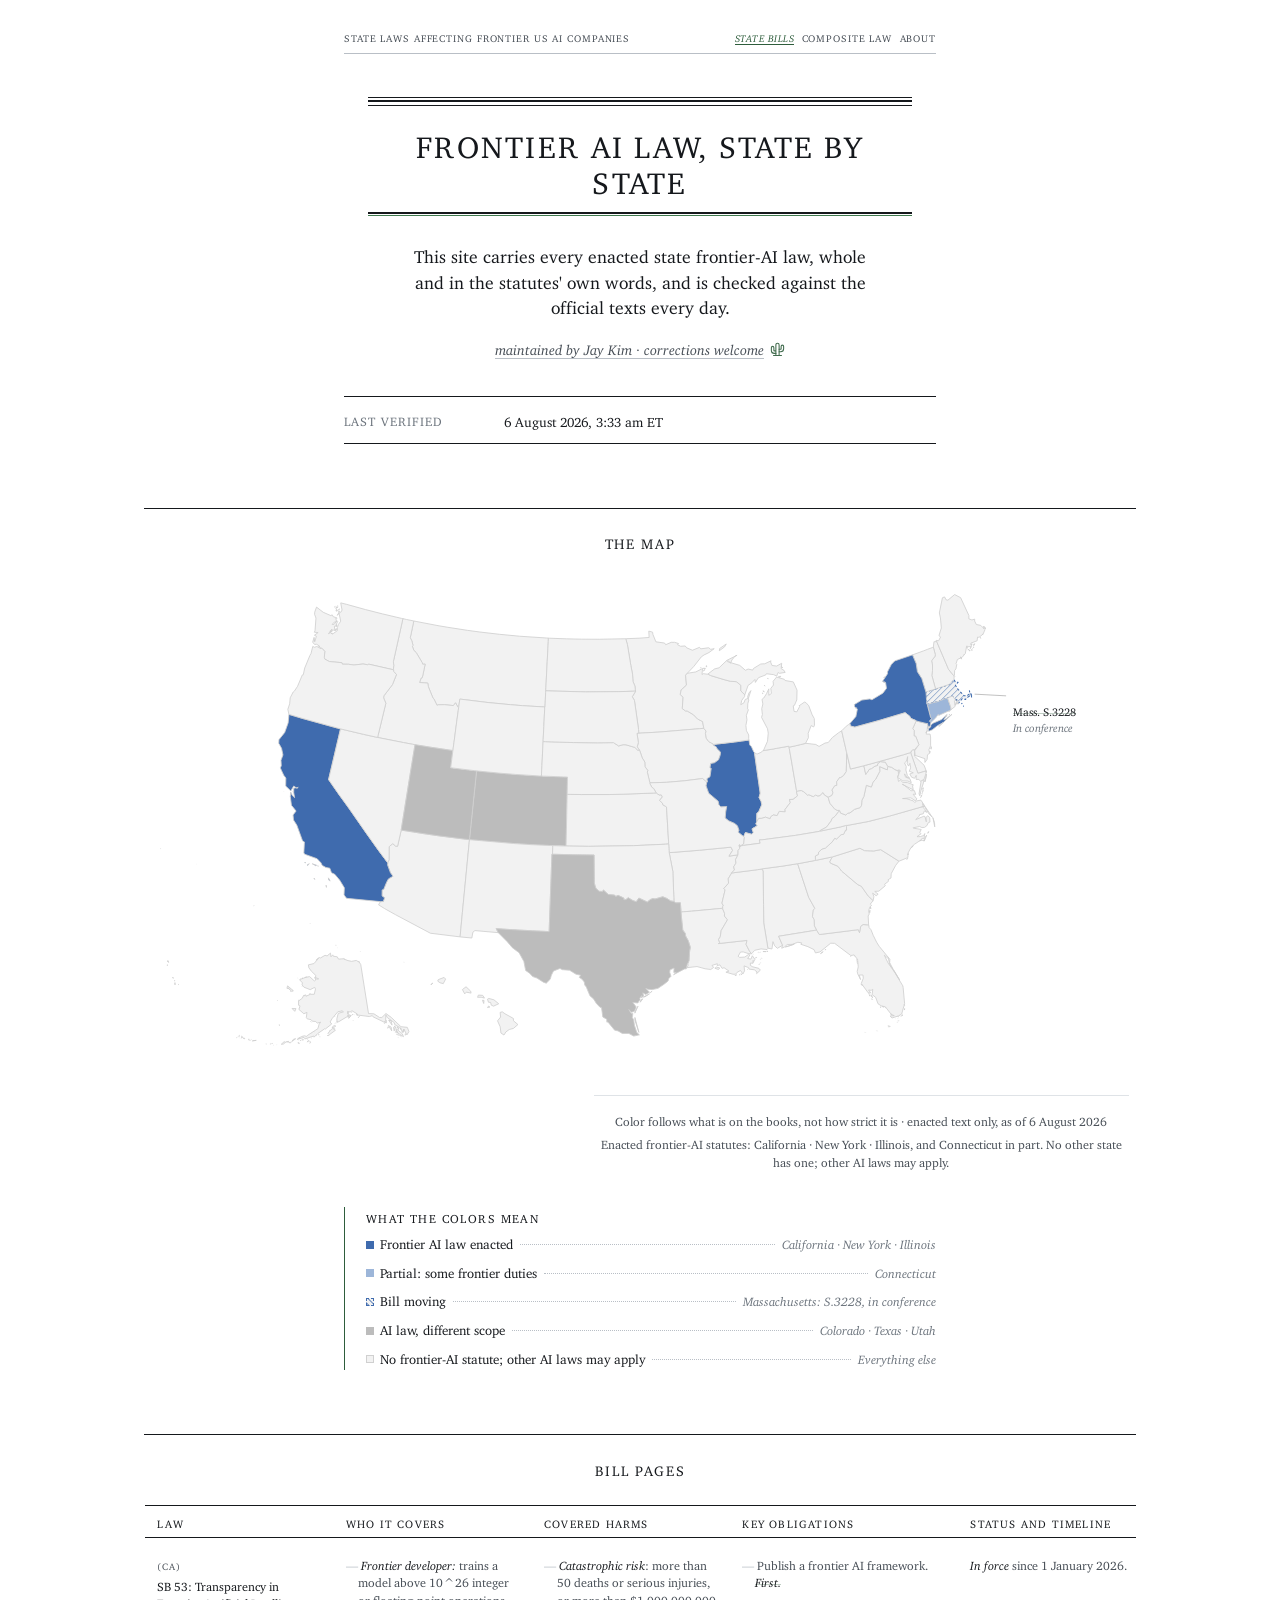
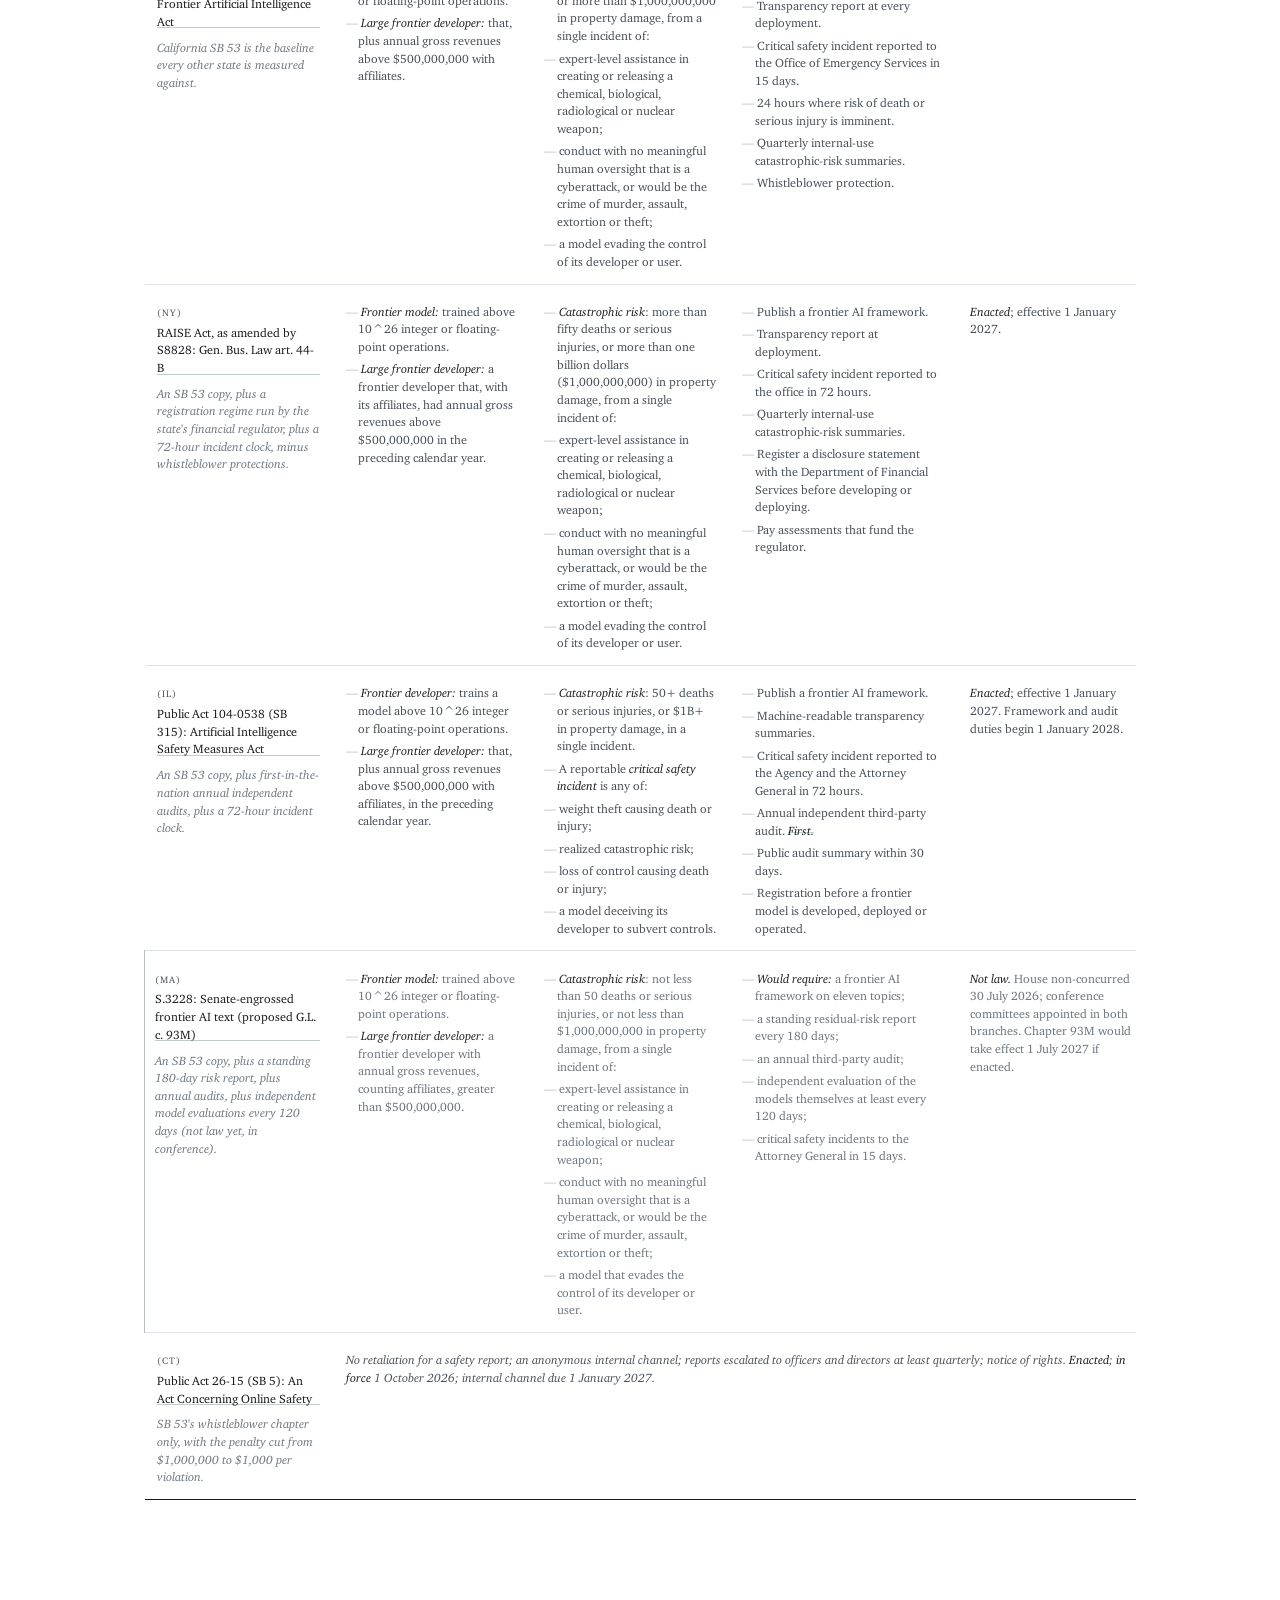
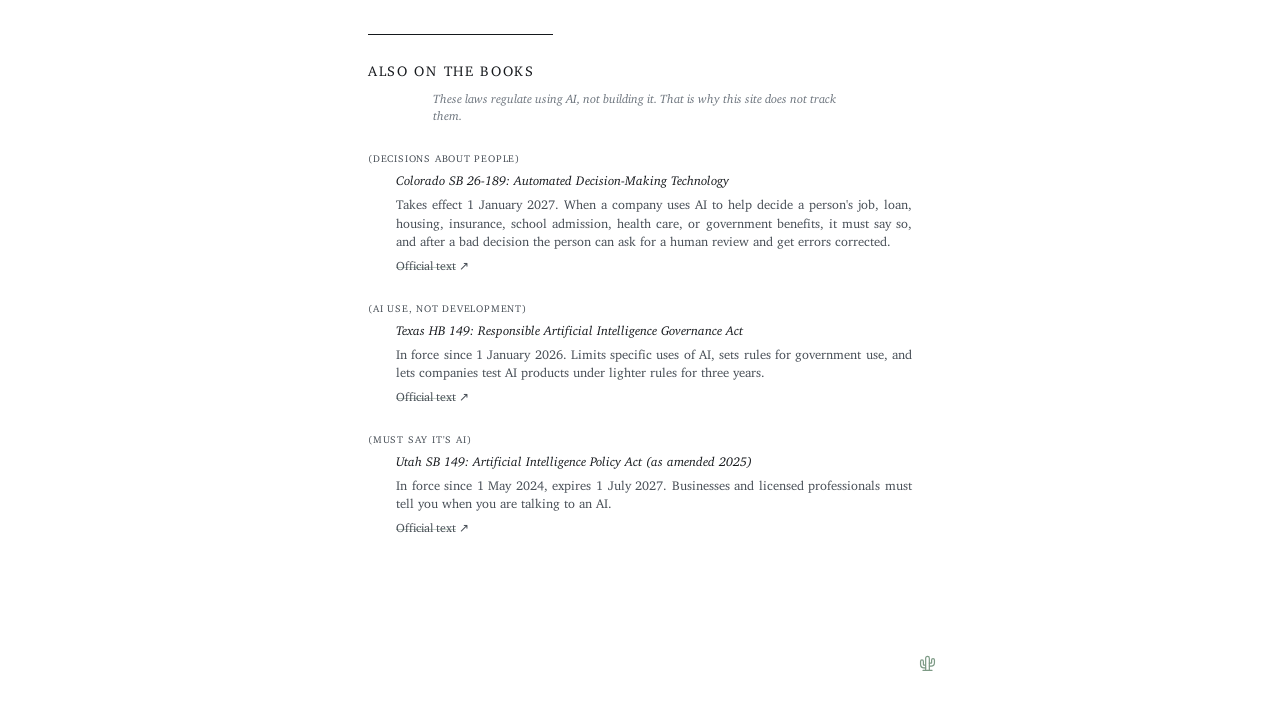
==== commit 0f2a1604: "publish: one-way sync from lawmap/v2/site/ (2026-08-06 16:15 EDT)" ====
--- a/index.html
+++ b/index.html
@@ -191,7 +191,7 @@
            the first `class="mapcap"` on the page — hence the compound class
            on the demoted line, which is a caption of a different rank. -->
       <div class="mapcap mapsub">Color follows what is on the books, not how strict it is &middot; enacted text only, as of <span data-verified-stamp>1 August 2026</span></div>
-      <div class="mapcap">Enacted frontier-AI statutes: California &middot; New York &middot; Illinois, and Connecticut in part. No other state has one; other AI laws may apply. Status as of <span data-verified-stamp>1 August 2026</span>.</div>
+      <div class="mapcap">Enacted frontier-AI statutes: California &middot; New York &middot; Illinois, and Connecticut in part. No other state has one; other AI laws may apply.</div>
       <div class="matag"><a href="states/ma.html">Mass. S.3228</a><em data-ma-status>In conference</em></div>
     </div>
   </div>
